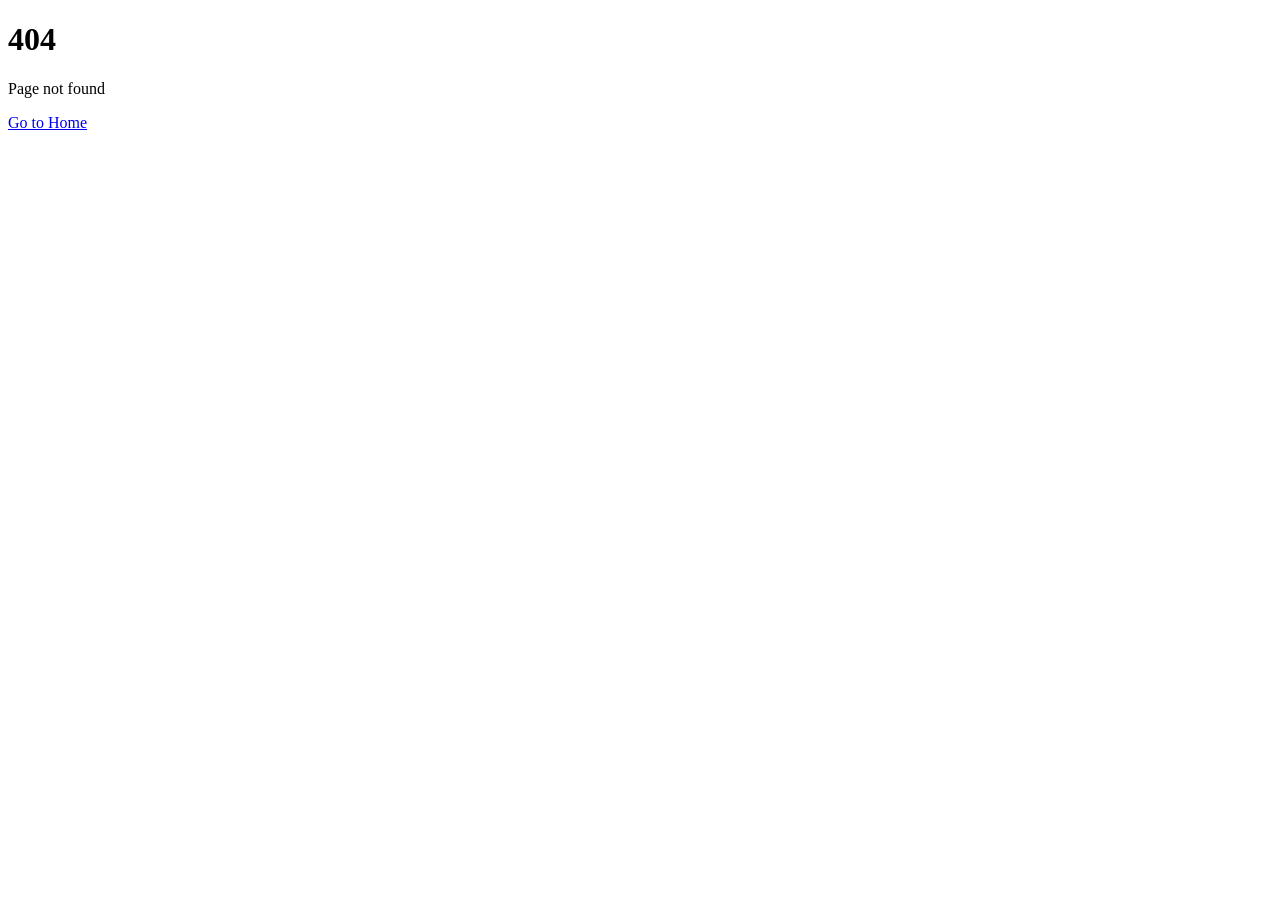
==== 404/index.html @ 05092b3a "Fix" ====
<!DOCTYPE html><html lang="en"><head><meta charSet="utf-8" data-next-head=""/><meta name="viewport" content="width=device-width" data-next-head=""/><title data-next-head="">404 - Page Not Found - PlatformNext</title><meta name="description" content="We do not collect or log user activity or browsing history" data-next-head=""/><meta property="og:type" content="website" data-next-head=""/><meta property="og:url" content="https://policy.platformnext.dev" data-next-head=""/><meta property="og:title" content="404 - Page Not Found - PlatformNext" data-next-head=""/><meta property="og:description" content="We do not collect or log user activity or browsing history" data-next-head=""/><meta property="og:image" content="https://policy.platformnext.dev/banner.png" data-next-head=""/><meta name="twitter:card" content="summary_large_image" data-next-head=""/><meta name="twitter:url" content="https://policy.platformnext.dev" data-next-head=""/><meta name="twitter:title" content="404 - Page Not Found - PlatformNext" data-next-head=""/><meta name="twitter:description" content="We do not collect or log user activity or browsing history" data-next-head=""/><meta name="twitter:image" content="https://policy.platformnext.dev/banner.png" data-next-head=""/><link rel="icon" href="/favicon.ico" data-next-head=""/><link rel="apple-touch-icon" sizes="180x180" href="/apple-touch-icon.png" data-next-head=""/><link rel="icon" type="image/png" sizes="32x32" href="/favicon-32x32.png" data-next-head=""/><link rel="icon" type="image/png" sizes="16x16" href="/favicon-16x16.png" data-next-head=""/><link rel="manifest" href="/site.webmanifest" data-next-head=""/><link rel="preload" href="/_next/static/css/c3213ff8b4beeea8.css" as="style"/><link rel="stylesheet" href="/_next/static/css/c3213ff8b4beeea8.css" data-n-g=""/><noscript data-n-css=""></noscript><script defer="" nomodule="" src="/_next/static/chunks/polyfills-42372ed130431b0a.js"></script><script src="/_next/static/chunks/webpack-a91c5b7bfa5e5954.js" defer=""></script><script src="/_next/static/chunks/framework-f75312fc4004b783.js" defer=""></script><script src="/_next/static/chunks/main-44188fb0539760d9.js" defer=""></script><script src="/_next/static/chunks/pages/_app-5213f820ed30f7d5.js" defer=""></script><script src="/_next/static/chunks/230-5443ad96548554c5.js" defer=""></script><script src="/_next/static/chunks/pages/404-1ef84c9545a01efe.js" defer=""></script><script src="/_next/static/apswfMm40MHZcwPrtYkCR/_buildManifest.js" defer=""></script><script src="/_next/static/apswfMm40MHZcwPrtYkCR/_ssgManifest.js" defer=""></script></head><body><div id="__next"><div class="min-h-screen flex flex-col items-center justify-center text-center p-4"><h1 class="text-4xl font-bold mb-4">404</h1><p class="mb-4">Page not found</p><a class="text-primary underline" href="/">Go to Home</a></div></div><script id="__NEXT_DATA__" type="application/json">{"props":{"pageProps":{}},"page":"/404","query":{},"buildId":"apswfMm40MHZcwPrtYkCR","nextExport":true,"autoExport":true,"isFallback":false,"scriptLoader":[]}</script></body></html>
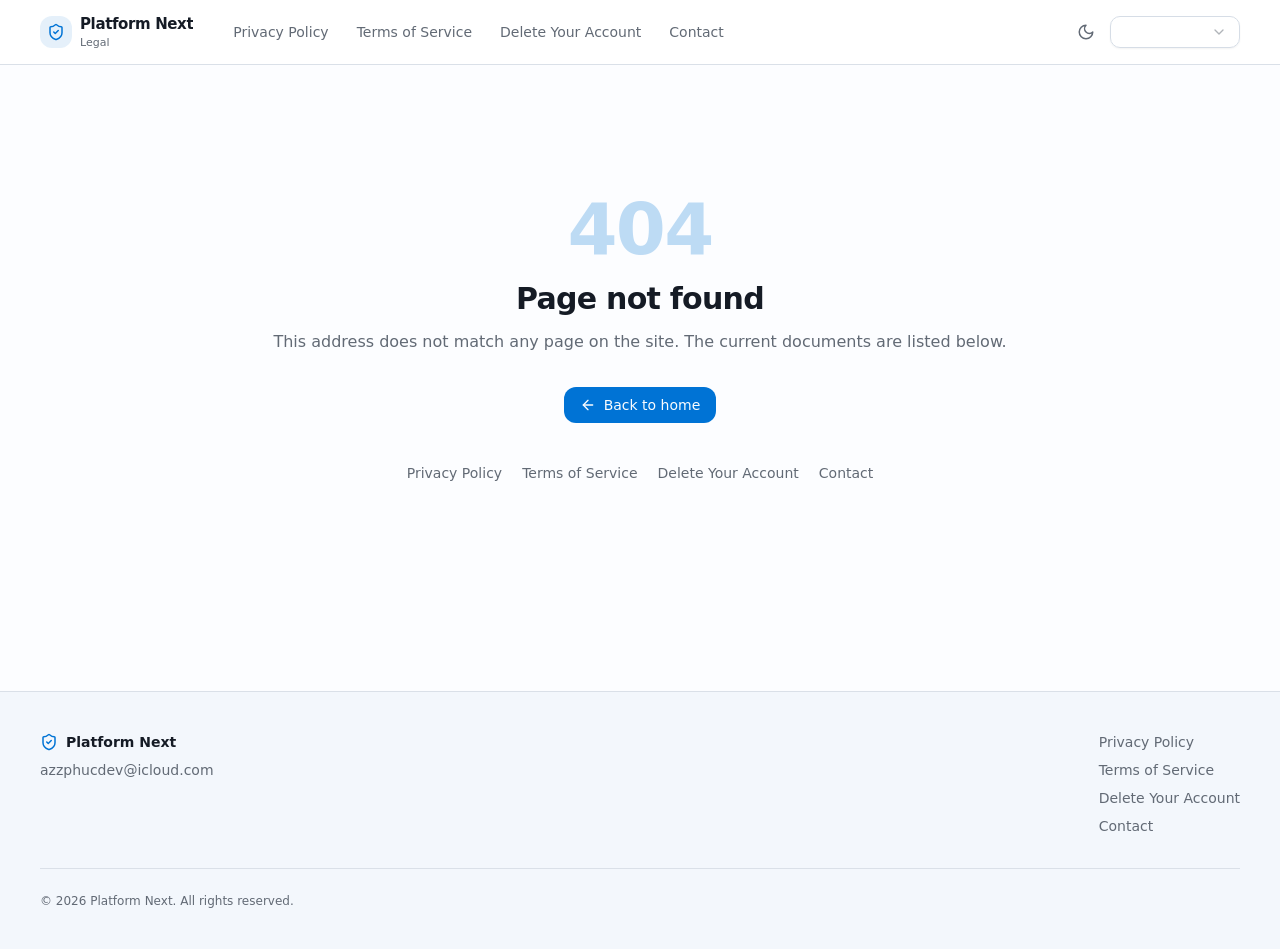
==== commit 89726948: "up to date !!" ====
--- a/404/index.html
+++ b/404/index.html
@@ -1 +1,19 @@
-<!DOCTYPE html><html lang="en"><head><meta charSet="utf-8" data-next-head=""/><meta name="viewport" content="width=device-width" data-next-head=""/><title data-next-head="">404 - Page Not Found - PlatformNext</title><meta name="description" content="We do not collect or log user activity or browsing history" data-next-head=""/><meta property="og:type" content="website" data-next-head=""/><meta property="og:url" content="https://policy.platformnext.dev" data-next-head=""/><meta property="og:title" content="404 - Page Not Found - PlatformNext" data-next-head=""/><meta property="og:description" content="We do not collect or log user activity or browsing history" data-next-head=""/><meta property="og:image" content="https://policy.platformnext.dev/banner.png" data-next-head=""/><meta name="twitter:card" content="summary_large_image" data-next-head=""/><meta name="twitter:url" content="https://policy.platformnext.dev" data-next-head=""/><meta name="twitter:title" content="404 - Page Not Found - PlatformNext" data-next-head=""/><meta name="twitter:description" content="We do not collect or log user activity or browsing history" data-next-head=""/><meta name="twitter:image" content="https://policy.platformnext.dev/banner.png" data-next-head=""/><link rel="icon" href="/favicon.ico" data-next-head=""/><link rel="apple-touch-icon" sizes="180x180" href="/apple-touch-icon.png" data-next-head=""/><link rel="icon" type="image/png" sizes="32x32" href="/favicon-32x32.png" data-next-head=""/><link rel="icon" type="image/png" sizes="16x16" href="/favicon-16x16.png" data-next-head=""/><link rel="manifest" href="/site.webmanifest" data-next-head=""/><link rel="preload" href="/_next/static/css/c3213ff8b4beeea8.css" as="style"/><link rel="stylesheet" href="/_next/static/css/c3213ff8b4beeea8.css" data-n-g=""/><noscript data-n-css=""></noscript><script defer="" nomodule="" src="/_next/static/chunks/polyfills-42372ed130431b0a.js"></script><script src="/_next/static/chunks/webpack-a91c5b7bfa5e5954.js" defer=""></script><script src="/_next/static/chunks/framework-f75312fc4004b783.js" defer=""></script><script src="/_next/static/chunks/main-44188fb0539760d9.js" defer=""></script><script src="/_next/static/chunks/pages/_app-5213f820ed30f7d5.js" defer=""></script><script src="/_next/static/chunks/230-5443ad96548554c5.js" defer=""></script><script src="/_next/static/chunks/pages/404-1ef84c9545a01efe.js" defer=""></script><script src="/_next/static/apswfMm40MHZcwPrtYkCR/_buildManifest.js" defer=""></script><script src="/_next/static/apswfMm40MHZcwPrtYkCR/_ssgManifest.js" defer=""></script></head><body><div id="__next"><div class="min-h-screen flex flex-col items-center justify-center text-center p-4"><h1 class="text-4xl font-bold mb-4">404</h1><p class="mb-4">Page not found</p><a class="text-primary underline" href="/">Go to Home</a></div></div><script id="__NEXT_DATA__" type="application/json">{"props":{"pageProps":{}},"page":"/404","query":{},"buildId":"apswfMm40MHZcwPrtYkCR","nextExport":true,"autoExport":true,"isFallback":false,"scriptLoader":[]}</script></body></html>+<!DOCTYPE html><html lang="en"><head><meta charSet="utf-8" data-next-head=""/><title data-next-head="">Page not found — Platform Next</title><meta name="description" content="Platform Next is a no-logs VPN. Read our privacy policy, terms of service, and how to delete your data." data-next-head=""/><meta name="viewport" content="width=device-width, initial-scale=1, viewport-fit=cover" data-next-head=""/><meta name="theme-color" content="#131a26" media="(prefers-color-scheme: dark)" data-next-head=""/><link rel="canonical" href="https://policy.platformnext.dev/404/" data-next-head=""/><meta property="og:type" content="website" data-next-head=""/><meta property="og:site_name" content="Platform Next" data-next-head=""/><meta property="og:locale" content="en_US" data-next-head=""/><meta property="og:url" content="https://policy.platformnext.dev/404/" data-next-head=""/><meta property="og:title" content="Page not found — Platform Next" data-next-head=""/><meta property="og:description" content="Platform Next is a no-logs VPN. Read our privacy policy, terms of service, and how to delete your data." data-next-head=""/><meta property="og:image" content="https://policy.platformnext.dev/banner.png" data-next-head=""/><meta name="twitter:card" content="summary_large_image" data-next-head=""/><meta name="twitter:url" content="https://policy.platformnext.dev/404/" data-next-head=""/><meta name="twitter:title" content="Page not found — Platform Next" data-next-head=""/><meta name="twitter:description" content="Platform Next is a no-logs VPN. Read our privacy policy, terms of service, and how to delete your data." data-next-head=""/><meta name="twitter:image" content="https://policy.platformnext.dev/banner.png" data-next-head=""/><link rel="icon" href="/favicon.ico" sizes="any" data-next-head=""/><link rel="icon" type="image/svg+xml" href="/favicon.svg" data-next-head=""/><link rel="icon" type="image/png" sizes="96x96" href="/favicon-96x96.png" data-next-head=""/><link rel="apple-touch-icon" sizes="180x180" href="/apple-touch-icon.png" data-next-head=""/><link rel="manifest" href="/site.webmanifest" data-next-head=""/><script>
+(function () {
+  try {
+    var saved = localStorage.getItem('theme');
+    if (!saved) {
+      var legacy = localStorage.getItem('isDark');
+      if (legacy !== null) {
+        saved = legacy === 'true' ? 'dark' : 'light';
+        localStorage.setItem('theme', saved);
+        localStorage.removeItem('isDark');
+      }
+    }
+    var dark = saved
+      ? saved === 'dark'
+      : window.matchMedia('(prefers-color-scheme: dark)').matches;
+    if (dark) document.documentElement.classList.add('dark');
+  } catch (e) {}
+})();
+</script><link rel="preload" href="/_next/static/css/f0acb459872755c7.css" as="style"/><link rel="stylesheet" href="/_next/static/css/f0acb459872755c7.css" data-n-g=""/><noscript data-n-css=""></noscript><script defer="" nomodule="" src="/_next/static/chunks/polyfills-42372ed130431b0a.js"></script><script src="/_next/static/chunks/webpack-a91c5b7bfa5e5954.js" defer=""></script><script src="/_next/static/chunks/framework-f75312fc4004b783.js" defer=""></script><script src="/_next/static/chunks/main-44188fb0539760d9.js" defer=""></script><script src="/_next/static/chunks/pages/_app-02854fa886b4f1ad.js" defer=""></script><script src="/_next/static/chunks/849-03a69d76caa0152a.js" defer=""></script><script src="/_next/static/chunks/787-1a59a6b9ced5d1fd.js" defer=""></script><script src="/_next/static/chunks/pages/404-22bff523fdfc90e5.js" defer=""></script><script src="/_next/static/16dq2lhiwyWnFEXvS4Be9/_buildManifest.js" defer=""></script><script src="/_next/static/16dq2lhiwyWnFEXvS4Be9/_ssgManifest.js" defer=""></script></head><body><div id="__next"><div class="flex min-h-screen flex-col"><header class="sticky top-0 z-40 border-b border-border bg-[var(--surface-nav)] backdrop-blur-md backdrop-saturate-150"><div class="shell flex h-14 items-center gap-3 sm:h-16"><div class="flex items-center gap-3 md:hidden"><button type="button" aria-label="Open menu" class="inline-flex size-9 items-center justify-center rounded-lg border border-border text-foreground transition-colors hover:bg-accent md:hidden focus-visible:outline-2 focus-visible:outline-offset-2 focus-visible:outline-ring" aria-haspopup="dialog" aria-expanded="false" aria-controls="radix-:Rb6:" data-state="closed" data-slot="sheet-trigger"><svg xmlns="http://www.w3.org/2000/svg" width="24" height="24" viewBox="0 0 24 24" fill="none" stroke="currentColor" stroke-width="2" stroke-linecap="round" stroke-linejoin="round" class="lucide lucide-menu size-[18px]" aria-hidden="true"><path d="M4 12h16"></path><path d="M4 18h16"></path><path d="M4 6h16"></path></svg></button></div><a class="group flex min-w-0 items-center gap-2 rounded-md focus-visible:outline-2 focus-visible:outline-offset-4 focus-visible:outline-ring" href="/"><span class="flex size-8 shrink-0 items-center justify-center rounded-lg bg-primary/10 text-primary"><svg xmlns="http://www.w3.org/2000/svg" width="24" height="24" viewBox="0 0 24 24" fill="none" stroke="currentColor" stroke-width="2" stroke-linecap="round" stroke-linejoin="round" class="lucide lucide-shield-check size-[18px]" aria-hidden="true"><path d="M20 13c0 5-3.5 7.5-7.66 8.95a1 1 0 0 1-.67-.01C7.5 20.5 4 18 4 13V6a1 1 0 0 1 1-1c2 0 4.5-1.2 6.24-2.72a1.17 1.17 0 0 1 1.52 0C14.51 3.81 17 5 19 5a1 1 0 0 1 1 1z"></path><path d="m9 12 2 2 4-4"></path></svg></span><span class="flex min-w-0 flex-col leading-tight"><span class="truncate text-sm font-semibold tracking-tight sm:text-[0.9375rem]">Platform Next</span><span class="truncate text-[11px] text-muted-foreground">Legal</span></span></a><nav class="ml-4 hidden items-center gap-1 md:flex"><a class="rounded-lg px-3 py-1.5 text-sm font-medium transition-colors text-muted-foreground hover:bg-accent/50 hover:text-foreground" href="/privacy/">Privacy Policy</a><a class="rounded-lg px-3 py-1.5 text-sm font-medium transition-colors text-muted-foreground hover:bg-accent/50 hover:text-foreground" href="/terms/">Terms of Service</a><a class="rounded-lg px-3 py-1.5 text-sm font-medium transition-colors text-muted-foreground hover:bg-accent/50 hover:text-foreground" href="/data-deletion/">Delete Your Account</a><a class="rounded-lg px-3 py-1.5 text-sm font-medium transition-colors text-muted-foreground hover:bg-accent/50 hover:text-foreground" href="/contact/">Contact</a></nav><div class="ml-auto flex items-center gap-1.5"><button type="button" aria-label="Toggle theme" title="Toggle theme" class="inline-flex size-9 items-center justify-center rounded-full text-muted-foreground transition-colors hover:bg-accent hover:text-accent-foreground focus-visible:outline-2 focus-visible:outline-offset-2 focus-visible:outline-ring"><svg xmlns="http://www.w3.org/2000/svg" width="24" height="24" viewBox="0 0 24 24" fill="none" stroke="currentColor" stroke-width="2" stroke-linecap="round" stroke-linejoin="round" class="lucide lucide-moon size-[18px]" aria-hidden="true"><path d="M12 3a6 6 0 0 0 9 9 9 9 0 1 1-9-9Z"></path></svg></button><button type="button" role="combobox" aria-controls="radix-:R536:" aria-expanded="false" aria-autocomplete="none" dir="ltr" data-state="closed" data-slot="select-trigger" data-size="sm" class="border-input data-[placeholder]:text-muted-foreground [&amp;_svg:not([class*=&#x27;text-&#x27;])]:text-muted-foreground focus-visible:border-ring focus-visible:ring-ring/50 aria-invalid:ring-destructive/20 dark:aria-invalid:ring-destructive/40 aria-invalid:border-destructive dark:bg-input/30 dark:hover:bg-input/50 items-center justify-between gap-2 rounded-md border px-3 py-2 text-sm whitespace-nowrap shadow-xs transition-[color,box-shadow] outline-none focus-visible:ring-[3px] disabled:cursor-not-allowed disabled:opacity-50 data-[size=default]:h-9 data-[size=sm]:h-8 *:data-[slot=select-value]:line-clamp-1 *:data-[slot=select-value]:flex *:data-[slot=select-value]:items-center *:data-[slot=select-value]:gap-2 [&amp;_svg]:pointer-events-none [&amp;_svg]:shrink-0 [&amp;_svg:not([class*=&#x27;size-&#x27;])]:size-4 w-[130px] bg-transparent hidden md:flex" aria-label="Language"><span data-slot="select-value" style="pointer-events:none"></span><svg xmlns="http://www.w3.org/2000/svg" width="24" height="24" viewBox="0 0 24 24" fill="none" stroke="currentColor" stroke-width="2" stroke-linecap="round" stroke-linejoin="round" class="lucide lucide-chevron-down size-4 opacity-50" aria-hidden="true"><path d="m6 9 6 6 6-6"></path></svg></button><select aria-hidden="true" tabindex="-1" style="position:absolute;border:0;width:1px;height:1px;padding:0;margin:-1px;overflow:hidden;clip:rect(0, 0, 0, 0);white-space:nowrap;word-wrap:normal"></select></div></div></header><main class="flex-1"><div class="shell flex flex-col items-center py-24 text-center sm:py-32"><p class="text-6xl font-semibold tracking-tight text-primary/25 sm:text-7xl">404</p><h1 class="mt-4 text-2xl font-semibold tracking-tight text-balance sm:text-3xl">Page not found</h1><p class="mt-3 text-base leading-relaxed text-muted-foreground">This address does not match any page on the site. The current documents are listed below.</p><a class="mt-8 inline-flex items-center gap-2 rounded-lg bg-primary px-4 py-2 text-sm font-medium text-primary-foreground transition-opacity hover:opacity-90 focus-visible:outline-2 focus-visible:outline-offset-2 focus-visible:outline-ring" href="/"><svg xmlns="http://www.w3.org/2000/svg" width="24" height="24" viewBox="0 0 24 24" fill="none" stroke="currentColor" stroke-width="2" stroke-linecap="round" stroke-linejoin="round" class="lucide lucide-arrow-left size-4" aria-hidden="true"><path d="m12 19-7-7 7-7"></path><path d="M19 12H5"></path></svg>Back to home</a><div class="mt-10 flex flex-wrap justify-center gap-x-5 gap-y-2"><a class="text-sm text-muted-foreground underline-offset-4 transition-colors hover:text-primary hover:underline" href="/privacy/">Privacy Policy</a><a class="text-sm text-muted-foreground underline-offset-4 transition-colors hover:text-primary hover:underline" href="/terms/">Terms of Service</a><a class="text-sm text-muted-foreground underline-offset-4 transition-colors hover:text-primary hover:underline" href="/data-deletion/">Delete Your Account</a><a class="text-sm text-muted-foreground underline-offset-4 transition-colors hover:text-primary hover:underline" href="/contact/">Contact</a></div></div></main><footer class="mt-20 border-t border-border bg-[var(--surface-subtle)]"><div class="shell py-10"><div class="flex flex-col gap-8 sm:flex-row sm:items-start sm:justify-between"><div class="max-w-xs"><div class="flex items-center gap-2"><svg xmlns="http://www.w3.org/2000/svg" width="24" height="24" viewBox="0 0 24 24" fill="none" stroke="currentColor" stroke-width="2" stroke-linecap="round" stroke-linejoin="round" class="lucide lucide-shield-check size-[18px] text-primary" aria-hidden="true"><path d="M20 13c0 5-3.5 7.5-7.66 8.95a1 1 0 0 1-.67-.01C7.5 20.5 4 18 4 13V6a1 1 0 0 1 1-1c2 0 4.5-1.2 6.24-2.72a1.17 1.17 0 0 1 1.52 0C14.51 3.81 17 5 19 5a1 1 0 0 1 1 1z"></path><path d="m9 12 2 2 4-4"></path></svg><span class="text-sm font-semibold">Platform Next</span></div><a href="mailto:azzphucdev@icloud.com" class="mt-2 inline-block break-words text-sm text-muted-foreground underline-offset-4 transition-colors hover:text-foreground hover:underline">azzphucdev@icloud.com</a></div><nav class="grid grid-cols-2 gap-x-8 gap-y-2 sm:flex sm:flex-col sm:gap-2"><a class="text-sm text-muted-foreground transition-colors hover:text-foreground" href="/privacy/">Privacy Policy</a><a class="text-sm text-muted-foreground transition-colors hover:text-foreground" href="/terms/">Terms of Service</a><a class="text-sm text-muted-foreground transition-colors hover:text-foreground" href="/data-deletion/">Delete Your Account</a><a class="text-sm text-muted-foreground transition-colors hover:text-foreground" href="/contact/">Contact</a></nav></div><p class="mt-8 border-t border-border pt-6 text-xs text-muted-foreground">© <!-- -->2026<!-- --> <!-- -->Platform Next<!-- -->. <!-- -->All rights reserved.</p></div></footer></div></div><script id="__NEXT_DATA__" type="application/json">{"props":{"pageProps":{}},"page":"/404","query":{},"buildId":"16dq2lhiwyWnFEXvS4Be9","nextExport":true,"autoExport":true,"isFallback":false,"scriptLoader":[]}</script></body></html>
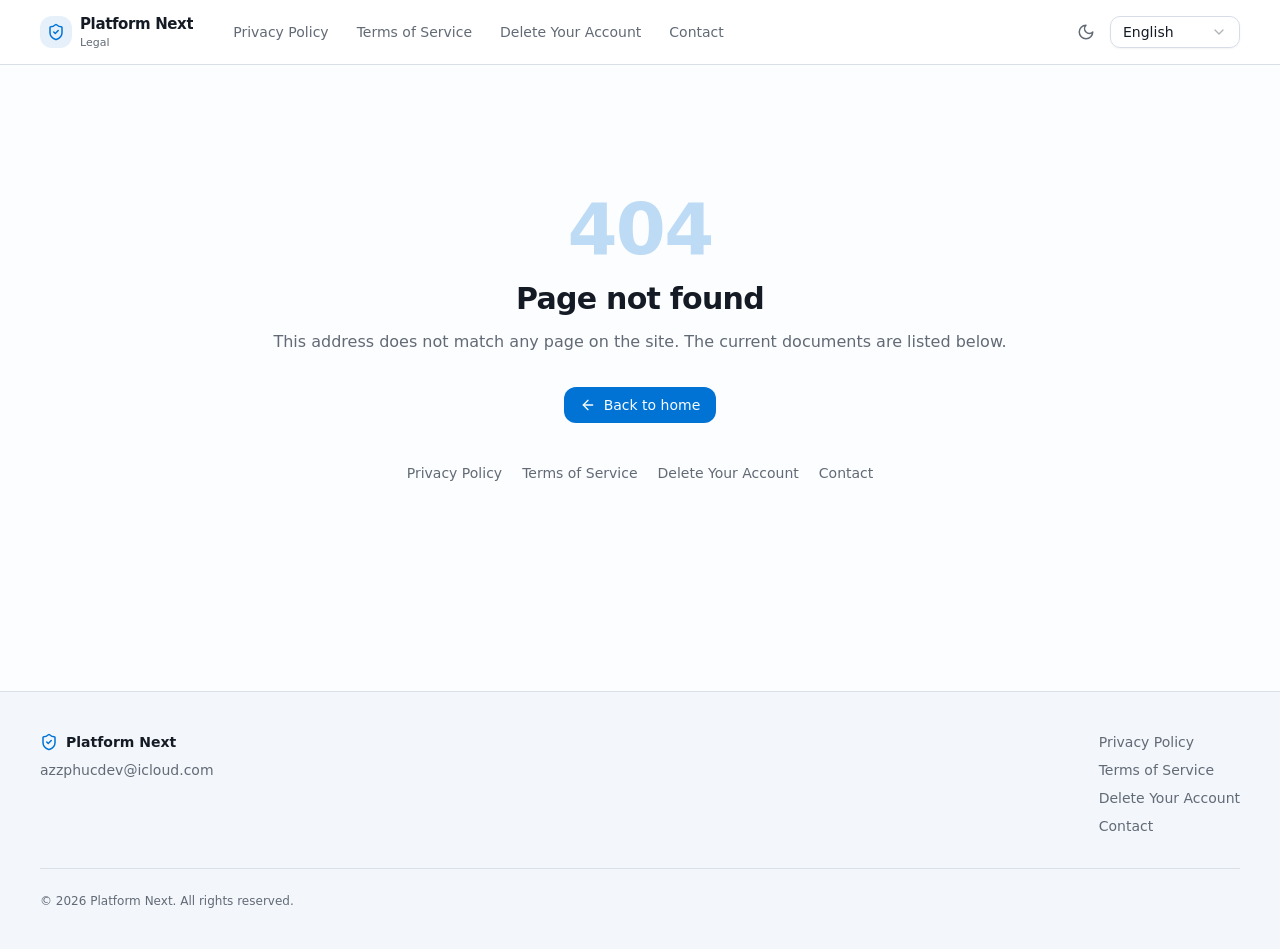
==== commit 5a3c55bd: "Update UI/UX" ====
--- a/404/index.html
+++ b/404/index.html
@@ -16,4 +16,13 @@
     if (dark) document.documentElement.classList.add('dark');
   } catch (e) {}
 })();
-</script><link rel="preload" href="/_next/static/css/f0acb459872755c7.css" as="style"/><link rel="stylesheet" href="/_next/static/css/f0acb459872755c7.css" data-n-g=""/><noscript data-n-css=""></noscript><script defer="" nomodule="" src="/_next/static/chunks/polyfills-42372ed130431b0a.js"></script><script src="/_next/static/chunks/webpack-a91c5b7bfa5e5954.js" defer=""></script><script src="/_next/static/chunks/framework-f75312fc4004b783.js" defer=""></script><script src="/_next/static/chunks/main-44188fb0539760d9.js" defer=""></script><script src="/_next/static/chunks/pages/_app-02854fa886b4f1ad.js" defer=""></script><script src="/_next/static/chunks/849-03a69d76caa0152a.js" defer=""></script><script src="/_next/static/chunks/787-1a59a6b9ced5d1fd.js" defer=""></script><script src="/_next/static/chunks/pages/404-22bff523fdfc90e5.js" defer=""></script><script src="/_next/static/16dq2lhiwyWnFEXvS4Be9/_buildManifest.js" defer=""></script><script src="/_next/static/16dq2lhiwyWnFEXvS4Be9/_ssgManifest.js" defer=""></script></head><body><div id="__next"><div class="flex min-h-screen flex-col"><header class="sticky top-0 z-40 border-b border-border bg-[var(--surface-nav)] backdrop-blur-md backdrop-saturate-150"><div class="shell flex h-14 items-center gap-3 sm:h-16"><div class="flex items-center gap-3 md:hidden"><button type="button" aria-label="Open menu" class="inline-flex size-9 items-center justify-center rounded-lg border border-border text-foreground transition-colors hover:bg-accent md:hidden focus-visible:outline-2 focus-visible:outline-offset-2 focus-visible:outline-ring" aria-haspopup="dialog" aria-expanded="false" aria-controls="radix-:Rb6:" data-state="closed" data-slot="sheet-trigger"><svg xmlns="http://www.w3.org/2000/svg" width="24" height="24" viewBox="0 0 24 24" fill="none" stroke="currentColor" stroke-width="2" stroke-linecap="round" stroke-linejoin="round" class="lucide lucide-menu size-[18px]" aria-hidden="true"><path d="M4 12h16"></path><path d="M4 18h16"></path><path d="M4 6h16"></path></svg></button></div><a class="group flex min-w-0 items-center gap-2 rounded-md focus-visible:outline-2 focus-visible:outline-offset-4 focus-visible:outline-ring" href="/"><span class="flex size-8 shrink-0 items-center justify-center rounded-lg bg-primary/10 text-primary"><svg xmlns="http://www.w3.org/2000/svg" width="24" height="24" viewBox="0 0 24 24" fill="none" stroke="currentColor" stroke-width="2" stroke-linecap="round" stroke-linejoin="round" class="lucide lucide-shield-check size-[18px]" aria-hidden="true"><path d="M20 13c0 5-3.5 7.5-7.66 8.95a1 1 0 0 1-.67-.01C7.5 20.5 4 18 4 13V6a1 1 0 0 1 1-1c2 0 4.5-1.2 6.24-2.72a1.17 1.17 0 0 1 1.52 0C14.51 3.81 17 5 19 5a1 1 0 0 1 1 1z"></path><path d="m9 12 2 2 4-4"></path></svg></span><span class="flex min-w-0 flex-col leading-tight"><span class="truncate text-sm font-semibold tracking-tight sm:text-[0.9375rem]">Platform Next</span><span class="truncate text-[11px] text-muted-foreground">Legal</span></span></a><nav class="ml-4 hidden items-center gap-1 md:flex"><a class="rounded-lg px-3 py-1.5 text-sm font-medium transition-colors text-muted-foreground hover:bg-accent/50 hover:text-foreground" href="/privacy/">Privacy Policy</a><a class="rounded-lg px-3 py-1.5 text-sm font-medium transition-colors text-muted-foreground hover:bg-accent/50 hover:text-foreground" href="/terms/">Terms of Service</a><a class="rounded-lg px-3 py-1.5 text-sm font-medium transition-colors text-muted-foreground hover:bg-accent/50 hover:text-foreground" href="/data-deletion/">Delete Your Account</a><a class="rounded-lg px-3 py-1.5 text-sm font-medium transition-colors text-muted-foreground hover:bg-accent/50 hover:text-foreground" href="/contact/">Contact</a></nav><div class="ml-auto flex items-center gap-1.5"><button type="button" aria-label="Toggle theme" title="Toggle theme" class="inline-flex size-9 items-center justify-center rounded-full text-muted-foreground transition-colors hover:bg-accent hover:text-accent-foreground focus-visible:outline-2 focus-visible:outline-offset-2 focus-visible:outline-ring"><svg xmlns="http://www.w3.org/2000/svg" width="24" height="24" viewBox="0 0 24 24" fill="none" stroke="currentColor" stroke-width="2" stroke-linecap="round" stroke-linejoin="round" class="lucide lucide-moon size-[18px]" aria-hidden="true"><path d="M12 3a6 6 0 0 0 9 9 9 9 0 1 1-9-9Z"></path></svg></button><button type="button" role="combobox" aria-controls="radix-:R536:" aria-expanded="false" aria-autocomplete="none" dir="ltr" data-state="closed" data-slot="select-trigger" data-size="sm" class="border-input data-[placeholder]:text-muted-foreground [&amp;_svg:not([class*=&#x27;text-&#x27;])]:text-muted-foreground focus-visible:border-ring focus-visible:ring-ring/50 aria-invalid:ring-destructive/20 dark:aria-invalid:ring-destructive/40 aria-invalid:border-destructive dark:bg-input/30 dark:hover:bg-input/50 items-center justify-between gap-2 rounded-md border px-3 py-2 text-sm whitespace-nowrap shadow-xs transition-[color,box-shadow] outline-none focus-visible:ring-[3px] disabled:cursor-not-allowed disabled:opacity-50 data-[size=default]:h-9 data-[size=sm]:h-8 *:data-[slot=select-value]:line-clamp-1 *:data-[slot=select-value]:flex *:data-[slot=select-value]:items-center *:data-[slot=select-value]:gap-2 [&amp;_svg]:pointer-events-none [&amp;_svg]:shrink-0 [&amp;_svg:not([class*=&#x27;size-&#x27;])]:size-4 w-[130px] bg-transparent hidden md:flex" aria-label="Language"><span data-slot="select-value" style="pointer-events:none"></span><svg xmlns="http://www.w3.org/2000/svg" width="24" height="24" viewBox="0 0 24 24" fill="none" stroke="currentColor" stroke-width="2" stroke-linecap="round" stroke-linejoin="round" class="lucide lucide-chevron-down size-4 opacity-50" aria-hidden="true"><path d="m6 9 6 6 6-6"></path></svg></button><select aria-hidden="true" tabindex="-1" style="position:absolute;border:0;width:1px;height:1px;padding:0;margin:-1px;overflow:hidden;clip:rect(0, 0, 0, 0);white-space:nowrap;word-wrap:normal"></select></div></div></header><main class="flex-1"><div class="shell flex flex-col items-center py-24 text-center sm:py-32"><p class="text-6xl font-semibold tracking-tight text-primary/25 sm:text-7xl">404</p><h1 class="mt-4 text-2xl font-semibold tracking-tight text-balance sm:text-3xl">Page not found</h1><p class="mt-3 text-base leading-relaxed text-muted-foreground">This address does not match any page on the site. The current documents are listed below.</p><a class="mt-8 inline-flex items-center gap-2 rounded-lg bg-primary px-4 py-2 text-sm font-medium text-primary-foreground transition-opacity hover:opacity-90 focus-visible:outline-2 focus-visible:outline-offset-2 focus-visible:outline-ring" href="/"><svg xmlns="http://www.w3.org/2000/svg" width="24" height="24" viewBox="0 0 24 24" fill="none" stroke="currentColor" stroke-width="2" stroke-linecap="round" stroke-linejoin="round" class="lucide lucide-arrow-left size-4" aria-hidden="true"><path d="m12 19-7-7 7-7"></path><path d="M19 12H5"></path></svg>Back to home</a><div class="mt-10 flex flex-wrap justify-center gap-x-5 gap-y-2"><a class="text-sm text-muted-foreground underline-offset-4 transition-colors hover:text-primary hover:underline" href="/privacy/">Privacy Policy</a><a class="text-sm text-muted-foreground underline-offset-4 transition-colors hover:text-primary hover:underline" href="/terms/">Terms of Service</a><a class="text-sm text-muted-foreground underline-offset-4 transition-colors hover:text-primary hover:underline" href="/data-deletion/">Delete Your Account</a><a class="text-sm text-muted-foreground underline-offset-4 transition-colors hover:text-primary hover:underline" href="/contact/">Contact</a></div></div></main><footer class="mt-20 border-t border-border bg-[var(--surface-subtle)]"><div class="shell py-10"><div class="flex flex-col gap-8 sm:flex-row sm:items-start sm:justify-between"><div class="max-w-xs"><div class="flex items-center gap-2"><svg xmlns="http://www.w3.org/2000/svg" width="24" height="24" viewBox="0 0 24 24" fill="none" stroke="currentColor" stroke-width="2" stroke-linecap="round" stroke-linejoin="round" class="lucide lucide-shield-check size-[18px] text-primary" aria-hidden="true"><path d="M20 13c0 5-3.5 7.5-7.66 8.95a1 1 0 0 1-.67-.01C7.5 20.5 4 18 4 13V6a1 1 0 0 1 1-1c2 0 4.5-1.2 6.24-2.72a1.17 1.17 0 0 1 1.52 0C14.51 3.81 17 5 19 5a1 1 0 0 1 1 1z"></path><path d="m9 12 2 2 4-4"></path></svg><span class="text-sm font-semibold">Platform Next</span></div><a href="mailto:azzphucdev@icloud.com" class="mt-2 inline-block break-words text-sm text-muted-foreground underline-offset-4 transition-colors hover:text-foreground hover:underline">azzphucdev@icloud.com</a></div><nav class="grid grid-cols-2 gap-x-8 gap-y-2 sm:flex sm:flex-col sm:gap-2"><a class="text-sm text-muted-foreground transition-colors hover:text-foreground" href="/privacy/">Privacy Policy</a><a class="text-sm text-muted-foreground transition-colors hover:text-foreground" href="/terms/">Terms of Service</a><a class="text-sm text-muted-foreground transition-colors hover:text-foreground" href="/data-deletion/">Delete Your Account</a><a class="text-sm text-muted-foreground transition-colors hover:text-foreground" href="/contact/">Contact</a></nav></div><p class="mt-8 border-t border-border pt-6 text-xs text-muted-foreground">© <!-- -->2026<!-- --> <!-- -->Platform Next<!-- -->. <!-- -->All rights reserved.</p></div></footer></div></div><script id="__NEXT_DATA__" type="application/json">{"props":{"pageProps":{}},"page":"/404","query":{},"buildId":"16dq2lhiwyWnFEXvS4Be9","nextExport":true,"autoExport":true,"isFallback":false,"scriptLoader":[]}</script></body></html>+</script><link rel="preload" href="/_next/static/chunks/045kt2zn32xn7.css" as="style"/><link rel="stylesheet" href="/_next/static/chunks/045kt2zn32xn7.css" data-n-g=""/><noscript data-n-css=""></noscript><script>(globalThis["TURBOPACK"] || (globalThis["TURBOPACK"] = [])).push({"otherChunks":["static/chunks/3e2t529094yvd.js","static/chunks/2bwe1z0vjw5zq.js","static/chunks/2zd5srkdn73gh.js","static/chunks/045kt2zn32xn7.css"],"runtimeModuleIds":[10783,68146]});
+(globalThis["TURBOPACK"] || (globalThis["TURBOPACK"] = [])).push({"otherChunks":["static/chunks/0mbk0rlzsaizj.js","static/chunks/1fs2xgphdcvpr.js"],"runtimeModuleIds":[10783,58458]});</script><script src="/_next/static/chunks/3e2t529094yvd.js" defer=""></script><script src="/_next/static/chunks/2bwe1z0vjw5zq.js" defer=""></script><script src="/_next/static/chunks/2zd5srkdn73gh.js" defer=""></script><script src="/_next/static/chunks/turbopack-2c3mg3r-05n1w.js" defer=""></script><script src="/_next/static/chunks/0mbk0rlzsaizj.js" defer=""></script><script src="/_next/static/chunks/1fs2xgphdcvpr.js" defer=""></script><script src="/_next/static/YeuS97eV5cu_zSGPgkZ_Y/_buildManifest.js" defer=""></script><script src="/_next/static/YeuS97eV5cu_zSGPgkZ_Y/_ssgManifest.js" defer=""></script><script src="/_next/static/YeuS97eV5cu_zSGPgkZ_Y/_clientMiddlewareManifest.js" defer=""></script></head><body><div id="__next"><div class="flex min-h-screen flex-col"><header class="sticky top-0 z-40 border-b border-border bg-[var(--surface-nav)] backdrop-blur-md backdrop-saturate-150"><div class="shell flex h-14 items-center gap-3 sm:h-16"><div class="flex items-center gap-3 md:hidden"><button type="button" aria-label="Open menu" class="inline-flex size-9 items-center justify-center rounded-lg border border-border
+                     text-foreground transition-colors hover:bg-accent md:hidden
+                     focus-visible:outline-2 focus-visible:outline-offset-2 focus-visible:outline-ring" aria-haspopup="dialog" aria-expanded="false" aria-controls="radix-:Rb6:" data-state="closed" data-slot="sheet-trigger"><svg xmlns="http://www.w3.org/2000/svg" width="24" height="24" viewBox="0 0 24 24" fill="none" stroke="currentColor" stroke-width="2" stroke-linecap="round" stroke-linejoin="round" class="lucide lucide-menu size-[18px]" aria-hidden="true"><path d="M4 12h16"></path><path d="M4 18h16"></path><path d="M4 6h16"></path></svg></button></div><a class="group flex min-w-0 items-center gap-2 rounded-md
+                     focus-visible:outline-2 focus-visible:outline-offset-4 focus-visible:outline-ring" href="/"><span class="flex size-8 shrink-0 items-center justify-center rounded-lg bg-primary/10 text-primary"><svg xmlns="http://www.w3.org/2000/svg" width="24" height="24" viewBox="0 0 24 24" fill="none" stroke="currentColor" stroke-width="2" stroke-linecap="round" stroke-linejoin="round" class="lucide lucide-shield-check size-[18px]" aria-hidden="true"><path d="M20 13c0 5-3.5 7.5-7.66 8.95a1 1 0 0 1-.67-.01C7.5 20.5 4 18 4 13V6a1 1 0 0 1 1-1c2 0 4.5-1.2 6.24-2.72a1.17 1.17 0 0 1 1.52 0C14.51 3.81 17 5 19 5a1 1 0 0 1 1 1z"></path><path d="m9 12 2 2 4-4"></path></svg></span><span class="flex min-w-0 flex-col leading-tight"><span class="truncate text-sm font-semibold tracking-tight sm:text-[0.9375rem]">Platform Next</span><span class="truncate text-[11px] text-muted-foreground">Legal</span></span></a><nav class="ml-4 hidden items-center gap-1 md:flex"><a class="rounded-lg px-3 py-1.5 text-sm font-medium transition-colors text-muted-foreground hover:bg-accent/50 hover:text-foreground" href="/privacy/">Privacy Policy</a><a class="rounded-lg px-3 py-1.5 text-sm font-medium transition-colors text-muted-foreground hover:bg-accent/50 hover:text-foreground" href="/terms/">Terms of Service</a><a class="rounded-lg px-3 py-1.5 text-sm font-medium transition-colors text-muted-foreground hover:bg-accent/50 hover:text-foreground" href="/data-deletion/">Delete Your Account</a><a class="rounded-lg px-3 py-1.5 text-sm font-medium transition-colors text-muted-foreground hover:bg-accent/50 hover:text-foreground" href="/contact/">Contact</a></nav><div class="ml-auto flex items-center gap-1.5"><button type="button" aria-label="Toggle theme" title="Toggle theme" class="inline-flex size-9 items-center justify-center rounded-full text-muted-foreground
+                 transition-colors hover:bg-accent hover:text-accent-foreground
+                 focus-visible:outline-2 focus-visible:outline-offset-2 focus-visible:outline-ring"><svg xmlns="http://www.w3.org/2000/svg" width="24" height="24" viewBox="0 0 24 24" fill="none" stroke="currentColor" stroke-width="2" stroke-linecap="round" stroke-linejoin="round" class="lucide lucide-moon size-[18px]" aria-hidden="true"><path d="M12 3a6 6 0 0 0 9 9 9 9 0 1 1-9-9Z"></path></svg></button><button type="button" role="combobox" aria-controls="radix-:R536:" aria-expanded="false" aria-autocomplete="none" dir="ltr" data-state="closed" data-slot="select-trigger" data-size="sm" class="border-input data-[placeholder]:text-muted-foreground [&amp;_svg:not([class*=&#x27;text-&#x27;])]:text-muted-foreground focus-visible:border-ring focus-visible:ring-ring/50 aria-invalid:ring-destructive/20 dark:aria-invalid:ring-destructive/40 aria-invalid:border-destructive dark:bg-input/30 dark:hover:bg-input/50 items-center justify-between gap-2 rounded-md border px-3 py-2 text-sm whitespace-nowrap shadow-xs transition-[color,box-shadow] outline-none focus-visible:ring-[3px] disabled:cursor-not-allowed disabled:opacity-50 data-[size=default]:h-9 data-[size=sm]:h-8 *:data-[slot=select-value]:line-clamp-1 *:data-[slot=select-value]:flex *:data-[slot=select-value]:items-center *:data-[slot=select-value]:gap-2 [&amp;_svg]:pointer-events-none [&amp;_svg]:shrink-0 [&amp;_svg:not([class*=&#x27;size-&#x27;])]:size-4 w-[130px] bg-transparent hidden md:flex" aria-label="Language"><span data-slot="select-value" style="pointer-events:none"></span><svg xmlns="http://www.w3.org/2000/svg" width="24" height="24" viewBox="0 0 24 24" fill="none" stroke="currentColor" stroke-width="2" stroke-linecap="round" stroke-linejoin="round" class="lucide lucide-chevron-down size-4 opacity-50" aria-hidden="true"><path d="m6 9 6 6 6-6"></path></svg></button><select aria-hidden="true" tabindex="-1" style="position:absolute;border:0;width:1px;height:1px;padding:0;margin:-1px;overflow:hidden;clip:rect(0, 0, 0, 0);white-space:nowrap;word-wrap:normal"></select></div></div></header><main class="flex-1"><div class="shell flex flex-col items-center py-24 text-center sm:py-32"><p class="text-6xl font-semibold tracking-tight text-primary/25 sm:text-7xl">404</p><h1 class="mt-4 text-2xl font-semibold tracking-tight text-balance sm:text-3xl">Page not found</h1><p class="mt-3 text-base leading-relaxed text-muted-foreground">This address does not match any page on the site. The current documents are listed below.</p><a class="mt-8 inline-flex items-center gap-2 rounded-lg bg-primary px-4 py-2 text-sm
+                     font-medium text-primary-foreground transition-opacity hover:opacity-90
+                     focus-visible:outline-2 focus-visible:outline-offset-2 focus-visible:outline-ring" href="/"><svg xmlns="http://www.w3.org/2000/svg" width="24" height="24" viewBox="0 0 24 24" fill="none" stroke="currentColor" stroke-width="2" stroke-linecap="round" stroke-linejoin="round" class="lucide lucide-arrow-left size-4" aria-hidden="true"><path d="m12 19-7-7 7-7"></path><path d="M19 12H5"></path></svg>Back to home</a><div class="mt-10 flex flex-wrap justify-center gap-x-5 gap-y-2"><a class="text-sm text-muted-foreground underline-offset-4 transition-colors hover:text-primary hover:underline" href="/privacy/">Privacy Policy</a><a class="text-sm text-muted-foreground underline-offset-4 transition-colors hover:text-primary hover:underline" href="/terms/">Terms of Service</a><a class="text-sm text-muted-foreground underline-offset-4 transition-colors hover:text-primary hover:underline" href="/data-deletion/">Delete Your Account</a><a class="text-sm text-muted-foreground underline-offset-4 transition-colors hover:text-primary hover:underline" href="/contact/">Contact</a></div></div></main><footer class="mt-20 border-t border-border bg-[var(--surface-subtle)]"><div class="shell py-10"><div class="flex flex-col gap-8 sm:flex-row sm:items-start sm:justify-between"><div class="max-w-xs"><div class="flex items-center gap-2"><svg xmlns="http://www.w3.org/2000/svg" width="24" height="24" viewBox="0 0 24 24" fill="none" stroke="currentColor" stroke-width="2" stroke-linecap="round" stroke-linejoin="round" class="lucide lucide-shield-check size-[18px] text-primary" aria-hidden="true"><path d="M20 13c0 5-3.5 7.5-7.66 8.95a1 1 0 0 1-.67-.01C7.5 20.5 4 18 4 13V6a1 1 0 0 1 1-1c2 0 4.5-1.2 6.24-2.72a1.17 1.17 0 0 1 1.52 0C14.51 3.81 17 5 19 5a1 1 0 0 1 1 1z"></path><path d="m9 12 2 2 4-4"></path></svg><span class="text-sm font-semibold">Platform Next</span></div><a href="mailto:azzphucdev@icloud.com" class="mt-2 inline-block break-words text-sm text-muted-foreground
+                         underline-offset-4 transition-colors hover:text-foreground hover:underline">azzphucdev@icloud.com</a></div><nav class="grid grid-cols-2 gap-x-8 gap-y-2 sm:flex sm:flex-col sm:gap-2"><a class="text-sm text-muted-foreground transition-colors hover:text-foreground" href="/privacy/">Privacy Policy</a><a class="text-sm text-muted-foreground transition-colors hover:text-foreground" href="/terms/">Terms of Service</a><a class="text-sm text-muted-foreground transition-colors hover:text-foreground" href="/data-deletion/">Delete Your Account</a><a class="text-sm text-muted-foreground transition-colors hover:text-foreground" href="/contact/">Contact</a></nav></div><p class="mt-8 border-t border-border pt-6 text-xs text-muted-foreground">© <!-- -->2026<!-- --> <!-- -->Platform Next<!-- -->. <!-- -->All rights reserved.</p></div></footer></div></div><script id="__NEXT_DATA__" type="application/json">{"props":{"pageProps":{}},"page":"/404","query":{},"buildId":"YeuS97eV5cu_zSGPgkZ_Y","nextExport":true,"autoExport":true,"isFallback":false,"scriptLoader":[]}</script></body></html>
--- a/_next/static/chunks/045kt2zn32xn7.css
+++ b/_next/static/chunks/045kt2zn32xn7.css
@@ -0,0 +1 @@
+@layer properties{@supports (((-webkit-hyphens:none)) and (not (margin-trim:inline))) or ((-moz-orient:inline) and (not (color:rgb(from red r g b)))){*,:before,:after,::backdrop{--tw-scale-x:1;--tw-scale-y:1;--tw-scale-z:1;--tw-rotate-x:initial;--tw-rotate-y:initial;--tw-rotate-z:initial;--tw-skew-x:initial;--tw-skew-y:initial;--tw-pan-x:initial;--tw-pan-y:initial;--tw-pinch-zoom:initial;--tw-space-y-reverse:0;--tw-space-x-reverse:0;--tw-divide-x-reverse:0;--tw-border-style:solid;--tw-divide-y-reverse:0;--tw-leading:initial;--tw-font-weight:initial;--tw-tracking:initial;--tw-ordinal:initial;--tw-slashed-zero:initial;--tw-numeric-figure:initial;--tw-numeric-spacing:initial;--tw-numeric-fraction:initial;--tw-shadow:0 0 #0000;--tw-shadow-color:initial;--tw-shadow-alpha:100%;--tw-inset-shadow:0 0 #0000;--tw-inset-shadow-color:initial;--tw-inset-shadow-alpha:100%;--tw-ring-color:initial;--tw-ring-shadow:0 0 #0000;--tw-inset-ring-color:initial;--tw-inset-ring-shadow:0 0 #0000;--tw-ring-inset:initial;--tw-ring-offset-width:0px;--tw-ring-offset-color:#fff;--tw-ring-offset-shadow:0 0 #0000;--tw-outline-style:solid;--tw-blur:initial;--tw-brightness:initial;--tw-contrast:initial;--tw-grayscale:initial;--tw-hue-rotate:initial;--tw-invert:initial;--tw-opacity:initial;--tw-saturate:initial;--tw-sepia:initial;--tw-drop-shadow:initial;--tw-drop-shadow-color:initial;--tw-drop-shadow-alpha:100%;--tw-drop-shadow-size:initial;--tw-backdrop-blur:initial;--tw-backdrop-brightness:initial;--tw-backdrop-contrast:initial;--tw-backdrop-grayscale:initial;--tw-backdrop-hue-rotate:initial;--tw-backdrop-invert:initial;--tw-backdrop-opacity:initial;--tw-backdrop-saturate:initial;--tw-backdrop-sepia:initial;--tw-duration:initial;--tw-ease:initial;--tw-translate-x:0;--tw-translate-y:0;--tw-translate-z:0;--tw-animation-delay:0s;--tw-animation-direction:normal;--tw-animation-duration:initial;--tw-animation-fill-mode:none;--tw-animation-iteration-count:1;--tw-enter-opacity:1;--tw-enter-rotate:0;--tw-enter-scale:1;--tw-enter-translate-x:0;--tw-enter-translate-y:0;--tw-exit-opacity:1;--tw-exit-rotate:0;--tw-exit-scale:1;--tw-exit-translate-x:0;--tw-exit-translate-y:0}}}@layer theme{:root,:host{--font-mono:ui-monospace,SFMono-Regular,Menlo,Monaco,Consolas,"Liberation Mono","Courier New",monospace;--color-black:#000;--color-white:#fff;--spacing:.25rem;--container-xs:20rem;--container-sm:24rem;--text-xs:.75rem;--text-xs--line-height:calc(1/.75);--text-sm:.875rem;--text-sm--line-height:calc(1.25/.875);--text-base:1rem;--text-base--line-height:calc(1.5/1);--text-lg:1.125rem;--text-lg--line-height:calc(1.75/1.125);--text-xl:1.25rem;--text-xl--line-height:calc(1.75/1.25);--text-2xl:1.5rem;--text-2xl--line-height:calc(2/1.5);--text-3xl:1.875rem;--text-3xl--line-height:calc(2.25/1.875);--text-4xl:2.25rem;--text-4xl--line-height:calc(2.5/2.25);--text-6xl:3.75rem;--text-6xl--line-height:1;--text-7xl:4.5rem;--text-7xl--line-height:1;--font-weight-medium:500;--font-weight-semibold:600;--tracking-tight:-.025em;--tracking-wider:.05em;--leading-tight:1.25;--leading-relaxed:1.625;--radius-xs:.125rem;--radius-2xl:1rem;--ease-in-out:cubic-bezier(.4,0,.2,1);--blur-md:12px;--default-transition-duration:.15s;--default-transition-timing-function:cubic-bezier(.4,0,.2,1);--default-font-family:ui-sans-serif,system-ui,-apple-system,"Segoe UI",Roboto,"Helvetica Neue",Arial,"Noto Sans",sans-serif;--default-mono-font-family:var(--font-mono)}}@layer base{*,:after,:before,::backdrop{box-sizing:border-box;border:0 solid;margin:0;padding:0}::file-selector-button{box-sizing:border-box;border:0 solid;margin:0;padding:0}html,:host{-webkit-text-size-adjust:100%;tab-size:4;line-height:1.5;font-family:var(--default-font-family,ui-sans-serif,system-ui,sans-serif,"Apple Color Emoji","Segoe UI Emoji","Segoe UI Symbol","Noto Color Emoji");font-feature-settings:var(--default-font-feature-settings,normal);font-variation-settings:var(--default-font-variation-settings,normal);-webkit-tap-highlight-color:transparent}hr{height:0;color:inherit;border-top-width:1px}abbr:where([title]){-webkit-text-decoration:underline dotted;text-decoration:underline dotted}h1,h2,h3,h4,h5,h6{font-size:inherit;font-weight:inherit}a{color:inherit;-webkit-text-decoration:inherit;-webkit-text-decoration:inherit;-webkit-text-decoration:inherit;-webkit-text-decoration:inherit;text-decoration:inherit}b,strong{font-weight:bolder}code,kbd,samp,pre{font-family:var(--default-mono-font-family,ui-monospace,SFMono-Regular,Menlo,Monaco,Consolas,"Liberation Mono","Courier New",monospace);font-feature-settings:var(--default-mono-font-feature-settings,normal);font-variation-settings:var(--default-mono-font-variation-settings,normal);font-size:1em}small{font-size:80%}sub,sup{vertical-align:baseline;font-size:75%;line-height:0;position:relative}sub{bottom:-.25em}sup{top:-.5em}table{text-indent:0;border-color:inherit;border-collapse:collapse}:-moz-focusring{outline:auto}progress{vertical-align:baseline}summary{display:list-item}ol,ul,menu{list-style:none}img,svg,video,canvas,audio,iframe,embed,object{vertical-align:middle;display:block}img,video{max-width:100%;height:auto}button,input,select,optgroup,textarea{font:inherit;font-feature-settings:inherit;font-variation-settings:inherit;letter-spacing:inherit;color:inherit;opacity:1;background-color:#0000;border-radius:0}::file-selector-button{font:inherit;font-feature-settings:inherit;font-variation-settings:inherit;letter-spacing:inherit;color:inherit;opacity:1;background-color:#0000;border-radius:0}:where(select:is([multiple],[size])) optgroup{font-weight:bolder}:where(select:is([multiple],[size])) optgroup option{padding-inline-start:20px}::file-selector-button{margin-inline-end:4px}::placeholder{opacity:1}@supports (not ((-webkit-appearance:-apple-pay-button))) or (contain-intrinsic-size:1px){::placeholder{color:currentColor}@supports (color:color-mix(in lab, red, red)){::placeholder{color:color-mix(in oklab,currentcolor 50%,transparent)}}}textarea{resize:vertical}::-webkit-search-decoration{-webkit-appearance:none}::-webkit-date-and-time-value{min-height:1lh;text-align:inherit}::-webkit-datetime-edit{display:inline-flex}::-webkit-datetime-edit-fields-wrapper{padding:0}::-webkit-datetime-edit{padding-block:0}::-webkit-datetime-edit-year-field{padding-block:0}::-webkit-datetime-edit-month-field{padding-block:0}::-webkit-datetime-edit-day-field{padding-block:0}::-webkit-datetime-edit-hour-field{padding-block:0}::-webkit-datetime-edit-minute-field{padding-block:0}::-webkit-datetime-edit-second-field{padding-block:0}::-webkit-datetime-edit-millisecond-field{padding-block:0}::-webkit-datetime-edit-meridiem-field{padding-block:0}:-moz-ui-invalid{box-shadow:none}button,input:where([type=button],[type=reset],[type=submit]){appearance:button}::file-selector-button{appearance:button}::-webkit-inner-spin-button{height:auto}::-webkit-outer-spin-button{height:auto}[hidden]:where(:not([hidden=until-found])){display:none!important}*{border-color:var(--border);outline-color:var(--ring)}@supports (color:color-mix(in lab, red, red)){*{outline-color:color-mix(in oklab,var(--ring)50%,transparent)}}html{-webkit-text-size-adjust:100%;scroll-behavior:smooth;scroll-padding-top:5.5rem}body{background-color:var(--background);color:var(--foreground);-webkit-font-smoothing:antialiased;-moz-osx-font-smoothing:grayscale;text-rendering:optimizelegibility;margin:0;padding:0;font-family:ui-sans-serif,system-ui,-apple-system,Segoe UI,Roboto,Helvetica Neue,Arial,Noto Sans,sans-serif}::selection{background:var(--primary)}@supports (color:color-mix(in lab, red, red)){::selection{background:color-mix(in oklch,var(--primary)24%,transparent)}}:target{scroll-margin-top:5.5rem}@media (prefers-reduced-motion:reduce){html{scroll-behavior:auto}*,:before,:after{transition-duration:.01ms!important;animation-duration:.01ms!important;animation-iteration-count:1!important}}}@layer components{.shell{width:100%;padding-inline:1rem}@media (min-width:640px){.shell{padding-inline:1.5rem}}@media (min-width:1024px){.shell{padding-inline:2rem}}@media (min-width:1280px){.shell{padding-inline:2.5rem}}@media (min-width:1536px){.shell{padding-inline:3rem}}.doc-body{--tw-leading:1.75;color:var(--foreground);font-size:.9375rem;line-height:1.75}@supports (color:color-mix(in lab, red, red)){.doc-body{color:color-mix(in oklab,var(--foreground)85%,transparent)}}@media (min-width:40rem){.doc-body{font-size:var(--text-base);line-height:var(--tw-leading,var(--text-base--line-height));--tw-leading:1.8;line-height:1.8}}.doc-body p+p{margin-top:calc(var(--spacing)*3)}.doc-link{border-radius:calc(var(--radius) - 4px);overflow-wrap:break-word;color:var(--primary);text-decoration-line:underline;-webkit-text-decoration-color:var(--primary);-webkit-text-decoration-color:var(--primary);-webkit-text-decoration-color:var(--primary);text-decoration-color:var(--primary)}@supports (color:color-mix(in lab, red, red)){.doc-link{-webkit-text-decoration-color:color-mix(in oklab,var(--primary)35%,transparent);-webkit-text-decoration-color:color-mix(in oklab,var(--primary)35%,transparent);-webkit-text-decoration-color:color-mix(in oklab,var(--primary)35%,transparent);text-decoration-color:color-mix(in oklab,var(--primary)35%,transparent)}}.doc-link{text-underline-offset:4px;transition-property:color,background-color,border-color,outline-color,text-decoration-color,fill,stroke,--tw-gradient-from,--tw-gradient-via,--tw-gradient-to;transition-timing-function:var(--tw-ease,var(--default-transition-timing-function));transition-duration:var(--tw-duration,var(--default-transition-duration))}@media (hover:hover){.doc-link:hover{-webkit-text-decoration-color:var(--primary);-webkit-text-decoration-color:var(--primary);-webkit-text-decoration-color:var(--primary);text-decoration-color:var(--primary)}}.doc-link:focus-visible{outline-style:var(--tw-outline-style);outline-offset:2px;outline-width:2px;outline-color:var(--ring)}}@layer utilities{.pointer-events-none{pointer-events:none}.collapse{visibility:collapse}.invisible{visibility:hidden}.visible{visibility:visible}.sr-only{clip:rect(0,0,0,0);white-space:nowrap;border-width:0;width:1px;height:1px;margin:-1px;padding:0;position:absolute;overflow:hidden}.not-sr-only{clip:auto;white-space:normal;width:auto;height:auto;margin:0;padding:0;position:static;overflow:visible}.absolute{position:absolute}.fixed{position:fixed}.relative{position:relative}.static{position:static}.sticky{position:sticky}.inset-0{inset:calc(var(--spacing)*0)}.inset-x-0{inset-inline:calc(var(--spacing)*0)}.inset-y-0{inset-block:calc(var(--spacing)*0)}.top-0{top:calc(var(--spacing)*0)}.top-4{top:calc(var(--spacing)*4)}.top-24{top:calc(var(--spacing)*24)}.top-\[1px\]{top:1px}.top-\[60\%\]{top:60%}.top-full{top:100%}.right-0{right:calc(var(--spacing)*0)}.right-2{right:calc(var(--spacing)*2)}.right-4{right:calc(var(--spacing)*4)}.bottom-0{bottom:calc(var(--spacing)*0)}.left-0{left:calc(var(--spacing)*0)}.isolate{isolation:isolate}.isolation-auto{isolation:auto}.z-40{z-index:40}.z-50{z-index:50}.z-\[1\]{z-index:1}.container{width:100%}@media (min-width:40rem){.container{max-width:40rem}}@media (min-width:48rem){.container{max-width:48rem}}@media (min-width:64rem){.container{max-width:64rem}}@media (min-width:80rem){.container{max-width:80rem}}@media (min-width:96rem){.container{max-width:96rem}}.-mx-1{margin-inline:calc(var(--spacing)*-1)}.my-1{margin-block:calc(var(--spacing)*1)}.mt-0\.5{margin-top:calc(var(--spacing)*.5)}.mt-1{margin-top:calc(var(--spacing)*1)}.mt-1\.5{margin-top:calc(var(--spacing)*1.5)}.mt-2{margin-top:calc(var(--spacing)*2)}.mt-2\.5{margin-top:calc(var(--spacing)*2.5)}.mt-3{margin-top:calc(var(--spacing)*3)}.mt-4{margin-top:calc(var(--spacing)*4)}.mt-5{margin-top:calc(var(--spacing)*5)}.mt-6{margin-top:calc(var(--spacing)*6)}.mt-8{margin-top:calc(var(--spacing)*8)}.mt-10{margin-top:calc(var(--spacing)*10)}.mt-12{margin-top:calc(var(--spacing)*12)}.mt-14{margin-top:calc(var(--spacing)*14)}.mt-20{margin-top:calc(var(--spacing)*20)}.mt-\[0\.6875rem\]{margin-top:.6875rem}.mt-auto{margin-top:auto}.mt-px{margin-top:1px}.mb-2{margin-bottom:calc(var(--spacing)*2)}.mb-3{margin-bottom:calc(var(--spacing)*3)}.mb-8{margin-bottom:calc(var(--spacing)*8)}.ml-1{margin-left:calc(var(--spacing)*1)}.ml-4{margin-left:calc(var(--spacing)*4)}.ml-auto{margin-left:auto}.block{display:block}.contents{display:contents}.flex{display:flex}.flow-root{display:flow-root}.grid{display:grid}.hidden{display:none}.inline{display:inline}.inline-block{display:inline-block}.inline-flex{display:inline-flex}.inline-grid{display:inline-grid}.inline-table{display:inline-table}.list-item{display:list-item}.table{display:table}.table-caption{display:table-caption}.table-cell{display:table-cell}.table-column{display:table-column}.table-column-group{display:table-column-group}.table-footer-group{display:table-footer-group}.table-header-group{display:table-header-group}.table-row{display:table-row}.table-row-group{display:table-row-group}.size-1\.5{width:calc(var(--spacing)*1.5);height:calc(var(--spacing)*1.5)}.size-3{width:calc(var(--spacing)*3);height:calc(var(--spacing)*3)}.size-3\.5{width:calc(var(--spacing)*3.5);height:calc(var(--spacing)*3.5)}.size-4{width:calc(var(--spacing)*4);height:calc(var(--spacing)*4)}.size-5{width:calc(var(--spacing)*5);height:calc(var(--spacing)*5)}.size-8{width:calc(var(--spacing)*8);height:calc(var(--spacing)*8)}.size-9{width:calc(var(--spacing)*9);height:calc(var(--spacing)*9)}.size-10{width:calc(var(--spacing)*10);height:calc(var(--spacing)*10)}.size-\[18px\]{width:18px;height:18px}.h-1\.5{height:calc(var(--spacing)*1.5)}.h-2{height:calc(var(--spacing)*2)}.h-8{height:calc(var(--spacing)*8)}.h-9{height:calc(var(--spacing)*9)}.h-10{height:calc(var(--spacing)*10)}.h-14{height:calc(var(--spacing)*14)}.h-\[var\(--radix-navigation-menu-viewport-height\)\]{height:var(--radix-navigation-menu-viewport-height)}.h-\[var\(--radix-select-trigger-height\)\]{height:var(--radix-select-trigger-height)}.h-auto{height:auto}.h-full{height:100%}.h-px{height:1px}.max-h-\(--radix-select-content-available-height\){max-height:var(--radix-select-content-available-height)}.min-h-screen{min-height:100vh}.w-1\/3{width:33.3333%}.w-2{width:calc(var(--spacing)*2)}.w-3\/4{width:75%}.w-\[17rem\]{width:17rem}.w-\[130px\]{width:130px}.w-fit{width:fit-content}.w-full{width:100%}.w-max{width:max-content}.max-w-max{max-width:max-content}.max-w-xs{max-width:var(--container-xs)}.min-w-0{min-width:calc(var(--spacing)*0)}.min-w-\[8rem\]{min-width:8rem}.min-w-\[var\(--radix-select-trigger-width\)\]{min-width:var(--radix-select-trigger-width)}.flex-1{flex:1}.shrink{flex-shrink:1}.shrink-0{flex-shrink:0}.grow{flex-grow:1}.border-collapse{border-collapse:collapse}.origin-\(--radix-select-content-transform-origin\){transform-origin:var(--radix-select-content-transform-origin)}.translate-none{translate:none}.scale-3d{scale:var(--tw-scale-x)var(--tw-scale-y)var(--tw-scale-z)}.rotate-45{rotate:45deg}.transform{transform:var(--tw-rotate-x,)var(--tw-rotate-y,)var(--tw-rotate-z,)var(--tw-skew-x,)var(--tw-skew-y,)}.cursor-default{cursor:default}.cursor-pointer{cursor:pointer}.touch-pinch-zoom{--tw-pinch-zoom:pinch-zoom;touch-action:var(--tw-pan-x,)var(--tw-pan-y,)var(--tw-pinch-zoom,)}.resize{resize:both}.scroll-my-1{scroll-margin-block:calc(var(--spacing)*1)}.list-none{list-style-type:none}.grid-cols-2{grid-template-columns:repeat(2,minmax(0,1fr))}.flex-col{flex-direction:column}.flex-wrap{flex-wrap:wrap}.items-baseline{align-items:baseline}.items-center{align-items:center}.items-end{align-items:flex-end}.items-start{align-items:flex-start}.justify-between{justify-content:space-between}.justify-center{justify-content:center}.gap-1{gap:calc(var(--spacing)*1)}.gap-1\.5{gap:calc(var(--spacing)*1.5)}.gap-2{gap:calc(var(--spacing)*2)}.gap-2\.5{gap:calc(var(--spacing)*2.5)}.gap-3{gap:calc(var(--spacing)*3)}.gap-4{gap:calc(var(--spacing)*4)}.gap-8{gap:calc(var(--spacing)*8)}:where(.space-y-1>:not(:last-child)){--tw-space-y-reverse:0;margin-block-start:calc(calc(var(--spacing)*1)*var(--tw-space-y-reverse));margin-block-end:calc(calc(var(--spacing)*1)*calc(1 - var(--tw-space-y-reverse)))}:where(.space-y-2>:not(:last-child)){--tw-space-y-reverse:0;margin-block-start:calc(calc(var(--spacing)*2)*var(--tw-space-y-reverse));margin-block-end:calc(calc(var(--spacing)*2)*calc(1 - var(--tw-space-y-reverse)))}:where(.space-y-2\.5>:not(:last-child)){--tw-space-y-reverse:0;margin-block-start:calc(calc(var(--spacing)*2.5)*var(--tw-space-y-reverse));margin-block-end:calc(calc(var(--spacing)*2.5)*calc(1 - var(--tw-space-y-reverse)))}:where(.space-y-3>:not(:last-child)){--tw-space-y-reverse:0;margin-block-start:calc(calc(var(--spacing)*3)*var(--tw-space-y-reverse));margin-block-end:calc(calc(var(--spacing)*3)*calc(1 - var(--tw-space-y-reverse)))}:where(.space-y-reverse>:not(:last-child)){--tw-space-y-reverse:1}.gap-x-5{column-gap:calc(var(--spacing)*5)}.gap-x-8{column-gap:calc(var(--spacing)*8)}:where(.space-x-reverse>:not(:last-child)){--tw-space-x-reverse:1}.gap-y-2{row-gap:calc(var(--spacing)*2)}:where(.divide-x>:not(:last-child)){--tw-divide-x-reverse:0;border-inline-style:var(--tw-border-style);border-inline-start-width:calc(1px*var(--tw-divide-x-reverse));border-inline-end-width:calc(1px*calc(1 - var(--tw-divide-x-reverse)))}:where(.divide-y>:not(:last-child)){--tw-divide-y-reverse:0;border-bottom-style:var(--tw-border-style);border-top-style:var(--tw-border-style);border-top-width:calc(1px*var(--tw-divide-y-reverse));border-bottom-width:calc(1px*calc(1 - var(--tw-divide-y-reverse)))}:where(.divide-y-reverse>:not(:last-child)){--tw-divide-y-reverse:1}:where(.divide-border>:not(:last-child)){border-color:var(--border)}.truncate{text-overflow:ellipsis;white-space:nowrap;overflow:hidden}.overflow-hidden{overflow:hidden}.overflow-x-hidden{overflow-x:hidden}.overflow-y-auto{overflow-y:auto}.rounded-2xl{border-radius:var(--radius-2xl)}.rounded-full{border-radius:2147483647px}.rounded-lg{border-radius:var(--radius)}.rounded-md{border-radius:calc(var(--radius) - 2px)}.rounded-sm{border-radius:calc(var(--radius) - 4px)}.rounded-xl{border-radius:calc(var(--radius) + 4px)}.rounded-xs{border-radius:var(--radius-xs)}.rounded-s{border-start-start-radius:.25rem;border-end-start-radius:.25rem}.rounded-ss{border-start-start-radius:.25rem}.rounded-e{border-start-end-radius:.25rem;border-end-end-radius:.25rem}.rounded-se{border-start-end-radius:.25rem}.rounded-ee{border-end-end-radius:.25rem}.rounded-es{border-end-start-radius:.25rem}.rounded-t{border-top-left-radius:.25rem;border-top-right-radius:.25rem}.rounded-l{border-top-left-radius:.25rem;border-bottom-left-radius:.25rem}.rounded-tl{border-top-left-radius:.25rem}.rounded-tl-sm{border-top-left-radius:calc(var(--radius) - 4px)}.rounded-r{border-top-right-radius:.25rem;border-bottom-right-radius:.25rem}.rounded-tr{border-top-right-radius:.25rem}.rounded-b{border-bottom-right-radius:.25rem;border-bottom-left-radius:.25rem}.rounded-br{border-bottom-right-radius:.25rem}.rounded-bl{border-bottom-left-radius:.25rem}.border{border-style:var(--tw-border-style);border-width:1px}.border-x{border-inline-style:var(--tw-border-style);border-inline-width:1px}.border-y{border-block-style:var(--tw-border-style);border-block-width:1px}.border-s{border-inline-start-style:var(--tw-border-style);border-inline-start-width:1px}.border-e{border-inline-end-style:var(--tw-border-style);border-inline-end-width:1px}.border-t{border-top-style:var(--tw-border-style);border-top-width:1px}.border-r{border-right-style:var(--tw-border-style);border-right-width:1px}.border-b{border-bottom-style:var(--tw-border-style);border-bottom-width:1px}.border-l{border-left-style:var(--tw-border-style);border-left-width:1px}.border-border{border-color:var(--border)}.border-input{border-color:var(--input)}.border-primary\/20{border-color:var(--primary)}@supports (color:color-mix(in lab, red, red)){.border-primary\/20{border-color:color-mix(in oklab,var(--primary)20%,transparent)}}.border-primary\/25{border-color:var(--primary)}@supports (color:color-mix(in lab, red, red)){.border-primary\/25{border-color:color-mix(in oklab,var(--primary)25%,transparent)}}.bg-\[var\(--surface-nav\)\]{background-color:var(--surface-nav)}.bg-\[var\(--surface-subtle\)\]{background-color:var(--surface-subtle)}.bg-accent{background-color:var(--accent)}.bg-background{background-color:var(--background)}.bg-black\/50{background-color:#00000080}@supports (color:color-mix(in lab, red, red)){.bg-black\/50{background-color:color-mix(in oklab,var(--color-black)50%,transparent)}}.bg-border{background-color:var(--border)}.bg-card{background-color:var(--card)}.bg-destructive{background-color:var(--destructive)}.bg-popover{background-color:var(--popover)}.bg-primary,.bg-primary\/10{background-color:var(--primary)}@supports (color:color-mix(in lab, red, red)){.bg-primary\/10{background-color:color-mix(in oklab,var(--primary)10%,transparent)}}.bg-primary\/60{background-color:var(--primary)}@supports (color:color-mix(in lab, red, red)){.bg-primary\/60{background-color:color-mix(in oklab,var(--primary)60%,transparent)}}.bg-primary\/\[0\.06\]{background-color:var(--primary)}@supports (color:color-mix(in lab, red, red)){.bg-primary\/\[0\.06\]{background-color:color-mix(in oklab,var(--primary)6%,transparent)}}.bg-secondary{background-color:var(--secondary)}.bg-transparent{background-color:#0000}.bg-repeat{background-repeat:repeat}.mask-no-clip{-webkit-mask-clip:no-clip;mask-clip:no-clip}.mask-repeat{-webkit-mask-repeat:repeat;mask-repeat:repeat}.p-0{padding:calc(var(--spacing)*0)}.p-1{padding:calc(var(--spacing)*1)}.p-2{padding:calc(var(--spacing)*2)}.p-3{padding:calc(var(--spacing)*3)}.p-4{padding:calc(var(--spacing)*4)}.p-5{padding:calc(var(--spacing)*5)}.p-6{padding:calc(var(--spacing)*6)}.px-2{padding-inline:calc(var(--spacing)*2)}.px-3{padding-inline:calc(var(--spacing)*3)}.px-4{padding-inline:calc(var(--spacing)*4)}.px-5{padding-inline:calc(var(--spacing)*5)}.px-6{padding-inline:calc(var(--spacing)*6)}.py-1{padding-block:calc(var(--spacing)*1)}.py-1\.5{padding-block:calc(var(--spacing)*1.5)}.py-2{padding-block:calc(var(--spacing)*2)}.py-2\.5{padding-block:calc(var(--spacing)*2.5)}.py-3{padding-block:calc(var(--spacing)*3)}.py-5{padding-block:calc(var(--spacing)*5)}.py-10{padding-block:calc(var(--spacing)*10)}.py-12{padding-block:calc(var(--spacing)*12)}.py-24{padding-block:calc(var(--spacing)*24)}.pt-3{padding-top:calc(var(--spacing)*3)}.pt-6{padding-top:calc(var(--spacing)*6)}.pt-8{padding-top:calc(var(--spacing)*8)}.pr-2\.5{padding-right:calc(var(--spacing)*2.5)}.pr-4{padding-right:calc(var(--spacing)*4)}.pr-8{padding-right:calc(var(--spacing)*8)}.pb-2\.5{padding-bottom:calc(var(--spacing)*2.5)}.pb-3{padding-bottom:calc(var(--spacing)*3)}.pb-8{padding-bottom:calc(var(--spacing)*8)}.pl-2{padding-left:calc(var(--spacing)*2)}.text-center{text-align:center}.text-left{text-align:left}.align-bottom{vertical-align:bottom}.align-top{vertical-align:top}.text-2xl{font-size:var(--text-2xl);line-height:var(--tw-leading,var(--text-2xl--line-height))}.text-6xl{font-size:var(--text-6xl);line-height:var(--tw-leading,var(--text-6xl--line-height))}.text-base{font-size:var(--text-base);line-height:var(--tw-leading,var(--text-base--line-height))}.text-lg{font-size:var(--text-lg);line-height:var(--tw-leading,var(--text-lg--line-height))}.text-sm{font-size:var(--text-sm);line-height:var(--tw-leading,var(--text-sm--line-height))}.text-xs{font-size:var(--text-xs);line-height:var(--tw-leading,var(--text-xs--line-height))}.text-\[0\.9375rem\]{font-size:.9375rem}.text-\[1\.75rem\]{font-size:1.75rem}.text-\[11px\]{font-size:11px}.leading-relaxed{--tw-leading:var(--leading-relaxed);line-height:var(--leading-relaxed)}.leading-tight{--tw-leading:var(--leading-tight);line-height:var(--leading-tight)}.font-medium{--tw-font-weight:var(--font-weight-medium);font-weight:var(--font-weight-medium)}.font-semibold{--tw-font-weight:var(--font-weight-semibold);font-weight:var(--font-weight-semibold)}.tracking-tight{--tw-tracking:var(--tracking-tight);letter-spacing:var(--tracking-tight)}.tracking-wider{--tw-tracking:var(--tracking-wider);letter-spacing:var(--tracking-wider)}.text-balance{text-wrap:balance}.text-wrap{text-wrap:wrap}.break-words{overflow-wrap:break-word}.text-clip{text-overflow:clip}.text-ellipsis{text-overflow:ellipsis}.whitespace-nowrap{white-space:nowrap}.text-accent-foreground{color:var(--accent-foreground)}.text-foreground,.text-foreground\/80{color:var(--foreground)}@supports (color:color-mix(in lab, red, red)){.text-foreground\/80{color:color-mix(in oklab,var(--foreground)80%,transparent)}}.text-foreground\/85{color:var(--foreground)}@supports (color:color-mix(in lab, red, red)){.text-foreground\/85{color:color-mix(in oklab,var(--foreground)85%,transparent)}}.text-foreground\/90{color:var(--foreground)}@supports (color:color-mix(in lab, red, red)){.text-foreground\/90{color:color-mix(in oklab,var(--foreground)90%,transparent)}}.text-muted-foreground{color:var(--muted-foreground)}.text-popover-foreground{color:var(--popover-foreground)}.text-primary{color:var(--primary)}.text-primary-foreground{color:var(--primary-foreground)}.text-primary\/25{color:var(--primary)}@supports (color:color-mix(in lab, red, red)){.text-primary\/25{color:color-mix(in oklab,var(--primary)25%,transparent)}}.text-primary\/70{color:var(--primary)}@supports (color:color-mix(in lab, red, red)){.text-primary\/70{color:color-mix(in oklab,var(--primary)70%,transparent)}}.text-secondary-foreground{color:var(--secondary-foreground)}.text-white{color:var(--color-white)}.capitalize{text-transform:capitalize}.lowercase{text-transform:lowercase}.normal-case{text-transform:none}.uppercase{text-transform:uppercase}.italic{font-style:italic}.not-italic{font-style:normal}.diagonal-fractions{--tw-numeric-fraction:diagonal-fractions;font-variant-numeric:var(--tw-ordinal,)var(--tw-slashed-zero,)var(--tw-numeric-figure,)var(--tw-numeric-spacing,)var(--tw-numeric-fraction,)}.lining-nums{--tw-numeric-figure:lining-nums;font-variant-numeric:var(--tw-ordinal,)var(--tw-slashed-zero,)var(--tw-numeric-figure,)var(--tw-numeric-spacing,)var(--tw-numeric-fraction,)}.oldstyle-nums{--tw-numeric-figure:oldstyle-nums;font-variant-numeric:var(--tw-ordinal,)var(--tw-slashed-zero,)var(--tw-numeric-figure,)var(--tw-numeric-spacing,)var(--tw-numeric-fraction,)}.ordinal{--tw-ordinal:ordinal;font-variant-numeric:var(--tw-ordinal,)var(--tw-slashed-zero,)var(--tw-numeric-figure,)var(--tw-numeric-spacing,)var(--tw-numeric-fraction,)}.proportional-nums{--tw-numeric-spacing:proportional-nums;font-variant-numeric:var(--tw-ordinal,)var(--tw-slashed-zero,)var(--tw-numeric-figure,)var(--tw-numeric-spacing,)var(--tw-numeric-fraction,)}.slashed-zero{--tw-slashed-zero:slashed-zero;font-variant-numeric:var(--tw-ordinal,)var(--tw-slashed-zero,)var(--tw-numeric-figure,)var(--tw-numeric-spacing,)var(--tw-numeric-fraction,)}.stacked-fractions{--tw-numeric-fraction:stacked-fractions;font-variant-numeric:var(--tw-ordinal,)var(--tw-slashed-zero,)var(--tw-numeric-figure,)var(--tw-numeric-spacing,)var(--tw-numeric-fraction,)}.tabular-nums{--tw-numeric-spacing:tabular-nums;font-variant-numeric:var(--tw-ordinal,)var(--tw-slashed-zero,)var(--tw-numeric-figure,)var(--tw-numeric-spacing,)var(--tw-numeric-fraction,)}.normal-nums{font-variant-numeric:normal}.line-through{text-decoration-line:line-through}.no-underline{text-decoration-line:none}.overline{text-decoration-line:overline}.underline{text-decoration-line:underline}.underline-offset-4{text-underline-offset:4px}.antialiased{-webkit-font-smoothing:antialiased;-moz-osx-font-smoothing:grayscale}.subpixel-antialiased{-webkit-font-smoothing:auto;-moz-osx-font-smoothing:auto}.opacity-0{opacity:0}.opacity-50{opacity:.5}.opacity-70{opacity:.7}.shadow{--tw-shadow:0 1px 3px 0 var(--tw-shadow-color,#0000001a),0 1px 2px -1px var(--tw-shadow-color,#0000001a);box-shadow:var(--tw-inset-shadow),var(--tw-inset-ring-shadow),var(--tw-ring-offset-shadow),var(--tw-ring-shadow),var(--tw-shadow)}.shadow-lg{--tw-shadow:0 10px 15px -3px var(--tw-shadow-color,#0000001a),0 4px 6px -4px var(--tw-shadow-color,#0000001a);box-shadow:var(--tw-inset-shadow),var(--tw-inset-ring-shadow),var(--tw-ring-offset-shadow),var(--tw-ring-shadow),var(--tw-shadow)}.shadow-md{--tw-shadow:0 4px 6px -1px var(--tw-shadow-color,#0000001a),0 2px 4px -2px var(--tw-shadow-color,#0000001a);box-shadow:var(--tw-inset-shadow),var(--tw-inset-ring-shadow),var(--tw-ring-offset-shadow),var(--tw-ring-shadow),var(--tw-shadow)}.shadow-xs{--tw-shadow:0 1px 2px 0 var(--tw-shadow-color,#0000000d);box-shadow:var(--tw-inset-shadow),var(--tw-inset-ring-shadow),var(--tw-ring-offset-shadow),var(--tw-ring-shadow),var(--tw-shadow)}.inset-ring{--tw-inset-ring-shadow:inset 0 0 0 1px var(--tw-inset-ring-color,currentcolor);box-shadow:var(--tw-inset-shadow),var(--tw-inset-ring-shadow),var(--tw-ring-offset-shadow),var(--tw-ring-shadow),var(--tw-shadow)}.ring-offset-background{--tw-ring-offset-color:var(--background)}.outline-hidden{--tw-outline-style:none;outline-style:none}@media (forced-colors:active){.outline-hidden{outline-offset:2px;outline:2px solid #0000}}.outline{outline-style:var(--tw-outline-style);outline-width:1px}.blur{--tw-blur:blur(8px);filter:var(--tw-blur,)var(--tw-brightness,)var(--tw-contrast,)var(--tw-grayscale,)var(--tw-hue-rotate,)var(--tw-invert,)var(--tw-saturate,)var(--tw-sepia,)var(--tw-drop-shadow,)}.drop-shadow{--tw-drop-shadow-size:drop-shadow(0 1px 2px var(--tw-drop-shadow-color,#0000001a))drop-shadow(0 1px 1px var(--tw-drop-shadow-color,#0000000f));--tw-drop-shadow:drop-shadow(0 1px 2px #0000001a)drop-shadow(0 1px 1px #0000000f);filter:var(--tw-blur,)var(--tw-brightness,)var(--tw-contrast,)var(--tw-grayscale,)var(--tw-hue-rotate,)var(--tw-invert,)var(--tw-saturate,)var(--tw-sepia,)var(--tw-drop-shadow,)}.filter{filter:var(--tw-blur,)var(--tw-brightness,)var(--tw-contrast,)var(--tw-grayscale,)var(--tw-hue-rotate,)var(--tw-invert,)var(--tw-saturate,)var(--tw-sepia,)var(--tw-drop-shadow,)}.backdrop-blur{--tw-backdrop-blur:blur(8px);-webkit-backdrop-filter:var(--tw-backdrop-blur,)var(--tw-backdrop-brightness,)var(--tw-backdrop-contrast,)var(--tw-backdrop-grayscale,)var(--tw-backdrop-hue-rotate,)var(--tw-backdrop-invert,)var(--tw-backdrop-opacity,)var(--tw-backdrop-saturate,)var(--tw-backdrop-sepia,);backdrop-filter:var(--tw-backdrop-blur,)var(--tw-backdrop-brightness,)var(--tw-backdrop-contrast,)var(--tw-backdrop-grayscale,)var(--tw-backdrop-hue-rotate,)var(--tw-backdrop-invert,)var(--tw-backdrop-opacity,)var(--tw-backdrop-saturate,)var(--tw-backdrop-sepia,)}.backdrop-blur-md{--tw-backdrop-blur:blur(var(--blur-md));-webkit-backdrop-filter:var(--tw-backdrop-blur,)var(--tw-backdrop-brightness,)var(--tw-backdrop-contrast,)var(--tw-backdrop-grayscale,)var(--tw-backdrop-hue-rotate,)var(--tw-backdrop-invert,)var(--tw-backdrop-opacity,)var(--tw-backdrop-saturate,)var(--tw-backdrop-sepia,);backdrop-filter:var(--tw-backdrop-blur,)var(--tw-backdrop-brightness,)var(--tw-backdrop-contrast,)var(--tw-backdrop-grayscale,)var(--tw-backdrop-hue-rotate,)var(--tw-backdrop-invert,)var(--tw-backdrop-opacity,)var(--tw-backdrop-saturate,)var(--tw-backdrop-sepia,)}.backdrop-grayscale{--tw-backdrop-grayscale:grayscale(100%);-webkit-backdrop-filter:var(--tw-backdrop-blur,)var(--tw-backdrop-brightness,)var(--tw-backdrop-contrast,)var(--tw-backdrop-grayscale,)var(--tw-backdrop-hue-rotate,)var(--tw-backdrop-invert,)var(--tw-backdrop-opacity,)var(--tw-backdrop-saturate,)var(--tw-backdrop-sepia,);backdrop-filter:var(--tw-backdrop-blur,)var(--tw-backdrop-brightness,)var(--tw-backdrop-contrast,)var(--tw-backdrop-grayscale,)var(--tw-backdrop-hue-rotate,)var(--tw-backdrop-invert,)var(--tw-backdrop-opacity,)var(--tw-backdrop-saturate,)var(--tw-backdrop-sepia,)}.backdrop-invert{--tw-backdrop-invert:invert(100%);-webkit-backdrop-filter:var(--tw-backdrop-blur,)var(--tw-backdrop-brightness,)var(--tw-backdrop-contrast,)var(--tw-backdrop-grayscale,)var(--tw-backdrop-hue-rotate,)var(--tw-backdrop-invert,)var(--tw-backdrop-opacity,)var(--tw-backdrop-saturate,)var(--tw-backdrop-sepia,);backdrop-filter:var(--tw-backdrop-blur,)var(--tw-backdrop-brightness,)var(--tw-backdrop-contrast,)var(--tw-backdrop-grayscale,)var(--tw-backdrop-hue-rotate,)var(--tw-backdrop-invert,)var(--tw-backdrop-opacity,)var(--tw-backdrop-saturate,)var(--tw-backdrop-sepia,)}.backdrop-saturate-150{--tw-backdrop-saturate:saturate(150%);-webkit-backdrop-filter:var(--tw-backdrop-blur,)var(--tw-backdrop-brightness,)var(--tw-backdrop-contrast,)var(--tw-backdrop-grayscale,)var(--tw-backdrop-hue-rotate,)var(--tw-backdrop-invert,)var(--tw-backdrop-opacity,)var(--tw-backdrop-saturate,)var(--tw-backdrop-sepia,);backdrop-filter:var(--tw-backdrop-blur,)var(--tw-backdrop-brightness,)var(--tw-backdrop-contrast,)var(--tw-backdrop-grayscale,)var(--tw-backdrop-hue-rotate,)var(--tw-backdrop-invert,)var(--tw-backdrop-opacity,)var(--tw-backdrop-saturate,)var(--tw-backdrop-sepia,)}.backdrop-sepia{--tw-backdrop-sepia:sepia(100%);-webkit-backdrop-filter:var(--tw-backdrop-blur,)var(--tw-backdrop-brightness,)var(--tw-backdrop-contrast,)var(--tw-backdrop-grayscale,)var(--tw-backdrop-hue-rotate,)var(--tw-backdrop-invert,)var(--tw-backdrop-opacity,)var(--tw-backdrop-saturate,)var(--tw-backdrop-sepia,);backdrop-filter:var(--tw-backdrop-blur,)var(--tw-backdrop-brightness,)var(--tw-backdrop-contrast,)var(--tw-backdrop-grayscale,)var(--tw-backdrop-hue-rotate,)var(--tw-backdrop-invert,)var(--tw-backdrop-opacity,)var(--tw-backdrop-saturate,)var(--tw-backdrop-sepia,)}.backdrop-filter{-webkit-backdrop-filter:var(--tw-backdrop-blur,)var(--tw-backdrop-brightness,)var(--tw-backdrop-contrast,)var(--tw-backdrop-grayscale,)var(--tw-backdrop-hue-rotate,)var(--tw-backdrop-invert,)var(--tw-backdrop-opacity,)var(--tw-backdrop-saturate,)var(--tw-backdrop-sepia,);backdrop-filter:var(--tw-backdrop-blur,)var(--tw-backdrop-brightness,)var(--tw-backdrop-contrast,)var(--tw-backdrop-grayscale,)var(--tw-backdrop-hue-rotate,)var(--tw-backdrop-invert,)var(--tw-backdrop-opacity,)var(--tw-backdrop-saturate,)var(--tw-backdrop-sepia,)}.transition{transition-property:color,background-color,border-color,outline-color,text-decoration-color,fill,stroke,--tw-gradient-from,--tw-gradient-via,--tw-gradient-to,opacity,box-shadow,transform,translate,scale,rotate,filter,-webkit-backdrop-filter,backdrop-filter,display,visibility,content-visibility,overlay,pointer-events;transition-timing-function:var(--tw-ease,var(--default-transition-timing-function));transition-duration:var(--tw-duration,var(--default-transition-duration))}.transition-\[color\,box-shadow\]{transition-property:color,box-shadow;transition-timing-function:var(--tw-ease,var(--default-transition-timing-function));transition-duration:var(--tw-duration,var(--default-transition-duration))}.transition-all{transition-property:all;transition-timing-function:var(--tw-ease,var(--default-transition-timing-function));transition-duration:var(--tw-duration,var(--default-transition-duration))}.transition-colors{transition-property:color,background-color,border-color,outline-color,text-decoration-color,fill,stroke,--tw-gradient-from,--tw-gradient-via,--tw-gradient-to;transition-timing-function:var(--tw-ease,var(--default-transition-timing-function));transition-duration:var(--tw-duration,var(--default-transition-duration))}.transition-opacity{transition-property:opacity;transition-timing-function:var(--tw-ease,var(--default-transition-timing-function));transition-duration:var(--tw-duration,var(--default-transition-duration))}.transition-transform{transition-property:transform,translate,scale,rotate;transition-timing-function:var(--tw-ease,var(--default-transition-timing-function));transition-duration:var(--tw-duration,var(--default-transition-duration))}.duration-300{--tw-duration:.3s;transition-duration:.3s}.ease-in-out{--tw-ease:var(--ease-in-out);transition-timing-function:var(--ease-in-out)}.outline-none{--tw-outline-style:none;outline-style:none}.select-none{-webkit-user-select:none;user-select:none}:where(.divide-x-reverse>:not(:last-child)){--tw-divide-x-reverse:1}.paused{animation-play-state:paused}.ring-inset{--tw-ring-inset:inset}.running{animation-play-state:running}.zoom-in{--tw-enter-scale:0}.zoom-out{--tw-exit-scale:0}.group-open\:rotate-180:is(:where(.group):is([open],:popover-open,:open) *){rotate:180deg}@media (hover:hover){.group-hover\:translate-x-0\.5:is(:where(.group):hover *){--tw-translate-x:calc(var(--spacing)*.5);translate:var(--tw-translate-x)var(--tw-translate-y)}.group-hover\:text-primary:is(:where(.group):hover *){color:var(--primary)}.group-hover\:opacity-100:is(:where(.group):hover *){opacity:1}}.group-data-\[state\=open\]\:rotate-180:is(:where(.group)[data-state=open] *){rotate:180deg}.group-data-\[viewport\=false\]\/navigation-menu\:top-full:is(:where(.group\/navigation-menu)[data-viewport=false] *){top:100%}.group-data-\[viewport\=false\]\/navigation-menu\:mt-1\.5:is(:where(.group\/navigation-menu)[data-viewport=false] *){margin-top:calc(var(--spacing)*1.5)}.group-data-\[viewport\=false\]\/navigation-menu\:overflow-hidden:is(:where(.group\/navigation-menu)[data-viewport=false] *){overflow:hidden}.group-data-\[viewport\=false\]\/navigation-menu\:rounded-md:is(:where(.group\/navigation-menu)[data-viewport=false] *){border-radius:calc(var(--radius) - 2px)}.group-data-\[viewport\=false\]\/navigation-menu\:border:is(:where(.group\/navigation-menu)[data-viewport=false] *){border-style:var(--tw-border-style);border-width:1px}.group-data-\[viewport\=false\]\/navigation-menu\:bg-popover:is(:where(.group\/navigation-menu)[data-viewport=false] *){background-color:var(--popover)}.group-data-\[viewport\=false\]\/navigation-menu\:text-popover-foreground:is(:where(.group\/navigation-menu)[data-viewport=false] *){color:var(--popover-foreground)}.group-data-\[viewport\=false\]\/navigation-menu\:shadow:is(:where(.group\/navigation-menu)[data-viewport=false] *){--tw-shadow:0 1px 3px 0 var(--tw-shadow-color,#0000001a),0 1px 2px -1px var(--tw-shadow-color,#0000001a);box-shadow:var(--tw-inset-shadow),var(--tw-inset-ring-shadow),var(--tw-ring-offset-shadow),var(--tw-ring-shadow),var(--tw-shadow)}.group-data-\[viewport\=false\]\/navigation-menu\:duration-200:is(:where(.group\/navigation-menu)[data-viewport=false] *){--tw-duration:.2s;transition-duration:.2s}.marker\:hidden ::marker{display:none}.marker\:hidden::marker{display:none}.marker\:hidden ::-webkit-details-marker{display:none}.marker\:hidden::-webkit-details-marker{display:none}.first\:mt-0:first-child{margin-top:calc(var(--spacing)*0)}.last\:pr-0:last-child{padding-right:calc(var(--spacing)*0)}@media (hover:hover){.hover\:border-primary\/30:hover{border-color:var(--primary)}@supports (color:color-mix(in lab, red, red)){.hover\:border-primary\/30:hover{border-color:color-mix(in oklab,var(--primary)30%,transparent)}}.hover\:border-primary\/45:hover{border-color:var(--primary)}@supports (color:color-mix(in lab, red, red)){.hover\:border-primary\/45:hover{border-color:color-mix(in oklab,var(--primary)45%,transparent)}}.hover\:bg-accent:hover,.hover\:bg-accent\/30:hover{background-color:var(--accent)}@supports (color:color-mix(in lab, red, red)){.hover\:bg-accent\/30:hover{background-color:color-mix(in oklab,var(--accent)30%,transparent)}}.hover\:bg-accent\/40:hover{background-color:var(--accent)}@supports (color:color-mix(in lab, red, red)){.hover\:bg-accent\/40:hover{background-color:color-mix(in oklab,var(--accent)40%,transparent)}}.hover\:bg-accent\/50:hover{background-color:var(--accent)}@supports (color:color-mix(in lab, red, red)){.hover\:bg-accent\/50:hover{background-color:color-mix(in oklab,var(--accent)50%,transparent)}}.hover\:bg-accent\/60:hover{background-color:var(--accent)}@supports (color:color-mix(in lab, red, red)){.hover\:bg-accent\/60:hover{background-color:color-mix(in oklab,var(--accent)60%,transparent)}}.hover\:bg-destructive\/90:hover{background-color:var(--destructive)}@supports (color:color-mix(in lab, red, red)){.hover\:bg-destructive\/90:hover{background-color:color-mix(in oklab,var(--destructive)90%,transparent)}}.hover\:bg-primary\/90:hover{background-color:var(--primary)}@supports (color:color-mix(in lab, red, red)){.hover\:bg-primary\/90:hover{background-color:color-mix(in oklab,var(--primary)90%,transparent)}}.hover\:bg-secondary\/80:hover{background-color:var(--secondary)}@supports (color:color-mix(in lab, red, red)){.hover\:bg-secondary\/80:hover{background-color:color-mix(in oklab,var(--secondary)80%,transparent)}}.hover\:text-accent-foreground:hover{color:var(--accent-foreground)}.hover\:text-foreground:hover{color:var(--foreground)}.hover\:text-primary:hover{color:var(--primary)}.hover\:underline:hover{text-decoration-line:underline}.hover\:opacity-90:hover{opacity:.9}.hover\:opacity-100:hover{opacity:1}}.focus\:bg-accent:focus{background-color:var(--accent)}.focus\:text-accent-foreground:focus{color:var(--accent-foreground)}.focus\:ring-2:focus{--tw-ring-shadow:var(--tw-ring-inset,)0 0 0 calc(2px + var(--tw-ring-offset-width))var(--tw-ring-color,currentcolor);box-shadow:var(--tw-inset-shadow),var(--tw-inset-ring-shadow),var(--tw-ring-offset-shadow),var(--tw-ring-shadow),var(--tw-shadow)}.focus\:ring-ring:focus{--tw-ring-color:var(--ring)}.focus\:ring-offset-2:focus{--tw-ring-offset-width:2px;--tw-ring-offset-shadow:var(--tw-ring-inset,)0 0 0 var(--tw-ring-offset-width)var(--tw-ring-offset-color)}.focus\:outline-hidden:focus{--tw-outline-style:none;outline-style:none}@media (forced-colors:active){.focus\:outline-hidden:focus{outline-offset:2px;outline:2px solid #0000}}.focus-visible\:border-ring:focus-visible{border-color:var(--ring)}.focus-visible\:opacity-100:focus-visible{opacity:1}.focus-visible\:ring-\[3px\]:focus-visible{--tw-ring-shadow:var(--tw-ring-inset,)0 0 0 calc(3px + var(--tw-ring-offset-width))var(--tw-ring-color,currentcolor);box-shadow:var(--tw-inset-shadow),var(--tw-inset-ring-shadow),var(--tw-ring-offset-shadow),var(--tw-ring-shadow),var(--tw-shadow)}.focus-visible\:ring-destructive\/20:focus-visible{--tw-ring-color:var(--destructive)}@supports (color:color-mix(in lab, red, red)){.focus-visible\:ring-destructive\/20:focus-visible{--tw-ring-color:color-mix(in oklab,var(--destructive)20%,transparent)}}.focus-visible\:ring-ring\/50:focus-visible{--tw-ring-color:var(--ring)}@supports (color:color-mix(in lab, red, red)){.focus-visible\:ring-ring\/50:focus-visible{--tw-ring-color:color-mix(in oklab,var(--ring)50%,transparent)}}.focus-visible\:outline-1:focus-visible{outline-style:var(--tw-outline-style);outline-width:1px}.focus-visible\:outline-2:focus-visible{outline-style:var(--tw-outline-style);outline-width:2px}.focus-visible\:outline-offset-2:focus-visible{outline-offset:2px}.focus-visible\:outline-offset-4:focus-visible{outline-offset:4px}.focus-visible\:outline-ring:focus-visible{outline-color:var(--ring)}.disabled\:pointer-events-none:disabled{pointer-events:none}.disabled\:cursor-not-allowed:disabled{cursor:not-allowed}.disabled\:opacity-50:disabled{opacity:.5}.has-\[\>svg\]\:px-2\.5:has(>svg){padding-inline:calc(var(--spacing)*2.5)}.has-\[\>svg\]\:px-3:has(>svg){padding-inline:calc(var(--spacing)*3)}.has-\[\>svg\]\:px-4:has(>svg){padding-inline:calc(var(--spacing)*4)}.aria-invalid\:border-destructive[aria-invalid=true]{border-color:var(--destructive)}.aria-invalid\:ring-destructive\/20[aria-invalid=true]{--tw-ring-color:var(--destructive)}@supports (color:color-mix(in lab, red, red)){.aria-invalid\:ring-destructive\/20[aria-invalid=true]{--tw-ring-color:color-mix(in oklab,var(--destructive)20%,transparent)}}.data-\[active\=true\]\:bg-accent\/50[data-active=true]{background-color:var(--accent)}@supports (color:color-mix(in lab, red, red)){.data-\[active\=true\]\:bg-accent\/50[data-active=true]{background-color:color-mix(in oklab,var(--accent)50%,transparent)}}.data-\[active\=true\]\:text-accent-foreground[data-active=true]{color:var(--accent-foreground)}@media (hover:hover){.data-\[active\=true\]\:hover\:bg-accent[data-active=true]:hover{background-color:var(--accent)}}.data-\[active\=true\]\:focus\:bg-accent[data-active=true]:focus{background-color:var(--accent)}.data-\[disabled\]\:pointer-events-none[data-disabled]{pointer-events:none}.data-\[disabled\]\:opacity-50[data-disabled]{opacity:.5}.data-\[motion\=from-end\]\:slide-in-from-right-52[data-motion=from-end]{--tw-enter-translate-x:calc(52*var(--spacing))}.data-\[motion\=from-start\]\:slide-in-from-left-52[data-motion=from-start]{--tw-enter-translate-x:calc(52*var(--spacing)*-1)}.data-\[motion\=to-end\]\:slide-out-to-right-52[data-motion=to-end]{--tw-exit-translate-x:calc(52*var(--spacing))}.data-\[motion\=to-start\]\:slide-out-to-left-52[data-motion=to-start]{--tw-exit-translate-x:calc(52*var(--spacing)*-1)}.data-\[motion\^\=from-\]\:animate-in[data-motion^=from-]{animation:enter var(--tw-animation-duration,var(--tw-duration,.15s))var(--tw-ease,ease)var(--tw-animation-delay,0s)var(--tw-animation-iteration-count,1)var(--tw-animation-direction,normal)var(--tw-animation-fill-mode,none)}.data-\[motion\^\=from-\]\:fade-in[data-motion^=from-]{--tw-enter-opacity:0}.data-\[motion\^\=to-\]\:animate-out[data-motion^=to-]{animation:exit var(--tw-animation-duration,var(--tw-duration,.15s))var(--tw-ease,ease)var(--tw-animation-delay,0s)var(--tw-animation-iteration-count,1)var(--tw-animation-direction,normal)var(--tw-animation-fill-mode,none)}.data-\[motion\^\=to-\]\:fade-out[data-motion^=to-]{--tw-exit-opacity:0}.data-\[placeholder\]\:text-muted-foreground[data-placeholder]{color:var(--muted-foreground)}.data-\[side\=bottom\]\:translate-y-1[data-side=bottom]{--tw-translate-y:calc(var(--spacing)*1);translate:var(--tw-translate-x)var(--tw-translate-y)}.data-\[side\=bottom\]\:slide-in-from-top-2[data-side=bottom]{--tw-enter-translate-y:calc(2*var(--spacing)*-1)}.data-\[side\=left\]\:-translate-x-1[data-side=left]{--tw-translate-x:calc(var(--spacing)*-1);translate:var(--tw-translate-x)var(--tw-translate-y)}.data-\[side\=left\]\:slide-in-from-right-2[data-side=left]{--tw-enter-translate-x:calc(2*var(--spacing))}.data-\[side\=right\]\:translate-x-1[data-side=right]{--tw-translate-x:calc(var(--spacing)*1);translate:var(--tw-translate-x)var(--tw-translate-y)}.data-\[side\=right\]\:slide-in-from-left-2[data-side=right]{--tw-enter-translate-x:calc(2*var(--spacing)*-1)}.data-\[side\=top\]\:-translate-y-1[data-side=top]{--tw-translate-y:calc(var(--spacing)*-1);translate:var(--tw-translate-x)var(--tw-translate-y)}.data-\[side\=top\]\:slide-in-from-bottom-2[data-side=top]{--tw-enter-translate-y:calc(2*var(--spacing))}.data-\[size\=default\]\:h-9[data-size=default]{height:calc(var(--spacing)*9)}.data-\[size\=sm\]\:h-8[data-size=sm]{height:calc(var(--spacing)*8)}:is(.\*\*\:data-\[slot\=navigation-menu-link\]\:focus\:ring-0 *)[data-slot=navigation-menu-link]:focus{--tw-ring-shadow:var(--tw-ring-inset,)0 0 0 calc(0px + var(--tw-ring-offset-width))var(--tw-ring-color,currentcolor);box-shadow:var(--tw-inset-shadow),var(--tw-inset-ring-shadow),var(--tw-ring-offset-shadow),var(--tw-ring-shadow),var(--tw-shadow)}:is(.\*\*\:data-\[slot\=navigation-menu-link\]\:focus\:outline-none *)[data-slot=navigation-menu-link]:focus{--tw-outline-style:none;outline-style:none}:is(.\*\:data-\[slot\=select-value\]\:line-clamp-1>*)[data-slot=select-value]{-webkit-line-clamp:1;-webkit-box-orient:vertical;display:-webkit-box;overflow:hidden}:is(.\*\:data-\[slot\=select-value\]\:flex>*)[data-slot=select-value]{display:flex}:is(.\*\:data-\[slot\=select-value\]\:items-center>*)[data-slot=select-value]{align-items:center}:is(.\*\:data-\[slot\=select-value\]\:gap-2>*)[data-slot=select-value]{gap:calc(var(--spacing)*2)}.data-\[state\=closed\]\:animate-out[data-state=closed]{animation:exit var(--tw-animation-duration,var(--tw-duration,.15s))var(--tw-ease,ease)var(--tw-animation-delay,0s)var(--tw-animation-iteration-count,1)var(--tw-animation-direction,normal)var(--tw-animation-fill-mode,none)}.data-\[state\=closed\]\:duration-300[data-state=closed]{--tw-duration:.3s;transition-duration:.3s}.data-\[state\=closed\]\:fade-out-0[data-state=closed]{--tw-exit-opacity:0}.data-\[state\=closed\]\:zoom-out-95[data-state=closed]{--tw-exit-scale:.95}.data-\[state\=closed\]\:slide-out-to-bottom[data-state=closed]{--tw-exit-translate-y:100%}.data-\[state\=closed\]\:slide-out-to-left[data-state=closed]{--tw-exit-translate-x:-100%}.data-\[state\=closed\]\:slide-out-to-right[data-state=closed]{--tw-exit-translate-x:100%}.data-\[state\=closed\]\:slide-out-to-top[data-state=closed]{--tw-exit-translate-y:-100%}.group-data-\[viewport\=false\]\/navigation-menu\:data-\[state\=closed\]\:animate-out:is(:where(.group\/navigation-menu)[data-viewport=false] *)[data-state=closed]{animation:exit var(--tw-animation-duration,var(--tw-duration,.15s))var(--tw-ease,ease)var(--tw-animation-delay,0s)var(--tw-animation-iteration-count,1)var(--tw-animation-direction,normal)var(--tw-animation-fill-mode,none)}.group-data-\[viewport\=false\]\/navigation-menu\:data-\[state\=closed\]\:fade-out-0:is(:where(.group\/navigation-menu)[data-viewport=false] *)[data-state=closed]{--tw-exit-opacity:0}.group-data-\[viewport\=false\]\/navigation-menu\:data-\[state\=closed\]\:zoom-out-95:is(:where(.group\/navigation-menu)[data-viewport=false] *)[data-state=closed]{--tw-exit-scale:.95}.data-\[state\=hidden\]\:animate-out[data-state=hidden]{animation:exit var(--tw-animation-duration,var(--tw-duration,.15s))var(--tw-ease,ease)var(--tw-animation-delay,0s)var(--tw-animation-iteration-count,1)var(--tw-animation-direction,normal)var(--tw-animation-fill-mode,none)}.data-\[state\=hidden\]\:fade-out[data-state=hidden]{--tw-exit-opacity:0}.data-\[state\=open\]\:animate-in[data-state=open]{animation:enter var(--tw-animation-duration,var(--tw-duration,.15s))var(--tw-ease,ease)var(--tw-animation-delay,0s)var(--tw-animation-iteration-count,1)var(--tw-animation-direction,normal)var(--tw-animation-fill-mode,none)}.data-\[state\=open\]\:bg-accent\/50[data-state=open]{background-color:var(--accent)}@supports (color:color-mix(in lab, red, red)){.data-\[state\=open\]\:bg-accent\/50[data-state=open]{background-color:color-mix(in oklab,var(--accent)50%,transparent)}}.data-\[state\=open\]\:bg-secondary[data-state=open]{background-color:var(--secondary)}.data-\[state\=open\]\:text-accent-foreground[data-state=open]{color:var(--accent-foreground)}.data-\[state\=open\]\:duration-500[data-state=open]{--tw-duration:.5s;transition-duration:.5s}.data-\[state\=open\]\:fade-in-0[data-state=open]{--tw-enter-opacity:0}.data-\[state\=open\]\:zoom-in-90[data-state=open]{--tw-enter-scale:.9}.data-\[state\=open\]\:zoom-in-95[data-state=open]{--tw-enter-scale:.95}.data-\[state\=open\]\:slide-in-from-bottom[data-state=open]{--tw-enter-translate-y:100%}.data-\[state\=open\]\:slide-in-from-left[data-state=open]{--tw-enter-translate-x:-100%}.data-\[state\=open\]\:slide-in-from-right[data-state=open]{--tw-enter-translate-x:100%}.data-\[state\=open\]\:slide-in-from-top[data-state=open]{--tw-enter-translate-y:-100%}.group-data-\[viewport\=false\]\/navigation-menu\:data-\[state\=open\]\:animate-in:is(:where(.group\/navigation-menu)[data-viewport=false] *)[data-state=open]{animation:enter var(--tw-animation-duration,var(--tw-duration,.15s))var(--tw-ease,ease)var(--tw-animation-delay,0s)var(--tw-animation-iteration-count,1)var(--tw-animation-direction,normal)var(--tw-animation-fill-mode,none)}.group-data-\[viewport\=false\]\/navigation-menu\:data-\[state\=open\]\:fade-in-0:is(:where(.group\/navigation-menu)[data-viewport=false] *)[data-state=open]{--tw-enter-opacity:0}.group-data-\[viewport\=false\]\/navigation-menu\:data-\[state\=open\]\:zoom-in-95:is(:where(.group\/navigation-menu)[data-viewport=false] *)[data-state=open]{--tw-enter-scale:.95}@media (hover:hover){.data-\[state\=open\]\:hover\:bg-accent[data-state=open]:hover{background-color:var(--accent)}}.data-\[state\=open\]\:focus\:bg-accent[data-state=open]:focus{background-color:var(--accent)}.data-\[state\=visible\]\:animate-in[data-state=visible]{animation:enter var(--tw-animation-duration,var(--tw-duration,.15s))var(--tw-ease,ease)var(--tw-animation-delay,0s)var(--tw-animation-iteration-count,1)var(--tw-animation-direction,normal)var(--tw-animation-fill-mode,none)}.data-\[state\=visible\]\:fade-in[data-state=visible]{--tw-enter-opacity:0}@media (min-width:40rem){.sm\:flex{display:flex}.sm\:hidden{display:none}.sm\:table{display:table}.sm\:h-16{height:calc(var(--spacing)*16)}.sm\:max-w-sm{max-width:var(--container-sm)}.sm\:grid-cols-2{grid-template-columns:repeat(2,minmax(0,1fr))}.sm\:flex-col{flex-direction:column}.sm\:flex-row{flex-direction:row}.sm\:items-start{align-items:flex-start}.sm\:justify-between{justify-content:space-between}.sm\:gap-2{gap:calc(var(--spacing)*2)}.sm\:p-5{padding:calc(var(--spacing)*5)}.sm\:p-6{padding:calc(var(--spacing)*6)}.sm\:p-8{padding:calc(var(--spacing)*8)}.sm\:py-14{padding-block:calc(var(--spacing)*14)}.sm\:py-16{padding-block:calc(var(--spacing)*16)}.sm\:py-32{padding-block:calc(var(--spacing)*32)}.sm\:text-3xl{font-size:var(--text-3xl);line-height:var(--tw-leading,var(--text-3xl--line-height))}.sm\:text-4xl{font-size:var(--text-4xl);line-height:var(--tw-leading,var(--text-4xl--line-height))}.sm\:text-7xl{font-size:var(--text-7xl);line-height:var(--tw-leading,var(--text-7xl--line-height))}.sm\:text-lg{font-size:var(--text-lg);line-height:var(--tw-leading,var(--text-lg--line-height))}.sm\:text-xl{font-size:var(--text-xl);line-height:var(--tw-leading,var(--text-xl--line-height))}.sm\:text-\[0\.9375rem\]{font-size:.9375rem}}@media (min-width:48rem){.md\:absolute{position:absolute}.md\:flex{display:flex}.md\:hidden{display:none}.md\:w-\[var\(--radix-navigation-menu-viewport-width\)\]{width:var(--radix-navigation-menu-viewport-width)}.md\:w-auto{width:auto}}@media (min-width:64rem){.lg\:block{display:block}.lg\:grid{display:grid}.lg\:hidden{display:none}.lg\:grid-cols-\[minmax\(0\,1fr\)_14rem\]{grid-template-columns:minmax(0,1fr) 14rem}.lg\:gap-12{gap:calc(var(--spacing)*12)}}@media (min-width:80rem){.xl\:grid-cols-4{grid-template-columns:repeat(4,minmax(0,1fr))}}@media (min-width:96rem){.\32 xl\:grid-cols-\[minmax\(0\,1fr\)_18rem\]{grid-template-columns:minmax(0,1fr) 18rem}.\32 xl\:gap-20{gap:calc(var(--spacing)*20)}}.dark\:border-input:is(.dark *){border-color:var(--input)}.dark\:bg-destructive\/60:is(.dark *){background-color:var(--destructive)}@supports (color:color-mix(in lab, red, red)){.dark\:bg-destructive\/60:is(.dark *){background-color:color-mix(in oklab,var(--destructive)60%,transparent)}}.dark\:bg-input\/30:is(.dark *){background-color:var(--input)}@supports (color:color-mix(in lab, red, red)){.dark\:bg-input\/30:is(.dark *){background-color:color-mix(in oklab,var(--input)30%,transparent)}}@media (hover:hover){.dark\:hover\:bg-accent\/50:is(.dark *):hover{background-color:var(--accent)}@supports (color:color-mix(in lab, red, red)){.dark\:hover\:bg-accent\/50:is(.dark *):hover{background-color:color-mix(in oklab,var(--accent)50%,transparent)}}.dark\:hover\:bg-input\/50:is(.dark *):hover{background-color:var(--input)}@supports (color:color-mix(in lab, red, red)){.dark\:hover\:bg-input\/50:is(.dark *):hover{background-color:color-mix(in oklab,var(--input)50%,transparent)}}}.dark\:focus-visible\:ring-destructive\/40:is(.dark *):focus-visible{--tw-ring-color:var(--destructive)}@supports (color:color-mix(in lab, red, red)){.dark\:focus-visible\:ring-destructive\/40:is(.dark *):focus-visible{--tw-ring-color:color-mix(in oklab,var(--destructive)40%,transparent)}}.dark\:aria-invalid\:ring-destructive\/40:is(.dark *)[aria-invalid=true]{--tw-ring-color:var(--destructive)}@supports (color:color-mix(in lab, red, red)){.dark\:aria-invalid\:ring-destructive\/40:is(.dark *)[aria-invalid=true]{--tw-ring-color:color-mix(in oklab,var(--destructive)40%,transparent)}}.\[\&_svg\]\:pointer-events-none svg{pointer-events:none}.\[\&_svg\]\:shrink-0 svg{flex-shrink:0}.\[\&_svg\:not\(\[class\*\=\'size-\'\]\)\]\:size-4 svg:not([class*=size-]){width:calc(var(--spacing)*4);height:calc(var(--spacing)*4)}.\[\&_svg\:not\(\[class\*\=\'text-\'\]\)\]\:text-muted-foreground svg:not([class*=text-]){color:var(--muted-foreground)}:is(.\*\:\[span\]\:last\:flex>*):is(span):last-child{display:flex}:is(.\*\:\[span\]\:last\:items-center>*):is(span):last-child{align-items:center}:is(.\*\:\[span\]\:last\:gap-2>*):is(span):last-child{gap:calc(var(--spacing)*2)}}@property --tw-animation-delay{syntax:"*";inherits:false;initial-value:0s}@property --tw-animation-direction{syntax:"*";inherits:false;initial-value:normal}@property --tw-animation-duration{syntax:"*";inherits:false}@property --tw-animation-fill-mode{syntax:"*";inherits:false;initial-value:none}@property --tw-animation-iteration-count{syntax:"*";inherits:false;initial-value:1}@property --tw-enter-opacity{syntax:"*";inherits:false;initial-value:1}@property --tw-enter-rotate{syntax:"*";inherits:false;initial-value:0}@property --tw-enter-scale{syntax:"*";inherits:false;initial-value:1}@property --tw-enter-translate-x{syntax:"*";inherits:false;initial-value:0}@property --tw-enter-translate-y{syntax:"*";inherits:false;initial-value:0}@property --tw-exit-opacity{syntax:"*";inherits:false;initial-value:1}@property --tw-exit-rotate{syntax:"*";inherits:false;initial-value:0}@property --tw-exit-scale{syntax:"*";inherits:false;initial-value:1}@property --tw-exit-translate-x{syntax:"*";inherits:false;initial-value:0}@property --tw-exit-translate-y{syntax:"*";inherits:false;initial-value:0}:root{--radius:.75rem;--background:#fcfdff;--foreground:#151b25;--card:#fff;--card-foreground:#151b25;--popover:#fff;--popover-foreground:#151b25;--primary:#0074c9;--primary-foreground:#f9fcff;--secondary:#f0f4f9;--secondary-foreground:#242e3d;--muted:#f0f4f9;--muted-foreground:#626a75;--accent:#e6f2fe;--accent-foreground:#17497b;--destructive:#df2225;--border:#dae0e8;--input:#d6dde6;--ring:#0074c9;--surface-nav:#ffffffd1;--surface-subtle:#f3f7fc;--shadow-color:250 40% 30%;--chart-1:#0074c9;--chart-2:#00a1bd;--chart-3:#17b6a8;--chart-4:#796eda;--chart-5:#4ab074}@supports (color:lab(0% 0 0)){:root{--background:lab(99.3018% -.333905 -1.07464);--foreground:lab(9.40435% -.26536 -8.00193);--card:lab(100% 0 0);--card-foreground:lab(9.40435% -.26536 -8.00193);--popover:lab(100% 0 0);--popover-foreground:lab(9.40435% -.26536 -8.00193);--primary:lab(46.6457% -.178784 -60.0399);--primary-foreground:lab(98.8362% -.553519 -1.78941);--secondary:lab(95.9336% -.878274 -2.85884);--secondary-foreground:lab(18.6716% -1.0597 -10.7839);--muted:lab(95.9336% -.878274 -2.85884);--muted-foreground:lab(44.2558% -1.09938 -7.33582);--accent:lab(94.76% -2.12249 -7.10772);--accent-foreground:lab(29.8513% -1.80453 -34.0015);--destructive:lab(49.0747% 69.3434 49.6251);--border:lab(88.9579% -1.02839 -4.37385);--input:lab(87.7937% -1.18986 -5.09746);--ring:lab(46.6457% -.178784 -60.0399);--surface-nav:lab(100% 0 0/.82);--surface-subtle:lab(97.0936% -.878483 -2.85895);--chart-1:lab(46.6457% -.178784 -60.0399);--chart-2:lab(60.2421% -34.459 -29.3329);--chart-3:lab(66.6426% -41.5322 -4.21789);--chart-4:lab(51.4642% 25.3236 -55.2035);--chart-5:lab(64.5743% -41.3394 21.3001)}}.dark{--background:#0b111a;--foreground:#e5ecf3;--card:#131a25;--card-foreground:#e5ecf3;--popover:#131a25;--popover-foreground:#e5ecf3;--primary:#00b4ed;--primary-foreground:#060d1a;--secondary:#1e2632;--secondary-foreground:#e5ecf3;--muted:#1e2632;--muted-foreground:#969fab;--accent:#1c2d3f;--accent-foreground:#b2dffa;--destructive:#ff6367;--border:#f4f9ff1f;--input:#f4f9ff29;--ring:#00b4ed;--surface-nav:#0d131dd1;--surface-subtle:#111722;--shadow-color:250 60% 3%;--chart-1:#00b4ed;--chart-2:#00c7c7;--chart-3:#79a1fc;--chart-4:#6bcf9d;--chart-5:#bf9bfc}@supports (color:lab(0% 0 0)){.dark{--background:lab(4.75133% -.0552759 -6.95356);--foreground:lab(93.0295% -1.30191 -4.27971);--card:lab(8.80863% -.197731 -8.70242);--card-foreground:lab(93.0295% -1.30191 -4.27971);--popover:lab(8.80863% -.197731 -8.70242);--popover-foreground:lab(93.0295% -1.30191 -4.27971);--primary:lab(67.7918% -24.7528 -41.5987);--primary-foreground:lab(3.59459% -.0951588 -8.48835);--secondary:lab(14.6168% -.631779 -9.41193);--secondary-foreground:lab(93.0295% -1.30191 -4.27971);--muted:lab(14.6168% -.631779 -9.41193);--muted-foreground:lab(65.1583% -1.62238 -7.24249);--accent:lab(17.5033% -2.3088 -13.8623);--accent-foreground:lab(86.2045% -10.4783 -18.3453);--destructive:lab(63.2467% 60.4719 30.8398);--border:lab(97.6602% -2.12559 -7.10934/.12);--input:lab(97.6602% -2.12559 -7.10934/.16);--ring:lab(67.7918% -24.7528 -41.5987);--surface-nav:lab(5.60846% -.0419393 -8.16726/.82);--surface-subtle:lab(7.65137% -.149719 -8.68145);--chart-1:lab(67.7918% -24.7528 -41.5987);--chart-2:lab(72.3737% -42.5358 -12.7637);--chart-3:lab(66.4233% 5.15938 -50.1959);--chart-4:lab(76.0748% -39.504 15.5771);--chart-5:lab(70.2683% 28.194 -43.8719)}}@property --tw-scale-x{syntax:"*";inherits:false;initial-value:1}@property --tw-scale-y{syntax:"*";inherits:false;initial-value:1}@property --tw-scale-z{syntax:"*";inherits:false;initial-value:1}@property --tw-rotate-x{syntax:"*";inherits:false}@property --tw-rotate-y{syntax:"*";inherits:false}@property --tw-rotate-z{syntax:"*";inherits:false}@property --tw-skew-x{syntax:"*";inherits:false}@property --tw-skew-y{syntax:"*";inherits:false}@property --tw-pan-x{syntax:"*";inherits:false}@property --tw-pan-y{syntax:"*";inherits:false}@property --tw-pinch-zoom{syntax:"*";inherits:false}@property --tw-space-y-reverse{syntax:"*";inherits:false;initial-value:0}@property --tw-space-x-reverse{syntax:"*";inherits:false;initial-value:0}@property --tw-divide-x-reverse{syntax:"*";inherits:false;initial-value:0}@property --tw-border-style{syntax:"*";inherits:false;initial-value:solid}@property --tw-divide-y-reverse{syntax:"*";inherits:false;initial-value:0}@property --tw-leading{syntax:"*";inherits:false}@property --tw-font-weight{syntax:"*";inherits:false}@property --tw-tracking{syntax:"*";inherits:false}@property --tw-ordinal{syntax:"*";inherits:false}@property --tw-slashed-zero{syntax:"*";inherits:false}@property --tw-numeric-figure{syntax:"*";inherits:false}@property --tw-numeric-spacing{syntax:"*";inherits:false}@property --tw-numeric-fraction{syntax:"*";inherits:false}@property --tw-shadow{syntax:"*";inherits:false;initial-value:0 0 #0000}@property --tw-shadow-color{syntax:"*";inherits:false}@property --tw-shadow-alpha{syntax:"<percentage>";inherits:false;initial-value:100%}@property --tw-inset-shadow{syntax:"*";inherits:false;initial-value:0 0 #0000}@property --tw-inset-shadow-color{syntax:"*";inherits:false}@property --tw-inset-shadow-alpha{syntax:"<percentage>";inherits:false;initial-value:100%}@property --tw-ring-color{syntax:"*";inherits:false}@property --tw-ring-shadow{syntax:"*";inherits:false;initial-value:0 0 #0000}@property --tw-inset-ring-color{syntax:"*";inherits:false}@property --tw-inset-ring-shadow{syntax:"*";inherits:false;initial-value:0 0 #0000}@property --tw-ring-inset{syntax:"*";inherits:false}@property --tw-ring-offset-width{syntax:"<length>";inherits:false;initial-value:0}@property --tw-ring-offset-color{syntax:"*";inherits:false;initial-value:#fff}@property --tw-ring-offset-shadow{syntax:"*";inherits:false;initial-value:0 0 #0000}@property --tw-outline-style{syntax:"*";inherits:false;initial-value:solid}@property --tw-blur{syntax:"*";inherits:false}@property --tw-brightness{syntax:"*";inherits:false}@property --tw-contrast{syntax:"*";inherits:false}@property --tw-grayscale{syntax:"*";inherits:false}@property --tw-hue-rotate{syntax:"*";inherits:false}@property --tw-invert{syntax:"*";inherits:false}@property --tw-opacity{syntax:"*";inherits:false}@property --tw-saturate{syntax:"*";inherits:false}@property --tw-sepia{syntax:"*";inherits:false}@property --tw-drop-shadow{syntax:"*";inherits:false}@property --tw-drop-shadow-color{syntax:"*";inherits:false}@property --tw-drop-shadow-alpha{syntax:"<percentage>";inherits:false;initial-value:100%}@property --tw-drop-shadow-size{syntax:"*";inherits:false}@property --tw-backdrop-blur{syntax:"*";inherits:false}@property --tw-backdrop-brightness{syntax:"*";inherits:false}@property --tw-backdrop-contrast{syntax:"*";inherits:false}@property --tw-backdrop-grayscale{syntax:"*";inherits:false}@property --tw-backdrop-hue-rotate{syntax:"*";inherits:false}@property --tw-backdrop-invert{syntax:"*";inherits:false}@property --tw-backdrop-opacity{syntax:"*";inherits:false}@property --tw-backdrop-saturate{syntax:"*";inherits:false}@property --tw-backdrop-sepia{syntax:"*";inherits:false}@property --tw-duration{syntax:"*";inherits:false}@property --tw-ease{syntax:"*";inherits:false}@property --tw-translate-x{syntax:"*";inherits:false;initial-value:0}@property --tw-translate-y{syntax:"*";inherits:false;initial-value:0}@property --tw-translate-z{syntax:"*";inherits:false;initial-value:0}@keyframes enter{0%{opacity:var(--tw-enter-opacity,1);transform:translate3d(var(--tw-enter-translate-x,0),var(--tw-enter-translate-y,0),0)scale3d(var(--tw-enter-scale,1),var(--tw-enter-scale,1),var(--tw-enter-scale,1))rotate(var(--tw-enter-rotate,0))}}@keyframes exit{to{opacity:var(--tw-exit-opacity,1);transform:translate3d(var(--tw-exit-translate-x,0),var(--tw-exit-translate-y,0),0)scale3d(var(--tw-exit-scale,1),var(--tw-exit-scale,1),var(--tw-exit-scale,1))rotate(var(--tw-exit-rotate,0))}}
--- a/_next/static/chunks/045kt2zn32xn7.css
+++ b/_next/static/chunks/045kt2zn32xn7.css
@@ -0,0 +1 @@
+@layer properties{@supports (((-webkit-hyphens:none)) and (not (margin-trim:inline))) or ((-moz-orient:inline) and (not (color:rgb(from red r g b)))){*,:before,:after,::backdrop{--tw-scale-x:1;--tw-scale-y:1;--tw-scale-z:1;--tw-rotate-x:initial;--tw-rotate-y:initial;--tw-rotate-z:initial;--tw-skew-x:initial;--tw-skew-y:initial;--tw-pan-x:initial;--tw-pan-y:initial;--tw-pinch-zoom:initial;--tw-space-y-reverse:0;--tw-space-x-reverse:0;--tw-divide-x-reverse:0;--tw-border-style:solid;--tw-divide-y-reverse:0;--tw-leading:initial;--tw-font-weight:initial;--tw-tracking:initial;--tw-ordinal:initial;--tw-slashed-zero:initial;--tw-numeric-figure:initial;--tw-numeric-spacing:initial;--tw-numeric-fraction:initial;--tw-shadow:0 0 #0000;--tw-shadow-color:initial;--tw-shadow-alpha:100%;--tw-inset-shadow:0 0 #0000;--tw-inset-shadow-color:initial;--tw-inset-shadow-alpha:100%;--tw-ring-color:initial;--tw-ring-shadow:0 0 #0000;--tw-inset-ring-color:initial;--tw-inset-ring-shadow:0 0 #0000;--tw-ring-inset:initial;--tw-ring-offset-width:0px;--tw-ring-offset-color:#fff;--tw-ring-offset-shadow:0 0 #0000;--tw-outline-style:solid;--tw-blur:initial;--tw-brightness:initial;--tw-contrast:initial;--tw-grayscale:initial;--tw-hue-rotate:initial;--tw-invert:initial;--tw-opacity:initial;--tw-saturate:initial;--tw-sepia:initial;--tw-drop-shadow:initial;--tw-drop-shadow-color:initial;--tw-drop-shadow-alpha:100%;--tw-drop-shadow-size:initial;--tw-backdrop-blur:initial;--tw-backdrop-brightness:initial;--tw-backdrop-contrast:initial;--tw-backdrop-grayscale:initial;--tw-backdrop-hue-rotate:initial;--tw-backdrop-invert:initial;--tw-backdrop-opacity:initial;--tw-backdrop-saturate:initial;--tw-backdrop-sepia:initial;--tw-duration:initial;--tw-ease:initial;--tw-translate-x:0;--tw-translate-y:0;--tw-translate-z:0;--tw-animation-delay:0s;--tw-animation-direction:normal;--tw-animation-duration:initial;--tw-animation-fill-mode:none;--tw-animation-iteration-count:1;--tw-enter-opacity:1;--tw-enter-rotate:0;--tw-enter-scale:1;--tw-enter-translate-x:0;--tw-enter-translate-y:0;--tw-exit-opacity:1;--tw-exit-rotate:0;--tw-exit-scale:1;--tw-exit-translate-x:0;--tw-exit-translate-y:0}}}@layer theme{:root,:host{--font-mono:ui-monospace,SFMono-Regular,Menlo,Monaco,Consolas,"Liberation Mono","Courier New",monospace;--color-black:#000;--color-white:#fff;--spacing:.25rem;--container-xs:20rem;--container-sm:24rem;--text-xs:.75rem;--text-xs--line-height:calc(1/.75);--text-sm:.875rem;--text-sm--line-height:calc(1.25/.875);--text-base:1rem;--text-base--line-height:calc(1.5/1);--text-lg:1.125rem;--text-lg--line-height:calc(1.75/1.125);--text-xl:1.25rem;--text-xl--line-height:calc(1.75/1.25);--text-2xl:1.5rem;--text-2xl--line-height:calc(2/1.5);--text-3xl:1.875rem;--text-3xl--line-height:calc(2.25/1.875);--text-4xl:2.25rem;--text-4xl--line-height:calc(2.5/2.25);--text-6xl:3.75rem;--text-6xl--line-height:1;--text-7xl:4.5rem;--text-7xl--line-height:1;--font-weight-medium:500;--font-weight-semibold:600;--tracking-tight:-.025em;--tracking-wider:.05em;--leading-tight:1.25;--leading-relaxed:1.625;--radius-xs:.125rem;--radius-2xl:1rem;--ease-in-out:cubic-bezier(.4,0,.2,1);--blur-md:12px;--default-transition-duration:.15s;--default-transition-timing-function:cubic-bezier(.4,0,.2,1);--default-font-family:ui-sans-serif,system-ui,-apple-system,"Segoe UI",Roboto,"Helvetica Neue",Arial,"Noto Sans",sans-serif;--default-mono-font-family:var(--font-mono)}}@layer base{*,:after,:before,::backdrop{box-sizing:border-box;border:0 solid;margin:0;padding:0}::file-selector-button{box-sizing:border-box;border:0 solid;margin:0;padding:0}html,:host{-webkit-text-size-adjust:100%;tab-size:4;line-height:1.5;font-family:var(--default-font-family,ui-sans-serif,system-ui,sans-serif,"Apple Color Emoji","Segoe UI Emoji","Segoe UI Symbol","Noto Color Emoji");font-feature-settings:var(--default-font-feature-settings,normal);font-variation-settings:var(--default-font-variation-settings,normal);-webkit-tap-highlight-color:transparent}hr{height:0;color:inherit;border-top-width:1px}abbr:where([title]){-webkit-text-decoration:underline dotted;text-decoration:underline dotted}h1,h2,h3,h4,h5,h6{font-size:inherit;font-weight:inherit}a{color:inherit;-webkit-text-decoration:inherit;-webkit-text-decoration:inherit;-webkit-text-decoration:inherit;-webkit-text-decoration:inherit;text-decoration:inherit}b,strong{font-weight:bolder}code,kbd,samp,pre{font-family:var(--default-mono-font-family,ui-monospace,SFMono-Regular,Menlo,Monaco,Consolas,"Liberation Mono","Courier New",monospace);font-feature-settings:var(--default-mono-font-feature-settings,normal);font-variation-settings:var(--default-mono-font-variation-settings,normal);font-size:1em}small{font-size:80%}sub,sup{vertical-align:baseline;font-size:75%;line-height:0;position:relative}sub{bottom:-.25em}sup{top:-.5em}table{text-indent:0;border-color:inherit;border-collapse:collapse}:-moz-focusring{outline:auto}progress{vertical-align:baseline}summary{display:list-item}ol,ul,menu{list-style:none}img,svg,video,canvas,audio,iframe,embed,object{vertical-align:middle;display:block}img,video{max-width:100%;height:auto}button,input,select,optgroup,textarea{font:inherit;font-feature-settings:inherit;font-variation-settings:inherit;letter-spacing:inherit;color:inherit;opacity:1;background-color:#0000;border-radius:0}::file-selector-button{font:inherit;font-feature-settings:inherit;font-variation-settings:inherit;letter-spacing:inherit;color:inherit;opacity:1;background-color:#0000;border-radius:0}:where(select:is([multiple],[size])) optgroup{font-weight:bolder}:where(select:is([multiple],[size])) optgroup option{padding-inline-start:20px}::file-selector-button{margin-inline-end:4px}::placeholder{opacity:1}@supports (not ((-webkit-appearance:-apple-pay-button))) or (contain-intrinsic-size:1px){::placeholder{color:currentColor}@supports (color:color-mix(in lab, red, red)){::placeholder{color:color-mix(in oklab,currentcolor 50%,transparent)}}}textarea{resize:vertical}::-webkit-search-decoration{-webkit-appearance:none}::-webkit-date-and-time-value{min-height:1lh;text-align:inherit}::-webkit-datetime-edit{display:inline-flex}::-webkit-datetime-edit-fields-wrapper{padding:0}::-webkit-datetime-edit{padding-block:0}::-webkit-datetime-edit-year-field{padding-block:0}::-webkit-datetime-edit-month-field{padding-block:0}::-webkit-datetime-edit-day-field{padding-block:0}::-webkit-datetime-edit-hour-field{padding-block:0}::-webkit-datetime-edit-minute-field{padding-block:0}::-webkit-datetime-edit-second-field{padding-block:0}::-webkit-datetime-edit-millisecond-field{padding-block:0}::-webkit-datetime-edit-meridiem-field{padding-block:0}:-moz-ui-invalid{box-shadow:none}button,input:where([type=button],[type=reset],[type=submit]){appearance:button}::file-selector-button{appearance:button}::-webkit-inner-spin-button{height:auto}::-webkit-outer-spin-button{height:auto}[hidden]:where(:not([hidden=until-found])){display:none!important}*{border-color:var(--border);outline-color:var(--ring)}@supports (color:color-mix(in lab, red, red)){*{outline-color:color-mix(in oklab,var(--ring)50%,transparent)}}html{-webkit-text-size-adjust:100%;scroll-behavior:smooth;scroll-padding-top:5.5rem}body{background-color:var(--background);color:var(--foreground);-webkit-font-smoothing:antialiased;-moz-osx-font-smoothing:grayscale;text-rendering:optimizelegibility;margin:0;padding:0;font-family:ui-sans-serif,system-ui,-apple-system,Segoe UI,Roboto,Helvetica Neue,Arial,Noto Sans,sans-serif}::selection{background:var(--primary)}@supports (color:color-mix(in lab, red, red)){::selection{background:color-mix(in oklch,var(--primary)24%,transparent)}}:target{scroll-margin-top:5.5rem}@media (prefers-reduced-motion:reduce){html{scroll-behavior:auto}*,:before,:after{transition-duration:.01ms!important;animation-duration:.01ms!important;animation-iteration-count:1!important}}}@layer components{.shell{width:100%;padding-inline:1rem}@media (min-width:640px){.shell{padding-inline:1.5rem}}@media (min-width:1024px){.shell{padding-inline:2rem}}@media (min-width:1280px){.shell{padding-inline:2.5rem}}@media (min-width:1536px){.shell{padding-inline:3rem}}.doc-body{--tw-leading:1.75;color:var(--foreground);font-size:.9375rem;line-height:1.75}@supports (color:color-mix(in lab, red, red)){.doc-body{color:color-mix(in oklab,var(--foreground)85%,transparent)}}@media (min-width:40rem){.doc-body{font-size:var(--text-base);line-height:var(--tw-leading,var(--text-base--line-height));--tw-leading:1.8;line-height:1.8}}.doc-body p+p{margin-top:calc(var(--spacing)*3)}.doc-link{border-radius:calc(var(--radius) - 4px);overflow-wrap:break-word;color:var(--primary);text-decoration-line:underline;-webkit-text-decoration-color:var(--primary);-webkit-text-decoration-color:var(--primary);-webkit-text-decoration-color:var(--primary);text-decoration-color:var(--primary)}@supports (color:color-mix(in lab, red, red)){.doc-link{-webkit-text-decoration-color:color-mix(in oklab,var(--primary)35%,transparent);-webkit-text-decoration-color:color-mix(in oklab,var(--primary)35%,transparent);-webkit-text-decoration-color:color-mix(in oklab,var(--primary)35%,transparent);text-decoration-color:color-mix(in oklab,var(--primary)35%,transparent)}}.doc-link{text-underline-offset:4px;transition-property:color,background-color,border-color,outline-color,text-decoration-color,fill,stroke,--tw-gradient-from,--tw-gradient-via,--tw-gradient-to;transition-timing-function:var(--tw-ease,var(--default-transition-timing-function));transition-duration:var(--tw-duration,var(--default-transition-duration))}@media (hover:hover){.doc-link:hover{-webkit-text-decoration-color:var(--primary);-webkit-text-decoration-color:var(--primary);-webkit-text-decoration-color:var(--primary);text-decoration-color:var(--primary)}}.doc-link:focus-visible{outline-style:var(--tw-outline-style);outline-offset:2px;outline-width:2px;outline-color:var(--ring)}}@layer utilities{.pointer-events-none{pointer-events:none}.collapse{visibility:collapse}.invisible{visibility:hidden}.visible{visibility:visible}.sr-only{clip:rect(0,0,0,0);white-space:nowrap;border-width:0;width:1px;height:1px;margin:-1px;padding:0;position:absolute;overflow:hidden}.not-sr-only{clip:auto;white-space:normal;width:auto;height:auto;margin:0;padding:0;position:static;overflow:visible}.absolute{position:absolute}.fixed{position:fixed}.relative{position:relative}.static{position:static}.sticky{position:sticky}.inset-0{inset:calc(var(--spacing)*0)}.inset-x-0{inset-inline:calc(var(--spacing)*0)}.inset-y-0{inset-block:calc(var(--spacing)*0)}.top-0{top:calc(var(--spacing)*0)}.top-4{top:calc(var(--spacing)*4)}.top-24{top:calc(var(--spacing)*24)}.top-\[1px\]{top:1px}.top-\[60\%\]{top:60%}.top-full{top:100%}.right-0{right:calc(var(--spacing)*0)}.right-2{right:calc(var(--spacing)*2)}.right-4{right:calc(var(--spacing)*4)}.bottom-0{bottom:calc(var(--spacing)*0)}.left-0{left:calc(var(--spacing)*0)}.isolate{isolation:isolate}.isolation-auto{isolation:auto}.z-40{z-index:40}.z-50{z-index:50}.z-\[1\]{z-index:1}.container{width:100%}@media (min-width:40rem){.container{max-width:40rem}}@media (min-width:48rem){.container{max-width:48rem}}@media (min-width:64rem){.container{max-width:64rem}}@media (min-width:80rem){.container{max-width:80rem}}@media (min-width:96rem){.container{max-width:96rem}}.-mx-1{margin-inline:calc(var(--spacing)*-1)}.my-1{margin-block:calc(var(--spacing)*1)}.mt-0\.5{margin-top:calc(var(--spacing)*.5)}.mt-1{margin-top:calc(var(--spacing)*1)}.mt-1\.5{margin-top:calc(var(--spacing)*1.5)}.mt-2{margin-top:calc(var(--spacing)*2)}.mt-2\.5{margin-top:calc(var(--spacing)*2.5)}.mt-3{margin-top:calc(var(--spacing)*3)}.mt-4{margin-top:calc(var(--spacing)*4)}.mt-5{margin-top:calc(var(--spacing)*5)}.mt-6{margin-top:calc(var(--spacing)*6)}.mt-8{margin-top:calc(var(--spacing)*8)}.mt-10{margin-top:calc(var(--spacing)*10)}.mt-12{margin-top:calc(var(--spacing)*12)}.mt-14{margin-top:calc(var(--spacing)*14)}.mt-20{margin-top:calc(var(--spacing)*20)}.mt-\[0\.6875rem\]{margin-top:.6875rem}.mt-auto{margin-top:auto}.mt-px{margin-top:1px}.mb-2{margin-bottom:calc(var(--spacing)*2)}.mb-3{margin-bottom:calc(var(--spacing)*3)}.mb-8{margin-bottom:calc(var(--spacing)*8)}.ml-1{margin-left:calc(var(--spacing)*1)}.ml-4{margin-left:calc(var(--spacing)*4)}.ml-auto{margin-left:auto}.block{display:block}.contents{display:contents}.flex{display:flex}.flow-root{display:flow-root}.grid{display:grid}.hidden{display:none}.inline{display:inline}.inline-block{display:inline-block}.inline-flex{display:inline-flex}.inline-grid{display:inline-grid}.inline-table{display:inline-table}.list-item{display:list-item}.table{display:table}.table-caption{display:table-caption}.table-cell{display:table-cell}.table-column{display:table-column}.table-column-group{display:table-column-group}.table-footer-group{display:table-footer-group}.table-header-group{display:table-header-group}.table-row{display:table-row}.table-row-group{display:table-row-group}.size-1\.5{width:calc(var(--spacing)*1.5);height:calc(var(--spacing)*1.5)}.size-3{width:calc(var(--spacing)*3);height:calc(var(--spacing)*3)}.size-3\.5{width:calc(var(--spacing)*3.5);height:calc(var(--spacing)*3.5)}.size-4{width:calc(var(--spacing)*4);height:calc(var(--spacing)*4)}.size-5{width:calc(var(--spacing)*5);height:calc(var(--spacing)*5)}.size-8{width:calc(var(--spacing)*8);height:calc(var(--spacing)*8)}.size-9{width:calc(var(--spacing)*9);height:calc(var(--spacing)*9)}.size-10{width:calc(var(--spacing)*10);height:calc(var(--spacing)*10)}.size-\[18px\]{width:18px;height:18px}.h-1\.5{height:calc(var(--spacing)*1.5)}.h-2{height:calc(var(--spacing)*2)}.h-8{height:calc(var(--spacing)*8)}.h-9{height:calc(var(--spacing)*9)}.h-10{height:calc(var(--spacing)*10)}.h-14{height:calc(var(--spacing)*14)}.h-\[var\(--radix-navigation-menu-viewport-height\)\]{height:var(--radix-navigation-menu-viewport-height)}.h-\[var\(--radix-select-trigger-height\)\]{height:var(--radix-select-trigger-height)}.h-auto{height:auto}.h-full{height:100%}.h-px{height:1px}.max-h-\(--radix-select-content-available-height\){max-height:var(--radix-select-content-available-height)}.min-h-screen{min-height:100vh}.w-1\/3{width:33.3333%}.w-2{width:calc(var(--spacing)*2)}.w-3\/4{width:75%}.w-\[17rem\]{width:17rem}.w-\[130px\]{width:130px}.w-fit{width:fit-content}.w-full{width:100%}.w-max{width:max-content}.max-w-max{max-width:max-content}.max-w-xs{max-width:var(--container-xs)}.min-w-0{min-width:calc(var(--spacing)*0)}.min-w-\[8rem\]{min-width:8rem}.min-w-\[var\(--radix-select-trigger-width\)\]{min-width:var(--radix-select-trigger-width)}.flex-1{flex:1}.shrink{flex-shrink:1}.shrink-0{flex-shrink:0}.grow{flex-grow:1}.border-collapse{border-collapse:collapse}.origin-\(--radix-select-content-transform-origin\){transform-origin:var(--radix-select-content-transform-origin)}.translate-none{translate:none}.scale-3d{scale:var(--tw-scale-x)var(--tw-scale-y)var(--tw-scale-z)}.rotate-45{rotate:45deg}.transform{transform:var(--tw-rotate-x,)var(--tw-rotate-y,)var(--tw-rotate-z,)var(--tw-skew-x,)var(--tw-skew-y,)}.cursor-default{cursor:default}.cursor-pointer{cursor:pointer}.touch-pinch-zoom{--tw-pinch-zoom:pinch-zoom;touch-action:var(--tw-pan-x,)var(--tw-pan-y,)var(--tw-pinch-zoom,)}.resize{resize:both}.scroll-my-1{scroll-margin-block:calc(var(--spacing)*1)}.list-none{list-style-type:none}.grid-cols-2{grid-template-columns:repeat(2,minmax(0,1fr))}.flex-col{flex-direction:column}.flex-wrap{flex-wrap:wrap}.items-baseline{align-items:baseline}.items-center{align-items:center}.items-end{align-items:flex-end}.items-start{align-items:flex-start}.justify-between{justify-content:space-between}.justify-center{justify-content:center}.gap-1{gap:calc(var(--spacing)*1)}.gap-1\.5{gap:calc(var(--spacing)*1.5)}.gap-2{gap:calc(var(--spacing)*2)}.gap-2\.5{gap:calc(var(--spacing)*2.5)}.gap-3{gap:calc(var(--spacing)*3)}.gap-4{gap:calc(var(--spacing)*4)}.gap-8{gap:calc(var(--spacing)*8)}:where(.space-y-1>:not(:last-child)){--tw-space-y-reverse:0;margin-block-start:calc(calc(var(--spacing)*1)*var(--tw-space-y-reverse));margin-block-end:calc(calc(var(--spacing)*1)*calc(1 - var(--tw-space-y-reverse)))}:where(.space-y-2>:not(:last-child)){--tw-space-y-reverse:0;margin-block-start:calc(calc(var(--spacing)*2)*var(--tw-space-y-reverse));margin-block-end:calc(calc(var(--spacing)*2)*calc(1 - var(--tw-space-y-reverse)))}:where(.space-y-2\.5>:not(:last-child)){--tw-space-y-reverse:0;margin-block-start:calc(calc(var(--spacing)*2.5)*var(--tw-space-y-reverse));margin-block-end:calc(calc(var(--spacing)*2.5)*calc(1 - var(--tw-space-y-reverse)))}:where(.space-y-3>:not(:last-child)){--tw-space-y-reverse:0;margin-block-start:calc(calc(var(--spacing)*3)*var(--tw-space-y-reverse));margin-block-end:calc(calc(var(--spacing)*3)*calc(1 - var(--tw-space-y-reverse)))}:where(.space-y-reverse>:not(:last-child)){--tw-space-y-reverse:1}.gap-x-5{column-gap:calc(var(--spacing)*5)}.gap-x-8{column-gap:calc(var(--spacing)*8)}:where(.space-x-reverse>:not(:last-child)){--tw-space-x-reverse:1}.gap-y-2{row-gap:calc(var(--spacing)*2)}:where(.divide-x>:not(:last-child)){--tw-divide-x-reverse:0;border-inline-style:var(--tw-border-style);border-inline-start-width:calc(1px*var(--tw-divide-x-reverse));border-inline-end-width:calc(1px*calc(1 - var(--tw-divide-x-reverse)))}:where(.divide-y>:not(:last-child)){--tw-divide-y-reverse:0;border-bottom-style:var(--tw-border-style);border-top-style:var(--tw-border-style);border-top-width:calc(1px*var(--tw-divide-y-reverse));border-bottom-width:calc(1px*calc(1 - var(--tw-divide-y-reverse)))}:where(.divide-y-reverse>:not(:last-child)){--tw-divide-y-reverse:1}:where(.divide-border>:not(:last-child)){border-color:var(--border)}.truncate{text-overflow:ellipsis;white-space:nowrap;overflow:hidden}.overflow-hidden{overflow:hidden}.overflow-x-hidden{overflow-x:hidden}.overflow-y-auto{overflow-y:auto}.rounded-2xl{border-radius:var(--radius-2xl)}.rounded-full{border-radius:2147483647px}.rounded-lg{border-radius:var(--radius)}.rounded-md{border-radius:calc(var(--radius) - 2px)}.rounded-sm{border-radius:calc(var(--radius) - 4px)}.rounded-xl{border-radius:calc(var(--radius) + 4px)}.rounded-xs{border-radius:var(--radius-xs)}.rounded-s{border-start-start-radius:.25rem;border-end-start-radius:.25rem}.rounded-ss{border-start-start-radius:.25rem}.rounded-e{border-start-end-radius:.25rem;border-end-end-radius:.25rem}.rounded-se{border-start-end-radius:.25rem}.rounded-ee{border-end-end-radius:.25rem}.rounded-es{border-end-start-radius:.25rem}.rounded-t{border-top-left-radius:.25rem;border-top-right-radius:.25rem}.rounded-l{border-top-left-radius:.25rem;border-bottom-left-radius:.25rem}.rounded-tl{border-top-left-radius:.25rem}.rounded-tl-sm{border-top-left-radius:calc(var(--radius) - 4px)}.rounded-r{border-top-right-radius:.25rem;border-bottom-right-radius:.25rem}.rounded-tr{border-top-right-radius:.25rem}.rounded-b{border-bottom-right-radius:.25rem;border-bottom-left-radius:.25rem}.rounded-br{border-bottom-right-radius:.25rem}.rounded-bl{border-bottom-left-radius:.25rem}.border{border-style:var(--tw-border-style);border-width:1px}.border-x{border-inline-style:var(--tw-border-style);border-inline-width:1px}.border-y{border-block-style:var(--tw-border-style);border-block-width:1px}.border-s{border-inline-start-style:var(--tw-border-style);border-inline-start-width:1px}.border-e{border-inline-end-style:var(--tw-border-style);border-inline-end-width:1px}.border-t{border-top-style:var(--tw-border-style);border-top-width:1px}.border-r{border-right-style:var(--tw-border-style);border-right-width:1px}.border-b{border-bottom-style:var(--tw-border-style);border-bottom-width:1px}.border-l{border-left-style:var(--tw-border-style);border-left-width:1px}.border-border{border-color:var(--border)}.border-input{border-color:var(--input)}.border-primary\/20{border-color:var(--primary)}@supports (color:color-mix(in lab, red, red)){.border-primary\/20{border-color:color-mix(in oklab,var(--primary)20%,transparent)}}.border-primary\/25{border-color:var(--primary)}@supports (color:color-mix(in lab, red, red)){.border-primary\/25{border-color:color-mix(in oklab,var(--primary)25%,transparent)}}.bg-\[var\(--surface-nav\)\]{background-color:var(--surface-nav)}.bg-\[var\(--surface-subtle\)\]{background-color:var(--surface-subtle)}.bg-accent{background-color:var(--accent)}.bg-background{background-color:var(--background)}.bg-black\/50{background-color:#00000080}@supports (color:color-mix(in lab, red, red)){.bg-black\/50{background-color:color-mix(in oklab,var(--color-black)50%,transparent)}}.bg-border{background-color:var(--border)}.bg-card{background-color:var(--card)}.bg-destructive{background-color:var(--destructive)}.bg-popover{background-color:var(--popover)}.bg-primary,.bg-primary\/10{background-color:var(--primary)}@supports (color:color-mix(in lab, red, red)){.bg-primary\/10{background-color:color-mix(in oklab,var(--primary)10%,transparent)}}.bg-primary\/60{background-color:var(--primary)}@supports (color:color-mix(in lab, red, red)){.bg-primary\/60{background-color:color-mix(in oklab,var(--primary)60%,transparent)}}.bg-primary\/\[0\.06\]{background-color:var(--primary)}@supports (color:color-mix(in lab, red, red)){.bg-primary\/\[0\.06\]{background-color:color-mix(in oklab,var(--primary)6%,transparent)}}.bg-secondary{background-color:var(--secondary)}.bg-transparent{background-color:#0000}.bg-repeat{background-repeat:repeat}.mask-no-clip{-webkit-mask-clip:no-clip;mask-clip:no-clip}.mask-repeat{-webkit-mask-repeat:repeat;mask-repeat:repeat}.p-0{padding:calc(var(--spacing)*0)}.p-1{padding:calc(var(--spacing)*1)}.p-2{padding:calc(var(--spacing)*2)}.p-3{padding:calc(var(--spacing)*3)}.p-4{padding:calc(var(--spacing)*4)}.p-5{padding:calc(var(--spacing)*5)}.p-6{padding:calc(var(--spacing)*6)}.px-2{padding-inline:calc(var(--spacing)*2)}.px-3{padding-inline:calc(var(--spacing)*3)}.px-4{padding-inline:calc(var(--spacing)*4)}.px-5{padding-inline:calc(var(--spacing)*5)}.px-6{padding-inline:calc(var(--spacing)*6)}.py-1{padding-block:calc(var(--spacing)*1)}.py-1\.5{padding-block:calc(var(--spacing)*1.5)}.py-2{padding-block:calc(var(--spacing)*2)}.py-2\.5{padding-block:calc(var(--spacing)*2.5)}.py-3{padding-block:calc(var(--spacing)*3)}.py-5{padding-block:calc(var(--spacing)*5)}.py-10{padding-block:calc(var(--spacing)*10)}.py-12{padding-block:calc(var(--spacing)*12)}.py-24{padding-block:calc(var(--spacing)*24)}.pt-3{padding-top:calc(var(--spacing)*3)}.pt-6{padding-top:calc(var(--spacing)*6)}.pt-8{padding-top:calc(var(--spacing)*8)}.pr-2\.5{padding-right:calc(var(--spacing)*2.5)}.pr-4{padding-right:calc(var(--spacing)*4)}.pr-8{padding-right:calc(var(--spacing)*8)}.pb-2\.5{padding-bottom:calc(var(--spacing)*2.5)}.pb-3{padding-bottom:calc(var(--spacing)*3)}.pb-8{padding-bottom:calc(var(--spacing)*8)}.pl-2{padding-left:calc(var(--spacing)*2)}.text-center{text-align:center}.text-left{text-align:left}.align-bottom{vertical-align:bottom}.align-top{vertical-align:top}.text-2xl{font-size:var(--text-2xl);line-height:var(--tw-leading,var(--text-2xl--line-height))}.text-6xl{font-size:var(--text-6xl);line-height:var(--tw-leading,var(--text-6xl--line-height))}.text-base{font-size:var(--text-base);line-height:var(--tw-leading,var(--text-base--line-height))}.text-lg{font-size:var(--text-lg);line-height:var(--tw-leading,var(--text-lg--line-height))}.text-sm{font-size:var(--text-sm);line-height:var(--tw-leading,var(--text-sm--line-height))}.text-xs{font-size:var(--text-xs);line-height:var(--tw-leading,var(--text-xs--line-height))}.text-\[0\.9375rem\]{font-size:.9375rem}.text-\[1\.75rem\]{font-size:1.75rem}.text-\[11px\]{font-size:11px}.leading-relaxed{--tw-leading:var(--leading-relaxed);line-height:var(--leading-relaxed)}.leading-tight{--tw-leading:var(--leading-tight);line-height:var(--leading-tight)}.font-medium{--tw-font-weight:var(--font-weight-medium);font-weight:var(--font-weight-medium)}.font-semibold{--tw-font-weight:var(--font-weight-semibold);font-weight:var(--font-weight-semibold)}.tracking-tight{--tw-tracking:var(--tracking-tight);letter-spacing:var(--tracking-tight)}.tracking-wider{--tw-tracking:var(--tracking-wider);letter-spacing:var(--tracking-wider)}.text-balance{text-wrap:balance}.text-wrap{text-wrap:wrap}.break-words{overflow-wrap:break-word}.text-clip{text-overflow:clip}.text-ellipsis{text-overflow:ellipsis}.whitespace-nowrap{white-space:nowrap}.text-accent-foreground{color:var(--accent-foreground)}.text-foreground,.text-foreground\/80{color:var(--foreground)}@supports (color:color-mix(in lab, red, red)){.text-foreground\/80{color:color-mix(in oklab,var(--foreground)80%,transparent)}}.text-foreground\/85{color:var(--foreground)}@supports (color:color-mix(in lab, red, red)){.text-foreground\/85{color:color-mix(in oklab,var(--foreground)85%,transparent)}}.text-foreground\/90{color:var(--foreground)}@supports (color:color-mix(in lab, red, red)){.text-foreground\/90{color:color-mix(in oklab,var(--foreground)90%,transparent)}}.text-muted-foreground{color:var(--muted-foreground)}.text-popover-foreground{color:var(--popover-foreground)}.text-primary{color:var(--primary)}.text-primary-foreground{color:var(--primary-foreground)}.text-primary\/25{color:var(--primary)}@supports (color:color-mix(in lab, red, red)){.text-primary\/25{color:color-mix(in oklab,var(--primary)25%,transparent)}}.text-primary\/70{color:var(--primary)}@supports (color:color-mix(in lab, red, red)){.text-primary\/70{color:color-mix(in oklab,var(--primary)70%,transparent)}}.text-secondary-foreground{color:var(--secondary-foreground)}.text-white{color:var(--color-white)}.capitalize{text-transform:capitalize}.lowercase{text-transform:lowercase}.normal-case{text-transform:none}.uppercase{text-transform:uppercase}.italic{font-style:italic}.not-italic{font-style:normal}.diagonal-fractions{--tw-numeric-fraction:diagonal-fractions;font-variant-numeric:var(--tw-ordinal,)var(--tw-slashed-zero,)var(--tw-numeric-figure,)var(--tw-numeric-spacing,)var(--tw-numeric-fraction,)}.lining-nums{--tw-numeric-figure:lining-nums;font-variant-numeric:var(--tw-ordinal,)var(--tw-slashed-zero,)var(--tw-numeric-figure,)var(--tw-numeric-spacing,)var(--tw-numeric-fraction,)}.oldstyle-nums{--tw-numeric-figure:oldstyle-nums;font-variant-numeric:var(--tw-ordinal,)var(--tw-slashed-zero,)var(--tw-numeric-figure,)var(--tw-numeric-spacing,)var(--tw-numeric-fraction,)}.ordinal{--tw-ordinal:ordinal;font-variant-numeric:var(--tw-ordinal,)var(--tw-slashed-zero,)var(--tw-numeric-figure,)var(--tw-numeric-spacing,)var(--tw-numeric-fraction,)}.proportional-nums{--tw-numeric-spacing:proportional-nums;font-variant-numeric:var(--tw-ordinal,)var(--tw-slashed-zero,)var(--tw-numeric-figure,)var(--tw-numeric-spacing,)var(--tw-numeric-fraction,)}.slashed-zero{--tw-slashed-zero:slashed-zero;font-variant-numeric:var(--tw-ordinal,)var(--tw-slashed-zero,)var(--tw-numeric-figure,)var(--tw-numeric-spacing,)var(--tw-numeric-fraction,)}.stacked-fractions{--tw-numeric-fraction:stacked-fractions;font-variant-numeric:var(--tw-ordinal,)var(--tw-slashed-zero,)var(--tw-numeric-figure,)var(--tw-numeric-spacing,)var(--tw-numeric-fraction,)}.tabular-nums{--tw-numeric-spacing:tabular-nums;font-variant-numeric:var(--tw-ordinal,)var(--tw-slashed-zero,)var(--tw-numeric-figure,)var(--tw-numeric-spacing,)var(--tw-numeric-fraction,)}.normal-nums{font-variant-numeric:normal}.line-through{text-decoration-line:line-through}.no-underline{text-decoration-line:none}.overline{text-decoration-line:overline}.underline{text-decoration-line:underline}.underline-offset-4{text-underline-offset:4px}.antialiased{-webkit-font-smoothing:antialiased;-moz-osx-font-smoothing:grayscale}.subpixel-antialiased{-webkit-font-smoothing:auto;-moz-osx-font-smoothing:auto}.opacity-0{opacity:0}.opacity-50{opacity:.5}.opacity-70{opacity:.7}.shadow{--tw-shadow:0 1px 3px 0 var(--tw-shadow-color,#0000001a),0 1px 2px -1px var(--tw-shadow-color,#0000001a);box-shadow:var(--tw-inset-shadow),var(--tw-inset-ring-shadow),var(--tw-ring-offset-shadow),var(--tw-ring-shadow),var(--tw-shadow)}.shadow-lg{--tw-shadow:0 10px 15px -3px var(--tw-shadow-color,#0000001a),0 4px 6px -4px var(--tw-shadow-color,#0000001a);box-shadow:var(--tw-inset-shadow),var(--tw-inset-ring-shadow),var(--tw-ring-offset-shadow),var(--tw-ring-shadow),var(--tw-shadow)}.shadow-md{--tw-shadow:0 4px 6px -1px var(--tw-shadow-color,#0000001a),0 2px 4px -2px var(--tw-shadow-color,#0000001a);box-shadow:var(--tw-inset-shadow),var(--tw-inset-ring-shadow),var(--tw-ring-offset-shadow),var(--tw-ring-shadow),var(--tw-shadow)}.shadow-xs{--tw-shadow:0 1px 2px 0 var(--tw-shadow-color,#0000000d);box-shadow:var(--tw-inset-shadow),var(--tw-inset-ring-shadow),var(--tw-ring-offset-shadow),var(--tw-ring-shadow),var(--tw-shadow)}.inset-ring{--tw-inset-ring-shadow:inset 0 0 0 1px var(--tw-inset-ring-color,currentcolor);box-shadow:var(--tw-inset-shadow),var(--tw-inset-ring-shadow),var(--tw-ring-offset-shadow),var(--tw-ring-shadow),var(--tw-shadow)}.ring-offset-background{--tw-ring-offset-color:var(--background)}.outline-hidden{--tw-outline-style:none;outline-style:none}@media (forced-colors:active){.outline-hidden{outline-offset:2px;outline:2px solid #0000}}.outline{outline-style:var(--tw-outline-style);outline-width:1px}.blur{--tw-blur:blur(8px);filter:var(--tw-blur,)var(--tw-brightness,)var(--tw-contrast,)var(--tw-grayscale,)var(--tw-hue-rotate,)var(--tw-invert,)var(--tw-saturate,)var(--tw-sepia,)var(--tw-drop-shadow,)}.drop-shadow{--tw-drop-shadow-size:drop-shadow(0 1px 2px var(--tw-drop-shadow-color,#0000001a))drop-shadow(0 1px 1px var(--tw-drop-shadow-color,#0000000f));--tw-drop-shadow:drop-shadow(0 1px 2px #0000001a)drop-shadow(0 1px 1px #0000000f);filter:var(--tw-blur,)var(--tw-brightness,)var(--tw-contrast,)var(--tw-grayscale,)var(--tw-hue-rotate,)var(--tw-invert,)var(--tw-saturate,)var(--tw-sepia,)var(--tw-drop-shadow,)}.filter{filter:var(--tw-blur,)var(--tw-brightness,)var(--tw-contrast,)var(--tw-grayscale,)var(--tw-hue-rotate,)var(--tw-invert,)var(--tw-saturate,)var(--tw-sepia,)var(--tw-drop-shadow,)}.backdrop-blur{--tw-backdrop-blur:blur(8px);-webkit-backdrop-filter:var(--tw-backdrop-blur,)var(--tw-backdrop-brightness,)var(--tw-backdrop-contrast,)var(--tw-backdrop-grayscale,)var(--tw-backdrop-hue-rotate,)var(--tw-backdrop-invert,)var(--tw-backdrop-opacity,)var(--tw-backdrop-saturate,)var(--tw-backdrop-sepia,);backdrop-filter:var(--tw-backdrop-blur,)var(--tw-backdrop-brightness,)var(--tw-backdrop-contrast,)var(--tw-backdrop-grayscale,)var(--tw-backdrop-hue-rotate,)var(--tw-backdrop-invert,)var(--tw-backdrop-opacity,)var(--tw-backdrop-saturate,)var(--tw-backdrop-sepia,)}.backdrop-blur-md{--tw-backdrop-blur:blur(var(--blur-md));-webkit-backdrop-filter:var(--tw-backdrop-blur,)var(--tw-backdrop-brightness,)var(--tw-backdrop-contrast,)var(--tw-backdrop-grayscale,)var(--tw-backdrop-hue-rotate,)var(--tw-backdrop-invert,)var(--tw-backdrop-opacity,)var(--tw-backdrop-saturate,)var(--tw-backdrop-sepia,);backdrop-filter:var(--tw-backdrop-blur,)var(--tw-backdrop-brightness,)var(--tw-backdrop-contrast,)var(--tw-backdrop-grayscale,)var(--tw-backdrop-hue-rotate,)var(--tw-backdrop-invert,)var(--tw-backdrop-opacity,)var(--tw-backdrop-saturate,)var(--tw-backdrop-sepia,)}.backdrop-grayscale{--tw-backdrop-grayscale:grayscale(100%);-webkit-backdrop-filter:var(--tw-backdrop-blur,)var(--tw-backdrop-brightness,)var(--tw-backdrop-contrast,)var(--tw-backdrop-grayscale,)var(--tw-backdrop-hue-rotate,)var(--tw-backdrop-invert,)var(--tw-backdrop-opacity,)var(--tw-backdrop-saturate,)var(--tw-backdrop-sepia,);backdrop-filter:var(--tw-backdrop-blur,)var(--tw-backdrop-brightness,)var(--tw-backdrop-contrast,)var(--tw-backdrop-grayscale,)var(--tw-backdrop-hue-rotate,)var(--tw-backdrop-invert,)var(--tw-backdrop-opacity,)var(--tw-backdrop-saturate,)var(--tw-backdrop-sepia,)}.backdrop-invert{--tw-backdrop-invert:invert(100%);-webkit-backdrop-filter:var(--tw-backdrop-blur,)var(--tw-backdrop-brightness,)var(--tw-backdrop-contrast,)var(--tw-backdrop-grayscale,)var(--tw-backdrop-hue-rotate,)var(--tw-backdrop-invert,)var(--tw-backdrop-opacity,)var(--tw-backdrop-saturate,)var(--tw-backdrop-sepia,);backdrop-filter:var(--tw-backdrop-blur,)var(--tw-backdrop-brightness,)var(--tw-backdrop-contrast,)var(--tw-backdrop-grayscale,)var(--tw-backdrop-hue-rotate,)var(--tw-backdrop-invert,)var(--tw-backdrop-opacity,)var(--tw-backdrop-saturate,)var(--tw-backdrop-sepia,)}.backdrop-saturate-150{--tw-backdrop-saturate:saturate(150%);-webkit-backdrop-filter:var(--tw-backdrop-blur,)var(--tw-backdrop-brightness,)var(--tw-backdrop-contrast,)var(--tw-backdrop-grayscale,)var(--tw-backdrop-hue-rotate,)var(--tw-backdrop-invert,)var(--tw-backdrop-opacity,)var(--tw-backdrop-saturate,)var(--tw-backdrop-sepia,);backdrop-filter:var(--tw-backdrop-blur,)var(--tw-backdrop-brightness,)var(--tw-backdrop-contrast,)var(--tw-backdrop-grayscale,)var(--tw-backdrop-hue-rotate,)var(--tw-backdrop-invert,)var(--tw-backdrop-opacity,)var(--tw-backdrop-saturate,)var(--tw-backdrop-sepia,)}.backdrop-sepia{--tw-backdrop-sepia:sepia(100%);-webkit-backdrop-filter:var(--tw-backdrop-blur,)var(--tw-backdrop-brightness,)var(--tw-backdrop-contrast,)var(--tw-backdrop-grayscale,)var(--tw-backdrop-hue-rotate,)var(--tw-backdrop-invert,)var(--tw-backdrop-opacity,)var(--tw-backdrop-saturate,)var(--tw-backdrop-sepia,);backdrop-filter:var(--tw-backdrop-blur,)var(--tw-backdrop-brightness,)var(--tw-backdrop-contrast,)var(--tw-backdrop-grayscale,)var(--tw-backdrop-hue-rotate,)var(--tw-backdrop-invert,)var(--tw-backdrop-opacity,)var(--tw-backdrop-saturate,)var(--tw-backdrop-sepia,)}.backdrop-filter{-webkit-backdrop-filter:var(--tw-backdrop-blur,)var(--tw-backdrop-brightness,)var(--tw-backdrop-contrast,)var(--tw-backdrop-grayscale,)var(--tw-backdrop-hue-rotate,)var(--tw-backdrop-invert,)var(--tw-backdrop-opacity,)var(--tw-backdrop-saturate,)var(--tw-backdrop-sepia,);backdrop-filter:var(--tw-backdrop-blur,)var(--tw-backdrop-brightness,)var(--tw-backdrop-contrast,)var(--tw-backdrop-grayscale,)var(--tw-backdrop-hue-rotate,)var(--tw-backdrop-invert,)var(--tw-backdrop-opacity,)var(--tw-backdrop-saturate,)var(--tw-backdrop-sepia,)}.transition{transition-property:color,background-color,border-color,outline-color,text-decoration-color,fill,stroke,--tw-gradient-from,--tw-gradient-via,--tw-gradient-to,opacity,box-shadow,transform,translate,scale,rotate,filter,-webkit-backdrop-filter,backdrop-filter,display,visibility,content-visibility,overlay,pointer-events;transition-timing-function:var(--tw-ease,var(--default-transition-timing-function));transition-duration:var(--tw-duration,var(--default-transition-duration))}.transition-\[color\,box-shadow\]{transition-property:color,box-shadow;transition-timing-function:var(--tw-ease,var(--default-transition-timing-function));transition-duration:var(--tw-duration,var(--default-transition-duration))}.transition-all{transition-property:all;transition-timing-function:var(--tw-ease,var(--default-transition-timing-function));transition-duration:var(--tw-duration,var(--default-transition-duration))}.transition-colors{transition-property:color,background-color,border-color,outline-color,text-decoration-color,fill,stroke,--tw-gradient-from,--tw-gradient-via,--tw-gradient-to;transition-timing-function:var(--tw-ease,var(--default-transition-timing-function));transition-duration:var(--tw-duration,var(--default-transition-duration))}.transition-opacity{transition-property:opacity;transition-timing-function:var(--tw-ease,var(--default-transition-timing-function));transition-duration:var(--tw-duration,var(--default-transition-duration))}.transition-transform{transition-property:transform,translate,scale,rotate;transition-timing-function:var(--tw-ease,var(--default-transition-timing-function));transition-duration:var(--tw-duration,var(--default-transition-duration))}.duration-300{--tw-duration:.3s;transition-duration:.3s}.ease-in-out{--tw-ease:var(--ease-in-out);transition-timing-function:var(--ease-in-out)}.outline-none{--tw-outline-style:none;outline-style:none}.select-none{-webkit-user-select:none;user-select:none}:where(.divide-x-reverse>:not(:last-child)){--tw-divide-x-reverse:1}.paused{animation-play-state:paused}.ring-inset{--tw-ring-inset:inset}.running{animation-play-state:running}.zoom-in{--tw-enter-scale:0}.zoom-out{--tw-exit-scale:0}.group-open\:rotate-180:is(:where(.group):is([open],:popover-open,:open) *){rotate:180deg}@media (hover:hover){.group-hover\:translate-x-0\.5:is(:where(.group):hover *){--tw-translate-x:calc(var(--spacing)*.5);translate:var(--tw-translate-x)var(--tw-translate-y)}.group-hover\:text-primary:is(:where(.group):hover *){color:var(--primary)}.group-hover\:opacity-100:is(:where(.group):hover *){opacity:1}}.group-data-\[state\=open\]\:rotate-180:is(:where(.group)[data-state=open] *){rotate:180deg}.group-data-\[viewport\=false\]\/navigation-menu\:top-full:is(:where(.group\/navigation-menu)[data-viewport=false] *){top:100%}.group-data-\[viewport\=false\]\/navigation-menu\:mt-1\.5:is(:where(.group\/navigation-menu)[data-viewport=false] *){margin-top:calc(var(--spacing)*1.5)}.group-data-\[viewport\=false\]\/navigation-menu\:overflow-hidden:is(:where(.group\/navigation-menu)[data-viewport=false] *){overflow:hidden}.group-data-\[viewport\=false\]\/navigation-menu\:rounded-md:is(:where(.group\/navigation-menu)[data-viewport=false] *){border-radius:calc(var(--radius) - 2px)}.group-data-\[viewport\=false\]\/navigation-menu\:border:is(:where(.group\/navigation-menu)[data-viewport=false] *){border-style:var(--tw-border-style);border-width:1px}.group-data-\[viewport\=false\]\/navigation-menu\:bg-popover:is(:where(.group\/navigation-menu)[data-viewport=false] *){background-color:var(--popover)}.group-data-\[viewport\=false\]\/navigation-menu\:text-popover-foreground:is(:where(.group\/navigation-menu)[data-viewport=false] *){color:var(--popover-foreground)}.group-data-\[viewport\=false\]\/navigation-menu\:shadow:is(:where(.group\/navigation-menu)[data-viewport=false] *){--tw-shadow:0 1px 3px 0 var(--tw-shadow-color,#0000001a),0 1px 2px -1px var(--tw-shadow-color,#0000001a);box-shadow:var(--tw-inset-shadow),var(--tw-inset-ring-shadow),var(--tw-ring-offset-shadow),var(--tw-ring-shadow),var(--tw-shadow)}.group-data-\[viewport\=false\]\/navigation-menu\:duration-200:is(:where(.group\/navigation-menu)[data-viewport=false] *){--tw-duration:.2s;transition-duration:.2s}.marker\:hidden ::marker{display:none}.marker\:hidden::marker{display:none}.marker\:hidden ::-webkit-details-marker{display:none}.marker\:hidden::-webkit-details-marker{display:none}.first\:mt-0:first-child{margin-top:calc(var(--spacing)*0)}.last\:pr-0:last-child{padding-right:calc(var(--spacing)*0)}@media (hover:hover){.hover\:border-primary\/30:hover{border-color:var(--primary)}@supports (color:color-mix(in lab, red, red)){.hover\:border-primary\/30:hover{border-color:color-mix(in oklab,var(--primary)30%,transparent)}}.hover\:border-primary\/45:hover{border-color:var(--primary)}@supports (color:color-mix(in lab, red, red)){.hover\:border-primary\/45:hover{border-color:color-mix(in oklab,var(--primary)45%,transparent)}}.hover\:bg-accent:hover,.hover\:bg-accent\/30:hover{background-color:var(--accent)}@supports (color:color-mix(in lab, red, red)){.hover\:bg-accent\/30:hover{background-color:color-mix(in oklab,var(--accent)30%,transparent)}}.hover\:bg-accent\/40:hover{background-color:var(--accent)}@supports (color:color-mix(in lab, red, red)){.hover\:bg-accent\/40:hover{background-color:color-mix(in oklab,var(--accent)40%,transparent)}}.hover\:bg-accent\/50:hover{background-color:var(--accent)}@supports (color:color-mix(in lab, red, red)){.hover\:bg-accent\/50:hover{background-color:color-mix(in oklab,var(--accent)50%,transparent)}}.hover\:bg-accent\/60:hover{background-color:var(--accent)}@supports (color:color-mix(in lab, red, red)){.hover\:bg-accent\/60:hover{background-color:color-mix(in oklab,var(--accent)60%,transparent)}}.hover\:bg-destructive\/90:hover{background-color:var(--destructive)}@supports (color:color-mix(in lab, red, red)){.hover\:bg-destructive\/90:hover{background-color:color-mix(in oklab,var(--destructive)90%,transparent)}}.hover\:bg-primary\/90:hover{background-color:var(--primary)}@supports (color:color-mix(in lab, red, red)){.hover\:bg-primary\/90:hover{background-color:color-mix(in oklab,var(--primary)90%,transparent)}}.hover\:bg-secondary\/80:hover{background-color:var(--secondary)}@supports (color:color-mix(in lab, red, red)){.hover\:bg-secondary\/80:hover{background-color:color-mix(in oklab,var(--secondary)80%,transparent)}}.hover\:text-accent-foreground:hover{color:var(--accent-foreground)}.hover\:text-foreground:hover{color:var(--foreground)}.hover\:text-primary:hover{color:var(--primary)}.hover\:underline:hover{text-decoration-line:underline}.hover\:opacity-90:hover{opacity:.9}.hover\:opacity-100:hover{opacity:1}}.focus\:bg-accent:focus{background-color:var(--accent)}.focus\:text-accent-foreground:focus{color:var(--accent-foreground)}.focus\:ring-2:focus{--tw-ring-shadow:var(--tw-ring-inset,)0 0 0 calc(2px + var(--tw-ring-offset-width))var(--tw-ring-color,currentcolor);box-shadow:var(--tw-inset-shadow),var(--tw-inset-ring-shadow),var(--tw-ring-offset-shadow),var(--tw-ring-shadow),var(--tw-shadow)}.focus\:ring-ring:focus{--tw-ring-color:var(--ring)}.focus\:ring-offset-2:focus{--tw-ring-offset-width:2px;--tw-ring-offset-shadow:var(--tw-ring-inset,)0 0 0 var(--tw-ring-offset-width)var(--tw-ring-offset-color)}.focus\:outline-hidden:focus{--tw-outline-style:none;outline-style:none}@media (forced-colors:active){.focus\:outline-hidden:focus{outline-offset:2px;outline:2px solid #0000}}.focus-visible\:border-ring:focus-visible{border-color:var(--ring)}.focus-visible\:opacity-100:focus-visible{opacity:1}.focus-visible\:ring-\[3px\]:focus-visible{--tw-ring-shadow:var(--tw-ring-inset,)0 0 0 calc(3px + var(--tw-ring-offset-width))var(--tw-ring-color,currentcolor);box-shadow:var(--tw-inset-shadow),var(--tw-inset-ring-shadow),var(--tw-ring-offset-shadow),var(--tw-ring-shadow),var(--tw-shadow)}.focus-visible\:ring-destructive\/20:focus-visible{--tw-ring-color:var(--destructive)}@supports (color:color-mix(in lab, red, red)){.focus-visible\:ring-destructive\/20:focus-visible{--tw-ring-color:color-mix(in oklab,var(--destructive)20%,transparent)}}.focus-visible\:ring-ring\/50:focus-visible{--tw-ring-color:var(--ring)}@supports (color:color-mix(in lab, red, red)){.focus-visible\:ring-ring\/50:focus-visible{--tw-ring-color:color-mix(in oklab,var(--ring)50%,transparent)}}.focus-visible\:outline-1:focus-visible{outline-style:var(--tw-outline-style);outline-width:1px}.focus-visible\:outline-2:focus-visible{outline-style:var(--tw-outline-style);outline-width:2px}.focus-visible\:outline-offset-2:focus-visible{outline-offset:2px}.focus-visible\:outline-offset-4:focus-visible{outline-offset:4px}.focus-visible\:outline-ring:focus-visible{outline-color:var(--ring)}.disabled\:pointer-events-none:disabled{pointer-events:none}.disabled\:cursor-not-allowed:disabled{cursor:not-allowed}.disabled\:opacity-50:disabled{opacity:.5}.has-\[\>svg\]\:px-2\.5:has(>svg){padding-inline:calc(var(--spacing)*2.5)}.has-\[\>svg\]\:px-3:has(>svg){padding-inline:calc(var(--spacing)*3)}.has-\[\>svg\]\:px-4:has(>svg){padding-inline:calc(var(--spacing)*4)}.aria-invalid\:border-destructive[aria-invalid=true]{border-color:var(--destructive)}.aria-invalid\:ring-destructive\/20[aria-invalid=true]{--tw-ring-color:var(--destructive)}@supports (color:color-mix(in lab, red, red)){.aria-invalid\:ring-destructive\/20[aria-invalid=true]{--tw-ring-color:color-mix(in oklab,var(--destructive)20%,transparent)}}.data-\[active\=true\]\:bg-accent\/50[data-active=true]{background-color:var(--accent)}@supports (color:color-mix(in lab, red, red)){.data-\[active\=true\]\:bg-accent\/50[data-active=true]{background-color:color-mix(in oklab,var(--accent)50%,transparent)}}.data-\[active\=true\]\:text-accent-foreground[data-active=true]{color:var(--accent-foreground)}@media (hover:hover){.data-\[active\=true\]\:hover\:bg-accent[data-active=true]:hover{background-color:var(--accent)}}.data-\[active\=true\]\:focus\:bg-accent[data-active=true]:focus{background-color:var(--accent)}.data-\[disabled\]\:pointer-events-none[data-disabled]{pointer-events:none}.data-\[disabled\]\:opacity-50[data-disabled]{opacity:.5}.data-\[motion\=from-end\]\:slide-in-from-right-52[data-motion=from-end]{--tw-enter-translate-x:calc(52*var(--spacing))}.data-\[motion\=from-start\]\:slide-in-from-left-52[data-motion=from-start]{--tw-enter-translate-x:calc(52*var(--spacing)*-1)}.data-\[motion\=to-end\]\:slide-out-to-right-52[data-motion=to-end]{--tw-exit-translate-x:calc(52*var(--spacing))}.data-\[motion\=to-start\]\:slide-out-to-left-52[data-motion=to-start]{--tw-exit-translate-x:calc(52*var(--spacing)*-1)}.data-\[motion\^\=from-\]\:animate-in[data-motion^=from-]{animation:enter var(--tw-animation-duration,var(--tw-duration,.15s))var(--tw-ease,ease)var(--tw-animation-delay,0s)var(--tw-animation-iteration-count,1)var(--tw-animation-direction,normal)var(--tw-animation-fill-mode,none)}.data-\[motion\^\=from-\]\:fade-in[data-motion^=from-]{--tw-enter-opacity:0}.data-\[motion\^\=to-\]\:animate-out[data-motion^=to-]{animation:exit var(--tw-animation-duration,var(--tw-duration,.15s))var(--tw-ease,ease)var(--tw-animation-delay,0s)var(--tw-animation-iteration-count,1)var(--tw-animation-direction,normal)var(--tw-animation-fill-mode,none)}.data-\[motion\^\=to-\]\:fade-out[data-motion^=to-]{--tw-exit-opacity:0}.data-\[placeholder\]\:text-muted-foreground[data-placeholder]{color:var(--muted-foreground)}.data-\[side\=bottom\]\:translate-y-1[data-side=bottom]{--tw-translate-y:calc(var(--spacing)*1);translate:var(--tw-translate-x)var(--tw-translate-y)}.data-\[side\=bottom\]\:slide-in-from-top-2[data-side=bottom]{--tw-enter-translate-y:calc(2*var(--spacing)*-1)}.data-\[side\=left\]\:-translate-x-1[data-side=left]{--tw-translate-x:calc(var(--spacing)*-1);translate:var(--tw-translate-x)var(--tw-translate-y)}.data-\[side\=left\]\:slide-in-from-right-2[data-side=left]{--tw-enter-translate-x:calc(2*var(--spacing))}.data-\[side\=right\]\:translate-x-1[data-side=right]{--tw-translate-x:calc(var(--spacing)*1);translate:var(--tw-translate-x)var(--tw-translate-y)}.data-\[side\=right\]\:slide-in-from-left-2[data-side=right]{--tw-enter-translate-x:calc(2*var(--spacing)*-1)}.data-\[side\=top\]\:-translate-y-1[data-side=top]{--tw-translate-y:calc(var(--spacing)*-1);translate:var(--tw-translate-x)var(--tw-translate-y)}.data-\[side\=top\]\:slide-in-from-bottom-2[data-side=top]{--tw-enter-translate-y:calc(2*var(--spacing))}.data-\[size\=default\]\:h-9[data-size=default]{height:calc(var(--spacing)*9)}.data-\[size\=sm\]\:h-8[data-size=sm]{height:calc(var(--spacing)*8)}:is(.\*\*\:data-\[slot\=navigation-menu-link\]\:focus\:ring-0 *)[data-slot=navigation-menu-link]:focus{--tw-ring-shadow:var(--tw-ring-inset,)0 0 0 calc(0px + var(--tw-ring-offset-width))var(--tw-ring-color,currentcolor);box-shadow:var(--tw-inset-shadow),var(--tw-inset-ring-shadow),var(--tw-ring-offset-shadow),var(--tw-ring-shadow),var(--tw-shadow)}:is(.\*\*\:data-\[slot\=navigation-menu-link\]\:focus\:outline-none *)[data-slot=navigation-menu-link]:focus{--tw-outline-style:none;outline-style:none}:is(.\*\:data-\[slot\=select-value\]\:line-clamp-1>*)[data-slot=select-value]{-webkit-line-clamp:1;-webkit-box-orient:vertical;display:-webkit-box;overflow:hidden}:is(.\*\:data-\[slot\=select-value\]\:flex>*)[data-slot=select-value]{display:flex}:is(.\*\:data-\[slot\=select-value\]\:items-center>*)[data-slot=select-value]{align-items:center}:is(.\*\:data-\[slot\=select-value\]\:gap-2>*)[data-slot=select-value]{gap:calc(var(--spacing)*2)}.data-\[state\=closed\]\:animate-out[data-state=closed]{animation:exit var(--tw-animation-duration,var(--tw-duration,.15s))var(--tw-ease,ease)var(--tw-animation-delay,0s)var(--tw-animation-iteration-count,1)var(--tw-animation-direction,normal)var(--tw-animation-fill-mode,none)}.data-\[state\=closed\]\:duration-300[data-state=closed]{--tw-duration:.3s;transition-duration:.3s}.data-\[state\=closed\]\:fade-out-0[data-state=closed]{--tw-exit-opacity:0}.data-\[state\=closed\]\:zoom-out-95[data-state=closed]{--tw-exit-scale:.95}.data-\[state\=closed\]\:slide-out-to-bottom[data-state=closed]{--tw-exit-translate-y:100%}.data-\[state\=closed\]\:slide-out-to-left[data-state=closed]{--tw-exit-translate-x:-100%}.data-\[state\=closed\]\:slide-out-to-right[data-state=closed]{--tw-exit-translate-x:100%}.data-\[state\=closed\]\:slide-out-to-top[data-state=closed]{--tw-exit-translate-y:-100%}.group-data-\[viewport\=false\]\/navigation-menu\:data-\[state\=closed\]\:animate-out:is(:where(.group\/navigation-menu)[data-viewport=false] *)[data-state=closed]{animation:exit var(--tw-animation-duration,var(--tw-duration,.15s))var(--tw-ease,ease)var(--tw-animation-delay,0s)var(--tw-animation-iteration-count,1)var(--tw-animation-direction,normal)var(--tw-animation-fill-mode,none)}.group-data-\[viewport\=false\]\/navigation-menu\:data-\[state\=closed\]\:fade-out-0:is(:where(.group\/navigation-menu)[data-viewport=false] *)[data-state=closed]{--tw-exit-opacity:0}.group-data-\[viewport\=false\]\/navigation-menu\:data-\[state\=closed\]\:zoom-out-95:is(:where(.group\/navigation-menu)[data-viewport=false] *)[data-state=closed]{--tw-exit-scale:.95}.data-\[state\=hidden\]\:animate-out[data-state=hidden]{animation:exit var(--tw-animation-duration,var(--tw-duration,.15s))var(--tw-ease,ease)var(--tw-animation-delay,0s)var(--tw-animation-iteration-count,1)var(--tw-animation-direction,normal)var(--tw-animation-fill-mode,none)}.data-\[state\=hidden\]\:fade-out[data-state=hidden]{--tw-exit-opacity:0}.data-\[state\=open\]\:animate-in[data-state=open]{animation:enter var(--tw-animation-duration,var(--tw-duration,.15s))var(--tw-ease,ease)var(--tw-animation-delay,0s)var(--tw-animation-iteration-count,1)var(--tw-animation-direction,normal)var(--tw-animation-fill-mode,none)}.data-\[state\=open\]\:bg-accent\/50[data-state=open]{background-color:var(--accent)}@supports (color:color-mix(in lab, red, red)){.data-\[state\=open\]\:bg-accent\/50[data-state=open]{background-color:color-mix(in oklab,var(--accent)50%,transparent)}}.data-\[state\=open\]\:bg-secondary[data-state=open]{background-color:var(--secondary)}.data-\[state\=open\]\:text-accent-foreground[data-state=open]{color:var(--accent-foreground)}.data-\[state\=open\]\:duration-500[data-state=open]{--tw-duration:.5s;transition-duration:.5s}.data-\[state\=open\]\:fade-in-0[data-state=open]{--tw-enter-opacity:0}.data-\[state\=open\]\:zoom-in-90[data-state=open]{--tw-enter-scale:.9}.data-\[state\=open\]\:zoom-in-95[data-state=open]{--tw-enter-scale:.95}.data-\[state\=open\]\:slide-in-from-bottom[data-state=open]{--tw-enter-translate-y:100%}.data-\[state\=open\]\:slide-in-from-left[data-state=open]{--tw-enter-translate-x:-100%}.data-\[state\=open\]\:slide-in-from-right[data-state=open]{--tw-enter-translate-x:100%}.data-\[state\=open\]\:slide-in-from-top[data-state=open]{--tw-enter-translate-y:-100%}.group-data-\[viewport\=false\]\/navigation-menu\:data-\[state\=open\]\:animate-in:is(:where(.group\/navigation-menu)[data-viewport=false] *)[data-state=open]{animation:enter var(--tw-animation-duration,var(--tw-duration,.15s))var(--tw-ease,ease)var(--tw-animation-delay,0s)var(--tw-animation-iteration-count,1)var(--tw-animation-direction,normal)var(--tw-animation-fill-mode,none)}.group-data-\[viewport\=false\]\/navigation-menu\:data-\[state\=open\]\:fade-in-0:is(:where(.group\/navigation-menu)[data-viewport=false] *)[data-state=open]{--tw-enter-opacity:0}.group-data-\[viewport\=false\]\/navigation-menu\:data-\[state\=open\]\:zoom-in-95:is(:where(.group\/navigation-menu)[data-viewport=false] *)[data-state=open]{--tw-enter-scale:.95}@media (hover:hover){.data-\[state\=open\]\:hover\:bg-accent[data-state=open]:hover{background-color:var(--accent)}}.data-\[state\=open\]\:focus\:bg-accent[data-state=open]:focus{background-color:var(--accent)}.data-\[state\=visible\]\:animate-in[data-state=visible]{animation:enter var(--tw-animation-duration,var(--tw-duration,.15s))var(--tw-ease,ease)var(--tw-animation-delay,0s)var(--tw-animation-iteration-count,1)var(--tw-animation-direction,normal)var(--tw-animation-fill-mode,none)}.data-\[state\=visible\]\:fade-in[data-state=visible]{--tw-enter-opacity:0}@media (min-width:40rem){.sm\:flex{display:flex}.sm\:hidden{display:none}.sm\:table{display:table}.sm\:h-16{height:calc(var(--spacing)*16)}.sm\:max-w-sm{max-width:var(--container-sm)}.sm\:grid-cols-2{grid-template-columns:repeat(2,minmax(0,1fr))}.sm\:flex-col{flex-direction:column}.sm\:flex-row{flex-direction:row}.sm\:items-start{align-items:flex-start}.sm\:justify-between{justify-content:space-between}.sm\:gap-2{gap:calc(var(--spacing)*2)}.sm\:p-5{padding:calc(var(--spacing)*5)}.sm\:p-6{padding:calc(var(--spacing)*6)}.sm\:p-8{padding:calc(var(--spacing)*8)}.sm\:py-14{padding-block:calc(var(--spacing)*14)}.sm\:py-16{padding-block:calc(var(--spacing)*16)}.sm\:py-32{padding-block:calc(var(--spacing)*32)}.sm\:text-3xl{font-size:var(--text-3xl);line-height:var(--tw-leading,var(--text-3xl--line-height))}.sm\:text-4xl{font-size:var(--text-4xl);line-height:var(--tw-leading,var(--text-4xl--line-height))}.sm\:text-7xl{font-size:var(--text-7xl);line-height:var(--tw-leading,var(--text-7xl--line-height))}.sm\:text-lg{font-size:var(--text-lg);line-height:var(--tw-leading,var(--text-lg--line-height))}.sm\:text-xl{font-size:var(--text-xl);line-height:var(--tw-leading,var(--text-xl--line-height))}.sm\:text-\[0\.9375rem\]{font-size:.9375rem}}@media (min-width:48rem){.md\:absolute{position:absolute}.md\:flex{display:flex}.md\:hidden{display:none}.md\:w-\[var\(--radix-navigation-menu-viewport-width\)\]{width:var(--radix-navigation-menu-viewport-width)}.md\:w-auto{width:auto}}@media (min-width:64rem){.lg\:block{display:block}.lg\:grid{display:grid}.lg\:hidden{display:none}.lg\:grid-cols-\[minmax\(0\,1fr\)_14rem\]{grid-template-columns:minmax(0,1fr) 14rem}.lg\:gap-12{gap:calc(var(--spacing)*12)}}@media (min-width:80rem){.xl\:grid-cols-4{grid-template-columns:repeat(4,minmax(0,1fr))}}@media (min-width:96rem){.\32 xl\:grid-cols-\[minmax\(0\,1fr\)_18rem\]{grid-template-columns:minmax(0,1fr) 18rem}.\32 xl\:gap-20{gap:calc(var(--spacing)*20)}}.dark\:border-input:is(.dark *){border-color:var(--input)}.dark\:bg-destructive\/60:is(.dark *){background-color:var(--destructive)}@supports (color:color-mix(in lab, red, red)){.dark\:bg-destructive\/60:is(.dark *){background-color:color-mix(in oklab,var(--destructive)60%,transparent)}}.dark\:bg-input\/30:is(.dark *){background-color:var(--input)}@supports (color:color-mix(in lab, red, red)){.dark\:bg-input\/30:is(.dark *){background-color:color-mix(in oklab,var(--input)30%,transparent)}}@media (hover:hover){.dark\:hover\:bg-accent\/50:is(.dark *):hover{background-color:var(--accent)}@supports (color:color-mix(in lab, red, red)){.dark\:hover\:bg-accent\/50:is(.dark *):hover{background-color:color-mix(in oklab,var(--accent)50%,transparent)}}.dark\:hover\:bg-input\/50:is(.dark *):hover{background-color:var(--input)}@supports (color:color-mix(in lab, red, red)){.dark\:hover\:bg-input\/50:is(.dark *):hover{background-color:color-mix(in oklab,var(--input)50%,transparent)}}}.dark\:focus-visible\:ring-destructive\/40:is(.dark *):focus-visible{--tw-ring-color:var(--destructive)}@supports (color:color-mix(in lab, red, red)){.dark\:focus-visible\:ring-destructive\/40:is(.dark *):focus-visible{--tw-ring-color:color-mix(in oklab,var(--destructive)40%,transparent)}}.dark\:aria-invalid\:ring-destructive\/40:is(.dark *)[aria-invalid=true]{--tw-ring-color:var(--destructive)}@supports (color:color-mix(in lab, red, red)){.dark\:aria-invalid\:ring-destructive\/40:is(.dark *)[aria-invalid=true]{--tw-ring-color:color-mix(in oklab,var(--destructive)40%,transparent)}}.\[\&_svg\]\:pointer-events-none svg{pointer-events:none}.\[\&_svg\]\:shrink-0 svg{flex-shrink:0}.\[\&_svg\:not\(\[class\*\=\'size-\'\]\)\]\:size-4 svg:not([class*=size-]){width:calc(var(--spacing)*4);height:calc(var(--spacing)*4)}.\[\&_svg\:not\(\[class\*\=\'text-\'\]\)\]\:text-muted-foreground svg:not([class*=text-]){color:var(--muted-foreground)}:is(.\*\:\[span\]\:last\:flex>*):is(span):last-child{display:flex}:is(.\*\:\[span\]\:last\:items-center>*):is(span):last-child{align-items:center}:is(.\*\:\[span\]\:last\:gap-2>*):is(span):last-child{gap:calc(var(--spacing)*2)}}@property --tw-animation-delay{syntax:"*";inherits:false;initial-value:0s}@property --tw-animation-direction{syntax:"*";inherits:false;initial-value:normal}@property --tw-animation-duration{syntax:"*";inherits:false}@property --tw-animation-fill-mode{syntax:"*";inherits:false;initial-value:none}@property --tw-animation-iteration-count{syntax:"*";inherits:false;initial-value:1}@property --tw-enter-opacity{syntax:"*";inherits:false;initial-value:1}@property --tw-enter-rotate{syntax:"*";inherits:false;initial-value:0}@property --tw-enter-scale{syntax:"*";inherits:false;initial-value:1}@property --tw-enter-translate-x{syntax:"*";inherits:false;initial-value:0}@property --tw-enter-translate-y{syntax:"*";inherits:false;initial-value:0}@property --tw-exit-opacity{syntax:"*";inherits:false;initial-value:1}@property --tw-exit-rotate{syntax:"*";inherits:false;initial-value:0}@property --tw-exit-scale{syntax:"*";inherits:false;initial-value:1}@property --tw-exit-translate-x{syntax:"*";inherits:false;initial-value:0}@property --tw-exit-translate-y{syntax:"*";inherits:false;initial-value:0}:root{--radius:.75rem;--background:#fcfdff;--foreground:#151b25;--card:#fff;--card-foreground:#151b25;--popover:#fff;--popover-foreground:#151b25;--primary:#0074c9;--primary-foreground:#f9fcff;--secondary:#f0f4f9;--secondary-foreground:#242e3d;--muted:#f0f4f9;--muted-foreground:#626a75;--accent:#e6f2fe;--accent-foreground:#17497b;--destructive:#df2225;--border:#dae0e8;--input:#d6dde6;--ring:#0074c9;--surface-nav:#ffffffd1;--surface-subtle:#f3f7fc;--shadow-color:250 40% 30%;--chart-1:#0074c9;--chart-2:#00a1bd;--chart-3:#17b6a8;--chart-4:#796eda;--chart-5:#4ab074}@supports (color:lab(0% 0 0)){:root{--background:lab(99.3018% -.333905 -1.07464);--foreground:lab(9.40435% -.26536 -8.00193);--card:lab(100% 0 0);--card-foreground:lab(9.40435% -.26536 -8.00193);--popover:lab(100% 0 0);--popover-foreground:lab(9.40435% -.26536 -8.00193);--primary:lab(46.6457% -.178784 -60.0399);--primary-foreground:lab(98.8362% -.553519 -1.78941);--secondary:lab(95.9336% -.878274 -2.85884);--secondary-foreground:lab(18.6716% -1.0597 -10.7839);--muted:lab(95.9336% -.878274 -2.85884);--muted-foreground:lab(44.2558% -1.09938 -7.33582);--accent:lab(94.76% -2.12249 -7.10772);--accent-foreground:lab(29.8513% -1.80453 -34.0015);--destructive:lab(49.0747% 69.3434 49.6251);--border:lab(88.9579% -1.02839 -4.37385);--input:lab(87.7937% -1.18986 -5.09746);--ring:lab(46.6457% -.178784 -60.0399);--surface-nav:lab(100% 0 0/.82);--surface-subtle:lab(97.0936% -.878483 -2.85895);--chart-1:lab(46.6457% -.178784 -60.0399);--chart-2:lab(60.2421% -34.459 -29.3329);--chart-3:lab(66.6426% -41.5322 -4.21789);--chart-4:lab(51.4642% 25.3236 -55.2035);--chart-5:lab(64.5743% -41.3394 21.3001)}}.dark{--background:#0b111a;--foreground:#e5ecf3;--card:#131a25;--card-foreground:#e5ecf3;--popover:#131a25;--popover-foreground:#e5ecf3;--primary:#00b4ed;--primary-foreground:#060d1a;--secondary:#1e2632;--secondary-foreground:#e5ecf3;--muted:#1e2632;--muted-foreground:#969fab;--accent:#1c2d3f;--accent-foreground:#b2dffa;--destructive:#ff6367;--border:#f4f9ff1f;--input:#f4f9ff29;--ring:#00b4ed;--surface-nav:#0d131dd1;--surface-subtle:#111722;--shadow-color:250 60% 3%;--chart-1:#00b4ed;--chart-2:#00c7c7;--chart-3:#79a1fc;--chart-4:#6bcf9d;--chart-5:#bf9bfc}@supports (color:lab(0% 0 0)){.dark{--background:lab(4.75133% -.0552759 -6.95356);--foreground:lab(93.0295% -1.30191 -4.27971);--card:lab(8.80863% -.197731 -8.70242);--card-foreground:lab(93.0295% -1.30191 -4.27971);--popover:lab(8.80863% -.197731 -8.70242);--popover-foreground:lab(93.0295% -1.30191 -4.27971);--primary:lab(67.7918% -24.7528 -41.5987);--primary-foreground:lab(3.59459% -.0951588 -8.48835);--secondary:lab(14.6168% -.631779 -9.41193);--secondary-foreground:lab(93.0295% -1.30191 -4.27971);--muted:lab(14.6168% -.631779 -9.41193);--muted-foreground:lab(65.1583% -1.62238 -7.24249);--accent:lab(17.5033% -2.3088 -13.8623);--accent-foreground:lab(86.2045% -10.4783 -18.3453);--destructive:lab(63.2467% 60.4719 30.8398);--border:lab(97.6602% -2.12559 -7.10934/.12);--input:lab(97.6602% -2.12559 -7.10934/.16);--ring:lab(67.7918% -24.7528 -41.5987);--surface-nav:lab(5.60846% -.0419393 -8.16726/.82);--surface-subtle:lab(7.65137% -.149719 -8.68145);--chart-1:lab(67.7918% -24.7528 -41.5987);--chart-2:lab(72.3737% -42.5358 -12.7637);--chart-3:lab(66.4233% 5.15938 -50.1959);--chart-4:lab(76.0748% -39.504 15.5771);--chart-5:lab(70.2683% 28.194 -43.8719)}}@property --tw-scale-x{syntax:"*";inherits:false;initial-value:1}@property --tw-scale-y{syntax:"*";inherits:false;initial-value:1}@property --tw-scale-z{syntax:"*";inherits:false;initial-value:1}@property --tw-rotate-x{syntax:"*";inherits:false}@property --tw-rotate-y{syntax:"*";inherits:false}@property --tw-rotate-z{syntax:"*";inherits:false}@property --tw-skew-x{syntax:"*";inherits:false}@property --tw-skew-y{syntax:"*";inherits:false}@property --tw-pan-x{syntax:"*";inherits:false}@property --tw-pan-y{syntax:"*";inherits:false}@property --tw-pinch-zoom{syntax:"*";inherits:false}@property --tw-space-y-reverse{syntax:"*";inherits:false;initial-value:0}@property --tw-space-x-reverse{syntax:"*";inherits:false;initial-value:0}@property --tw-divide-x-reverse{syntax:"*";inherits:false;initial-value:0}@property --tw-border-style{syntax:"*";inherits:false;initial-value:solid}@property --tw-divide-y-reverse{syntax:"*";inherits:false;initial-value:0}@property --tw-leading{syntax:"*";inherits:false}@property --tw-font-weight{syntax:"*";inherits:false}@property --tw-tracking{syntax:"*";inherits:false}@property --tw-ordinal{syntax:"*";inherits:false}@property --tw-slashed-zero{syntax:"*";inherits:false}@property --tw-numeric-figure{syntax:"*";inherits:false}@property --tw-numeric-spacing{syntax:"*";inherits:false}@property --tw-numeric-fraction{syntax:"*";inherits:false}@property --tw-shadow{syntax:"*";inherits:false;initial-value:0 0 #0000}@property --tw-shadow-color{syntax:"*";inherits:false}@property --tw-shadow-alpha{syntax:"<percentage>";inherits:false;initial-value:100%}@property --tw-inset-shadow{syntax:"*";inherits:false;initial-value:0 0 #0000}@property --tw-inset-shadow-color{syntax:"*";inherits:false}@property --tw-inset-shadow-alpha{syntax:"<percentage>";inherits:false;initial-value:100%}@property --tw-ring-color{syntax:"*";inherits:false}@property --tw-ring-shadow{syntax:"*";inherits:false;initial-value:0 0 #0000}@property --tw-inset-ring-color{syntax:"*";inherits:false}@property --tw-inset-ring-shadow{syntax:"*";inherits:false;initial-value:0 0 #0000}@property --tw-ring-inset{syntax:"*";inherits:false}@property --tw-ring-offset-width{syntax:"<length>";inherits:false;initial-value:0}@property --tw-ring-offset-color{syntax:"*";inherits:false;initial-value:#fff}@property --tw-ring-offset-shadow{syntax:"*";inherits:false;initial-value:0 0 #0000}@property --tw-outline-style{syntax:"*";inherits:false;initial-value:solid}@property --tw-blur{syntax:"*";inherits:false}@property --tw-brightness{syntax:"*";inherits:false}@property --tw-contrast{syntax:"*";inherits:false}@property --tw-grayscale{syntax:"*";inherits:false}@property --tw-hue-rotate{syntax:"*";inherits:false}@property --tw-invert{syntax:"*";inherits:false}@property --tw-opacity{syntax:"*";inherits:false}@property --tw-saturate{syntax:"*";inherits:false}@property --tw-sepia{syntax:"*";inherits:false}@property --tw-drop-shadow{syntax:"*";inherits:false}@property --tw-drop-shadow-color{syntax:"*";inherits:false}@property --tw-drop-shadow-alpha{syntax:"<percentage>";inherits:false;initial-value:100%}@property --tw-drop-shadow-size{syntax:"*";inherits:false}@property --tw-backdrop-blur{syntax:"*";inherits:false}@property --tw-backdrop-brightness{syntax:"*";inherits:false}@property --tw-backdrop-contrast{syntax:"*";inherits:false}@property --tw-backdrop-grayscale{syntax:"*";inherits:false}@property --tw-backdrop-hue-rotate{syntax:"*";inherits:false}@property --tw-backdrop-invert{syntax:"*";inherits:false}@property --tw-backdrop-opacity{syntax:"*";inherits:false}@property --tw-backdrop-saturate{syntax:"*";inherits:false}@property --tw-backdrop-sepia{syntax:"*";inherits:false}@property --tw-duration{syntax:"*";inherits:false}@property --tw-ease{syntax:"*";inherits:false}@property --tw-translate-x{syntax:"*";inherits:false;initial-value:0}@property --tw-translate-y{syntax:"*";inherits:false;initial-value:0}@property --tw-translate-z{syntax:"*";inherits:false;initial-value:0}@keyframes enter{0%{opacity:var(--tw-enter-opacity,1);transform:translate3d(var(--tw-enter-translate-x,0),var(--tw-enter-translate-y,0),0)scale3d(var(--tw-enter-scale,1),var(--tw-enter-scale,1),var(--tw-enter-scale,1))rotate(var(--tw-enter-rotate,0))}}@keyframes exit{to{opacity:var(--tw-exit-opacity,1);transform:translate3d(var(--tw-exit-translate-x,0),var(--tw-exit-translate-y,0),0)scale3d(var(--tw-exit-scale,1),var(--tw-exit-scale,1),var(--tw-exit-scale,1))rotate(var(--tw-exit-rotate,0))}}
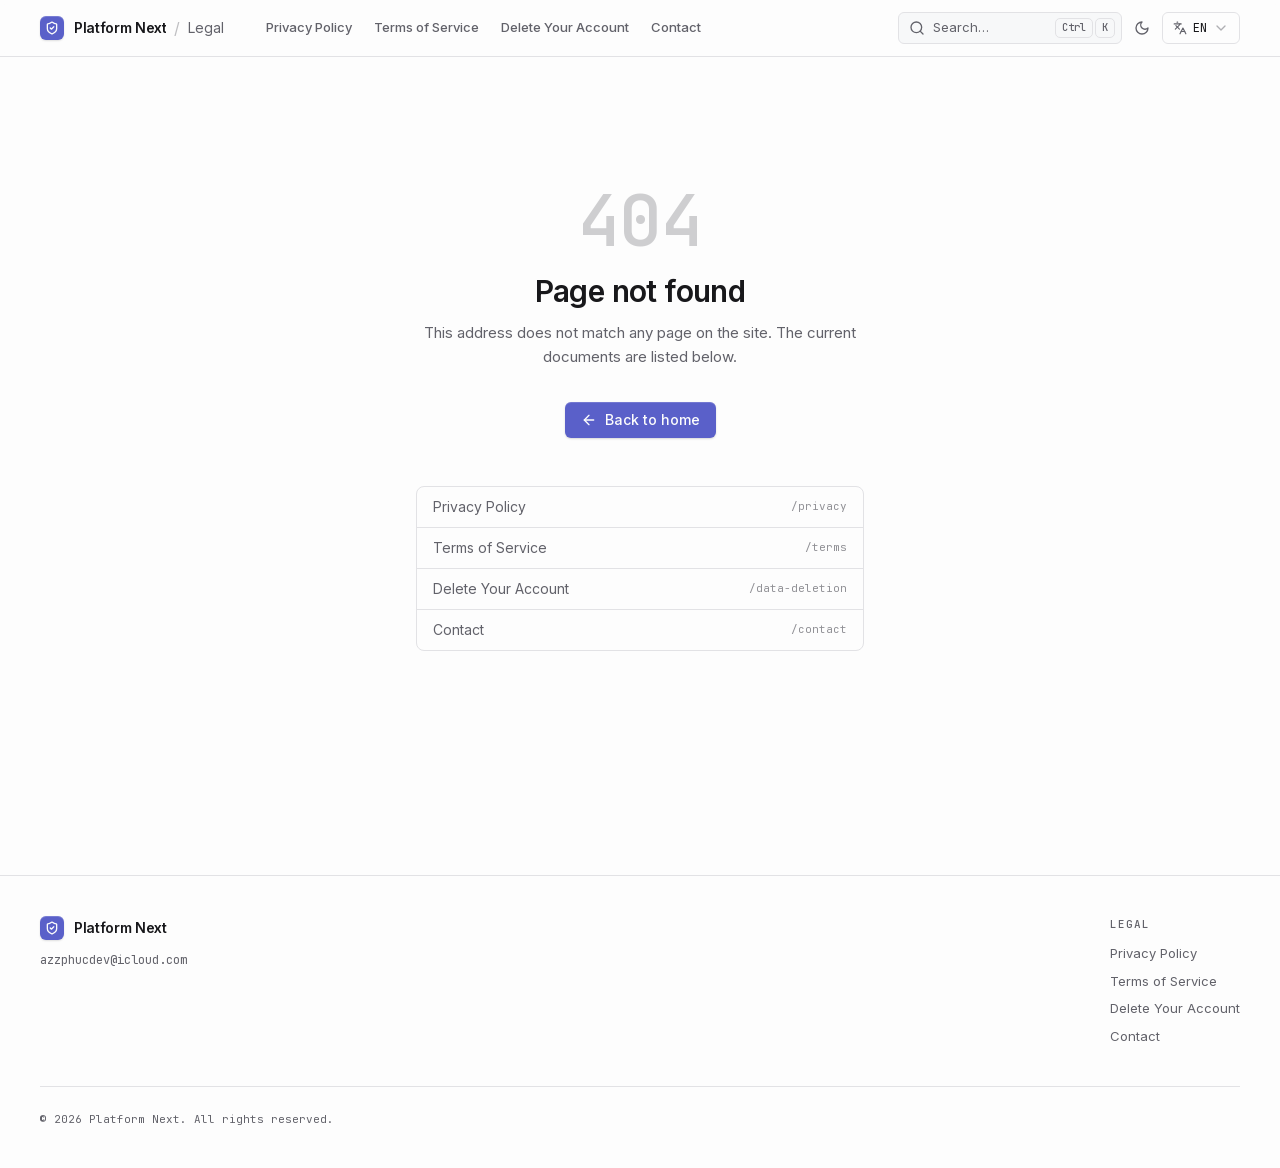
==== commit 8bb5722a: "Update New UI/UX" ====
--- a/404/index.html
+++ b/404/index.html
@@ -1,4 +1,4 @@
-<!DOCTYPE html><html lang="en"><head><meta charSet="utf-8" data-next-head=""/><title data-next-head="">Page not found — Platform Next</title><meta name="description" content="Platform Next is a no-logs VPN. Read our privacy policy, terms of service, and how to delete your data." data-next-head=""/><meta name="viewport" content="width=device-width, initial-scale=1, viewport-fit=cover" data-next-head=""/><meta name="theme-color" content="#131a26" media="(prefers-color-scheme: dark)" data-next-head=""/><link rel="canonical" href="https://policy.platformnext.dev/404/" data-next-head=""/><meta property="og:type" content="website" data-next-head=""/><meta property="og:site_name" content="Platform Next" data-next-head=""/><meta property="og:locale" content="en_US" data-next-head=""/><meta property="og:url" content="https://policy.platformnext.dev/404/" data-next-head=""/><meta property="og:title" content="Page not found — Platform Next" data-next-head=""/><meta property="og:description" content="Platform Next is a no-logs VPN. Read our privacy policy, terms of service, and how to delete your data." data-next-head=""/><meta property="og:image" content="https://policy.platformnext.dev/banner.png" data-next-head=""/><meta name="twitter:card" content="summary_large_image" data-next-head=""/><meta name="twitter:url" content="https://policy.platformnext.dev/404/" data-next-head=""/><meta name="twitter:title" content="Page not found — Platform Next" data-next-head=""/><meta name="twitter:description" content="Platform Next is a no-logs VPN. Read our privacy policy, terms of service, and how to delete your data." data-next-head=""/><meta name="twitter:image" content="https://policy.platformnext.dev/banner.png" data-next-head=""/><link rel="icon" href="/favicon.ico" sizes="any" data-next-head=""/><link rel="icon" type="image/svg+xml" href="/favicon.svg" data-next-head=""/><link rel="icon" type="image/png" sizes="96x96" href="/favicon-96x96.png" data-next-head=""/><link rel="apple-touch-icon" sizes="180x180" href="/apple-touch-icon.png" data-next-head=""/><link rel="manifest" href="/site.webmanifest" data-next-head=""/><script>
+<!DOCTYPE html><html lang="en"><head><meta charSet="utf-8" data-next-head=""/><title data-next-head="">Page not found — Platform Next</title><meta name="description" content="Platform Next is a no-logs VPN. Read our privacy policy, terms of service, and how to delete your data." data-next-head=""/><meta name="viewport" content="width=device-width, initial-scale=1, viewport-fit=cover" data-next-head=""/><meta name="theme-color" content="#0f0f11" media="(prefers-color-scheme: dark)" data-next-head=""/><link rel="canonical" href="https://policy.platformnext.dev/404/" data-next-head=""/><meta property="og:type" content="website" data-next-head=""/><meta property="og:site_name" content="Platform Next" data-next-head=""/><meta property="og:locale" content="en_US" data-next-head=""/><meta property="og:url" content="https://policy.platformnext.dev/404/" data-next-head=""/><meta property="og:title" content="Page not found — Platform Next" data-next-head=""/><meta property="og:description" content="Platform Next is a no-logs VPN. Read our privacy policy, terms of service, and how to delete your data." data-next-head=""/><meta property="og:image" content="https://policy.platformnext.dev/banner.png" data-next-head=""/><meta name="twitter:card" content="summary_large_image" data-next-head=""/><meta name="twitter:url" content="https://policy.platformnext.dev/404/" data-next-head=""/><meta name="twitter:title" content="Page not found — Platform Next" data-next-head=""/><meta name="twitter:description" content="Platform Next is a no-logs VPN. Read our privacy policy, terms of service, and how to delete your data." data-next-head=""/><meta name="twitter:image" content="https://policy.platformnext.dev/banner.png" data-next-head=""/><link rel="icon" href="/favicon.ico" sizes="any" data-next-head=""/><link rel="icon" type="image/svg+xml" href="/favicon.svg" data-next-head=""/><link rel="icon" type="image/png" sizes="96x96" href="/favicon-96x96.png" data-next-head=""/><link rel="apple-touch-icon" sizes="180x180" href="/apple-touch-icon.png" data-next-head=""/><link rel="manifest" href="/site.webmanifest" data-next-head=""/><script>
 (function () {
   try {
     var saved = localStorage.getItem('theme');
@@ -16,13 +16,13 @@
     if (dark) document.documentElement.classList.add('dark');
   } catch (e) {}
 })();
-</script><link rel="preload" href="/_next/static/chunks/045kt2zn32xn7.css" as="style"/><link rel="stylesheet" href="/_next/static/chunks/045kt2zn32xn7.css" data-n-g=""/><noscript data-n-css=""></noscript><script>(globalThis["TURBOPACK"] || (globalThis["TURBOPACK"] = [])).push({"otherChunks":["static/chunks/3e2t529094yvd.js","static/chunks/2bwe1z0vjw5zq.js","static/chunks/2zd5srkdn73gh.js","static/chunks/045kt2zn32xn7.css"],"runtimeModuleIds":[10783,68146]});
-(globalThis["TURBOPACK"] || (globalThis["TURBOPACK"] = [])).push({"otherChunks":["static/chunks/0mbk0rlzsaizj.js","static/chunks/1fs2xgphdcvpr.js"],"runtimeModuleIds":[10783,58458]});</script><script src="/_next/static/chunks/3e2t529094yvd.js" defer=""></script><script src="/_next/static/chunks/2bwe1z0vjw5zq.js" defer=""></script><script src="/_next/static/chunks/2zd5srkdn73gh.js" defer=""></script><script src="/_next/static/chunks/turbopack-2c3mg3r-05n1w.js" defer=""></script><script src="/_next/static/chunks/0mbk0rlzsaizj.js" defer=""></script><script src="/_next/static/chunks/1fs2xgphdcvpr.js" defer=""></script><script src="/_next/static/YeuS97eV5cu_zSGPgkZ_Y/_buildManifest.js" defer=""></script><script src="/_next/static/YeuS97eV5cu_zSGPgkZ_Y/_ssgManifest.js" defer=""></script><script src="/_next/static/YeuS97eV5cu_zSGPgkZ_Y/_clientMiddlewareManifest.js" defer=""></script></head><body><div id="__next"><div class="flex min-h-screen flex-col"><header class="sticky top-0 z-40 border-b border-border bg-[var(--surface-nav)] backdrop-blur-md backdrop-saturate-150"><div class="shell flex h-14 items-center gap-3 sm:h-16"><div class="flex items-center gap-3 md:hidden"><button type="button" aria-label="Open menu" class="inline-flex size-9 items-center justify-center rounded-lg border border-border
-                     text-foreground transition-colors hover:bg-accent md:hidden
-                     focus-visible:outline-2 focus-visible:outline-offset-2 focus-visible:outline-ring" aria-haspopup="dialog" aria-expanded="false" aria-controls="radix-:Rb6:" data-state="closed" data-slot="sheet-trigger"><svg xmlns="http://www.w3.org/2000/svg" width="24" height="24" viewBox="0 0 24 24" fill="none" stroke="currentColor" stroke-width="2" stroke-linecap="round" stroke-linejoin="round" class="lucide lucide-menu size-[18px]" aria-hidden="true"><path d="M4 12h16"></path><path d="M4 18h16"></path><path d="M4 6h16"></path></svg></button></div><a class="group flex min-w-0 items-center gap-2 rounded-md
-                     focus-visible:outline-2 focus-visible:outline-offset-4 focus-visible:outline-ring" href="/"><span class="flex size-8 shrink-0 items-center justify-center rounded-lg bg-primary/10 text-primary"><svg xmlns="http://www.w3.org/2000/svg" width="24" height="24" viewBox="0 0 24 24" fill="none" stroke="currentColor" stroke-width="2" stroke-linecap="round" stroke-linejoin="round" class="lucide lucide-shield-check size-[18px]" aria-hidden="true"><path d="M20 13c0 5-3.5 7.5-7.66 8.95a1 1 0 0 1-.67-.01C7.5 20.5 4 18 4 13V6a1 1 0 0 1 1-1c2 0 4.5-1.2 6.24-2.72a1.17 1.17 0 0 1 1.52 0C14.51 3.81 17 5 19 5a1 1 0 0 1 1 1z"></path><path d="m9 12 2 2 4-4"></path></svg></span><span class="flex min-w-0 flex-col leading-tight"><span class="truncate text-sm font-semibold tracking-tight sm:text-[0.9375rem]">Platform Next</span><span class="truncate text-[11px] text-muted-foreground">Legal</span></span></a><nav class="ml-4 hidden items-center gap-1 md:flex"><a class="rounded-lg px-3 py-1.5 text-sm font-medium transition-colors text-muted-foreground hover:bg-accent/50 hover:text-foreground" href="/privacy/">Privacy Policy</a><a class="rounded-lg px-3 py-1.5 text-sm font-medium transition-colors text-muted-foreground hover:bg-accent/50 hover:text-foreground" href="/terms/">Terms of Service</a><a class="rounded-lg px-3 py-1.5 text-sm font-medium transition-colors text-muted-foreground hover:bg-accent/50 hover:text-foreground" href="/data-deletion/">Delete Your Account</a><a class="rounded-lg px-3 py-1.5 text-sm font-medium transition-colors text-muted-foreground hover:bg-accent/50 hover:text-foreground" href="/contact/">Contact</a></nav><div class="ml-auto flex items-center gap-1.5"><button type="button" aria-label="Toggle theme" title="Toggle theme" class="inline-flex size-9 items-center justify-center rounded-full text-muted-foreground
-                 transition-colors hover:bg-accent hover:text-accent-foreground
-                 focus-visible:outline-2 focus-visible:outline-offset-2 focus-visible:outline-ring"><svg xmlns="http://www.w3.org/2000/svg" width="24" height="24" viewBox="0 0 24 24" fill="none" stroke="currentColor" stroke-width="2" stroke-linecap="round" stroke-linejoin="round" class="lucide lucide-moon size-[18px]" aria-hidden="true"><path d="M12 3a6 6 0 0 0 9 9 9 9 0 1 1-9-9Z"></path></svg></button><button type="button" role="combobox" aria-controls="radix-:R536:" aria-expanded="false" aria-autocomplete="none" dir="ltr" data-state="closed" data-slot="select-trigger" data-size="sm" class="border-input data-[placeholder]:text-muted-foreground [&amp;_svg:not([class*=&#x27;text-&#x27;])]:text-muted-foreground focus-visible:border-ring focus-visible:ring-ring/50 aria-invalid:ring-destructive/20 dark:aria-invalid:ring-destructive/40 aria-invalid:border-destructive dark:bg-input/30 dark:hover:bg-input/50 items-center justify-between gap-2 rounded-md border px-3 py-2 text-sm whitespace-nowrap shadow-xs transition-[color,box-shadow] outline-none focus-visible:ring-[3px] disabled:cursor-not-allowed disabled:opacity-50 data-[size=default]:h-9 data-[size=sm]:h-8 *:data-[slot=select-value]:line-clamp-1 *:data-[slot=select-value]:flex *:data-[slot=select-value]:items-center *:data-[slot=select-value]:gap-2 [&amp;_svg]:pointer-events-none [&amp;_svg]:shrink-0 [&amp;_svg:not([class*=&#x27;size-&#x27;])]:size-4 w-[130px] bg-transparent hidden md:flex" aria-label="Language"><span data-slot="select-value" style="pointer-events:none"></span><svg xmlns="http://www.w3.org/2000/svg" width="24" height="24" viewBox="0 0 24 24" fill="none" stroke="currentColor" stroke-width="2" stroke-linecap="round" stroke-linejoin="round" class="lucide lucide-chevron-down size-4 opacity-50" aria-hidden="true"><path d="m6 9 6 6 6-6"></path></svg></button><select aria-hidden="true" tabindex="-1" style="position:absolute;border:0;width:1px;height:1px;padding:0;margin:-1px;overflow:hidden;clip:rect(0, 0, 0, 0);white-space:nowrap;word-wrap:normal"></select></div></div></header><main class="flex-1"><div class="shell flex flex-col items-center py-24 text-center sm:py-32"><p class="text-6xl font-semibold tracking-tight text-primary/25 sm:text-7xl">404</p><h1 class="mt-4 text-2xl font-semibold tracking-tight text-balance sm:text-3xl">Page not found</h1><p class="mt-3 text-base leading-relaxed text-muted-foreground">This address does not match any page on the site. The current documents are listed below.</p><a class="mt-8 inline-flex items-center gap-2 rounded-lg bg-primary px-4 py-2 text-sm
+</script><link rel="preload" href="/_next/static/media/2bbe8d2671613f1f-s.p.0k62hbripvv8p.woff2" as="font" type="font/woff2" crossorigin="anonymous" data-next-font="size-adjust"/><link rel="preload" href="/_next/static/media/1bffadaabf893a1e-s.p.3-6t-g6q0vh0a.woff2" as="font" type="font/woff2" crossorigin="anonymous" data-next-font="size-adjust"/><link rel="preload" href="/_next/static/media/83afe278b6a6bb3c-s.p.2bn3s6zvc0dyp.woff2" as="font" type="font/woff2" crossorigin="anonymous" data-next-font="size-adjust"/><link rel="preload" href="/_next/static/media/89b21bb081cb7469-s.p.1fby2rem9ngyr.woff2" as="font" type="font/woff2" crossorigin="anonymous" data-next-font="size-adjust"/><link rel="preload" href="/_next/static/media/3fe682a82f50d426-s.p.0vfdmo25voy_0.woff2" as="font" type="font/woff2" crossorigin="anonymous" data-next-font="size-adjust"/><link rel="preload" href="/_next/static/media/70bc3e132a0a741e-s.p.3t6q91iet4nsy.woff2" as="font" type="font/woff2" crossorigin="anonymous" data-next-font="size-adjust"/><link rel="preload" href="/_next/static/chunks/419qfeox26cvq.css" as="style"/><link rel="stylesheet" href="/_next/static/chunks/419qfeox26cvq.css" data-n-g=""/><noscript data-n-css=""></noscript><script>(globalThis["TURBOPACK"] || (globalThis["TURBOPACK"] = [])).push({"otherChunks":["static/chunks/03a_n5hpux2mn.js","static/chunks/2bwe1z0vjw5zq.js","static/chunks/2zd5srkdn73gh.js","static/chunks/419qfeox26cvq.css"],"runtimeModuleIds":[10783,68146]});
+(globalThis["TURBOPACK"] || (globalThis["TURBOPACK"] = [])).push({"otherChunks":["static/chunks/34h334mg3xwpq.js","static/chunks/2lk1ba4cysglp.js","static/chunks/1pq-bp9cez4fg.js"],"runtimeModuleIds":[10783,58458]});</script><script src="/_next/static/chunks/03a_n5hpux2mn.js" defer=""></script><script src="/_next/static/chunks/2bwe1z0vjw5zq.js" defer=""></script><script src="/_next/static/chunks/2zd5srkdn73gh.js" defer=""></script><script src="/_next/static/chunks/turbopack-2c3mg3r-05n1w.js" defer=""></script><script src="/_next/static/chunks/34h334mg3xwpq.js" defer=""></script><script src="/_next/static/chunks/2lk1ba4cysglp.js" defer=""></script><script src="/_next/static/chunks/1pq-bp9cez4fg.js" defer=""></script><script src="/_next/static/D5gEvT1_3GANNW9aqzJCr/_buildManifest.js" defer=""></script><script src="/_next/static/D5gEvT1_3GANNW9aqzJCr/_ssgManifest.js" defer=""></script><script src="/_next/static/D5gEvT1_3GANNW9aqzJCr/_clientMiddlewareManifest.js" defer=""></script><style id="__jsx-1065150507">:root{--font-inter:'Inter', 'Inter Fallback';--font-jetbrains:'JetBrains Mono', 'JetBrains Mono Fallback'}</style></head><body><div id="__next"><div class="flex min-h-screen flex-col"><header class="sticky top-0 z-40 border-b border-border bg-[var(--surface-nav)] backdrop-blur-xl backdrop-saturate-150"><div class="shell flex h-14 items-center gap-2"><div class="mr-1 flex items-center lg:hidden"><button type="button" aria-label="Open menu" class="inline-flex size-8 items-center justify-center rounded-md border border-border text-foreground transition-colors hover:bg-accent lg:hidden focus-visible:outline-2 focus-visible:outline-offset-2 focus-visible:outline-ring" aria-haspopup="dialog" aria-expanded="false" aria-controls="radix-:R1bm:" data-state="closed" data-slot="sheet-trigger"><svg xmlns="http://www.w3.org/2000/svg" width="24" height="24" viewBox="0 0 24 24" fill="none" stroke="currentColor" stroke-width="2" stroke-linecap="round" stroke-linejoin="round" class="lucide lucide-menu size-4" aria-hidden="true"><path d="M4 12h16"></path><path d="M4 18h16"></path><path d="M4 6h16"></path></svg></button></div><a class="flex min-w-0 items-center gap-2.5 rounded-md focus-visible:outline-2 focus-visible:outline-offset-4 focus-visible:outline-ring" href="/"><span class="flex size-6 shrink-0 items-center justify-center rounded-md bg-primary text-primary-foreground shadow-[inset_0_1px_0_rgb(255_255_255/0.18),0_1px_2px_rgb(0_0_0/0.12)]"><svg xmlns="http://www.w3.org/2000/svg" width="24" height="24" viewBox="0 0 24 24" fill="none" stroke="currentColor" stroke-width="2.25" stroke-linecap="round" stroke-linejoin="round" class="lucide lucide-shield-check size-3.5" aria-hidden="true"><path d="M20 13c0 5-3.5 7.5-7.66 8.95a1 1 0 0 1-.67-.01C7.5 20.5 4 18 4 13V6a1 1 0 0 1 1-1c2 0 4.5-1.2 6.24-2.72a1.17 1.17 0 0 1 1.52 0C14.51 3.81 17 5 19 5a1 1 0 0 1 1 1z"></path><path d="m9 12 2 2 4-4"></path></svg></span><span class="truncate text-sm font-semibold tracking-tight">Platform Next</span></a><span aria-hidden="true" class="hidden select-none text-muted-foreground/40 sm:inline">/</span><span class="hidden text-sm text-muted-foreground sm:inline">Legal</span><nav class="ml-6 hidden items-center gap-0.5 lg:flex"><a class="rounded-md px-2.5 py-1.5 text-[13px] font-medium transition-colors text-muted-foreground hover:text-foreground focus-visible:outline-2 focus-visible:outline-offset-2 focus-visible:outline-ring" href="/privacy/">Privacy Policy</a><a class="rounded-md px-2.5 py-1.5 text-[13px] font-medium transition-colors text-muted-foreground hover:text-foreground focus-visible:outline-2 focus-visible:outline-offset-2 focus-visible:outline-ring" href="/terms/">Terms of Service</a><a class="rounded-md px-2.5 py-1.5 text-[13px] font-medium transition-colors text-muted-foreground hover:text-foreground focus-visible:outline-2 focus-visible:outline-offset-2 focus-visible:outline-ring" href="/data-deletion/">Delete Your Account</a><a class="rounded-md px-2.5 py-1.5 text-[13px] font-medium transition-colors text-muted-foreground hover:text-foreground focus-visible:outline-2 focus-visible:outline-offset-2 focus-visible:outline-ring" href="/contact/">Contact</a></nav><div class="ml-auto flex items-center gap-1"><button type="button" aria-label="Search" aria-keyshortcuts="Meta+K Control+K" class="inline-flex h-8 items-center gap-2 rounded-md text-muted-foreground transition-colors w-8 justify-center hover:bg-accent hover:text-foreground lg:w-auto lg:justify-start lg:border lg:border-border lg:bg-[var(--surface-subtle)] lg:pl-2.5 lg:pr-1.5 xl:w-56 focus-visible:outline-2 focus-visible:outline-offset-2 focus-visible:outline-ring"><svg xmlns="http://www.w3.org/2000/svg" width="24" height="24" viewBox="0 0 24 24" fill="none" stroke="currentColor" stroke-width="2" stroke-linecap="round" stroke-linejoin="round" class="lucide lucide-search size-4 shrink-0" aria-hidden="true"><path d="m21 21-4.34-4.34"></path><circle cx="11" cy="11" r="8"></circle></svg><span class="hidden flex-1 text-left text-[13px] xl:inline">Search<!-- -->…</span><span class="hidden items-center gap-0.5 lg:inline-flex" aria-hidden="true"><kbd class="kbd">⌘</kbd><kbd class="kbd">K</kbd></span></button><button type="button" aria-label="Toggle theme" title="Toggle theme" class="inline-flex size-8 items-center justify-center rounded-md text-muted-foreground transition-colors hover:bg-accent hover:text-foreground focus-visible:outline-2 focus-visible:outline-offset-2 focus-visible:outline-ring"><svg xmlns="http://www.w3.org/2000/svg" width="24" height="24" viewBox="0 0 24 24" fill="none" stroke="currentColor" stroke-width="2" stroke-linecap="round" stroke-linejoin="round" class="lucide lucide-moon size-4" aria-hidden="true"><path d="M12 3a6 6 0 0 0 9 9 9 9 0 1 1-9-9Z"></path></svg></button><button type="button" role="combobox" aria-controls="radix-:Rubm:" aria-expanded="false" aria-autocomplete="none" dir="ltr" data-state="closed" data-slot="select-trigger" data-size="sm" class="data-[placeholder]:text-muted-foreground [&amp;_svg:not([class*=&#x27;text-&#x27;])]:text-muted-foreground focus-visible:border-ring focus-visible:ring-ring/50 aria-invalid:ring-destructive/20 dark:aria-invalid:ring-destructive/40 aria-invalid:border-destructive w-fit items-center justify-between border py-2 whitespace-nowrap transition-[color,box-shadow] outline-none focus-visible:ring-[3px] disabled:cursor-not-allowed disabled:opacity-50 data-[size=default]:h-9 data-[size=sm]:h-8 *:data-[slot=select-value]:line-clamp-1 *:data-[slot=select-value]:flex *:data-[slot=select-value]:items-center *:data-[slot=select-value]:gap-2 [&amp;_svg]:pointer-events-none [&amp;_svg]:shrink-0 [&amp;_svg:not([class*=&#x27;size-&#x27;])]:size-4 rounded-md border-border bg-transparent shadow-none hover:bg-accent dark:bg-transparent dark:hover:bg-accent h-8 gap-1.5 px-2.5 font-mono text-xs hidden lg:flex" aria-label="Language"><svg xmlns="http://www.w3.org/2000/svg" width="24" height="24" viewBox="0 0 24 24" fill="none" stroke="currentColor" stroke-width="2" stroke-linecap="round" stroke-linejoin="round" class="lucide lucide-languages size-3.5" aria-hidden="true"><path d="m5 8 6 6"></path><path d="m4 14 6-6 2-3"></path><path d="M2 5h12"></path><path d="M7 2h1"></path><path d="m22 22-5-10-5 10"></path><path d="M14 18h6"></path></svg><span data-slot="select-value" style="pointer-events:none">EN</span><svg xmlns="http://www.w3.org/2000/svg" width="24" height="24" viewBox="0 0 24 24" fill="none" stroke="currentColor" stroke-width="2" stroke-linecap="round" stroke-linejoin="round" class="lucide lucide-chevron-down size-4 opacity-50" aria-hidden="true"><path d="m6 9 6 6 6-6"></path></svg></button><select aria-hidden="true" tabindex="-1" style="position:absolute;border:0;width:1px;height:1px;padding:0;margin:-1px;overflow:hidden;clip:rect(0, 0, 0, 0);white-space:nowrap;word-wrap:normal"></select></div></div></header><main class="flex-1"><div class="shell flex flex-col items-center py-24 text-center sm:py-32"><p class="font-mono text-6xl font-medium tracking-tight text-muted-foreground/30 sm:text-7xl">404</p><h1 class="mt-4 text-2xl font-semibold tracking-[-0.02em] text-balance sm:text-3xl">Page not found</h1><p class="mt-3 max-w-md text-[0.9375rem] leading-relaxed text-muted-foreground">This address does not match any page on the site. The current documents are listed below.</p><a class="mt-8 inline-flex h-9 items-center gap-2 rounded-md bg-primary px-4 text-sm
                      font-medium text-primary-foreground transition-opacity hover:opacity-90
-                     focus-visible:outline-2 focus-visible:outline-offset-2 focus-visible:outline-ring" href="/"><svg xmlns="http://www.w3.org/2000/svg" width="24" height="24" viewBox="0 0 24 24" fill="none" stroke="currentColor" stroke-width="2" stroke-linecap="round" stroke-linejoin="round" class="lucide lucide-arrow-left size-4" aria-hidden="true"><path d="m12 19-7-7 7-7"></path><path d="M19 12H5"></path></svg>Back to home</a><div class="mt-10 flex flex-wrap justify-center gap-x-5 gap-y-2"><a class="text-sm text-muted-foreground underline-offset-4 transition-colors hover:text-primary hover:underline" href="/privacy/">Privacy Policy</a><a class="text-sm text-muted-foreground underline-offset-4 transition-colors hover:text-primary hover:underline" href="/terms/">Terms of Service</a><a class="text-sm text-muted-foreground underline-offset-4 transition-colors hover:text-primary hover:underline" href="/data-deletion/">Delete Your Account</a><a class="text-sm text-muted-foreground underline-offset-4 transition-colors hover:text-primary hover:underline" href="/contact/">Contact</a></div></div></main><footer class="mt-20 border-t border-border bg-[var(--surface-subtle)]"><div class="shell py-10"><div class="flex flex-col gap-8 sm:flex-row sm:items-start sm:justify-between"><div class="max-w-xs"><div class="flex items-center gap-2"><svg xmlns="http://www.w3.org/2000/svg" width="24" height="24" viewBox="0 0 24 24" fill="none" stroke="currentColor" stroke-width="2" stroke-linecap="round" stroke-linejoin="round" class="lucide lucide-shield-check size-[18px] text-primary" aria-hidden="true"><path d="M20 13c0 5-3.5 7.5-7.66 8.95a1 1 0 0 1-.67-.01C7.5 20.5 4 18 4 13V6a1 1 0 0 1 1-1c2 0 4.5-1.2 6.24-2.72a1.17 1.17 0 0 1 1.52 0C14.51 3.81 17 5 19 5a1 1 0 0 1 1 1z"></path><path d="m9 12 2 2 4-4"></path></svg><span class="text-sm font-semibold">Platform Next</span></div><a href="mailto:azzphucdev@icloud.com" class="mt-2 inline-block break-words text-sm text-muted-foreground
-                         underline-offset-4 transition-colors hover:text-foreground hover:underline">azzphucdev@icloud.com</a></div><nav class="grid grid-cols-2 gap-x-8 gap-y-2 sm:flex sm:flex-col sm:gap-2"><a class="text-sm text-muted-foreground transition-colors hover:text-foreground" href="/privacy/">Privacy Policy</a><a class="text-sm text-muted-foreground transition-colors hover:text-foreground" href="/terms/">Terms of Service</a><a class="text-sm text-muted-foreground transition-colors hover:text-foreground" href="/data-deletion/">Delete Your Account</a><a class="text-sm text-muted-foreground transition-colors hover:text-foreground" href="/contact/">Contact</a></nav></div><p class="mt-8 border-t border-border pt-6 text-xs text-muted-foreground">© <!-- -->2026<!-- --> <!-- -->Platform Next<!-- -->. <!-- -->All rights reserved.</p></div></footer></div></div><script id="__NEXT_DATA__" type="application/json">{"props":{"pageProps":{}},"page":"/404","query":{},"buildId":"YeuS97eV5cu_zSGPgkZ_Y","nextExport":true,"autoExport":true,"isFallback":false,"scriptLoader":[]}</script></body></html>+                     shadow-[inset_0_1px_0_rgb(255_255_255/0.15),0_1px_2px_rgb(0_0_0/0.15)]
+                     focus-visible:outline-2 focus-visible:outline-offset-2 focus-visible:outline-ring" href="/"><svg xmlns="http://www.w3.org/2000/svg" width="24" height="24" viewBox="0 0 24 24" fill="none" stroke="currentColor" stroke-width="2" stroke-linecap="round" stroke-linejoin="round" class="lucide lucide-arrow-left size-4" aria-hidden="true"><path d="m12 19-7-7 7-7"></path><path d="M19 12H5"></path></svg>Back to home</a><div class="mt-12 w-full max-w-md divide-y divide-border rounded-lg border border-border text-left"><a class="flex items-center justify-between gap-4 px-4 py-2.5 text-sm text-muted-foreground
+                         transition-colors hover:bg-[var(--surface-subtle)] hover:text-foreground" href="/privacy/">Privacy Policy<span class="font-mono text-[11px] text-muted-foreground/70">/privacy</span></a><a class="flex items-center justify-between gap-4 px-4 py-2.5 text-sm text-muted-foreground
+                         transition-colors hover:bg-[var(--surface-subtle)] hover:text-foreground" href="/terms/">Terms of Service<span class="font-mono text-[11px] text-muted-foreground/70">/terms</span></a><a class="flex items-center justify-between gap-4 px-4 py-2.5 text-sm text-muted-foreground
+                         transition-colors hover:bg-[var(--surface-subtle)] hover:text-foreground" href="/data-deletion/">Delete Your Account<span class="font-mono text-[11px] text-muted-foreground/70">/data-deletion</span></a><a class="flex items-center justify-between gap-4 px-4 py-2.5 text-sm text-muted-foreground
+                         transition-colors hover:bg-[var(--surface-subtle)] hover:text-foreground" href="/contact/">Contact<span class="font-mono text-[11px] text-muted-foreground/70">/contact</span></a></div></div></main><footer class="mt-24 border-t border-border"><div class="shell py-10"><div class="flex flex-col gap-8 sm:flex-row sm:items-start sm:justify-between"><div class="max-w-xs"><div class="flex items-center gap-2.5"><span class="flex size-6 shrink-0 items-center justify-center rounded-md bg-primary text-primary-foreground shadow-[inset_0_1px_0_rgb(255_255_255/0.18),0_1px_2px_rgb(0_0_0/0.12)]"><svg xmlns="http://www.w3.org/2000/svg" width="24" height="24" viewBox="0 0 24 24" fill="none" stroke="currentColor" stroke-width="2.25" stroke-linecap="round" stroke-linejoin="round" class="lucide lucide-shield-check size-3.5" aria-hidden="true"><path d="M20 13c0 5-3.5 7.5-7.66 8.95a1 1 0 0 1-.67-.01C7.5 20.5 4 18 4 13V6a1 1 0 0 1 1-1c2 0 4.5-1.2 6.24-2.72a1.17 1.17 0 0 1 1.52 0C14.51 3.81 17 5 19 5a1 1 0 0 1 1 1z"></path><path d="m9 12 2 2 4-4"></path></svg></span><span class="text-sm font-semibold tracking-tight">Platform Next</span></div><a href="mailto:azzphucdev@icloud.com" class="mt-3 inline-block break-words font-mono text-xs text-muted-foreground
+                         underline-offset-4 transition-colors hover:text-foreground hover:underline">azzphucdev@icloud.com</a></div><nav><p class="label-mono mb-3">Legal</p><div class="grid grid-cols-2 gap-x-8 gap-y-2 sm:grid-cols-1"><a class="text-[13px] text-muted-foreground transition-colors hover:text-foreground" href="/privacy/">Privacy Policy</a><a class="text-[13px] text-muted-foreground transition-colors hover:text-foreground" href="/terms/">Terms of Service</a><a class="text-[13px] text-muted-foreground transition-colors hover:text-foreground" href="/data-deletion/">Delete Your Account</a><a class="text-[13px] text-muted-foreground transition-colors hover:text-foreground" href="/contact/">Contact</a></div></nav></div><p class="mt-10 border-t border-border pt-6 font-mono text-[11px] text-muted-foreground">© <!-- -->2026<!-- --> <!-- -->Platform Next<!-- -->. <!-- -->All rights reserved.</p></div></footer></div></div><script id="__NEXT_DATA__" type="application/json">{"props":{"pageProps":{}},"page":"/404","query":{},"buildId":"D5gEvT1_3GANNW9aqzJCr","nextExport":true,"autoExport":true,"isFallback":false,"scriptLoader":[]}</script></body></html>
--- a/_next/static/chunks/419qfeox26cvq.css
+++ b/_next/static/chunks/419qfeox26cvq.css
@@ -0,0 +1,3 @@
+@layer properties{@supports (((-webkit-hyphens:none)) and (not (margin-trim:inline))) or ((-moz-orient:inline) and (not (color:rgb(from red r g b)))){*,:before,:after,::backdrop{--tw-translate-x:0;--tw-translate-y:0;--tw-translate-z:0;--tw-scale-x:1;--tw-scale-y:1;--tw-scale-z:1;--tw-rotate-x:initial;--tw-rotate-y:initial;--tw-rotate-z:initial;--tw-skew-x:initial;--tw-skew-y:initial;--tw-pan-x:initial;--tw-pan-y:initial;--tw-pinch-zoom:initial;--tw-space-y-reverse:0;--tw-space-x-reverse:0;--tw-divide-x-reverse:0;--tw-border-style:solid;--tw-divide-y-reverse:0;--tw-leading:initial;--tw-font-weight:initial;--tw-tracking:initial;--tw-ordinal:initial;--tw-slashed-zero:initial;--tw-numeric-figure:initial;--tw-numeric-spacing:initial;--tw-numeric-fraction:initial;--tw-shadow:0 0 #0000;--tw-shadow-color:initial;--tw-shadow-alpha:100%;--tw-inset-shadow:0 0 #0000;--tw-inset-shadow-color:initial;--tw-inset-shadow-alpha:100%;--tw-ring-color:initial;--tw-ring-shadow:0 0 #0000;--tw-inset-ring-color:initial;--tw-inset-ring-shadow:0 0 #0000;--tw-ring-inset:initial;--tw-ring-offset-width:0px;--tw-ring-offset-color:#fff;--tw-ring-offset-shadow:0 0 #0000;--tw-outline-style:solid;--tw-blur:initial;--tw-brightness:initial;--tw-contrast:initial;--tw-grayscale:initial;--tw-hue-rotate:initial;--tw-invert:initial;--tw-opacity:initial;--tw-saturate:initial;--tw-sepia:initial;--tw-drop-shadow:initial;--tw-drop-shadow-color:initial;--tw-drop-shadow-alpha:100%;--tw-drop-shadow-size:initial;--tw-backdrop-blur:initial;--tw-backdrop-brightness:initial;--tw-backdrop-contrast:initial;--tw-backdrop-grayscale:initial;--tw-backdrop-hue-rotate:initial;--tw-backdrop-invert:initial;--tw-backdrop-opacity:initial;--tw-backdrop-saturate:initial;--tw-backdrop-sepia:initial;--tw-duration:initial;--tw-ease:initial;--tw-content:"";--tw-animation-delay:0s;--tw-animation-direction:normal;--tw-animation-duration:initial;--tw-animation-fill-mode:none;--tw-animation-iteration-count:1;--tw-enter-opacity:1;--tw-enter-rotate:0;--tw-enter-scale:1;--tw-enter-translate-x:0;--tw-enter-translate-y:0;--tw-exit-opacity:1;--tw-exit-rotate:0;--tw-exit-scale:1;--tw-exit-translate-x:0;--tw-exit-translate-y:0}}}@layer theme{:root,:host{--color-emerald-500:#00bb7f;--color-black:#000;--color-white:#fff;--spacing:.25rem;--container-xs:20rem;--container-sm:24rem;--container-md:28rem;--container-xl:36rem;--container-3xl:48rem;--container-4xl:56rem;--text-xs:.75rem;--text-xs--line-height:calc(1/.75);--text-sm:.875rem;--text-sm--line-height:calc(1.25/.875);--text-base:1rem;--text-base--line-height:calc(1.5/1);--text-lg:1.125rem;--text-lg--line-height:calc(1.75/1.125);--text-xl:1.25rem;--text-xl--line-height:calc(1.75/1.25);--text-2xl:1.5rem;--text-2xl--line-height:calc(2/1.5);--text-3xl:1.875rem;--text-3xl--line-height:calc(2.25/1.875);--text-4xl:2.25rem;--text-4xl--line-height:calc(2.5/2.25);--text-6xl:3.75rem;--text-6xl--line-height:1;--text-7xl:4.5rem;--text-7xl--line-height:1;--font-weight-medium:500;--font-weight-semibold:600;--tracking-tight:-.025em;--tracking-wider:.05em;--leading-tight:1.25;--leading-snug:1.375;--leading-relaxed:1.625;--radius-xs:.125rem;--radius-2xl:1rem;--ease-in-out:cubic-bezier(.4,0,.2,1);--blur-md:12px;--blur-xl:24px;--default-transition-duration:.15s;--default-transition-timing-function:cubic-bezier(.4,0,.2,1);--default-font-family:var(--font-inter),ui-sans-serif,system-ui,-apple-system,"Segoe UI",Roboto,"Helvetica Neue",Arial,"Noto Sans",sans-serif;--default-mono-font-family:var(--font-jetbrains),ui-monospace,SFMono-Regular,Menlo,Consolas,"Liberation Mono",monospace}@supports (color:lab(0% 0 0)){:root,:host{--color-emerald-500:lab(66.9756% -58.27 19.5419)}}}@layer base{*,:after,:before,::backdrop{box-sizing:border-box;border:0 solid;margin:0;padding:0}::file-selector-button{box-sizing:border-box;border:0 solid;margin:0;padding:0}html,:host{-webkit-text-size-adjust:100%;tab-size:4;line-height:1.5;font-family:var(--default-font-family,ui-sans-serif,system-ui,sans-serif,"Apple Color Emoji","Segoe UI Emoji","Segoe UI Symbol","Noto Color Emoji");font-feature-settings:var(--default-font-feature-settings,normal);font-variation-settings:var(--default-font-variation-settings,normal);-webkit-tap-highlight-color:transparent}hr{height:0;color:inherit;border-top-width:1px}abbr:where([title]){-webkit-text-decoration:underline dotted;text-decoration:underline dotted}h1,h2,h3,h4,h5,h6{font-size:inherit;font-weight:inherit}a{color:inherit;-webkit-text-decoration:inherit;-webkit-text-decoration:inherit;-webkit-text-decoration:inherit;-webkit-text-decoration:inherit;text-decoration:inherit}b,strong{font-weight:bolder}code,kbd,samp,pre{font-family:var(--default-mono-font-family,ui-monospace,SFMono-Regular,Menlo,Monaco,Consolas,"Liberation Mono","Courier New",monospace);font-feature-settings:var(--default-mono-font-feature-settings,normal);font-variation-settings:var(--default-mono-font-variation-settings,normal);font-size:1em}small{font-size:80%}sub,sup{vertical-align:baseline;font-size:75%;line-height:0;position:relative}sub{bottom:-.25em}sup{top:-.5em}table{text-indent:0;border-color:inherit;border-collapse:collapse}:-moz-focusring{outline:auto}progress{vertical-align:baseline}summary{display:list-item}ol,ul,menu{list-style:none}img,svg,video,canvas,audio,iframe,embed,object{vertical-align:middle;display:block}img,video{max-width:100%;height:auto}button,input,select,optgroup,textarea{font:inherit;font-feature-settings:inherit;font-variation-settings:inherit;letter-spacing:inherit;color:inherit;opacity:1;background-color:#0000;border-radius:0}::file-selector-button{font:inherit;font-feature-settings:inherit;font-variation-settings:inherit;letter-spacing:inherit;color:inherit;opacity:1;background-color:#0000;border-radius:0}:where(select:is([multiple],[size])) optgroup{font-weight:bolder}:where(select:is([multiple],[size])) optgroup option{padding-inline-start:20px}::file-selector-button{margin-inline-end:4px}::placeholder{opacity:1}@supports (not ((-webkit-appearance:-apple-pay-button))) or (contain-intrinsic-size:1px){::placeholder{color:currentColor}@supports (color:color-mix(in lab, red, red)){::placeholder{color:color-mix(in oklab,currentcolor 50%,transparent)}}}textarea{resize:vertical}::-webkit-search-decoration{-webkit-appearance:none}::-webkit-date-and-time-value{min-height:1lh;text-align:inherit}::-webkit-datetime-edit{display:inline-flex}::-webkit-datetime-edit-fields-wrapper{padding:0}::-webkit-datetime-edit{padding-block:0}::-webkit-datetime-edit-year-field{padding-block:0}::-webkit-datetime-edit-month-field{padding-block:0}::-webkit-datetime-edit-day-field{padding-block:0}::-webkit-datetime-edit-hour-field{padding-block:0}::-webkit-datetime-edit-minute-field{padding-block:0}::-webkit-datetime-edit-second-field{padding-block:0}::-webkit-datetime-edit-millisecond-field{padding-block:0}::-webkit-datetime-edit-meridiem-field{padding-block:0}:-moz-ui-invalid{box-shadow:none}button,input:where([type=button],[type=reset],[type=submit]){appearance:button}::file-selector-button{appearance:button}::-webkit-inner-spin-button{height:auto}::-webkit-outer-spin-button{height:auto}[hidden]:where(:not([hidden=until-found])){display:none!important}*{border-color:var(--border);outline-color:var(--ring)}@supports (color:color-mix(in lab, red, red)){*{outline-color:color-mix(in oklab,var(--ring)50%,transparent)}}html{-webkit-text-size-adjust:100%;scroll-behavior:smooth;scroll-padding-top:5rem}body{background-color:var(--background);font-family:var(--font-inter),ui-sans-serif,system-ui,-apple-system,"Segoe UI",Roboto,"Helvetica Neue",Arial,"Noto Sans",sans-serif;color:var(--foreground);-webkit-font-smoothing:antialiased;-moz-osx-font-smoothing:grayscale;text-rendering:optimizelegibility;font-feature-settings:"cv02","cv03","cv04","cv11";margin:0;padding:0}code,kbd,samp,pre{font-feature-settings:normal}::selection{background:var(--primary)}@supports (color:color-mix(in lab, red, red)){::selection{background:color-mix(in oklch,var(--primary)22%,transparent)}}:target{scroll-margin-top:5rem}@media (prefers-reduced-motion:reduce){html{scroll-behavior:auto}*,:before,:after{transition-duration:.01ms!important;animation-duration:.01ms!important;animation-iteration-count:1!important}}}@layer components{.shell{width:100%;padding-inline:1rem}@media (min-width:640px){.shell{padding-inline:1.5rem}}@media (min-width:1024px){.shell{padding-inline:2rem}}@media (min-width:1280px){.shell{padding-inline:2.5rem}}@media (min-width:1536px){.shell{padding-inline:3rem}}.label-mono{font-family:var(--font-jetbrains),ui-monospace,SFMono-Regular,Menlo,Consolas,"Liberation Mono",monospace;--tw-font-weight:var(--font-weight-medium);font-size:11px;font-weight:var(--font-weight-medium);--tw-tracking:.08em;letter-spacing:.08em;color:var(--muted-foreground);text-transform:uppercase}.kbd{pointer-events:none;height:calc(var(--spacing)*5);min-width:calc(var(--spacing)*5);justify-content:center;align-items:center;gap:calc(var(--spacing)*.5);border-style:var(--tw-border-style);border-width:1px;border-color:var(--border);background-color:var(--surface-subtle);padding-inline:calc(var(--spacing)*1.5);font-family:var(--font-jetbrains),ui-monospace,SFMono-Regular,Menlo,Consolas,"Liberation Mono",monospace;--tw-font-weight:var(--font-weight-medium);font-size:10.5px;font-weight:var(--font-weight-medium);color:var(--muted-foreground);-webkit-user-select:none;user-select:none;border-radius:5px;display:inline-flex}.doc-body{--tw-leading:1.75;color:var(--foreground);font-size:.9375rem;line-height:1.75}@supports (color:color-mix(in lab, red, red)){.doc-body{color:color-mix(in oklab,var(--foreground)80%,transparent)}}@media (min-width:40rem){.doc-body{--tw-leading:1.8;line-height:1.8}}.doc-body p+p{margin-top:calc(var(--spacing)*3)}.doc-link{border-radius:calc(var(--radius) - 4px);overflow-wrap:break-word;color:var(--primary);text-decoration-line:underline;-webkit-text-decoration-color:var(--primary);-webkit-text-decoration-color:var(--primary);-webkit-text-decoration-color:var(--primary);text-decoration-color:var(--primary)}@supports (color:color-mix(in lab, red, red)){.doc-link{-webkit-text-decoration-color:color-mix(in oklab,var(--primary)30%,transparent);-webkit-text-decoration-color:color-mix(in oklab,var(--primary)30%,transparent);-webkit-text-decoration-color:color-mix(in oklab,var(--primary)30%,transparent);text-decoration-color:color-mix(in oklab,var(--primary)30%,transparent)}}.doc-link{text-underline-offset:3px;transition-property:color,background-color,border-color,outline-color,text-decoration-color,fill,stroke,--tw-gradient-from,--tw-gradient-via,--tw-gradient-to;transition-timing-function:var(--tw-ease,var(--default-transition-timing-function));transition-duration:var(--tw-duration,var(--default-transition-duration))}@media (hover:hover){.doc-link:hover{-webkit-text-decoration-color:var(--primary);-webkit-text-decoration-color:var(--primary);-webkit-text-decoration-color:var(--primary);text-decoration-color:var(--primary)}}.doc-link:focus-visible{outline-style:var(--tw-outline-style);outline-offset:2px;outline-width:2px;outline-color:var(--ring)}.panel{border-radius:var(--radius);border-style:var(--tw-border-style);border-width:1px;border-color:var(--border);background-color:var(--card)}}@layer utilities{.pointer-events-none{pointer-events:none}.collapse{visibility:collapse}.invisible{visibility:hidden}.visible{visibility:visible}.sr-only{clip:rect(0,0,0,0);white-space:nowrap;border-width:0;width:1px;height:1px;margin:-1px;padding:0;position:absolute;overflow:hidden}.not-sr-only{clip:auto;white-space:normal;width:auto;height:auto;margin:0;padding:0;position:static;overflow:visible}.absolute{position:absolute}.fixed{position:fixed}.relative{position:relative}.static{position:static}.sticky{position:sticky}.inset-0{inset:calc(var(--spacing)*0)}.inset-x-0{inset-inline:calc(var(--spacing)*0)}.inset-y-0{inset-block:calc(var(--spacing)*0)}.top-0{top:calc(var(--spacing)*0)}.top-4{top:calc(var(--spacing)*4)}.top-20{top:calc(var(--spacing)*20)}.top-\[1px\]{top:1px}.top-\[12vh\]{top:12vh}.top-\[60\%\]{top:60%}.top-full{top:100%}.right-0{right:calc(var(--spacing)*0)}.right-2{right:calc(var(--spacing)*2)}.right-4{right:calc(var(--spacing)*4)}.bottom-0{bottom:calc(var(--spacing)*0)}.left-0{left:calc(var(--spacing)*0)}.left-1\/2{left:50%}.isolate{isolation:isolate}.isolation-auto{isolation:auto}.z-40{z-index:40}.z-50{z-index:50}.z-\[1\]{z-index:1}.container{width:100%}@media (min-width:40rem){.container{max-width:40rem}}@media (min-width:48rem){.container{max-width:48rem}}@media (min-width:64rem){.container{max-width:64rem}}@media (min-width:80rem){.container{max-width:80rem}}@media (min-width:96rem){.container{max-width:96rem}}.-mx-1{margin-inline:calc(var(--spacing)*-1)}.my-1{margin-block:calc(var(--spacing)*1)}.mt-0\.5{margin-top:calc(var(--spacing)*.5)}.mt-1{margin-top:calc(var(--spacing)*1)}.mt-1\.5{margin-top:calc(var(--spacing)*1.5)}.mt-2{margin-top:calc(var(--spacing)*2)}.mt-3{margin-top:calc(var(--spacing)*3)}.mt-4{margin-top:calc(var(--spacing)*4)}.mt-6{margin-top:calc(var(--spacing)*6)}.mt-8{margin-top:calc(var(--spacing)*8)}.mt-10{margin-top:calc(var(--spacing)*10)}.mt-12{margin-top:calc(var(--spacing)*12)}.mt-14{margin-top:calc(var(--spacing)*14)}.mt-24{margin-top:calc(var(--spacing)*24)}.mt-\[0\.75rem\]{margin-top:.75rem}.mt-auto{margin-top:auto}.mt-px{margin-top:1px}.mr-1{margin-right:calc(var(--spacing)*1)}.mb-2{margin-bottom:calc(var(--spacing)*2)}.mb-3{margin-bottom:calc(var(--spacing)*3)}.mb-5{margin-bottom:calc(var(--spacing)*5)}.mb-8{margin-bottom:calc(var(--spacing)*8)}.-ml-px{margin-left:-1px}.ml-1{margin-left:calc(var(--spacing)*1)}.ml-6{margin-left:calc(var(--spacing)*6)}.ml-auto{margin-left:auto}.block{display:block}.contents{display:contents}.flex{display:flex}.flow-root{display:flow-root}.grid{display:grid}.hidden{display:none}.inline{display:inline}.inline-block{display:inline-block}.inline-flex{display:inline-flex}.inline-grid{display:inline-grid}.inline-table{display:inline-table}.list-item{display:list-item}.table{display:table}.table-caption{display:table-caption}.table-cell{display:table-cell}.table-column{display:table-column}.table-column-group{display:table-column-group}.table-footer-group{display:table-footer-group}.table-header-group{display:table-header-group}.table-row{display:table-row}.table-row-group{display:table-row-group}.size-1\.5{width:calc(var(--spacing)*1.5);height:calc(var(--spacing)*1.5)}.size-3{width:calc(var(--spacing)*3);height:calc(var(--spacing)*3)}.size-3\.5{width:calc(var(--spacing)*3.5);height:calc(var(--spacing)*3.5)}.size-4{width:calc(var(--spacing)*4);height:calc(var(--spacing)*4)}.size-5{width:calc(var(--spacing)*5);height:calc(var(--spacing)*5)}.size-6{width:calc(var(--spacing)*6);height:calc(var(--spacing)*6)}.size-7{width:calc(var(--spacing)*7);height:calc(var(--spacing)*7)}.size-8{width:calc(var(--spacing)*8);height:calc(var(--spacing)*8)}.size-9{width:calc(var(--spacing)*9);height:calc(var(--spacing)*9)}.h-1\.5{height:calc(var(--spacing)*1.5)}.h-2{height:calc(var(--spacing)*2)}.h-8{height:calc(var(--spacing)*8)}.h-9{height:calc(var(--spacing)*9)}.h-10{height:calc(var(--spacing)*10)}.h-12{height:calc(var(--spacing)*12)}.h-14{height:calc(var(--spacing)*14)}.h-\[var\(--radix-navigation-menu-viewport-height\)\]{height:var(--radix-navigation-menu-viewport-height)}.h-\[var\(--radix-select-trigger-height\)\]{height:var(--radix-select-trigger-height)}.h-auto{height:auto}.h-full{height:100%}.h-px{height:1px}.max-h-\(--radix-select-content-available-height\){max-height:var(--radix-select-content-available-height)}.max-h-\[min\(60vh\,420px\)\]{max-height:min(60vh,420px)}.min-h-screen{min-height:100vh}.w-1\/3{width:33.3333%}.w-2{width:calc(var(--spacing)*2)}.w-2\.5{width:calc(var(--spacing)*2.5)}.w-3\/4{width:75%}.w-8{width:calc(var(--spacing)*8)}.w-\[17rem\]{width:17rem}.w-\[calc\(100\%-2rem\)\]{width:calc(100% - 2rem)}.w-fit{width:fit-content}.w-full{width:100%}.w-max{width:max-content}.max-w-3xl{max-width:var(--container-3xl)}.max-w-4xl{max-width:var(--container-4xl)}.max-w-max{max-width:max-content}.max-w-md{max-width:var(--container-md)}.max-w-xl{max-width:var(--container-xl)}.max-w-xs{max-width:var(--container-xs)}.min-w-0{min-width:calc(var(--spacing)*0)}.min-w-\[8rem\]{min-width:8rem}.min-w-\[var\(--radix-select-trigger-width\)\]{min-width:var(--radix-select-trigger-width)}.flex-1{flex:1}.shrink{flex-shrink:1}.shrink-0{flex-shrink:0}.grow{flex-grow:1}.border-collapse{border-collapse:collapse}.origin-\(--radix-select-content-transform-origin\){transform-origin:var(--radix-select-content-transform-origin)}.-translate-x-1\/2{--tw-translate-x:calc(calc(1/2*100%)*-1);translate:var(--tw-translate-x)var(--tw-translate-y)}.translate-none{translate:none}.scale-3d{scale:var(--tw-scale-x)var(--tw-scale-y)var(--tw-scale-z)}.rotate-45{rotate:45deg}.transform{transform:var(--tw-rotate-x,)var(--tw-rotate-y,)var(--tw-rotate-z,)var(--tw-skew-x,)var(--tw-skew-y,)}.cursor-default{cursor:default}.cursor-pointer{cursor:pointer}.touch-pinch-zoom{--tw-pinch-zoom:pinch-zoom;touch-action:var(--tw-pan-x,)var(--tw-pan-y,)var(--tw-pinch-zoom,)}.resize{resize:both}.scroll-my-1{scroll-margin-block:calc(var(--spacing)*1)}.list-none{list-style-type:none}.grid-cols-2{grid-template-columns:repeat(2,minmax(0,1fr))}.grid-cols-\[auto_minmax\(0\,1fr\)_auto\]{grid-template-columns:auto minmax(0,1fr) auto}.flex-col{flex-direction:column}.flex-row{flex-direction:row}.flex-wrap{flex-wrap:wrap}.items-baseline{align-items:baseline}.items-center{align-items:center}.items-end{align-items:flex-end}.items-start{align-items:flex-start}.justify-between{justify-content:space-between}.justify-center{justify-content:center}.gap-0{gap:calc(var(--spacing)*0)}.gap-0\.5{gap:calc(var(--spacing)*.5)}.gap-1{gap:calc(var(--spacing)*1)}.gap-1\.5{gap:calc(var(--spacing)*1.5)}.gap-2{gap:calc(var(--spacing)*2)}.gap-2\.5{gap:calc(var(--spacing)*2.5)}.gap-3{gap:calc(var(--spacing)*3)}.gap-4{gap:calc(var(--spacing)*4)}.gap-6{gap:calc(var(--spacing)*6)}.gap-8{gap:calc(var(--spacing)*8)}.gap-px{gap:1px}:where(.space-y-2>:not(:last-child)){--tw-space-y-reverse:0;margin-block-start:calc(calc(var(--spacing)*2)*var(--tw-space-y-reverse));margin-block-end:calc(calc(var(--spacing)*2)*calc(1 - var(--tw-space-y-reverse)))}:where(.space-y-2\.5>:not(:last-child)){--tw-space-y-reverse:0;margin-block-start:calc(calc(var(--spacing)*2.5)*var(--tw-space-y-reverse));margin-block-end:calc(calc(var(--spacing)*2.5)*calc(1 - var(--tw-space-y-reverse)))}:where(.space-y-px>:not(:last-child)){--tw-space-y-reverse:0;margin-block-start:calc(1px*var(--tw-space-y-reverse));margin-block-end:calc(1px*calc(1 - var(--tw-space-y-reverse)))}:where(.space-y-reverse>:not(:last-child)){--tw-space-y-reverse:1}.gap-x-4{column-gap:calc(var(--spacing)*4)}.gap-x-8{column-gap:calc(var(--spacing)*8)}:where(.space-x-reverse>:not(:last-child)){--tw-space-x-reverse:1}.gap-y-2{row-gap:calc(var(--spacing)*2)}:where(.divide-x>:not(:last-child)){--tw-divide-x-reverse:0;border-inline-style:var(--tw-border-style);border-inline-start-width:calc(1px*var(--tw-divide-x-reverse));border-inline-end-width:calc(1px*calc(1 - var(--tw-divide-x-reverse)))}:where(.divide-y>:not(:last-child)){--tw-divide-y-reverse:0;border-bottom-style:var(--tw-border-style);border-top-style:var(--tw-border-style);border-top-width:calc(1px*var(--tw-divide-y-reverse));border-bottom-width:calc(1px*calc(1 - var(--tw-divide-y-reverse)))}:where(.divide-y-reverse>:not(:last-child)){--tw-divide-y-reverse:1}:where(.divide-border>:not(:last-child)){border-color:var(--border)}.self-center{align-self:center}.self-start{align-self:flex-start}.truncate{text-overflow:ellipsis;white-space:nowrap;overflow:hidden}.overflow-hidden{overflow:hidden}.overflow-x-hidden{overflow-x:hidden}.overflow-y-auto{overflow-y:auto}.rounded-\[5px\]{border-radius:5px}.rounded-full{border-radius:2147483647px}.rounded-lg{border-radius:var(--radius)}.rounded-md{border-radius:calc(var(--radius) - 2px)}.rounded-sm{border-radius:calc(var(--radius) - 4px)}.rounded-xl{border-radius:calc(var(--radius) + 4px)}.rounded-xs{border-radius:var(--radius-xs)}.rounded-s{border-start-start-radius:.25rem;border-end-start-radius:.25rem}.rounded-ss{border-start-start-radius:.25rem}.rounded-e{border-start-end-radius:.25rem;border-end-end-radius:.25rem}.rounded-se{border-start-end-radius:.25rem}.rounded-ee{border-end-end-radius:.25rem}.rounded-es{border-end-start-radius:.25rem}.rounded-t{border-top-left-radius:.25rem;border-top-right-radius:.25rem}.rounded-l{border-top-left-radius:.25rem;border-bottom-left-radius:.25rem}.rounded-tl{border-top-left-radius:.25rem}.rounded-tl-sm{border-top-left-radius:calc(var(--radius) - 4px)}.rounded-r{border-top-right-radius:.25rem;border-bottom-right-radius:.25rem}.rounded-tr{border-top-right-radius:.25rem}.rounded-b{border-bottom-right-radius:.25rem;border-bottom-left-radius:.25rem}.rounded-br{border-bottom-right-radius:.25rem}.rounded-bl{border-bottom-left-radius:.25rem}.border{border-style:var(--tw-border-style);border-width:1px}.border-x{border-inline-style:var(--tw-border-style);border-inline-width:1px}.border-y{border-block-style:var(--tw-border-style);border-block-width:1px}.border-s{border-inline-start-style:var(--tw-border-style);border-inline-start-width:1px}.border-e{border-inline-end-style:var(--tw-border-style);border-inline-end-width:1px}.border-t{border-top-style:var(--tw-border-style);border-top-width:1px}.border-r{border-right-style:var(--tw-border-style);border-right-width:1px}.border-b{border-bottom-style:var(--tw-border-style);border-bottom-width:1px}.border-l{border-left-style:var(--tw-border-style);border-left-width:1px}.border-border{border-color:var(--border)}.border-input{border-color:var(--input)}.border-primary,.border-primary\/30{border-color:var(--primary)}@supports (color:color-mix(in lab, red, red)){.border-primary\/30{border-color:color-mix(in oklab,var(--primary)30%,transparent)}}.border-transparent{border-color:#0000}.border-warning\/30{border-color:var(--warning)}@supports (color:color-mix(in lab, red, red)){.border-warning\/30{border-color:color-mix(in oklab,var(--warning)30%,transparent)}}.bg-\[var\(--surface-nav\)\]{background-color:var(--surface-nav)}.bg-\[var\(--surface-subtle\)\]{background-color:var(--surface-subtle)}.bg-accent{background-color:var(--accent)}.bg-background{background-color:var(--background)}.bg-black\/40{background-color:#0006}@supports (color:color-mix(in lab, red, red)){.bg-black\/40{background-color:color-mix(in oklab,var(--color-black)40%,transparent)}}.bg-black\/50{background-color:#00000080}@supports (color:color-mix(in lab, red, red)){.bg-black\/50{background-color:color-mix(in oklab,var(--color-black)50%,transparent)}}.bg-border{background-color:var(--border)}.bg-card{background-color:var(--card)}.bg-destructive{background-color:var(--destructive)}.bg-emerald-500{background-color:var(--color-emerald-500)}.bg-muted-foreground\/60{background-color:var(--muted-foreground)}@supports (color:color-mix(in lab, red, red)){.bg-muted-foreground\/60{background-color:color-mix(in oklab,var(--muted-foreground)60%,transparent)}}.bg-popover{background-color:var(--popover)}.bg-primary,.bg-primary\/10{background-color:var(--primary)}@supports (color:color-mix(in lab, red, red)){.bg-primary\/10{background-color:color-mix(in oklab,var(--primary)10%,transparent)}}.bg-secondary{background-color:var(--secondary)}.bg-transparent{background-color:#0000}.bg-warning\/\[0\.07\]{background-color:var(--warning)}@supports (color:color-mix(in lab, red, red)){.bg-warning\/\[0\.07\]{background-color:color-mix(in oklab,var(--warning)7.0%,transparent)}}.bg-repeat{background-repeat:repeat}.mask-no-clip{-webkit-mask-clip:no-clip;mask-clip:no-clip}.mask-repeat{-webkit-mask-repeat:repeat;mask-repeat:repeat}.p-0{padding:calc(var(--spacing)*0)}.p-1{padding:calc(var(--spacing)*1)}.p-1\.5{padding:calc(var(--spacing)*1.5)}.p-2{padding:calc(var(--spacing)*2)}.p-4{padding:calc(var(--spacing)*4)}.p-5{padding:calc(var(--spacing)*5)}.px-2{padding-inline:calc(var(--spacing)*2)}.px-2\.5{padding-inline:calc(var(--spacing)*2.5)}.px-3{padding-inline:calc(var(--spacing)*3)}.px-4{padding-inline:calc(var(--spacing)*4)}.px-6{padding-inline:calc(var(--spacing)*6)}.py-0{padding-block:calc(var(--spacing)*0)}.py-1{padding-block:calc(var(--spacing)*1)}.py-1\.5{padding-block:calc(var(--spacing)*1.5)}.py-2{padding-block:calc(var(--spacing)*2)}.py-2\.5{padding-block:calc(var(--spacing)*2.5)}.py-3{padding-block:calc(var(--spacing)*3)}.py-4{padding-block:calc(var(--spacing)*4)}.py-10{padding-block:calc(var(--spacing)*10)}.py-12{padding-block:calc(var(--spacing)*12)}.py-24{padding-block:calc(var(--spacing)*24)}.pt-0\.5{padding-top:calc(var(--spacing)*.5)}.pt-2{padding-top:calc(var(--spacing)*2)}.pt-3{padding-top:calc(var(--spacing)*3)}.pt-6{padding-top:calc(var(--spacing)*6)}.pt-8{padding-top:calc(var(--spacing)*8)}.pt-10{padding-top:calc(var(--spacing)*10)}.pr-2{padding-right:calc(var(--spacing)*2)}.pr-2\.5{padding-right:calc(var(--spacing)*2.5)}.pr-8{padding-right:calc(var(--spacing)*8)}.pb-1\.5{padding-bottom:calc(var(--spacing)*1.5)}.pb-4{padding-bottom:calc(var(--spacing)*4)}.pb-8{padding-bottom:calc(var(--spacing)*8)}.pl-2{padding-left:calc(var(--spacing)*2)}.pl-3{padding-left:calc(var(--spacing)*3)}.text-center{text-align:center}.text-left{text-align:left}.align-bottom{vertical-align:bottom}.align-top{vertical-align:top}.font-mono{font-family:var(--font-jetbrains),ui-monospace,SFMono-Regular,Menlo,Consolas,"Liberation Mono",monospace}.text-2xl{font-size:var(--text-2xl);line-height:var(--tw-leading,var(--text-2xl--line-height))}.text-6xl{font-size:var(--text-6xl);line-height:var(--tw-leading,var(--text-6xl--line-height))}.text-lg{font-size:var(--text-lg);line-height:var(--tw-leading,var(--text-lg--line-height))}.text-sm{font-size:var(--text-sm);line-height:var(--tw-leading,var(--text-sm--line-height))}.text-xs{font-size:var(--text-xs);line-height:var(--tw-leading,var(--text-xs--line-height))}.text-\[0\.9375rem\]{font-size:.9375rem}.text-\[1\.75rem\]{font-size:1.75rem}.text-\[11px\]{font-size:11px}.text-\[13px\]{font-size:13px}.text-\[15px\]{font-size:15px}.leading-\[1\.6\]{--tw-leading:1.6;line-height:1.6}.leading-relaxed{--tw-leading:var(--leading-relaxed);line-height:var(--leading-relaxed)}.leading-snug{--tw-leading:var(--leading-snug);line-height:var(--leading-snug)}.leading-tight{--tw-leading:var(--leading-tight);line-height:var(--leading-tight)}.font-medium{--tw-font-weight:var(--font-weight-medium);font-weight:var(--font-weight-medium)}.font-semibold{--tw-font-weight:var(--font-weight-semibold);font-weight:var(--font-weight-semibold)}.tracking-\[-0\.02em\]{--tw-tracking:-.02em;letter-spacing:-.02em}.tracking-\[-0\.015em\]{--tw-tracking:-.015em;letter-spacing:-.015em}.tracking-\[-0\.025em\]{--tw-tracking:-.025em;letter-spacing:-.025em}.tracking-tight{--tw-tracking:var(--tracking-tight);letter-spacing:var(--tracking-tight)}.text-balance{text-wrap:balance}.text-wrap{text-wrap:wrap}.break-words{overflow-wrap:break-word}.text-clip{text-overflow:clip}.text-ellipsis{text-overflow:ellipsis}.whitespace-nowrap{white-space:nowrap}.text-foreground,.text-foreground\/70{color:var(--foreground)}@supports (color:color-mix(in lab, red, red)){.text-foreground\/70{color:color-mix(in oklab,var(--foreground)70%,transparent)}}.text-foreground\/75{color:var(--foreground)}@supports (color:color-mix(in lab, red, red)){.text-foreground\/75{color:color-mix(in oklab,var(--foreground)75%,transparent)}}.text-foreground\/80{color:var(--foreground)}@supports (color:color-mix(in lab, red, red)){.text-foreground\/80{color:color-mix(in oklab,var(--foreground)80%,transparent)}}.text-foreground\/85{color:var(--foreground)}@supports (color:color-mix(in lab, red, red)){.text-foreground\/85{color:color-mix(in oklab,var(--foreground)85%,transparent)}}.text-foreground\/90{color:var(--foreground)}@supports (color:color-mix(in lab, red, red)){.text-foreground\/90{color:color-mix(in oklab,var(--foreground)90%,transparent)}}.text-muted-foreground,.text-muted-foreground\/30{color:var(--muted-foreground)}@supports (color:color-mix(in lab, red, red)){.text-muted-foreground\/30{color:color-mix(in oklab,var(--muted-foreground)30%,transparent)}}.text-muted-foreground\/40{color:var(--muted-foreground)}@supports (color:color-mix(in lab, red, red)){.text-muted-foreground\/40{color:color-mix(in oklab,var(--muted-foreground)40%,transparent)}}.text-muted-foreground\/50{color:var(--muted-foreground)}@supports (color:color-mix(in lab, red, red)){.text-muted-foreground\/50{color:color-mix(in oklab,var(--muted-foreground)50%,transparent)}}.text-muted-foreground\/60{color:var(--muted-foreground)}@supports (color:color-mix(in lab, red, red)){.text-muted-foreground\/60{color:color-mix(in oklab,var(--muted-foreground)60%,transparent)}}.text-muted-foreground\/70{color:var(--muted-foreground)}@supports (color:color-mix(in lab, red, red)){.text-muted-foreground\/70{color:color-mix(in oklab,var(--muted-foreground)70%,transparent)}}.text-popover-foreground{color:var(--popover-foreground)}.text-primary{color:var(--primary)}.text-primary-foreground{color:var(--primary-foreground)}.text-secondary-foreground{color:var(--secondary-foreground)}.text-warning{color:var(--warning)}.text-white{color:var(--color-white)}.capitalize{text-transform:capitalize}.lowercase{text-transform:lowercase}.normal-case{text-transform:none}.uppercase{text-transform:uppercase}.italic{font-style:italic}.not-italic{font-style:normal}.diagonal-fractions{--tw-numeric-fraction:diagonal-fractions;font-variant-numeric:var(--tw-ordinal,)var(--tw-slashed-zero,)var(--tw-numeric-figure,)var(--tw-numeric-spacing,)var(--tw-numeric-fraction,)}.lining-nums{--tw-numeric-figure:lining-nums;font-variant-numeric:var(--tw-ordinal,)var(--tw-slashed-zero,)var(--tw-numeric-figure,)var(--tw-numeric-spacing,)var(--tw-numeric-fraction,)}.oldstyle-nums{--tw-numeric-figure:oldstyle-nums;font-variant-numeric:var(--tw-ordinal,)var(--tw-slashed-zero,)var(--tw-numeric-figure,)var(--tw-numeric-spacing,)var(--tw-numeric-fraction,)}.ordinal{--tw-ordinal:ordinal;font-variant-numeric:var(--tw-ordinal,)var(--tw-slashed-zero,)var(--tw-numeric-figure,)var(--tw-numeric-spacing,)var(--tw-numeric-fraction,)}.proportional-nums{--tw-numeric-spacing:proportional-nums;font-variant-numeric:var(--tw-ordinal,)var(--tw-slashed-zero,)var(--tw-numeric-figure,)var(--tw-numeric-spacing,)var(--tw-numeric-fraction,)}.slashed-zero{--tw-slashed-zero:slashed-zero;font-variant-numeric:var(--tw-ordinal,)var(--tw-slashed-zero,)var(--tw-numeric-figure,)var(--tw-numeric-spacing,)var(--tw-numeric-fraction,)}.stacked-fractions{--tw-numeric-fraction:stacked-fractions;font-variant-numeric:var(--tw-ordinal,)var(--tw-slashed-zero,)var(--tw-numeric-figure,)var(--tw-numeric-spacing,)var(--tw-numeric-fraction,)}.tabular-nums{--tw-numeric-spacing:tabular-nums;font-variant-numeric:var(--tw-ordinal,)var(--tw-slashed-zero,)var(--tw-numeric-figure,)var(--tw-numeric-spacing,)var(--tw-numeric-fraction,)}.normal-nums{font-variant-numeric:normal}.line-through{text-decoration-line:line-through}.no-underline{text-decoration-line:none}.overline{text-decoration-line:overline}.underline{text-decoration-line:underline}.underline-offset-4{text-underline-offset:4px}.antialiased{-webkit-font-smoothing:antialiased;-moz-osx-font-smoothing:grayscale}.subpixel-antialiased{-webkit-font-smoothing:auto;-moz-osx-font-smoothing:auto}.opacity-0{opacity:0}.opacity-50{opacity:.5}.opacity-70{opacity:.7}.shadow{--tw-shadow:0 1px 3px 0 var(--tw-shadow-color,#0000001a),0 1px 2px -1px var(--tw-shadow-color,#0000001a);box-shadow:var(--tw-inset-shadow),var(--tw-inset-ring-shadow),var(--tw-ring-offset-shadow),var(--tw-ring-shadow),var(--tw-shadow)}.shadow-\[0_24px_64px_-12px_rgb\(0_0_0\/0\.35\)\]{--tw-shadow:0 24px 64px -12px var(--tw-shadow-color,#00000059);box-shadow:var(--tw-inset-shadow),var(--tw-inset-ring-shadow),var(--tw-ring-offset-shadow),var(--tw-ring-shadow),var(--tw-shadow)}.shadow-\[inset_0_1px_0_rgb\(255_255_255\/0\.15\)\,0_1px_2px_rgb\(0_0_0\/0\.15\)\]{--tw-shadow:inset 0 1px 0 var(--tw-shadow-color,#ffffff26),0 1px 2px var(--tw-shadow-color,#00000026);box-shadow:var(--tw-inset-shadow),var(--tw-inset-ring-shadow),var(--tw-ring-offset-shadow),var(--tw-ring-shadow),var(--tw-shadow)}.shadow-\[inset_0_1px_0_rgb\(255_255_255\/0\.18\)\,0_1px_2px_rgb\(0_0_0\/0\.12\)\]{--tw-shadow:inset 0 1px 0 var(--tw-shadow-color,#ffffff2e),0 1px 2px var(--tw-shadow-color,#0000001f);box-shadow:var(--tw-inset-shadow),var(--tw-inset-ring-shadow),var(--tw-ring-offset-shadow),var(--tw-ring-shadow),var(--tw-shadow)}.shadow-lg{--tw-shadow:0 10px 15px -3px var(--tw-shadow-color,#0000001a),0 4px 6px -4px var(--tw-shadow-color,#0000001a);box-shadow:var(--tw-inset-shadow),var(--tw-inset-ring-shadow),var(--tw-ring-offset-shadow),var(--tw-ring-shadow),var(--tw-shadow)}.shadow-md{--tw-shadow:0 4px 6px -1px var(--tw-shadow-color,#0000001a),0 2px 4px -2px var(--tw-shadow-color,#0000001a);box-shadow:var(--tw-inset-shadow),var(--tw-inset-ring-shadow),var(--tw-ring-offset-shadow),var(--tw-ring-shadow),var(--tw-shadow)}.shadow-none{--tw-shadow:0 0 #0000;box-shadow:var(--tw-inset-shadow),var(--tw-inset-ring-shadow),var(--tw-ring-offset-shadow),var(--tw-ring-shadow),var(--tw-shadow)}.shadow-xs{--tw-shadow:0 1px 2px 0 var(--tw-shadow-color,#0000000d);box-shadow:var(--tw-inset-shadow),var(--tw-inset-ring-shadow),var(--tw-ring-offset-shadow),var(--tw-ring-shadow),var(--tw-shadow)}.inset-ring{--tw-inset-ring-shadow:inset 0 0 0 1px var(--tw-inset-ring-color,currentcolor);box-shadow:var(--tw-inset-shadow),var(--tw-inset-ring-shadow),var(--tw-ring-offset-shadow),var(--tw-ring-shadow),var(--tw-shadow)}.ring-offset-background{--tw-ring-offset-color:var(--background)}.outline-hidden{--tw-outline-style:none;outline-style:none}@media (forced-colors:active){.outline-hidden{outline-offset:2px;outline:2px solid #0000}}.outline{outline-style:var(--tw-outline-style);outline-width:1px}.blur{--tw-blur:blur(8px);filter:var(--tw-blur,)var(--tw-brightness,)var(--tw-contrast,)var(--tw-grayscale,)var(--tw-hue-rotate,)var(--tw-invert,)var(--tw-saturate,)var(--tw-sepia,)var(--tw-drop-shadow,)}.drop-shadow{--tw-drop-shadow-size:drop-shadow(0 1px 2px var(--tw-drop-shadow-color,#0000001a))drop-shadow(0 1px 1px var(--tw-drop-shadow-color,#0000000f));--tw-drop-shadow:drop-shadow(0 1px 2px #0000001a)drop-shadow(0 1px 1px #0000000f);filter:var(--tw-blur,)var(--tw-brightness,)var(--tw-contrast,)var(--tw-grayscale,)var(--tw-hue-rotate,)var(--tw-invert,)var(--tw-saturate,)var(--tw-sepia,)var(--tw-drop-shadow,)}.filter{filter:var(--tw-blur,)var(--tw-brightness,)var(--tw-contrast,)var(--tw-grayscale,)var(--tw-hue-rotate,)var(--tw-invert,)var(--tw-saturate,)var(--tw-sepia,)var(--tw-drop-shadow,)}.backdrop-blur{--tw-backdrop-blur:blur(8px);-webkit-backdrop-filter:var(--tw-backdrop-blur,)var(--tw-backdrop-brightness,)var(--tw-backdrop-contrast,)var(--tw-backdrop-grayscale,)var(--tw-backdrop-hue-rotate,)var(--tw-backdrop-invert,)var(--tw-backdrop-opacity,)var(--tw-backdrop-saturate,)var(--tw-backdrop-sepia,);backdrop-filter:var(--tw-backdrop-blur,)var(--tw-backdrop-brightness,)var(--tw-backdrop-contrast,)var(--tw-backdrop-grayscale,)var(--tw-backdrop-hue-rotate,)var(--tw-backdrop-invert,)var(--tw-backdrop-opacity,)var(--tw-backdrop-saturate,)var(--tw-backdrop-sepia,)}.backdrop-blur-\[2px\]{--tw-backdrop-blur:blur(2px);-webkit-backdrop-filter:var(--tw-backdrop-blur,)var(--tw-backdrop-brightness,)var(--tw-backdrop-contrast,)var(--tw-backdrop-grayscale,)var(--tw-backdrop-hue-rotate,)var(--tw-backdrop-invert,)var(--tw-backdrop-opacity,)var(--tw-backdrop-saturate,)var(--tw-backdrop-sepia,);backdrop-filter:var(--tw-backdrop-blur,)var(--tw-backdrop-brightness,)var(--tw-backdrop-contrast,)var(--tw-backdrop-grayscale,)var(--tw-backdrop-hue-rotate,)var(--tw-backdrop-invert,)var(--tw-backdrop-opacity,)var(--tw-backdrop-saturate,)var(--tw-backdrop-sepia,)}.backdrop-blur-xl{--tw-backdrop-blur:blur(var(--blur-xl));-webkit-backdrop-filter:var(--tw-backdrop-blur,)var(--tw-backdrop-brightness,)var(--tw-backdrop-contrast,)var(--tw-backdrop-grayscale,)var(--tw-backdrop-hue-rotate,)var(--tw-backdrop-invert,)var(--tw-backdrop-opacity,)var(--tw-backdrop-saturate,)var(--tw-backdrop-sepia,);backdrop-filter:var(--tw-backdrop-blur,)var(--tw-backdrop-brightness,)var(--tw-backdrop-contrast,)var(--tw-backdrop-grayscale,)var(--tw-backdrop-hue-rotate,)var(--tw-backdrop-invert,)var(--tw-backdrop-opacity,)var(--tw-backdrop-saturate,)var(--tw-backdrop-sepia,)}.backdrop-grayscale{--tw-backdrop-grayscale:grayscale(100%);-webkit-backdrop-filter:var(--tw-backdrop-blur,)var(--tw-backdrop-brightness,)var(--tw-backdrop-contrast,)var(--tw-backdrop-grayscale,)var(--tw-backdrop-hue-rotate,)var(--tw-backdrop-invert,)var(--tw-backdrop-opacity,)var(--tw-backdrop-saturate,)var(--tw-backdrop-sepia,);backdrop-filter:var(--tw-backdrop-blur,)var(--tw-backdrop-brightness,)var(--tw-backdrop-contrast,)var(--tw-backdrop-grayscale,)var(--tw-backdrop-hue-rotate,)var(--tw-backdrop-invert,)var(--tw-backdrop-opacity,)var(--tw-backdrop-saturate,)var(--tw-backdrop-sepia,)}.backdrop-invert{--tw-backdrop-invert:invert(100%);-webkit-backdrop-filter:var(--tw-backdrop-blur,)var(--tw-backdrop-brightness,)var(--tw-backdrop-contrast,)var(--tw-backdrop-grayscale,)var(--tw-backdrop-hue-rotate,)var(--tw-backdrop-invert,)var(--tw-backdrop-opacity,)var(--tw-backdrop-saturate,)var(--tw-backdrop-sepia,);backdrop-filter:var(--tw-backdrop-blur,)var(--tw-backdrop-brightness,)var(--tw-backdrop-contrast,)var(--tw-backdrop-grayscale,)var(--tw-backdrop-hue-rotate,)var(--tw-backdrop-invert,)var(--tw-backdrop-opacity,)var(--tw-backdrop-saturate,)var(--tw-backdrop-sepia,)}.backdrop-saturate-150{--tw-backdrop-saturate:saturate(150%);-webkit-backdrop-filter:var(--tw-backdrop-blur,)var(--tw-backdrop-brightness,)var(--tw-backdrop-contrast,)var(--tw-backdrop-grayscale,)var(--tw-backdrop-hue-rotate,)var(--tw-backdrop-invert,)var(--tw-backdrop-opacity,)var(--tw-backdrop-saturate,)var(--tw-backdrop-sepia,);backdrop-filter:var(--tw-backdrop-blur,)var(--tw-backdrop-brightness,)var(--tw-backdrop-contrast,)var(--tw-backdrop-grayscale,)var(--tw-backdrop-hue-rotate,)var(--tw-backdrop-invert,)var(--tw-backdrop-opacity,)var(--tw-backdrop-saturate,)var(--tw-backdrop-sepia,)}.backdrop-sepia{--tw-backdrop-sepia:sepia(100%);-webkit-backdrop-filter:var(--tw-backdrop-blur,)var(--tw-backdrop-brightness,)var(--tw-backdrop-contrast,)var(--tw-backdrop-grayscale,)var(--tw-backdrop-hue-rotate,)var(--tw-backdrop-invert,)var(--tw-backdrop-opacity,)var(--tw-backdrop-saturate,)var(--tw-backdrop-sepia,);backdrop-filter:var(--tw-backdrop-blur,)var(--tw-backdrop-brightness,)var(--tw-backdrop-contrast,)var(--tw-backdrop-grayscale,)var(--tw-backdrop-hue-rotate,)var(--tw-backdrop-invert,)var(--tw-backdrop-opacity,)var(--tw-backdrop-saturate,)var(--tw-backdrop-sepia,)}.backdrop-filter{-webkit-backdrop-filter:var(--tw-backdrop-blur,)var(--tw-backdrop-brightness,)var(--tw-backdrop-contrast,)var(--tw-backdrop-grayscale,)var(--tw-backdrop-hue-rotate,)var(--tw-backdrop-invert,)var(--tw-backdrop-opacity,)var(--tw-backdrop-saturate,)var(--tw-backdrop-sepia,);backdrop-filter:var(--tw-backdrop-blur,)var(--tw-backdrop-brightness,)var(--tw-backdrop-contrast,)var(--tw-backdrop-grayscale,)var(--tw-backdrop-hue-rotate,)var(--tw-backdrop-invert,)var(--tw-backdrop-opacity,)var(--tw-backdrop-saturate,)var(--tw-backdrop-sepia,)}.transition{transition-property:color,background-color,border-color,outline-color,text-decoration-color,fill,stroke,--tw-gradient-from,--tw-gradient-via,--tw-gradient-to,opacity,box-shadow,transform,translate,scale,rotate,filter,-webkit-backdrop-filter,backdrop-filter,display,visibility,content-visibility,overlay,pointer-events;transition-timing-function:var(--tw-ease,var(--default-transition-timing-function));transition-duration:var(--tw-duration,var(--default-transition-duration))}.transition-\[color\,box-shadow\]{transition-property:color,box-shadow;transition-timing-function:var(--tw-ease,var(--default-transition-timing-function));transition-duration:var(--tw-duration,var(--default-transition-duration))}.transition-all{transition-property:all;transition-timing-function:var(--tw-ease,var(--default-transition-timing-function));transition-duration:var(--tw-duration,var(--default-transition-duration))}.transition-colors{transition-property:color,background-color,border-color,outline-color,text-decoration-color,fill,stroke,--tw-gradient-from,--tw-gradient-via,--tw-gradient-to;transition-timing-function:var(--tw-ease,var(--default-transition-timing-function));transition-duration:var(--tw-duration,var(--default-transition-duration))}.transition-opacity{transition-property:opacity;transition-timing-function:var(--tw-ease,var(--default-transition-timing-function));transition-duration:var(--tw-duration,var(--default-transition-duration))}.transition-transform{transition-property:transform,translate,scale,rotate;transition-timing-function:var(--tw-ease,var(--default-transition-timing-function));transition-duration:var(--tw-duration,var(--default-transition-duration))}.duration-300{--tw-duration:.3s;transition-duration:.3s}.ease-in-out{--tw-ease:var(--ease-in-out);transition-timing-function:var(--ease-in-out)}.outline-none{--tw-outline-style:none;outline-style:none}.select-none{-webkit-user-select:none;user-select:none}:where(.divide-x-reverse>:not(:last-child)){--tw-divide-x-reverse:1}.paused{animation-play-state:paused}.ring-inset{--tw-ring-inset:inset}.running{animation-play-state:running}.zoom-in{--tw-enter-scale:0}.zoom-out{--tw-exit-scale:0}.group-open\:rotate-180:is(:where(.group):is([open],:popover-open,:open) *){rotate:180deg}@media (hover:hover){.group-hover\:translate-x-0\.5:is(:where(.group):hover *){--tw-translate-x:calc(var(--spacing)*.5);translate:var(--tw-translate-x)var(--tw-translate-y)}.group-hover\:-translate-y-0\.5:is(:where(.group):hover *){--tw-translate-y:calc(var(--spacing)*-.5);translate:var(--tw-translate-x)var(--tw-translate-y)}.group-hover\:text-foreground:is(:where(.group):hover *){color:var(--foreground)}.group-hover\:opacity-100:is(:where(.group):hover *){opacity:1}}.group-data-\[state\=open\]\:rotate-180:is(:where(.group)[data-state=open] *){rotate:180deg}.group-data-\[viewport\=false\]\/navigation-menu\:top-full:is(:where(.group\/navigation-menu)[data-viewport=false] *){top:100%}.group-data-\[viewport\=false\]\/navigation-menu\:mt-1\.5:is(:where(.group\/navigation-menu)[data-viewport=false] *){margin-top:calc(var(--spacing)*1.5)}.group-data-\[viewport\=false\]\/navigation-menu\:overflow-hidden:is(:where(.group\/navigation-menu)[data-viewport=false] *){overflow:hidden}.group-data-\[viewport\=false\]\/navigation-menu\:rounded-md:is(:where(.group\/navigation-menu)[data-viewport=false] *){border-radius:calc(var(--radius) - 2px)}.group-data-\[viewport\=false\]\/navigation-menu\:border:is(:where(.group\/navigation-menu)[data-viewport=false] *){border-style:var(--tw-border-style);border-width:1px}.group-data-\[viewport\=false\]\/navigation-menu\:bg-popover:is(:where(.group\/navigation-menu)[data-viewport=false] *){background-color:var(--popover)}.group-data-\[viewport\=false\]\/navigation-menu\:text-popover-foreground:is(:where(.group\/navigation-menu)[data-viewport=false] *){color:var(--popover-foreground)}.group-data-\[viewport\=false\]\/navigation-menu\:shadow:is(:where(.group\/navigation-menu)[data-viewport=false] *){--tw-shadow:0 1px 3px 0 var(--tw-shadow-color,#0000001a),0 1px 2px -1px var(--tw-shadow-color,#0000001a);box-shadow:var(--tw-inset-shadow),var(--tw-inset-ring-shadow),var(--tw-ring-offset-shadow),var(--tw-ring-shadow),var(--tw-shadow)}.group-data-\[viewport\=false\]\/navigation-menu\:duration-200:is(:where(.group\/navigation-menu)[data-viewport=false] *){--tw-duration:.2s;transition-duration:.2s}.marker\:hidden ::marker{display:none}.marker\:hidden::marker{display:none}.marker\:hidden ::-webkit-details-marker{display:none}.marker\:hidden::-webkit-details-marker{display:none}.placeholder\:text-muted-foreground::placeholder{color:var(--muted-foreground)}.before\:absolute:before{content:var(--tw-content);position:absolute}.before\:inset-y-0:before{content:var(--tw-content);inset-block:calc(var(--spacing)*0)}.before\:left-0:before{content:var(--tw-content);left:calc(var(--spacing)*0)}.before\:w-0\.5:before{content:var(--tw-content);width:calc(var(--spacing)*.5)}.before\:bg-primary:before{content:var(--tw-content);background-color:var(--primary)}.before\:bg-warning:before{content:var(--tw-content);background-color:var(--warning)}.first\:mt-0:first-child{margin-top:calc(var(--spacing)*0)}.first\:pt-1\.5:first-child{padding-top:calc(var(--spacing)*1.5)}@media (hover:hover){.hover\:border-muted-foreground\/40:hover{border-color:var(--muted-foreground)}@supports (color:color-mix(in lab, red, red)){.hover\:border-muted-foreground\/40:hover{border-color:color-mix(in oklab,var(--muted-foreground)40%,transparent)}}.hover\:bg-\[var\(--surface-subtle\)\]:hover{background-color:var(--surface-subtle)}.hover\:bg-accent:hover,.hover\:bg-accent\/60:hover{background-color:var(--accent)}@supports (color:color-mix(in lab, red, red)){.hover\:bg-accent\/60:hover{background-color:color-mix(in oklab,var(--accent)60%,transparent)}}.hover\:bg-destructive\/90:hover{background-color:var(--destructive)}@supports (color:color-mix(in lab, red, red)){.hover\:bg-destructive\/90:hover{background-color:color-mix(in oklab,var(--destructive)90%,transparent)}}.hover\:bg-primary\/90:hover{background-color:var(--primary)}@supports (color:color-mix(in lab, red, red)){.hover\:bg-primary\/90:hover{background-color:color-mix(in oklab,var(--primary)90%,transparent)}}.hover\:bg-secondary\/80:hover{background-color:var(--secondary)}@supports (color:color-mix(in lab, red, red)){.hover\:bg-secondary\/80:hover{background-color:color-mix(in oklab,var(--secondary)80%,transparent)}}.hover\:text-accent-foreground:hover{color:var(--accent-foreground)}.hover\:text-foreground:hover{color:var(--foreground)}.hover\:text-primary:hover{color:var(--primary)}.hover\:underline:hover{text-decoration-line:underline}.hover\:opacity-90:hover{opacity:.9}.hover\:opacity-100:hover{opacity:1}}.focus\:bg-accent:focus{background-color:var(--accent)}.focus\:text-accent-foreground:focus{color:var(--accent-foreground)}.focus\:ring-2:focus{--tw-ring-shadow:var(--tw-ring-inset,)0 0 0 calc(2px + var(--tw-ring-offset-width))var(--tw-ring-color,currentcolor);box-shadow:var(--tw-inset-shadow),var(--tw-inset-ring-shadow),var(--tw-ring-offset-shadow),var(--tw-ring-shadow),var(--tw-shadow)}.focus\:ring-ring:focus{--tw-ring-color:var(--ring)}.focus\:ring-offset-2:focus{--tw-ring-offset-width:2px;--tw-ring-offset-shadow:var(--tw-ring-inset,)0 0 0 var(--tw-ring-offset-width)var(--tw-ring-offset-color)}.focus\:outline-hidden:focus{--tw-outline-style:none;outline-style:none}@media (forced-colors:active){.focus\:outline-hidden:focus{outline-offset:2px;outline:2px solid #0000}}.focus-visible\:border-ring:focus-visible{border-color:var(--ring)}.focus-visible\:opacity-100:focus-visible{opacity:1}.focus-visible\:ring-\[3px\]:focus-visible{--tw-ring-shadow:var(--tw-ring-inset,)0 0 0 calc(3px + var(--tw-ring-offset-width))var(--tw-ring-color,currentcolor);box-shadow:var(--tw-inset-shadow),var(--tw-inset-ring-shadow),var(--tw-ring-offset-shadow),var(--tw-ring-shadow),var(--tw-shadow)}.focus-visible\:ring-destructive\/20:focus-visible{--tw-ring-color:var(--destructive)}@supports (color:color-mix(in lab, red, red)){.focus-visible\:ring-destructive\/20:focus-visible{--tw-ring-color:color-mix(in oklab,var(--destructive)20%,transparent)}}.focus-visible\:ring-ring\/50:focus-visible{--tw-ring-color:var(--ring)}@supports (color:color-mix(in lab, red, red)){.focus-visible\:ring-ring\/50:focus-visible{--tw-ring-color:color-mix(in oklab,var(--ring)50%,transparent)}}.focus-visible\:outline-1:focus-visible{outline-style:var(--tw-outline-style);outline-width:1px}.focus-visible\:outline-2:focus-visible{outline-style:var(--tw-outline-style);outline-width:2px}.focus-visible\:-outline-offset-2:focus-visible{outline-offset:calc(2px*-1)}.focus-visible\:outline-offset-2:focus-visible{outline-offset:2px}.focus-visible\:outline-offset-4:focus-visible{outline-offset:4px}.focus-visible\:outline-ring:focus-visible{outline-color:var(--ring)}.disabled\:pointer-events-none:disabled{pointer-events:none}.disabled\:cursor-not-allowed:disabled{cursor:not-allowed}.disabled\:opacity-50:disabled{opacity:.5}.has-\[\>svg\]\:px-2\.5:has(>svg){padding-inline:calc(var(--spacing)*2.5)}.has-\[\>svg\]\:px-3:has(>svg){padding-inline:calc(var(--spacing)*3)}.has-\[\>svg\]\:px-4:has(>svg){padding-inline:calc(var(--spacing)*4)}.aria-invalid\:border-destructive[aria-invalid=true]{border-color:var(--destructive)}.aria-invalid\:ring-destructive\/20[aria-invalid=true]{--tw-ring-color:var(--destructive)}@supports (color:color-mix(in lab, red, red)){.aria-invalid\:ring-destructive\/20[aria-invalid=true]{--tw-ring-color:color-mix(in oklab,var(--destructive)20%,transparent)}}.data-\[active\=true\]\:bg-accent\/50[data-active=true]{background-color:var(--accent)}@supports (color:color-mix(in lab, red, red)){.data-\[active\=true\]\:bg-accent\/50[data-active=true]{background-color:color-mix(in oklab,var(--accent)50%,transparent)}}.data-\[active\=true\]\:text-accent-foreground[data-active=true]{color:var(--accent-foreground)}@media (hover:hover){.data-\[active\=true\]\:hover\:bg-accent[data-active=true]:hover{background-color:var(--accent)}}.data-\[active\=true\]\:focus\:bg-accent[data-active=true]:focus{background-color:var(--accent)}.data-\[disabled\]\:pointer-events-none[data-disabled]{pointer-events:none}.data-\[disabled\]\:opacity-50[data-disabled]{opacity:.5}.data-\[motion\=from-end\]\:slide-in-from-right-52[data-motion=from-end]{--tw-enter-translate-x:calc(52*var(--spacing))}.data-\[motion\=from-start\]\:slide-in-from-left-52[data-motion=from-start]{--tw-enter-translate-x:calc(52*var(--spacing)*-1)}.data-\[motion\=to-end\]\:slide-out-to-right-52[data-motion=to-end]{--tw-exit-translate-x:calc(52*var(--spacing))}.data-\[motion\=to-start\]\:slide-out-to-left-52[data-motion=to-start]{--tw-exit-translate-x:calc(52*var(--spacing)*-1)}.data-\[motion\^\=from-\]\:animate-in[data-motion^=from-]{animation:enter var(--tw-animation-duration,var(--tw-duration,.15s))var(--tw-ease,ease)var(--tw-animation-delay,0s)var(--tw-animation-iteration-count,1)var(--tw-animation-direction,normal)var(--tw-animation-fill-mode,none)}.data-\[motion\^\=from-\]\:fade-in[data-motion^=from-]{--tw-enter-opacity:0}.data-\[motion\^\=to-\]\:animate-out[data-motion^=to-]{animation:exit var(--tw-animation-duration,var(--tw-duration,.15s))var(--tw-ease,ease)var(--tw-animation-delay,0s)var(--tw-animation-iteration-count,1)var(--tw-animation-direction,normal)var(--tw-animation-fill-mode,none)}.data-\[motion\^\=to-\]\:fade-out[data-motion^=to-]{--tw-exit-opacity:0}.data-\[placeholder\]\:text-muted-foreground[data-placeholder]{color:var(--muted-foreground)}.data-\[side\=bottom\]\:translate-y-1[data-side=bottom]{--tw-translate-y:calc(var(--spacing)*1);translate:var(--tw-translate-x)var(--tw-translate-y)}.data-\[side\=bottom\]\:slide-in-from-top-2[data-side=bottom]{--tw-enter-translate-y:calc(2*var(--spacing)*-1)}.data-\[side\=left\]\:-translate-x-1[data-side=left]{--tw-translate-x:calc(var(--spacing)*-1);translate:var(--tw-translate-x)var(--tw-translate-y)}.data-\[side\=left\]\:slide-in-from-right-2[data-side=left]{--tw-enter-translate-x:calc(2*var(--spacing))}.data-\[side\=right\]\:translate-x-1[data-side=right]{--tw-translate-x:calc(var(--spacing)*1);translate:var(--tw-translate-x)var(--tw-translate-y)}.data-\[side\=right\]\:slide-in-from-left-2[data-side=right]{--tw-enter-translate-x:calc(2*var(--spacing)*-1)}.data-\[side\=top\]\:-translate-y-1[data-side=top]{--tw-translate-y:calc(var(--spacing)*-1);translate:var(--tw-translate-x)var(--tw-translate-y)}.data-\[side\=top\]\:slide-in-from-bottom-2[data-side=top]{--tw-enter-translate-y:calc(2*var(--spacing))}.data-\[size\=default\]\:h-9[data-size=default]{height:calc(var(--spacing)*9)}.data-\[size\=sm\]\:h-8[data-size=sm]{height:calc(var(--spacing)*8)}:is(.\*\*\:data-\[slot\=navigation-menu-link\]\:focus\:ring-0 *)[data-slot=navigation-menu-link]:focus{--tw-ring-shadow:var(--tw-ring-inset,)0 0 0 calc(0px + var(--tw-ring-offset-width))var(--tw-ring-color,currentcolor);box-shadow:var(--tw-inset-shadow),var(--tw-inset-ring-shadow),var(--tw-ring-offset-shadow),var(--tw-ring-shadow),var(--tw-shadow)}:is(.\*\*\:data-\[slot\=navigation-menu-link\]\:focus\:outline-none *)[data-slot=navigation-menu-link]:focus{--tw-outline-style:none;outline-style:none}:is(.\*\:data-\[slot\=select-value\]\:line-clamp-1>*)[data-slot=select-value]{-webkit-line-clamp:1;-webkit-box-orient:vertical;display:-webkit-box;overflow:hidden}:is(.\*\:data-\[slot\=select-value\]\:flex>*)[data-slot=select-value]{display:flex}:is(.\*\:data-\[slot\=select-value\]\:items-center>*)[data-slot=select-value]{align-items:center}:is(.\*\:data-\[slot\=select-value\]\:gap-2>*)[data-slot=select-value]{gap:calc(var(--spacing)*2)}.data-\[state\=closed\]\:animate-out[data-state=closed]{animation:exit var(--tw-animation-duration,var(--tw-duration,.15s))var(--tw-ease,ease)var(--tw-animation-delay,0s)var(--tw-animation-iteration-count,1)var(--tw-animation-direction,normal)var(--tw-animation-fill-mode,none)}.data-\[state\=closed\]\:duration-300[data-state=closed]{--tw-duration:.3s;transition-duration:.3s}.data-\[state\=closed\]\:fade-out-0[data-state=closed]{--tw-exit-opacity:0}.data-\[state\=closed\]\:zoom-out-95[data-state=closed]{--tw-exit-scale:.95}.data-\[state\=closed\]\:slide-out-to-bottom[data-state=closed]{--tw-exit-translate-y:100%}.data-\[state\=closed\]\:slide-out-to-left[data-state=closed]{--tw-exit-translate-x:-100%}.data-\[state\=closed\]\:slide-out-to-right[data-state=closed]{--tw-exit-translate-x:100%}.data-\[state\=closed\]\:slide-out-to-top[data-state=closed]{--tw-exit-translate-y:-100%}.group-data-\[viewport\=false\]\/navigation-menu\:data-\[state\=closed\]\:animate-out:is(:where(.group\/navigation-menu)[data-viewport=false] *)[data-state=closed]{animation:exit var(--tw-animation-duration,var(--tw-duration,.15s))var(--tw-ease,ease)var(--tw-animation-delay,0s)var(--tw-animation-iteration-count,1)var(--tw-animation-direction,normal)var(--tw-animation-fill-mode,none)}.group-data-\[viewport\=false\]\/navigation-menu\:data-\[state\=closed\]\:fade-out-0:is(:where(.group\/navigation-menu)[data-viewport=false] *)[data-state=closed]{--tw-exit-opacity:0}.group-data-\[viewport\=false\]\/navigation-menu\:data-\[state\=closed\]\:zoom-out-95:is(:where(.group\/navigation-menu)[data-viewport=false] *)[data-state=closed]{--tw-exit-scale:.95}.data-\[state\=hidden\]\:animate-out[data-state=hidden]{animation:exit var(--tw-animation-duration,var(--tw-duration,.15s))var(--tw-ease,ease)var(--tw-animation-delay,0s)var(--tw-animation-iteration-count,1)var(--tw-animation-direction,normal)var(--tw-animation-fill-mode,none)}.data-\[state\=hidden\]\:fade-out[data-state=hidden]{--tw-exit-opacity:0}.data-\[state\=open\]\:animate-in[data-state=open]{animation:enter var(--tw-animation-duration,var(--tw-duration,.15s))var(--tw-ease,ease)var(--tw-animation-delay,0s)var(--tw-animation-iteration-count,1)var(--tw-animation-direction,normal)var(--tw-animation-fill-mode,none)}.data-\[state\=open\]\:bg-accent\/50[data-state=open]{background-color:var(--accent)}@supports (color:color-mix(in lab, red, red)){.data-\[state\=open\]\:bg-accent\/50[data-state=open]{background-color:color-mix(in oklab,var(--accent)50%,transparent)}}.data-\[state\=open\]\:bg-secondary[data-state=open]{background-color:var(--secondary)}.data-\[state\=open\]\:text-accent-foreground[data-state=open]{color:var(--accent-foreground)}.data-\[state\=open\]\:duration-500[data-state=open]{--tw-duration:.5s;transition-duration:.5s}.data-\[state\=open\]\:fade-in-0[data-state=open]{--tw-enter-opacity:0}.data-\[state\=open\]\:zoom-in-90[data-state=open]{--tw-enter-scale:.9}.data-\[state\=open\]\:zoom-in-95[data-state=open]{--tw-enter-scale:.95}.data-\[state\=open\]\:slide-in-from-bottom[data-state=open]{--tw-enter-translate-y:100%}.data-\[state\=open\]\:slide-in-from-left[data-state=open]{--tw-enter-translate-x:-100%}.data-\[state\=open\]\:slide-in-from-right[data-state=open]{--tw-enter-translate-x:100%}.data-\[state\=open\]\:slide-in-from-top[data-state=open]{--tw-enter-translate-y:-100%}.data-\[state\=open\]\:zoom-in-\[0\.98\][data-state=open]{--tw-enter-scale:.98}.group-data-\[viewport\=false\]\/navigation-menu\:data-\[state\=open\]\:animate-in:is(:where(.group\/navigation-menu)[data-viewport=false] *)[data-state=open]{animation:enter var(--tw-animation-duration,var(--tw-duration,.15s))var(--tw-ease,ease)var(--tw-animation-delay,0s)var(--tw-animation-iteration-count,1)var(--tw-animation-direction,normal)var(--tw-animation-fill-mode,none)}.group-data-\[viewport\=false\]\/navigation-menu\:data-\[state\=open\]\:fade-in-0:is(:where(.group\/navigation-menu)[data-viewport=false] *)[data-state=open]{--tw-enter-opacity:0}.group-data-\[viewport\=false\]\/navigation-menu\:data-\[state\=open\]\:zoom-in-95:is(:where(.group\/navigation-menu)[data-viewport=false] *)[data-state=open]{--tw-enter-scale:.95}@media (hover:hover){.data-\[state\=open\]\:hover\:bg-accent[data-state=open]:hover{background-color:var(--accent)}}.data-\[state\=open\]\:focus\:bg-accent[data-state=open]:focus{background-color:var(--accent)}.data-\[state\=visible\]\:animate-in[data-state=visible]{animation:enter var(--tw-animation-duration,var(--tw-duration,.15s))var(--tw-ease,ease)var(--tw-animation-delay,0s)var(--tw-animation-iteration-count,1)var(--tw-animation-direction,normal)var(--tw-animation-fill-mode,none)}.data-\[state\=visible\]\:fade-in[data-state=visible]{--tw-enter-opacity:0}@media (min-width:40rem){.sm\:mt-0{margin-top:calc(var(--spacing)*0)}.sm\:block{display:block}.sm\:hidden{display:none}.sm\:inline{display:inline}.sm\:max-w-sm{max-width:var(--container-sm)}.sm\:grid-cols-1{grid-template-columns:repeat(1,minmax(0,1fr))}.sm\:grid-cols-2{grid-template-columns:repeat(2,minmax(0,1fr))}.sm\:grid-cols-\[2\.5rem_minmax\(0\,1fr\)_10rem_auto\]{grid-template-columns:2.5rem minmax(0,1fr) 10rem auto}.sm\:flex-row{flex-direction:row}.sm\:items-center{align-items:center}.sm\:items-start{align-items:flex-start}.sm\:justify-between{justify-content:space-between}.sm\:self-auto{align-self:auto}.sm\:p-5{padding:calc(var(--spacing)*5)}.sm\:p-6{padding:calc(var(--spacing)*6)}.sm\:px-5{padding-inline:calc(var(--spacing)*5)}.sm\:py-14{padding-block:calc(var(--spacing)*14)}.sm\:py-16{padding-block:calc(var(--spacing)*16)}.sm\:py-32{padding-block:calc(var(--spacing)*32)}.sm\:pt-0{padding-top:calc(var(--spacing)*0)}.sm\:text-3xl{font-size:var(--text-3xl);line-height:var(--tw-leading,var(--text-3xl--line-height))}.sm\:text-7xl{font-size:var(--text-7xl);line-height:var(--tw-leading,var(--text-7xl--line-height))}.sm\:text-base{font-size:var(--text-base);line-height:var(--tw-leading,var(--text-base--line-height))}.sm\:text-xl{font-size:var(--text-xl);line-height:var(--tw-leading,var(--text-xl--line-height))}.sm\:text-\[2\.5rem\]{font-size:2.5rem}}@media (min-width:48rem){.md\:absolute{position:absolute}.md\:w-\[var\(--radix-navigation-menu-viewport-width\)\]{width:var(--radix-navigation-menu-viewport-width)}.md\:w-auto{width:auto}}@media (min-width:64rem){.lg\:block{display:block}.lg\:flex{display:flex}.lg\:grid{display:grid}.lg\:hidden{display:none}.lg\:inline-flex{display:inline-flex}.lg\:w-auto{width:auto}.lg\:grid-cols-\[minmax\(0\,1fr\)_15rem\]{grid-template-columns:minmax(0,1fr) 15rem}.lg\:justify-start{justify-content:flex-start}.lg\:gap-14{gap:calc(var(--spacing)*14)}.lg\:border{border-style:var(--tw-border-style);border-width:1px}.lg\:border-border{border-color:var(--border)}.lg\:bg-\[var\(--surface-subtle\)\]{background-color:var(--surface-subtle)}.lg\:pr-1\.5{padding-right:calc(var(--spacing)*1.5)}.lg\:pl-2\.5{padding-left:calc(var(--spacing)*2.5)}}@media (min-width:80rem){.xl\:inline{display:inline}.xl\:w-56{width:calc(var(--spacing)*56)}.xl\:grid-cols-4{grid-template-columns:repeat(4,minmax(0,1fr))}}@media (min-width:96rem){.\32 xl\:grid-cols-\[minmax\(0\,1fr\)_18rem\]{grid-template-columns:minmax(0,1fr) 18rem}.\32 xl\:gap-20{gap:calc(var(--spacing)*20)}}.dark\:border-input:is(.dark *){border-color:var(--input)}.dark\:bg-destructive\/60:is(.dark *){background-color:var(--destructive)}@supports (color:color-mix(in lab, red, red)){.dark\:bg-destructive\/60:is(.dark *){background-color:color-mix(in oklab,var(--destructive)60%,transparent)}}.dark\:bg-input\/30:is(.dark *){background-color:var(--input)}@supports (color:color-mix(in lab, red, red)){.dark\:bg-input\/30:is(.dark *){background-color:color-mix(in oklab,var(--input)30%,transparent)}}.dark\:bg-transparent:is(.dark *){background-color:#0000}@media (hover:hover){.dark\:hover\:bg-accent:is(.dark *):hover,.dark\:hover\:bg-accent\/50:is(.dark *):hover{background-color:var(--accent)}@supports (color:color-mix(in lab, red, red)){.dark\:hover\:bg-accent\/50:is(.dark *):hover{background-color:color-mix(in oklab,var(--accent)50%,transparent)}}.dark\:hover\:bg-input\/50:is(.dark *):hover{background-color:var(--input)}@supports (color:color-mix(in lab, red, red)){.dark\:hover\:bg-input\/50:is(.dark *):hover{background-color:color-mix(in oklab,var(--input)50%,transparent)}}}.dark\:focus-visible\:ring-destructive\/40:is(.dark *):focus-visible{--tw-ring-color:var(--destructive)}@supports (color:color-mix(in lab, red, red)){.dark\:focus-visible\:ring-destructive\/40:is(.dark *):focus-visible{--tw-ring-color:color-mix(in oklab,var(--destructive)40%,transparent)}}.dark\:aria-invalid\:ring-destructive\/40:is(.dark *)[aria-invalid=true]{--tw-ring-color:var(--destructive)}@supports (color:color-mix(in lab, red, red)){.dark\:aria-invalid\:ring-destructive\/40:is(.dark *)[aria-invalid=true]{--tw-ring-color:color-mix(in oklab,var(--destructive)40%,transparent)}}.\[\&_svg\]\:pointer-events-none svg{pointer-events:none}.\[\&_svg\]\:shrink-0 svg{flex-shrink:0}.\[\&_svg\:not\(\[class\*\=\'size-\'\]\)\]\:size-4 svg:not([class*=size-]){width:calc(var(--spacing)*4);height:calc(var(--spacing)*4)}.\[\&_svg\:not\(\[class\*\=\'text-\'\]\)\]\:text-muted-foreground svg:not([class*=text-]){color:var(--muted-foreground)}:is(.\*\:\[span\]\:last\:flex>*):is(span):last-child{display:flex}:is(.\*\:\[span\]\:last\:items-center>*):is(span):last-child{align-items:center}:is(.\*\:\[span\]\:last\:gap-2>*):is(span):last-child{gap:calc(var(--spacing)*2)}.\[\&\:not\(\:last-child\)\>td\]\:border-b:not(:last-child)>td{border-bottom-style:var(--tw-border-style);border-bottom-width:1px}}@property --tw-animation-delay{syntax:"*";inherits:false;initial-value:0s}@property --tw-animation-direction{syntax:"*";inherits:false;initial-value:normal}@property --tw-animation-duration{syntax:"*";inherits:false}@property --tw-animation-fill-mode{syntax:"*";inherits:false;initial-value:none}@property --tw-animation-iteration-count{syntax:"*";inherits:false;initial-value:1}@property --tw-enter-opacity{syntax:"*";inherits:false;initial-value:1}@property --tw-enter-rotate{syntax:"*";inherits:false;initial-value:0}@property --tw-enter-scale{syntax:"*";inherits:false;initial-value:1}@property --tw-enter-translate-x{syntax:"*";inherits:false;initial-value:0}@property --tw-enter-translate-y{syntax:"*";inherits:false;initial-value:0}@property --tw-exit-opacity{syntax:"*";inherits:false;initial-value:1}@property --tw-exit-rotate{syntax:"*";inherits:false;initial-value:0}@property --tw-exit-scale{syntax:"*";inherits:false;initial-value:1}@property --tw-exit-translate-x{syntax:"*";inherits:false;initial-value:0}@property --tw-exit-translate-y{syntax:"*";inherits:false;initial-value:0}:root{--radius:.5rem;--background:#fdfdfd;--foreground:#18181b;--card:#fff;--card-foreground:#18181b;--popover:#fff;--popover-foreground:#18181b;--primary:#5a60c9;--primary-foreground:#fcfcfc;--secondary:#f4f4f5;--secondary-foreground:#262629;--muted:#f4f4f5;--muted-foreground:#62626a;--accent:#f1f1f4;--accent-foreground:#18181b;--destructive:#dc2627;--warning:#b46d10;--border:#e2e2e5;--input:#dedee0;--ring:#5a60c9;--surface-nav:#fdfdfdcc;--surface-subtle:#f7f7f9;--shadow-color:286 10% 20%;--chart-1:#5a60c9;--chart-2:#0891c9;--chart-3:#00a99c;--chart-4:#a35ec1;--chart-5:#4ab074}@supports (color:lab(0% 0 0)){:root{--background:lab(99.1794% .0972152 -.364745);--foreground:lab(8.30591% .622027 -2.16446);--card:lab(100% 0 0);--card-foreground:lab(8.30591% .622027 -2.16446);--popover:lab(100% 0 0);--popover-foreground:lab(8.30591% .622027 -2.16446);--primary:lab(44.6061% 21.0957 -56.5323);--primary-foreground:lab(98.84% .0000298023 -.0000119209);--secondary:lab(96.1548% .194907 -.729167);--secondary-foreground:lab(15.2665% .613079 -2.16967);--muted:lab(96.1548% .194907 -.729167);--muted-foreground:lab(41.8927% 1.23113 -4.33638);--accent:lab(95.3342% .293195 -1.0933);--accent-foreground:lab(8.30591% .622027 -2.16446);--destructive:lab(48.7813% 67.7282 48.0123);--warning:lab(53.1766% 24.54 56.9366);--border:lab(90.1055% .392109 -1.45695);--input:lab(88.3655% .392169 -1.4569);--ring:lab(44.6061% 21.0957 -56.5323);--surface-nav:lab(99.1794% .0972152 -.364745/.8);--surface-subtle:lab(97.4308% .194877 -.729167);--chart-1:lab(44.6061% 21.0957 -56.5323);--chart-2:lab(55.9592% -17.5532 -38.4573);--chart-3:lab(62.0024% -41.6115 -4.20949);--chart-4:lab(51.1541% 41.4118 -40.7286);--chart-5:lab(64.5743% -41.3394 21.3001)}}.dark{--background:#0d0d0e;--foreground:#f0f0f1;--card:#121214;--card-foreground:#f0f0f1;--popover:#151517;--popover-foreground:#f0f0f1;--primary:#959af4;--primary-foreground:#0f101f;--secondary:#1a1a1c;--secondary-foreground:#f0f0f1;--muted:#1a1a1c;--muted-foreground:#9a9aa1;--accent:#1e1e20;--accent-foreground:#f0f0f1;--destructive:#ff6367;--warning:#eeb154;--border:#ffffff17;--input:#ffffff21;--ring:#959af4;--surface-nav:#0d0d0ecc;--surface-subtle:#121214;--shadow-color:286 20% 2%;--chart-1:#959af4;--chart-2:#56baef;--chart-3:#3bcabb;--chart-4:#cc8ee7;--chart-5:#73ce95}@supports (color:lab(0% 0 0)){.dark{--background:lab(3.68404% .182033 -.670069);--foreground:lab(94.7628% .194937 -.729144);--card:lab(5.69091% .326701 -1.19867);--card-foreground:lab(94.7628% .194937 -.729144);--popover:lab(6.66631% .362016 -1.32993);--popover-foreground:lab(94.7628% .194937 -.729144);--primary:lab(66.126% 14.5167 -46.2001);--primary-foreground:lab(5.03444% 2.4611 -9.88059);--secondary:lab(9.48462% .404939 -1.44872);--secondary-foreground:lab(94.7628% .194937 -.729144);--muted:lab(9.48462% .404939 -1.44872);--muted-foreground:lab(63.9521% 1.00371 -3.62713);--accent:lab(11.2155% .509791 -1.80872);--accent-foreground:lab(94.7628% .194937 -.729144);--destructive:lab(63.2467% 60.4719 30.8398);--warning:lab(76.7321% 16.4406 55.1357);--border:lab(100% 0 0/.09);--input:lab(100% 0 0/.13);--ring:lab(66.126% 14.5167 -46.2001);--surface-nav:lab(3.68404% .182033 -.670069/.8);--surface-subtle:lab(5.69091% .326701 -1.19867);--chart-1:lab(66.126% 14.5167 -46.2001);--chart-2:lab(71.1134% -17.9754 -35.8304);--chart-3:lab(73.6029% -41.4312 -4.22895);--chart-4:lab(67.8179% 35.5153 -35.951);--chart-5:lab(76.0571% -37.8929 19.4906)}}@property --tw-translate-x{syntax:"*";inherits:false;initial-value:0}@property --tw-translate-y{syntax:"*";inherits:false;initial-value:0}@property --tw-translate-z{syntax:"*";inherits:false;initial-value:0}@property --tw-scale-x{syntax:"*";inherits:false;initial-value:1}@property --tw-scale-y{syntax:"*";inherits:false;initial-value:1}@property --tw-scale-z{syntax:"*";inherits:false;initial-value:1}@property --tw-rotate-x{syntax:"*";inherits:false}@property --tw-rotate-y{syntax:"*";inherits:false}@property --tw-rotate-z{syntax:"*";inherits:false}@property --tw-skew-x{syntax:"*";inherits:false}@property --tw-skew-y{syntax:"*";inherits:false}@property --tw-pan-x{syntax:"*";inherits:false}@property --tw-pan-y{syntax:"*";inherits:false}@property --tw-pinch-zoom{syntax:"*";inherits:false}@property --tw-space-y-reverse{syntax:"*";inherits:false;initial-value:0}@property --tw-space-x-reverse{syntax:"*";inherits:false;initial-value:0}@property --tw-divide-x-reverse{syntax:"*";inherits:false;initial-value:0}@property --tw-border-style{syntax:"*";inherits:false;initial-value:solid}@property --tw-divide-y-reverse{syntax:"*";inherits:false;initial-value:0}@property --tw-leading{syntax:"*";inherits:false}@property --tw-font-weight{syntax:"*";inherits:false}@property --tw-tracking{syntax:"*";inherits:false}@property --tw-ordinal{syntax:"*";inherits:false}@property --tw-slashed-zero{syntax:"*";inherits:false}@property --tw-numeric-figure{syntax:"*";inherits:false}@property --tw-numeric-spacing{syntax:"*";inherits:false}@property --tw-numeric-fraction{syntax:"*";inherits:false}@property --tw-shadow{syntax:"*";inherits:false;initial-value:0 0 #0000}@property --tw-shadow-color{syntax:"*";inherits:false}@property --tw-shadow-alpha{syntax:"<percentage>";inherits:false;initial-value:100%}@property --tw-inset-shadow{syntax:"*";inherits:false;initial-value:0 0 #0000}@property --tw-inset-shadow-color{syntax:"*";inherits:false}@property --tw-inset-shadow-alpha{syntax:"<percentage>";inherits:false;initial-value:100%}@property --tw-ring-color{syntax:"*";inherits:false}@property --tw-ring-shadow{syntax:"*";inherits:false;initial-value:0 0 #0000}@property --tw-inset-ring-color{syntax:"*";inherits:false}@property --tw-inset-ring-shadow{syntax:"*";inherits:false;initial-value:0 0 #0000}@property --tw-ring-inset{syntax:"*";inherits:false}@property --tw-ring-offset-width{syntax:"<length>";inherits:false;initial-value:0}@property --tw-ring-offset-color{syntax:"*";inherits:false;initial-value:#fff}@property --tw-ring-offset-shadow{syntax:"*";inherits:false;initial-value:0 0 #0000}@property --tw-outline-style{syntax:"*";inherits:false;initial-value:solid}@property --tw-blur{syntax:"*";inherits:false}@property --tw-brightness{syntax:"*";inherits:false}@property --tw-contrast{syntax:"*";inherits:false}@property --tw-grayscale{syntax:"*";inherits:false}@property --tw-hue-rotate{syntax:"*";inherits:false}@property --tw-invert{syntax:"*";inherits:false}@property --tw-opacity{syntax:"*";inherits:false}@property --tw-saturate{syntax:"*";inherits:false}@property --tw-sepia{syntax:"*";inherits:false}@property --tw-drop-shadow{syntax:"*";inherits:false}@property --tw-drop-shadow-color{syntax:"*";inherits:false}@property --tw-drop-shadow-alpha{syntax:"<percentage>";inherits:false;initial-value:100%}@property --tw-drop-shadow-size{syntax:"*";inherits:false}@property --tw-backdrop-blur{syntax:"*";inherits:false}@property --tw-backdrop-brightness{syntax:"*";inherits:false}@property --tw-backdrop-contrast{syntax:"*";inherits:false}@property --tw-backdrop-grayscale{syntax:"*";inherits:false}@property --tw-backdrop-hue-rotate{syntax:"*";inherits:false}@property --tw-backdrop-invert{syntax:"*";inherits:false}@property --tw-backdrop-opacity{syntax:"*";inherits:false}@property --tw-backdrop-saturate{syntax:"*";inherits:false}@property --tw-backdrop-sepia{syntax:"*";inherits:false}@property --tw-duration{syntax:"*";inherits:false}@property --tw-ease{syntax:"*";inherits:false}@property --tw-content{syntax:"*";inherits:false;initial-value:""}@keyframes enter{0%{opacity:var(--tw-enter-opacity,1);transform:translate3d(var(--tw-enter-translate-x,0),var(--tw-enter-translate-y,0),0)scale3d(var(--tw-enter-scale,1),var(--tw-enter-scale,1),var(--tw-enter-scale,1))rotate(var(--tw-enter-rotate,0))}}@keyframes exit{to{opacity:var(--tw-exit-opacity,1);transform:translate3d(var(--tw-exit-translate-x,0),var(--tw-exit-translate-y,0),0)scale3d(var(--tw-exit-scale,1),var(--tw-exit-scale,1),var(--tw-exit-scale,1))rotate(var(--tw-exit-rotate,0))}}
+@font-face{font-family:Inter;font-style:normal;font-weight:100 900;font-display:swap;src:url(../media/2c55a0e60120577a-s.0-dom-5bn10r2.woff2)format("woff2");unicode-range:U+460-52F,U+1C80-1C8A,U+20B4,U+2DE0-2DFF,U+A640-A69F,U+FE2E-FE2F}@font-face{font-family:Inter;font-style:normal;font-weight:100 900;font-display:swap;src:url(../media/9c72aa0f40e4eef8-s.1y4-pdgsjb-pw.woff2)format("woff2");unicode-range:U+301,U+400-45F,U+490-491,U+4B0-4B1,U+2116}@font-face{font-family:Inter;font-style:normal;font-weight:100 900;font-display:swap;src:url(../media/ad66f9afd8947f86-s.3lvt2whj97whp.woff2)format("woff2");unicode-range:U+1F??}@font-face{font-family:Inter;font-style:normal;font-weight:100 900;font-display:swap;src:url(../media/5476f68d60460930-s.2uwcyprjm3xu3.woff2)format("woff2");unicode-range:U+370-377,U+37A-37F,U+384-38A,U+38C,U+38E-3A1,U+3A3-3FF}@font-face{font-family:Inter;font-style:normal;font-weight:100 900;font-display:swap;src:url(../media/2bbe8d2671613f1f-s.p.0k62hbripvv8p.woff2)format("woff2");unicode-range:U+102-103,U+110-111,U+128-129,U+168-169,U+1A0-1A1,U+1AF-1B0,U+300-301,U+303-304,U+308-309,U+323,U+329,U+1EA0-1EF9,U+20AB}@font-face{font-family:Inter;font-style:normal;font-weight:100 900;font-display:swap;src:url(../media/1bffadaabf893a1e-s.p.3-6t-g6q0vh0a.woff2)format("woff2");unicode-range:U+100-2BA,U+2BD-2C5,U+2C7-2CC,U+2CE-2D7,U+2DD-2FF,U+304,U+308,U+329,U+1D00-1DBF,U+1E00-1E9F,U+1EF2-1EFF,U+2020,U+20A0-20AB,U+20AD-20C4,U+2113,U+2C60-2C7F,U+A720-A7FF}@font-face{font-family:Inter;font-style:normal;font-weight:100 900;font-display:swap;src:url(../media/83afe278b6a6bb3c-s.p.2bn3s6zvc0dyp.woff2)format("woff2");unicode-range:U+??,U+131,U+152-153,U+2BB-2BC,U+2C6,U+2DA,U+2DC,U+304,U+308,U+329,U+2000-206F,U+20AC,U+2122,U+2191,U+2193,U+2212,U+2215,U+FEFF,U+FFFD}@font-face{font-family:Inter Fallback;src:local(Arial);ascent-override:90.44%;descent-override:22.52%;line-gap-override:0.0%;size-adjust:107.12%}.RlCPYa_className{font-family:Inter,Inter Fallback;font-style:normal}
+@font-face{font-family:JetBrains Mono;font-style:normal;font-weight:100 800;font-display:swap;src:url(../media/13bf9871fe164e7f-s.2f7nqdagzwx2-.woff2)format("woff2");unicode-range:U+460-52F,U+1C80-1C8A,U+20B4,U+2DE0-2DFF,U+A640-A69F,U+FE2E-FE2F}@font-face{font-family:JetBrains Mono;font-style:normal;font-weight:100 800;font-display:swap;src:url(../media/cc545e633e20c56d-s.176arc174-8zp.woff2)format("woff2");unicode-range:U+301,U+400-45F,U+490-491,U+4B0-4B1,U+2116}@font-face{font-family:JetBrains Mono;font-style:normal;font-weight:100 800;font-display:swap;src:url(../media/71b036adf157cdcf-s.0bp8oijd_gu96.woff2)format("woff2");unicode-range:U+370-377,U+37A-37F,U+384-38A,U+38C,U+38E-3A1,U+3A3-3FF}@font-face{font-family:JetBrains Mono;font-style:normal;font-weight:100 800;font-display:swap;src:url(../media/89b21bb081cb7469-s.p.1fby2rem9ngyr.woff2)format("woff2");unicode-range:U+102-103,U+110-111,U+128-129,U+168-169,U+1A0-1A1,U+1AF-1B0,U+300-301,U+303-304,U+308-309,U+323,U+329,U+1EA0-1EF9,U+20AB}@font-face{font-family:JetBrains Mono;font-style:normal;font-weight:100 800;font-display:swap;src:url(../media/3fe682a82f50d426-s.p.0vfdmo25voy_0.woff2)format("woff2");unicode-range:U+100-2BA,U+2BD-2C5,U+2C7-2CC,U+2CE-2D7,U+2DD-2FF,U+304,U+308,U+329,U+1D00-1DBF,U+1E00-1E9F,U+1EF2-1EFF,U+2020,U+20A0-20AB,U+20AD-20C4,U+2113,U+2C60-2C7F,U+A720-A7FF}@font-face{font-family:JetBrains Mono;font-style:normal;font-weight:100 800;font-display:swap;src:url(../media/70bc3e132a0a741e-s.p.3t6q91iet4nsy.woff2)format("woff2");unicode-range:U+??,U+131,U+152-153,U+2BB-2BC,U+2C6,U+2DA,U+2DC,U+304,U+308,U+329,U+2000-206F,U+20AC,U+2122,U+2191,U+2193,U+2212,U+2215,U+FEFF,U+FFFD}@font-face{font-family:JetBrains Mono Fallback;src:local(Arial);ascent-override:75.79%;descent-override:22.29%;line-gap-override:0.0%;size-adjust:134.59%}.lgsRVG_className{font-family:JetBrains Mono,JetBrains Mono Fallback;font-style:normal}
--- a/_next/static/chunks/419qfeox26cvq.css
+++ b/_next/static/chunks/419qfeox26cvq.css
@@ -0,0 +1,3 @@
+@layer properties{@supports (((-webkit-hyphens:none)) and (not (margin-trim:inline))) or ((-moz-orient:inline) and (not (color:rgb(from red r g b)))){*,:before,:after,::backdrop{--tw-translate-x:0;--tw-translate-y:0;--tw-translate-z:0;--tw-scale-x:1;--tw-scale-y:1;--tw-scale-z:1;--tw-rotate-x:initial;--tw-rotate-y:initial;--tw-rotate-z:initial;--tw-skew-x:initial;--tw-skew-y:initial;--tw-pan-x:initial;--tw-pan-y:initial;--tw-pinch-zoom:initial;--tw-space-y-reverse:0;--tw-space-x-reverse:0;--tw-divide-x-reverse:0;--tw-border-style:solid;--tw-divide-y-reverse:0;--tw-leading:initial;--tw-font-weight:initial;--tw-tracking:initial;--tw-ordinal:initial;--tw-slashed-zero:initial;--tw-numeric-figure:initial;--tw-numeric-spacing:initial;--tw-numeric-fraction:initial;--tw-shadow:0 0 #0000;--tw-shadow-color:initial;--tw-shadow-alpha:100%;--tw-inset-shadow:0 0 #0000;--tw-inset-shadow-color:initial;--tw-inset-shadow-alpha:100%;--tw-ring-color:initial;--tw-ring-shadow:0 0 #0000;--tw-inset-ring-color:initial;--tw-inset-ring-shadow:0 0 #0000;--tw-ring-inset:initial;--tw-ring-offset-width:0px;--tw-ring-offset-color:#fff;--tw-ring-offset-shadow:0 0 #0000;--tw-outline-style:solid;--tw-blur:initial;--tw-brightness:initial;--tw-contrast:initial;--tw-grayscale:initial;--tw-hue-rotate:initial;--tw-invert:initial;--tw-opacity:initial;--tw-saturate:initial;--tw-sepia:initial;--tw-drop-shadow:initial;--tw-drop-shadow-color:initial;--tw-drop-shadow-alpha:100%;--tw-drop-shadow-size:initial;--tw-backdrop-blur:initial;--tw-backdrop-brightness:initial;--tw-backdrop-contrast:initial;--tw-backdrop-grayscale:initial;--tw-backdrop-hue-rotate:initial;--tw-backdrop-invert:initial;--tw-backdrop-opacity:initial;--tw-backdrop-saturate:initial;--tw-backdrop-sepia:initial;--tw-duration:initial;--tw-ease:initial;--tw-content:"";--tw-animation-delay:0s;--tw-animation-direction:normal;--tw-animation-duration:initial;--tw-animation-fill-mode:none;--tw-animation-iteration-count:1;--tw-enter-opacity:1;--tw-enter-rotate:0;--tw-enter-scale:1;--tw-enter-translate-x:0;--tw-enter-translate-y:0;--tw-exit-opacity:1;--tw-exit-rotate:0;--tw-exit-scale:1;--tw-exit-translate-x:0;--tw-exit-translate-y:0}}}@layer theme{:root,:host{--color-emerald-500:#00bb7f;--color-black:#000;--color-white:#fff;--spacing:.25rem;--container-xs:20rem;--container-sm:24rem;--container-md:28rem;--container-xl:36rem;--container-3xl:48rem;--container-4xl:56rem;--text-xs:.75rem;--text-xs--line-height:calc(1/.75);--text-sm:.875rem;--text-sm--line-height:calc(1.25/.875);--text-base:1rem;--text-base--line-height:calc(1.5/1);--text-lg:1.125rem;--text-lg--line-height:calc(1.75/1.125);--text-xl:1.25rem;--text-xl--line-height:calc(1.75/1.25);--text-2xl:1.5rem;--text-2xl--line-height:calc(2/1.5);--text-3xl:1.875rem;--text-3xl--line-height:calc(2.25/1.875);--text-4xl:2.25rem;--text-4xl--line-height:calc(2.5/2.25);--text-6xl:3.75rem;--text-6xl--line-height:1;--text-7xl:4.5rem;--text-7xl--line-height:1;--font-weight-medium:500;--font-weight-semibold:600;--tracking-tight:-.025em;--tracking-wider:.05em;--leading-tight:1.25;--leading-snug:1.375;--leading-relaxed:1.625;--radius-xs:.125rem;--radius-2xl:1rem;--ease-in-out:cubic-bezier(.4,0,.2,1);--blur-md:12px;--blur-xl:24px;--default-transition-duration:.15s;--default-transition-timing-function:cubic-bezier(.4,0,.2,1);--default-font-family:var(--font-inter),ui-sans-serif,system-ui,-apple-system,"Segoe UI",Roboto,"Helvetica Neue",Arial,"Noto Sans",sans-serif;--default-mono-font-family:var(--font-jetbrains),ui-monospace,SFMono-Regular,Menlo,Consolas,"Liberation Mono",monospace}@supports (color:lab(0% 0 0)){:root,:host{--color-emerald-500:lab(66.9756% -58.27 19.5419)}}}@layer base{*,:after,:before,::backdrop{box-sizing:border-box;border:0 solid;margin:0;padding:0}::file-selector-button{box-sizing:border-box;border:0 solid;margin:0;padding:0}html,:host{-webkit-text-size-adjust:100%;tab-size:4;line-height:1.5;font-family:var(--default-font-family,ui-sans-serif,system-ui,sans-serif,"Apple Color Emoji","Segoe UI Emoji","Segoe UI Symbol","Noto Color Emoji");font-feature-settings:var(--default-font-feature-settings,normal);font-variation-settings:var(--default-font-variation-settings,normal);-webkit-tap-highlight-color:transparent}hr{height:0;color:inherit;border-top-width:1px}abbr:where([title]){-webkit-text-decoration:underline dotted;text-decoration:underline dotted}h1,h2,h3,h4,h5,h6{font-size:inherit;font-weight:inherit}a{color:inherit;-webkit-text-decoration:inherit;-webkit-text-decoration:inherit;-webkit-text-decoration:inherit;-webkit-text-decoration:inherit;text-decoration:inherit}b,strong{font-weight:bolder}code,kbd,samp,pre{font-family:var(--default-mono-font-family,ui-monospace,SFMono-Regular,Menlo,Monaco,Consolas,"Liberation Mono","Courier New",monospace);font-feature-settings:var(--default-mono-font-feature-settings,normal);font-variation-settings:var(--default-mono-font-variation-settings,normal);font-size:1em}small{font-size:80%}sub,sup{vertical-align:baseline;font-size:75%;line-height:0;position:relative}sub{bottom:-.25em}sup{top:-.5em}table{text-indent:0;border-color:inherit;border-collapse:collapse}:-moz-focusring{outline:auto}progress{vertical-align:baseline}summary{display:list-item}ol,ul,menu{list-style:none}img,svg,video,canvas,audio,iframe,embed,object{vertical-align:middle;display:block}img,video{max-width:100%;height:auto}button,input,select,optgroup,textarea{font:inherit;font-feature-settings:inherit;font-variation-settings:inherit;letter-spacing:inherit;color:inherit;opacity:1;background-color:#0000;border-radius:0}::file-selector-button{font:inherit;font-feature-settings:inherit;font-variation-settings:inherit;letter-spacing:inherit;color:inherit;opacity:1;background-color:#0000;border-radius:0}:where(select:is([multiple],[size])) optgroup{font-weight:bolder}:where(select:is([multiple],[size])) optgroup option{padding-inline-start:20px}::file-selector-button{margin-inline-end:4px}::placeholder{opacity:1}@supports (not ((-webkit-appearance:-apple-pay-button))) or (contain-intrinsic-size:1px){::placeholder{color:currentColor}@supports (color:color-mix(in lab, red, red)){::placeholder{color:color-mix(in oklab,currentcolor 50%,transparent)}}}textarea{resize:vertical}::-webkit-search-decoration{-webkit-appearance:none}::-webkit-date-and-time-value{min-height:1lh;text-align:inherit}::-webkit-datetime-edit{display:inline-flex}::-webkit-datetime-edit-fields-wrapper{padding:0}::-webkit-datetime-edit{padding-block:0}::-webkit-datetime-edit-year-field{padding-block:0}::-webkit-datetime-edit-month-field{padding-block:0}::-webkit-datetime-edit-day-field{padding-block:0}::-webkit-datetime-edit-hour-field{padding-block:0}::-webkit-datetime-edit-minute-field{padding-block:0}::-webkit-datetime-edit-second-field{padding-block:0}::-webkit-datetime-edit-millisecond-field{padding-block:0}::-webkit-datetime-edit-meridiem-field{padding-block:0}:-moz-ui-invalid{box-shadow:none}button,input:where([type=button],[type=reset],[type=submit]){appearance:button}::file-selector-button{appearance:button}::-webkit-inner-spin-button{height:auto}::-webkit-outer-spin-button{height:auto}[hidden]:where(:not([hidden=until-found])){display:none!important}*{border-color:var(--border);outline-color:var(--ring)}@supports (color:color-mix(in lab, red, red)){*{outline-color:color-mix(in oklab,var(--ring)50%,transparent)}}html{-webkit-text-size-adjust:100%;scroll-behavior:smooth;scroll-padding-top:5rem}body{background-color:var(--background);font-family:var(--font-inter),ui-sans-serif,system-ui,-apple-system,"Segoe UI",Roboto,"Helvetica Neue",Arial,"Noto Sans",sans-serif;color:var(--foreground);-webkit-font-smoothing:antialiased;-moz-osx-font-smoothing:grayscale;text-rendering:optimizelegibility;font-feature-settings:"cv02","cv03","cv04","cv11";margin:0;padding:0}code,kbd,samp,pre{font-feature-settings:normal}::selection{background:var(--primary)}@supports (color:color-mix(in lab, red, red)){::selection{background:color-mix(in oklch,var(--primary)22%,transparent)}}:target{scroll-margin-top:5rem}@media (prefers-reduced-motion:reduce){html{scroll-behavior:auto}*,:before,:after{transition-duration:.01ms!important;animation-duration:.01ms!important;animation-iteration-count:1!important}}}@layer components{.shell{width:100%;padding-inline:1rem}@media (min-width:640px){.shell{padding-inline:1.5rem}}@media (min-width:1024px){.shell{padding-inline:2rem}}@media (min-width:1280px){.shell{padding-inline:2.5rem}}@media (min-width:1536px){.shell{padding-inline:3rem}}.label-mono{font-family:var(--font-jetbrains),ui-monospace,SFMono-Regular,Menlo,Consolas,"Liberation Mono",monospace;--tw-font-weight:var(--font-weight-medium);font-size:11px;font-weight:var(--font-weight-medium);--tw-tracking:.08em;letter-spacing:.08em;color:var(--muted-foreground);text-transform:uppercase}.kbd{pointer-events:none;height:calc(var(--spacing)*5);min-width:calc(var(--spacing)*5);justify-content:center;align-items:center;gap:calc(var(--spacing)*.5);border-style:var(--tw-border-style);border-width:1px;border-color:var(--border);background-color:var(--surface-subtle);padding-inline:calc(var(--spacing)*1.5);font-family:var(--font-jetbrains),ui-monospace,SFMono-Regular,Menlo,Consolas,"Liberation Mono",monospace;--tw-font-weight:var(--font-weight-medium);font-size:10.5px;font-weight:var(--font-weight-medium);color:var(--muted-foreground);-webkit-user-select:none;user-select:none;border-radius:5px;display:inline-flex}.doc-body{--tw-leading:1.75;color:var(--foreground);font-size:.9375rem;line-height:1.75}@supports (color:color-mix(in lab, red, red)){.doc-body{color:color-mix(in oklab,var(--foreground)80%,transparent)}}@media (min-width:40rem){.doc-body{--tw-leading:1.8;line-height:1.8}}.doc-body p+p{margin-top:calc(var(--spacing)*3)}.doc-link{border-radius:calc(var(--radius) - 4px);overflow-wrap:break-word;color:var(--primary);text-decoration-line:underline;-webkit-text-decoration-color:var(--primary);-webkit-text-decoration-color:var(--primary);-webkit-text-decoration-color:var(--primary);text-decoration-color:var(--primary)}@supports (color:color-mix(in lab, red, red)){.doc-link{-webkit-text-decoration-color:color-mix(in oklab,var(--primary)30%,transparent);-webkit-text-decoration-color:color-mix(in oklab,var(--primary)30%,transparent);-webkit-text-decoration-color:color-mix(in oklab,var(--primary)30%,transparent);text-decoration-color:color-mix(in oklab,var(--primary)30%,transparent)}}.doc-link{text-underline-offset:3px;transition-property:color,background-color,border-color,outline-color,text-decoration-color,fill,stroke,--tw-gradient-from,--tw-gradient-via,--tw-gradient-to;transition-timing-function:var(--tw-ease,var(--default-transition-timing-function));transition-duration:var(--tw-duration,var(--default-transition-duration))}@media (hover:hover){.doc-link:hover{-webkit-text-decoration-color:var(--primary);-webkit-text-decoration-color:var(--primary);-webkit-text-decoration-color:var(--primary);text-decoration-color:var(--primary)}}.doc-link:focus-visible{outline-style:var(--tw-outline-style);outline-offset:2px;outline-width:2px;outline-color:var(--ring)}.panel{border-radius:var(--radius);border-style:var(--tw-border-style);border-width:1px;border-color:var(--border);background-color:var(--card)}}@layer utilities{.pointer-events-none{pointer-events:none}.collapse{visibility:collapse}.invisible{visibility:hidden}.visible{visibility:visible}.sr-only{clip:rect(0,0,0,0);white-space:nowrap;border-width:0;width:1px;height:1px;margin:-1px;padding:0;position:absolute;overflow:hidden}.not-sr-only{clip:auto;white-space:normal;width:auto;height:auto;margin:0;padding:0;position:static;overflow:visible}.absolute{position:absolute}.fixed{position:fixed}.relative{position:relative}.static{position:static}.sticky{position:sticky}.inset-0{inset:calc(var(--spacing)*0)}.inset-x-0{inset-inline:calc(var(--spacing)*0)}.inset-y-0{inset-block:calc(var(--spacing)*0)}.top-0{top:calc(var(--spacing)*0)}.top-4{top:calc(var(--spacing)*4)}.top-20{top:calc(var(--spacing)*20)}.top-\[1px\]{top:1px}.top-\[12vh\]{top:12vh}.top-\[60\%\]{top:60%}.top-full{top:100%}.right-0{right:calc(var(--spacing)*0)}.right-2{right:calc(var(--spacing)*2)}.right-4{right:calc(var(--spacing)*4)}.bottom-0{bottom:calc(var(--spacing)*0)}.left-0{left:calc(var(--spacing)*0)}.left-1\/2{left:50%}.isolate{isolation:isolate}.isolation-auto{isolation:auto}.z-40{z-index:40}.z-50{z-index:50}.z-\[1\]{z-index:1}.container{width:100%}@media (min-width:40rem){.container{max-width:40rem}}@media (min-width:48rem){.container{max-width:48rem}}@media (min-width:64rem){.container{max-width:64rem}}@media (min-width:80rem){.container{max-width:80rem}}@media (min-width:96rem){.container{max-width:96rem}}.-mx-1{margin-inline:calc(var(--spacing)*-1)}.my-1{margin-block:calc(var(--spacing)*1)}.mt-0\.5{margin-top:calc(var(--spacing)*.5)}.mt-1{margin-top:calc(var(--spacing)*1)}.mt-1\.5{margin-top:calc(var(--spacing)*1.5)}.mt-2{margin-top:calc(var(--spacing)*2)}.mt-3{margin-top:calc(var(--spacing)*3)}.mt-4{margin-top:calc(var(--spacing)*4)}.mt-6{margin-top:calc(var(--spacing)*6)}.mt-8{margin-top:calc(var(--spacing)*8)}.mt-10{margin-top:calc(var(--spacing)*10)}.mt-12{margin-top:calc(var(--spacing)*12)}.mt-14{margin-top:calc(var(--spacing)*14)}.mt-24{margin-top:calc(var(--spacing)*24)}.mt-\[0\.75rem\]{margin-top:.75rem}.mt-auto{margin-top:auto}.mt-px{margin-top:1px}.mr-1{margin-right:calc(var(--spacing)*1)}.mb-2{margin-bottom:calc(var(--spacing)*2)}.mb-3{margin-bottom:calc(var(--spacing)*3)}.mb-5{margin-bottom:calc(var(--spacing)*5)}.mb-8{margin-bottom:calc(var(--spacing)*8)}.-ml-px{margin-left:-1px}.ml-1{margin-left:calc(var(--spacing)*1)}.ml-6{margin-left:calc(var(--spacing)*6)}.ml-auto{margin-left:auto}.block{display:block}.contents{display:contents}.flex{display:flex}.flow-root{display:flow-root}.grid{display:grid}.hidden{display:none}.inline{display:inline}.inline-block{display:inline-block}.inline-flex{display:inline-flex}.inline-grid{display:inline-grid}.inline-table{display:inline-table}.list-item{display:list-item}.table{display:table}.table-caption{display:table-caption}.table-cell{display:table-cell}.table-column{display:table-column}.table-column-group{display:table-column-group}.table-footer-group{display:table-footer-group}.table-header-group{display:table-header-group}.table-row{display:table-row}.table-row-group{display:table-row-group}.size-1\.5{width:calc(var(--spacing)*1.5);height:calc(var(--spacing)*1.5)}.size-3{width:calc(var(--spacing)*3);height:calc(var(--spacing)*3)}.size-3\.5{width:calc(var(--spacing)*3.5);height:calc(var(--spacing)*3.5)}.size-4{width:calc(var(--spacing)*4);height:calc(var(--spacing)*4)}.size-5{width:calc(var(--spacing)*5);height:calc(var(--spacing)*5)}.size-6{width:calc(var(--spacing)*6);height:calc(var(--spacing)*6)}.size-7{width:calc(var(--spacing)*7);height:calc(var(--spacing)*7)}.size-8{width:calc(var(--spacing)*8);height:calc(var(--spacing)*8)}.size-9{width:calc(var(--spacing)*9);height:calc(var(--spacing)*9)}.h-1\.5{height:calc(var(--spacing)*1.5)}.h-2{height:calc(var(--spacing)*2)}.h-8{height:calc(var(--spacing)*8)}.h-9{height:calc(var(--spacing)*9)}.h-10{height:calc(var(--spacing)*10)}.h-12{height:calc(var(--spacing)*12)}.h-14{height:calc(var(--spacing)*14)}.h-\[var\(--radix-navigation-menu-viewport-height\)\]{height:var(--radix-navigation-menu-viewport-height)}.h-\[var\(--radix-select-trigger-height\)\]{height:var(--radix-select-trigger-height)}.h-auto{height:auto}.h-full{height:100%}.h-px{height:1px}.max-h-\(--radix-select-content-available-height\){max-height:var(--radix-select-content-available-height)}.max-h-\[min\(60vh\,420px\)\]{max-height:min(60vh,420px)}.min-h-screen{min-height:100vh}.w-1\/3{width:33.3333%}.w-2{width:calc(var(--spacing)*2)}.w-2\.5{width:calc(var(--spacing)*2.5)}.w-3\/4{width:75%}.w-8{width:calc(var(--spacing)*8)}.w-\[17rem\]{width:17rem}.w-\[calc\(100\%-2rem\)\]{width:calc(100% - 2rem)}.w-fit{width:fit-content}.w-full{width:100%}.w-max{width:max-content}.max-w-3xl{max-width:var(--container-3xl)}.max-w-4xl{max-width:var(--container-4xl)}.max-w-max{max-width:max-content}.max-w-md{max-width:var(--container-md)}.max-w-xl{max-width:var(--container-xl)}.max-w-xs{max-width:var(--container-xs)}.min-w-0{min-width:calc(var(--spacing)*0)}.min-w-\[8rem\]{min-width:8rem}.min-w-\[var\(--radix-select-trigger-width\)\]{min-width:var(--radix-select-trigger-width)}.flex-1{flex:1}.shrink{flex-shrink:1}.shrink-0{flex-shrink:0}.grow{flex-grow:1}.border-collapse{border-collapse:collapse}.origin-\(--radix-select-content-transform-origin\){transform-origin:var(--radix-select-content-transform-origin)}.-translate-x-1\/2{--tw-translate-x:calc(calc(1/2*100%)*-1);translate:var(--tw-translate-x)var(--tw-translate-y)}.translate-none{translate:none}.scale-3d{scale:var(--tw-scale-x)var(--tw-scale-y)var(--tw-scale-z)}.rotate-45{rotate:45deg}.transform{transform:var(--tw-rotate-x,)var(--tw-rotate-y,)var(--tw-rotate-z,)var(--tw-skew-x,)var(--tw-skew-y,)}.cursor-default{cursor:default}.cursor-pointer{cursor:pointer}.touch-pinch-zoom{--tw-pinch-zoom:pinch-zoom;touch-action:var(--tw-pan-x,)var(--tw-pan-y,)var(--tw-pinch-zoom,)}.resize{resize:both}.scroll-my-1{scroll-margin-block:calc(var(--spacing)*1)}.list-none{list-style-type:none}.grid-cols-2{grid-template-columns:repeat(2,minmax(0,1fr))}.grid-cols-\[auto_minmax\(0\,1fr\)_auto\]{grid-template-columns:auto minmax(0,1fr) auto}.flex-col{flex-direction:column}.flex-row{flex-direction:row}.flex-wrap{flex-wrap:wrap}.items-baseline{align-items:baseline}.items-center{align-items:center}.items-end{align-items:flex-end}.items-start{align-items:flex-start}.justify-between{justify-content:space-between}.justify-center{justify-content:center}.gap-0{gap:calc(var(--spacing)*0)}.gap-0\.5{gap:calc(var(--spacing)*.5)}.gap-1{gap:calc(var(--spacing)*1)}.gap-1\.5{gap:calc(var(--spacing)*1.5)}.gap-2{gap:calc(var(--spacing)*2)}.gap-2\.5{gap:calc(var(--spacing)*2.5)}.gap-3{gap:calc(var(--spacing)*3)}.gap-4{gap:calc(var(--spacing)*4)}.gap-6{gap:calc(var(--spacing)*6)}.gap-8{gap:calc(var(--spacing)*8)}.gap-px{gap:1px}:where(.space-y-2>:not(:last-child)){--tw-space-y-reverse:0;margin-block-start:calc(calc(var(--spacing)*2)*var(--tw-space-y-reverse));margin-block-end:calc(calc(var(--spacing)*2)*calc(1 - var(--tw-space-y-reverse)))}:where(.space-y-2\.5>:not(:last-child)){--tw-space-y-reverse:0;margin-block-start:calc(calc(var(--spacing)*2.5)*var(--tw-space-y-reverse));margin-block-end:calc(calc(var(--spacing)*2.5)*calc(1 - var(--tw-space-y-reverse)))}:where(.space-y-px>:not(:last-child)){--tw-space-y-reverse:0;margin-block-start:calc(1px*var(--tw-space-y-reverse));margin-block-end:calc(1px*calc(1 - var(--tw-space-y-reverse)))}:where(.space-y-reverse>:not(:last-child)){--tw-space-y-reverse:1}.gap-x-4{column-gap:calc(var(--spacing)*4)}.gap-x-8{column-gap:calc(var(--spacing)*8)}:where(.space-x-reverse>:not(:last-child)){--tw-space-x-reverse:1}.gap-y-2{row-gap:calc(var(--spacing)*2)}:where(.divide-x>:not(:last-child)){--tw-divide-x-reverse:0;border-inline-style:var(--tw-border-style);border-inline-start-width:calc(1px*var(--tw-divide-x-reverse));border-inline-end-width:calc(1px*calc(1 - var(--tw-divide-x-reverse)))}:where(.divide-y>:not(:last-child)){--tw-divide-y-reverse:0;border-bottom-style:var(--tw-border-style);border-top-style:var(--tw-border-style);border-top-width:calc(1px*var(--tw-divide-y-reverse));border-bottom-width:calc(1px*calc(1 - var(--tw-divide-y-reverse)))}:where(.divide-y-reverse>:not(:last-child)){--tw-divide-y-reverse:1}:where(.divide-border>:not(:last-child)){border-color:var(--border)}.self-center{align-self:center}.self-start{align-self:flex-start}.truncate{text-overflow:ellipsis;white-space:nowrap;overflow:hidden}.overflow-hidden{overflow:hidden}.overflow-x-hidden{overflow-x:hidden}.overflow-y-auto{overflow-y:auto}.rounded-\[5px\]{border-radius:5px}.rounded-full{border-radius:2147483647px}.rounded-lg{border-radius:var(--radius)}.rounded-md{border-radius:calc(var(--radius) - 2px)}.rounded-sm{border-radius:calc(var(--radius) - 4px)}.rounded-xl{border-radius:calc(var(--radius) + 4px)}.rounded-xs{border-radius:var(--radius-xs)}.rounded-s{border-start-start-radius:.25rem;border-end-start-radius:.25rem}.rounded-ss{border-start-start-radius:.25rem}.rounded-e{border-start-end-radius:.25rem;border-end-end-radius:.25rem}.rounded-se{border-start-end-radius:.25rem}.rounded-ee{border-end-end-radius:.25rem}.rounded-es{border-end-start-radius:.25rem}.rounded-t{border-top-left-radius:.25rem;border-top-right-radius:.25rem}.rounded-l{border-top-left-radius:.25rem;border-bottom-left-radius:.25rem}.rounded-tl{border-top-left-radius:.25rem}.rounded-tl-sm{border-top-left-radius:calc(var(--radius) - 4px)}.rounded-r{border-top-right-radius:.25rem;border-bottom-right-radius:.25rem}.rounded-tr{border-top-right-radius:.25rem}.rounded-b{border-bottom-right-radius:.25rem;border-bottom-left-radius:.25rem}.rounded-br{border-bottom-right-radius:.25rem}.rounded-bl{border-bottom-left-radius:.25rem}.border{border-style:var(--tw-border-style);border-width:1px}.border-x{border-inline-style:var(--tw-border-style);border-inline-width:1px}.border-y{border-block-style:var(--tw-border-style);border-block-width:1px}.border-s{border-inline-start-style:var(--tw-border-style);border-inline-start-width:1px}.border-e{border-inline-end-style:var(--tw-border-style);border-inline-end-width:1px}.border-t{border-top-style:var(--tw-border-style);border-top-width:1px}.border-r{border-right-style:var(--tw-border-style);border-right-width:1px}.border-b{border-bottom-style:var(--tw-border-style);border-bottom-width:1px}.border-l{border-left-style:var(--tw-border-style);border-left-width:1px}.border-border{border-color:var(--border)}.border-input{border-color:var(--input)}.border-primary,.border-primary\/30{border-color:var(--primary)}@supports (color:color-mix(in lab, red, red)){.border-primary\/30{border-color:color-mix(in oklab,var(--primary)30%,transparent)}}.border-transparent{border-color:#0000}.border-warning\/30{border-color:var(--warning)}@supports (color:color-mix(in lab, red, red)){.border-warning\/30{border-color:color-mix(in oklab,var(--warning)30%,transparent)}}.bg-\[var\(--surface-nav\)\]{background-color:var(--surface-nav)}.bg-\[var\(--surface-subtle\)\]{background-color:var(--surface-subtle)}.bg-accent{background-color:var(--accent)}.bg-background{background-color:var(--background)}.bg-black\/40{background-color:#0006}@supports (color:color-mix(in lab, red, red)){.bg-black\/40{background-color:color-mix(in oklab,var(--color-black)40%,transparent)}}.bg-black\/50{background-color:#00000080}@supports (color:color-mix(in lab, red, red)){.bg-black\/50{background-color:color-mix(in oklab,var(--color-black)50%,transparent)}}.bg-border{background-color:var(--border)}.bg-card{background-color:var(--card)}.bg-destructive{background-color:var(--destructive)}.bg-emerald-500{background-color:var(--color-emerald-500)}.bg-muted-foreground\/60{background-color:var(--muted-foreground)}@supports (color:color-mix(in lab, red, red)){.bg-muted-foreground\/60{background-color:color-mix(in oklab,var(--muted-foreground)60%,transparent)}}.bg-popover{background-color:var(--popover)}.bg-primary,.bg-primary\/10{background-color:var(--primary)}@supports (color:color-mix(in lab, red, red)){.bg-primary\/10{background-color:color-mix(in oklab,var(--primary)10%,transparent)}}.bg-secondary{background-color:var(--secondary)}.bg-transparent{background-color:#0000}.bg-warning\/\[0\.07\]{background-color:var(--warning)}@supports (color:color-mix(in lab, red, red)){.bg-warning\/\[0\.07\]{background-color:color-mix(in oklab,var(--warning)7.0%,transparent)}}.bg-repeat{background-repeat:repeat}.mask-no-clip{-webkit-mask-clip:no-clip;mask-clip:no-clip}.mask-repeat{-webkit-mask-repeat:repeat;mask-repeat:repeat}.p-0{padding:calc(var(--spacing)*0)}.p-1{padding:calc(var(--spacing)*1)}.p-1\.5{padding:calc(var(--spacing)*1.5)}.p-2{padding:calc(var(--spacing)*2)}.p-4{padding:calc(var(--spacing)*4)}.p-5{padding:calc(var(--spacing)*5)}.px-2{padding-inline:calc(var(--spacing)*2)}.px-2\.5{padding-inline:calc(var(--spacing)*2.5)}.px-3{padding-inline:calc(var(--spacing)*3)}.px-4{padding-inline:calc(var(--spacing)*4)}.px-6{padding-inline:calc(var(--spacing)*6)}.py-0{padding-block:calc(var(--spacing)*0)}.py-1{padding-block:calc(var(--spacing)*1)}.py-1\.5{padding-block:calc(var(--spacing)*1.5)}.py-2{padding-block:calc(var(--spacing)*2)}.py-2\.5{padding-block:calc(var(--spacing)*2.5)}.py-3{padding-block:calc(var(--spacing)*3)}.py-4{padding-block:calc(var(--spacing)*4)}.py-10{padding-block:calc(var(--spacing)*10)}.py-12{padding-block:calc(var(--spacing)*12)}.py-24{padding-block:calc(var(--spacing)*24)}.pt-0\.5{padding-top:calc(var(--spacing)*.5)}.pt-2{padding-top:calc(var(--spacing)*2)}.pt-3{padding-top:calc(var(--spacing)*3)}.pt-6{padding-top:calc(var(--spacing)*6)}.pt-8{padding-top:calc(var(--spacing)*8)}.pt-10{padding-top:calc(var(--spacing)*10)}.pr-2{padding-right:calc(var(--spacing)*2)}.pr-2\.5{padding-right:calc(var(--spacing)*2.5)}.pr-8{padding-right:calc(var(--spacing)*8)}.pb-1\.5{padding-bottom:calc(var(--spacing)*1.5)}.pb-4{padding-bottom:calc(var(--spacing)*4)}.pb-8{padding-bottom:calc(var(--spacing)*8)}.pl-2{padding-left:calc(var(--spacing)*2)}.pl-3{padding-left:calc(var(--spacing)*3)}.text-center{text-align:center}.text-left{text-align:left}.align-bottom{vertical-align:bottom}.align-top{vertical-align:top}.font-mono{font-family:var(--font-jetbrains),ui-monospace,SFMono-Regular,Menlo,Consolas,"Liberation Mono",monospace}.text-2xl{font-size:var(--text-2xl);line-height:var(--tw-leading,var(--text-2xl--line-height))}.text-6xl{font-size:var(--text-6xl);line-height:var(--tw-leading,var(--text-6xl--line-height))}.text-lg{font-size:var(--text-lg);line-height:var(--tw-leading,var(--text-lg--line-height))}.text-sm{font-size:var(--text-sm);line-height:var(--tw-leading,var(--text-sm--line-height))}.text-xs{font-size:var(--text-xs);line-height:var(--tw-leading,var(--text-xs--line-height))}.text-\[0\.9375rem\]{font-size:.9375rem}.text-\[1\.75rem\]{font-size:1.75rem}.text-\[11px\]{font-size:11px}.text-\[13px\]{font-size:13px}.text-\[15px\]{font-size:15px}.leading-\[1\.6\]{--tw-leading:1.6;line-height:1.6}.leading-relaxed{--tw-leading:var(--leading-relaxed);line-height:var(--leading-relaxed)}.leading-snug{--tw-leading:var(--leading-snug);line-height:var(--leading-snug)}.leading-tight{--tw-leading:var(--leading-tight);line-height:var(--leading-tight)}.font-medium{--tw-font-weight:var(--font-weight-medium);font-weight:var(--font-weight-medium)}.font-semibold{--tw-font-weight:var(--font-weight-semibold);font-weight:var(--font-weight-semibold)}.tracking-\[-0\.02em\]{--tw-tracking:-.02em;letter-spacing:-.02em}.tracking-\[-0\.015em\]{--tw-tracking:-.015em;letter-spacing:-.015em}.tracking-\[-0\.025em\]{--tw-tracking:-.025em;letter-spacing:-.025em}.tracking-tight{--tw-tracking:var(--tracking-tight);letter-spacing:var(--tracking-tight)}.text-balance{text-wrap:balance}.text-wrap{text-wrap:wrap}.break-words{overflow-wrap:break-word}.text-clip{text-overflow:clip}.text-ellipsis{text-overflow:ellipsis}.whitespace-nowrap{white-space:nowrap}.text-foreground,.text-foreground\/70{color:var(--foreground)}@supports (color:color-mix(in lab, red, red)){.text-foreground\/70{color:color-mix(in oklab,var(--foreground)70%,transparent)}}.text-foreground\/75{color:var(--foreground)}@supports (color:color-mix(in lab, red, red)){.text-foreground\/75{color:color-mix(in oklab,var(--foreground)75%,transparent)}}.text-foreground\/80{color:var(--foreground)}@supports (color:color-mix(in lab, red, red)){.text-foreground\/80{color:color-mix(in oklab,var(--foreground)80%,transparent)}}.text-foreground\/85{color:var(--foreground)}@supports (color:color-mix(in lab, red, red)){.text-foreground\/85{color:color-mix(in oklab,var(--foreground)85%,transparent)}}.text-foreground\/90{color:var(--foreground)}@supports (color:color-mix(in lab, red, red)){.text-foreground\/90{color:color-mix(in oklab,var(--foreground)90%,transparent)}}.text-muted-foreground,.text-muted-foreground\/30{color:var(--muted-foreground)}@supports (color:color-mix(in lab, red, red)){.text-muted-foreground\/30{color:color-mix(in oklab,var(--muted-foreground)30%,transparent)}}.text-muted-foreground\/40{color:var(--muted-foreground)}@supports (color:color-mix(in lab, red, red)){.text-muted-foreground\/40{color:color-mix(in oklab,var(--muted-foreground)40%,transparent)}}.text-muted-foreground\/50{color:var(--muted-foreground)}@supports (color:color-mix(in lab, red, red)){.text-muted-foreground\/50{color:color-mix(in oklab,var(--muted-foreground)50%,transparent)}}.text-muted-foreground\/60{color:var(--muted-foreground)}@supports (color:color-mix(in lab, red, red)){.text-muted-foreground\/60{color:color-mix(in oklab,var(--muted-foreground)60%,transparent)}}.text-muted-foreground\/70{color:var(--muted-foreground)}@supports (color:color-mix(in lab, red, red)){.text-muted-foreground\/70{color:color-mix(in oklab,var(--muted-foreground)70%,transparent)}}.text-popover-foreground{color:var(--popover-foreground)}.text-primary{color:var(--primary)}.text-primary-foreground{color:var(--primary-foreground)}.text-secondary-foreground{color:var(--secondary-foreground)}.text-warning{color:var(--warning)}.text-white{color:var(--color-white)}.capitalize{text-transform:capitalize}.lowercase{text-transform:lowercase}.normal-case{text-transform:none}.uppercase{text-transform:uppercase}.italic{font-style:italic}.not-italic{font-style:normal}.diagonal-fractions{--tw-numeric-fraction:diagonal-fractions;font-variant-numeric:var(--tw-ordinal,)var(--tw-slashed-zero,)var(--tw-numeric-figure,)var(--tw-numeric-spacing,)var(--tw-numeric-fraction,)}.lining-nums{--tw-numeric-figure:lining-nums;font-variant-numeric:var(--tw-ordinal,)var(--tw-slashed-zero,)var(--tw-numeric-figure,)var(--tw-numeric-spacing,)var(--tw-numeric-fraction,)}.oldstyle-nums{--tw-numeric-figure:oldstyle-nums;font-variant-numeric:var(--tw-ordinal,)var(--tw-slashed-zero,)var(--tw-numeric-figure,)var(--tw-numeric-spacing,)var(--tw-numeric-fraction,)}.ordinal{--tw-ordinal:ordinal;font-variant-numeric:var(--tw-ordinal,)var(--tw-slashed-zero,)var(--tw-numeric-figure,)var(--tw-numeric-spacing,)var(--tw-numeric-fraction,)}.proportional-nums{--tw-numeric-spacing:proportional-nums;font-variant-numeric:var(--tw-ordinal,)var(--tw-slashed-zero,)var(--tw-numeric-figure,)var(--tw-numeric-spacing,)var(--tw-numeric-fraction,)}.slashed-zero{--tw-slashed-zero:slashed-zero;font-variant-numeric:var(--tw-ordinal,)var(--tw-slashed-zero,)var(--tw-numeric-figure,)var(--tw-numeric-spacing,)var(--tw-numeric-fraction,)}.stacked-fractions{--tw-numeric-fraction:stacked-fractions;font-variant-numeric:var(--tw-ordinal,)var(--tw-slashed-zero,)var(--tw-numeric-figure,)var(--tw-numeric-spacing,)var(--tw-numeric-fraction,)}.tabular-nums{--tw-numeric-spacing:tabular-nums;font-variant-numeric:var(--tw-ordinal,)var(--tw-slashed-zero,)var(--tw-numeric-figure,)var(--tw-numeric-spacing,)var(--tw-numeric-fraction,)}.normal-nums{font-variant-numeric:normal}.line-through{text-decoration-line:line-through}.no-underline{text-decoration-line:none}.overline{text-decoration-line:overline}.underline{text-decoration-line:underline}.underline-offset-4{text-underline-offset:4px}.antialiased{-webkit-font-smoothing:antialiased;-moz-osx-font-smoothing:grayscale}.subpixel-antialiased{-webkit-font-smoothing:auto;-moz-osx-font-smoothing:auto}.opacity-0{opacity:0}.opacity-50{opacity:.5}.opacity-70{opacity:.7}.shadow{--tw-shadow:0 1px 3px 0 var(--tw-shadow-color,#0000001a),0 1px 2px -1px var(--tw-shadow-color,#0000001a);box-shadow:var(--tw-inset-shadow),var(--tw-inset-ring-shadow),var(--tw-ring-offset-shadow),var(--tw-ring-shadow),var(--tw-shadow)}.shadow-\[0_24px_64px_-12px_rgb\(0_0_0\/0\.35\)\]{--tw-shadow:0 24px 64px -12px var(--tw-shadow-color,#00000059);box-shadow:var(--tw-inset-shadow),var(--tw-inset-ring-shadow),var(--tw-ring-offset-shadow),var(--tw-ring-shadow),var(--tw-shadow)}.shadow-\[inset_0_1px_0_rgb\(255_255_255\/0\.15\)\,0_1px_2px_rgb\(0_0_0\/0\.15\)\]{--tw-shadow:inset 0 1px 0 var(--tw-shadow-color,#ffffff26),0 1px 2px var(--tw-shadow-color,#00000026);box-shadow:var(--tw-inset-shadow),var(--tw-inset-ring-shadow),var(--tw-ring-offset-shadow),var(--tw-ring-shadow),var(--tw-shadow)}.shadow-\[inset_0_1px_0_rgb\(255_255_255\/0\.18\)\,0_1px_2px_rgb\(0_0_0\/0\.12\)\]{--tw-shadow:inset 0 1px 0 var(--tw-shadow-color,#ffffff2e),0 1px 2px var(--tw-shadow-color,#0000001f);box-shadow:var(--tw-inset-shadow),var(--tw-inset-ring-shadow),var(--tw-ring-offset-shadow),var(--tw-ring-shadow),var(--tw-shadow)}.shadow-lg{--tw-shadow:0 10px 15px -3px var(--tw-shadow-color,#0000001a),0 4px 6px -4px var(--tw-shadow-color,#0000001a);box-shadow:var(--tw-inset-shadow),var(--tw-inset-ring-shadow),var(--tw-ring-offset-shadow),var(--tw-ring-shadow),var(--tw-shadow)}.shadow-md{--tw-shadow:0 4px 6px -1px var(--tw-shadow-color,#0000001a),0 2px 4px -2px var(--tw-shadow-color,#0000001a);box-shadow:var(--tw-inset-shadow),var(--tw-inset-ring-shadow),var(--tw-ring-offset-shadow),var(--tw-ring-shadow),var(--tw-shadow)}.shadow-none{--tw-shadow:0 0 #0000;box-shadow:var(--tw-inset-shadow),var(--tw-inset-ring-shadow),var(--tw-ring-offset-shadow),var(--tw-ring-shadow),var(--tw-shadow)}.shadow-xs{--tw-shadow:0 1px 2px 0 var(--tw-shadow-color,#0000000d);box-shadow:var(--tw-inset-shadow),var(--tw-inset-ring-shadow),var(--tw-ring-offset-shadow),var(--tw-ring-shadow),var(--tw-shadow)}.inset-ring{--tw-inset-ring-shadow:inset 0 0 0 1px var(--tw-inset-ring-color,currentcolor);box-shadow:var(--tw-inset-shadow),var(--tw-inset-ring-shadow),var(--tw-ring-offset-shadow),var(--tw-ring-shadow),var(--tw-shadow)}.ring-offset-background{--tw-ring-offset-color:var(--background)}.outline-hidden{--tw-outline-style:none;outline-style:none}@media (forced-colors:active){.outline-hidden{outline-offset:2px;outline:2px solid #0000}}.outline{outline-style:var(--tw-outline-style);outline-width:1px}.blur{--tw-blur:blur(8px);filter:var(--tw-blur,)var(--tw-brightness,)var(--tw-contrast,)var(--tw-grayscale,)var(--tw-hue-rotate,)var(--tw-invert,)var(--tw-saturate,)var(--tw-sepia,)var(--tw-drop-shadow,)}.drop-shadow{--tw-drop-shadow-size:drop-shadow(0 1px 2px var(--tw-drop-shadow-color,#0000001a))drop-shadow(0 1px 1px var(--tw-drop-shadow-color,#0000000f));--tw-drop-shadow:drop-shadow(0 1px 2px #0000001a)drop-shadow(0 1px 1px #0000000f);filter:var(--tw-blur,)var(--tw-brightness,)var(--tw-contrast,)var(--tw-grayscale,)var(--tw-hue-rotate,)var(--tw-invert,)var(--tw-saturate,)var(--tw-sepia,)var(--tw-drop-shadow,)}.filter{filter:var(--tw-blur,)var(--tw-brightness,)var(--tw-contrast,)var(--tw-grayscale,)var(--tw-hue-rotate,)var(--tw-invert,)var(--tw-saturate,)var(--tw-sepia,)var(--tw-drop-shadow,)}.backdrop-blur{--tw-backdrop-blur:blur(8px);-webkit-backdrop-filter:var(--tw-backdrop-blur,)var(--tw-backdrop-brightness,)var(--tw-backdrop-contrast,)var(--tw-backdrop-grayscale,)var(--tw-backdrop-hue-rotate,)var(--tw-backdrop-invert,)var(--tw-backdrop-opacity,)var(--tw-backdrop-saturate,)var(--tw-backdrop-sepia,);backdrop-filter:var(--tw-backdrop-blur,)var(--tw-backdrop-brightness,)var(--tw-backdrop-contrast,)var(--tw-backdrop-grayscale,)var(--tw-backdrop-hue-rotate,)var(--tw-backdrop-invert,)var(--tw-backdrop-opacity,)var(--tw-backdrop-saturate,)var(--tw-backdrop-sepia,)}.backdrop-blur-\[2px\]{--tw-backdrop-blur:blur(2px);-webkit-backdrop-filter:var(--tw-backdrop-blur,)var(--tw-backdrop-brightness,)var(--tw-backdrop-contrast,)var(--tw-backdrop-grayscale,)var(--tw-backdrop-hue-rotate,)var(--tw-backdrop-invert,)var(--tw-backdrop-opacity,)var(--tw-backdrop-saturate,)var(--tw-backdrop-sepia,);backdrop-filter:var(--tw-backdrop-blur,)var(--tw-backdrop-brightness,)var(--tw-backdrop-contrast,)var(--tw-backdrop-grayscale,)var(--tw-backdrop-hue-rotate,)var(--tw-backdrop-invert,)var(--tw-backdrop-opacity,)var(--tw-backdrop-saturate,)var(--tw-backdrop-sepia,)}.backdrop-blur-xl{--tw-backdrop-blur:blur(var(--blur-xl));-webkit-backdrop-filter:var(--tw-backdrop-blur,)var(--tw-backdrop-brightness,)var(--tw-backdrop-contrast,)var(--tw-backdrop-grayscale,)var(--tw-backdrop-hue-rotate,)var(--tw-backdrop-invert,)var(--tw-backdrop-opacity,)var(--tw-backdrop-saturate,)var(--tw-backdrop-sepia,);backdrop-filter:var(--tw-backdrop-blur,)var(--tw-backdrop-brightness,)var(--tw-backdrop-contrast,)var(--tw-backdrop-grayscale,)var(--tw-backdrop-hue-rotate,)var(--tw-backdrop-invert,)var(--tw-backdrop-opacity,)var(--tw-backdrop-saturate,)var(--tw-backdrop-sepia,)}.backdrop-grayscale{--tw-backdrop-grayscale:grayscale(100%);-webkit-backdrop-filter:var(--tw-backdrop-blur,)var(--tw-backdrop-brightness,)var(--tw-backdrop-contrast,)var(--tw-backdrop-grayscale,)var(--tw-backdrop-hue-rotate,)var(--tw-backdrop-invert,)var(--tw-backdrop-opacity,)var(--tw-backdrop-saturate,)var(--tw-backdrop-sepia,);backdrop-filter:var(--tw-backdrop-blur,)var(--tw-backdrop-brightness,)var(--tw-backdrop-contrast,)var(--tw-backdrop-grayscale,)var(--tw-backdrop-hue-rotate,)var(--tw-backdrop-invert,)var(--tw-backdrop-opacity,)var(--tw-backdrop-saturate,)var(--tw-backdrop-sepia,)}.backdrop-invert{--tw-backdrop-invert:invert(100%);-webkit-backdrop-filter:var(--tw-backdrop-blur,)var(--tw-backdrop-brightness,)var(--tw-backdrop-contrast,)var(--tw-backdrop-grayscale,)var(--tw-backdrop-hue-rotate,)var(--tw-backdrop-invert,)var(--tw-backdrop-opacity,)var(--tw-backdrop-saturate,)var(--tw-backdrop-sepia,);backdrop-filter:var(--tw-backdrop-blur,)var(--tw-backdrop-brightness,)var(--tw-backdrop-contrast,)var(--tw-backdrop-grayscale,)var(--tw-backdrop-hue-rotate,)var(--tw-backdrop-invert,)var(--tw-backdrop-opacity,)var(--tw-backdrop-saturate,)var(--tw-backdrop-sepia,)}.backdrop-saturate-150{--tw-backdrop-saturate:saturate(150%);-webkit-backdrop-filter:var(--tw-backdrop-blur,)var(--tw-backdrop-brightness,)var(--tw-backdrop-contrast,)var(--tw-backdrop-grayscale,)var(--tw-backdrop-hue-rotate,)var(--tw-backdrop-invert,)var(--tw-backdrop-opacity,)var(--tw-backdrop-saturate,)var(--tw-backdrop-sepia,);backdrop-filter:var(--tw-backdrop-blur,)var(--tw-backdrop-brightness,)var(--tw-backdrop-contrast,)var(--tw-backdrop-grayscale,)var(--tw-backdrop-hue-rotate,)var(--tw-backdrop-invert,)var(--tw-backdrop-opacity,)var(--tw-backdrop-saturate,)var(--tw-backdrop-sepia,)}.backdrop-sepia{--tw-backdrop-sepia:sepia(100%);-webkit-backdrop-filter:var(--tw-backdrop-blur,)var(--tw-backdrop-brightness,)var(--tw-backdrop-contrast,)var(--tw-backdrop-grayscale,)var(--tw-backdrop-hue-rotate,)var(--tw-backdrop-invert,)var(--tw-backdrop-opacity,)var(--tw-backdrop-saturate,)var(--tw-backdrop-sepia,);backdrop-filter:var(--tw-backdrop-blur,)var(--tw-backdrop-brightness,)var(--tw-backdrop-contrast,)var(--tw-backdrop-grayscale,)var(--tw-backdrop-hue-rotate,)var(--tw-backdrop-invert,)var(--tw-backdrop-opacity,)var(--tw-backdrop-saturate,)var(--tw-backdrop-sepia,)}.backdrop-filter{-webkit-backdrop-filter:var(--tw-backdrop-blur,)var(--tw-backdrop-brightness,)var(--tw-backdrop-contrast,)var(--tw-backdrop-grayscale,)var(--tw-backdrop-hue-rotate,)var(--tw-backdrop-invert,)var(--tw-backdrop-opacity,)var(--tw-backdrop-saturate,)var(--tw-backdrop-sepia,);backdrop-filter:var(--tw-backdrop-blur,)var(--tw-backdrop-brightness,)var(--tw-backdrop-contrast,)var(--tw-backdrop-grayscale,)var(--tw-backdrop-hue-rotate,)var(--tw-backdrop-invert,)var(--tw-backdrop-opacity,)var(--tw-backdrop-saturate,)var(--tw-backdrop-sepia,)}.transition{transition-property:color,background-color,border-color,outline-color,text-decoration-color,fill,stroke,--tw-gradient-from,--tw-gradient-via,--tw-gradient-to,opacity,box-shadow,transform,translate,scale,rotate,filter,-webkit-backdrop-filter,backdrop-filter,display,visibility,content-visibility,overlay,pointer-events;transition-timing-function:var(--tw-ease,var(--default-transition-timing-function));transition-duration:var(--tw-duration,var(--default-transition-duration))}.transition-\[color\,box-shadow\]{transition-property:color,box-shadow;transition-timing-function:var(--tw-ease,var(--default-transition-timing-function));transition-duration:var(--tw-duration,var(--default-transition-duration))}.transition-all{transition-property:all;transition-timing-function:var(--tw-ease,var(--default-transition-timing-function));transition-duration:var(--tw-duration,var(--default-transition-duration))}.transition-colors{transition-property:color,background-color,border-color,outline-color,text-decoration-color,fill,stroke,--tw-gradient-from,--tw-gradient-via,--tw-gradient-to;transition-timing-function:var(--tw-ease,var(--default-transition-timing-function));transition-duration:var(--tw-duration,var(--default-transition-duration))}.transition-opacity{transition-property:opacity;transition-timing-function:var(--tw-ease,var(--default-transition-timing-function));transition-duration:var(--tw-duration,var(--default-transition-duration))}.transition-transform{transition-property:transform,translate,scale,rotate;transition-timing-function:var(--tw-ease,var(--default-transition-timing-function));transition-duration:var(--tw-duration,var(--default-transition-duration))}.duration-300{--tw-duration:.3s;transition-duration:.3s}.ease-in-out{--tw-ease:var(--ease-in-out);transition-timing-function:var(--ease-in-out)}.outline-none{--tw-outline-style:none;outline-style:none}.select-none{-webkit-user-select:none;user-select:none}:where(.divide-x-reverse>:not(:last-child)){--tw-divide-x-reverse:1}.paused{animation-play-state:paused}.ring-inset{--tw-ring-inset:inset}.running{animation-play-state:running}.zoom-in{--tw-enter-scale:0}.zoom-out{--tw-exit-scale:0}.group-open\:rotate-180:is(:where(.group):is([open],:popover-open,:open) *){rotate:180deg}@media (hover:hover){.group-hover\:translate-x-0\.5:is(:where(.group):hover *){--tw-translate-x:calc(var(--spacing)*.5);translate:var(--tw-translate-x)var(--tw-translate-y)}.group-hover\:-translate-y-0\.5:is(:where(.group):hover *){--tw-translate-y:calc(var(--spacing)*-.5);translate:var(--tw-translate-x)var(--tw-translate-y)}.group-hover\:text-foreground:is(:where(.group):hover *){color:var(--foreground)}.group-hover\:opacity-100:is(:where(.group):hover *){opacity:1}}.group-data-\[state\=open\]\:rotate-180:is(:where(.group)[data-state=open] *){rotate:180deg}.group-data-\[viewport\=false\]\/navigation-menu\:top-full:is(:where(.group\/navigation-menu)[data-viewport=false] *){top:100%}.group-data-\[viewport\=false\]\/navigation-menu\:mt-1\.5:is(:where(.group\/navigation-menu)[data-viewport=false] *){margin-top:calc(var(--spacing)*1.5)}.group-data-\[viewport\=false\]\/navigation-menu\:overflow-hidden:is(:where(.group\/navigation-menu)[data-viewport=false] *){overflow:hidden}.group-data-\[viewport\=false\]\/navigation-menu\:rounded-md:is(:where(.group\/navigation-menu)[data-viewport=false] *){border-radius:calc(var(--radius) - 2px)}.group-data-\[viewport\=false\]\/navigation-menu\:border:is(:where(.group\/navigation-menu)[data-viewport=false] *){border-style:var(--tw-border-style);border-width:1px}.group-data-\[viewport\=false\]\/navigation-menu\:bg-popover:is(:where(.group\/navigation-menu)[data-viewport=false] *){background-color:var(--popover)}.group-data-\[viewport\=false\]\/navigation-menu\:text-popover-foreground:is(:where(.group\/navigation-menu)[data-viewport=false] *){color:var(--popover-foreground)}.group-data-\[viewport\=false\]\/navigation-menu\:shadow:is(:where(.group\/navigation-menu)[data-viewport=false] *){--tw-shadow:0 1px 3px 0 var(--tw-shadow-color,#0000001a),0 1px 2px -1px var(--tw-shadow-color,#0000001a);box-shadow:var(--tw-inset-shadow),var(--tw-inset-ring-shadow),var(--tw-ring-offset-shadow),var(--tw-ring-shadow),var(--tw-shadow)}.group-data-\[viewport\=false\]\/navigation-menu\:duration-200:is(:where(.group\/navigation-menu)[data-viewport=false] *){--tw-duration:.2s;transition-duration:.2s}.marker\:hidden ::marker{display:none}.marker\:hidden::marker{display:none}.marker\:hidden ::-webkit-details-marker{display:none}.marker\:hidden::-webkit-details-marker{display:none}.placeholder\:text-muted-foreground::placeholder{color:var(--muted-foreground)}.before\:absolute:before{content:var(--tw-content);position:absolute}.before\:inset-y-0:before{content:var(--tw-content);inset-block:calc(var(--spacing)*0)}.before\:left-0:before{content:var(--tw-content);left:calc(var(--spacing)*0)}.before\:w-0\.5:before{content:var(--tw-content);width:calc(var(--spacing)*.5)}.before\:bg-primary:before{content:var(--tw-content);background-color:var(--primary)}.before\:bg-warning:before{content:var(--tw-content);background-color:var(--warning)}.first\:mt-0:first-child{margin-top:calc(var(--spacing)*0)}.first\:pt-1\.5:first-child{padding-top:calc(var(--spacing)*1.5)}@media (hover:hover){.hover\:border-muted-foreground\/40:hover{border-color:var(--muted-foreground)}@supports (color:color-mix(in lab, red, red)){.hover\:border-muted-foreground\/40:hover{border-color:color-mix(in oklab,var(--muted-foreground)40%,transparent)}}.hover\:bg-\[var\(--surface-subtle\)\]:hover{background-color:var(--surface-subtle)}.hover\:bg-accent:hover,.hover\:bg-accent\/60:hover{background-color:var(--accent)}@supports (color:color-mix(in lab, red, red)){.hover\:bg-accent\/60:hover{background-color:color-mix(in oklab,var(--accent)60%,transparent)}}.hover\:bg-destructive\/90:hover{background-color:var(--destructive)}@supports (color:color-mix(in lab, red, red)){.hover\:bg-destructive\/90:hover{background-color:color-mix(in oklab,var(--destructive)90%,transparent)}}.hover\:bg-primary\/90:hover{background-color:var(--primary)}@supports (color:color-mix(in lab, red, red)){.hover\:bg-primary\/90:hover{background-color:color-mix(in oklab,var(--primary)90%,transparent)}}.hover\:bg-secondary\/80:hover{background-color:var(--secondary)}@supports (color:color-mix(in lab, red, red)){.hover\:bg-secondary\/80:hover{background-color:color-mix(in oklab,var(--secondary)80%,transparent)}}.hover\:text-accent-foreground:hover{color:var(--accent-foreground)}.hover\:text-foreground:hover{color:var(--foreground)}.hover\:text-primary:hover{color:var(--primary)}.hover\:underline:hover{text-decoration-line:underline}.hover\:opacity-90:hover{opacity:.9}.hover\:opacity-100:hover{opacity:1}}.focus\:bg-accent:focus{background-color:var(--accent)}.focus\:text-accent-foreground:focus{color:var(--accent-foreground)}.focus\:ring-2:focus{--tw-ring-shadow:var(--tw-ring-inset,)0 0 0 calc(2px + var(--tw-ring-offset-width))var(--tw-ring-color,currentcolor);box-shadow:var(--tw-inset-shadow),var(--tw-inset-ring-shadow),var(--tw-ring-offset-shadow),var(--tw-ring-shadow),var(--tw-shadow)}.focus\:ring-ring:focus{--tw-ring-color:var(--ring)}.focus\:ring-offset-2:focus{--tw-ring-offset-width:2px;--tw-ring-offset-shadow:var(--tw-ring-inset,)0 0 0 var(--tw-ring-offset-width)var(--tw-ring-offset-color)}.focus\:outline-hidden:focus{--tw-outline-style:none;outline-style:none}@media (forced-colors:active){.focus\:outline-hidden:focus{outline-offset:2px;outline:2px solid #0000}}.focus-visible\:border-ring:focus-visible{border-color:var(--ring)}.focus-visible\:opacity-100:focus-visible{opacity:1}.focus-visible\:ring-\[3px\]:focus-visible{--tw-ring-shadow:var(--tw-ring-inset,)0 0 0 calc(3px + var(--tw-ring-offset-width))var(--tw-ring-color,currentcolor);box-shadow:var(--tw-inset-shadow),var(--tw-inset-ring-shadow),var(--tw-ring-offset-shadow),var(--tw-ring-shadow),var(--tw-shadow)}.focus-visible\:ring-destructive\/20:focus-visible{--tw-ring-color:var(--destructive)}@supports (color:color-mix(in lab, red, red)){.focus-visible\:ring-destructive\/20:focus-visible{--tw-ring-color:color-mix(in oklab,var(--destructive)20%,transparent)}}.focus-visible\:ring-ring\/50:focus-visible{--tw-ring-color:var(--ring)}@supports (color:color-mix(in lab, red, red)){.focus-visible\:ring-ring\/50:focus-visible{--tw-ring-color:color-mix(in oklab,var(--ring)50%,transparent)}}.focus-visible\:outline-1:focus-visible{outline-style:var(--tw-outline-style);outline-width:1px}.focus-visible\:outline-2:focus-visible{outline-style:var(--tw-outline-style);outline-width:2px}.focus-visible\:-outline-offset-2:focus-visible{outline-offset:calc(2px*-1)}.focus-visible\:outline-offset-2:focus-visible{outline-offset:2px}.focus-visible\:outline-offset-4:focus-visible{outline-offset:4px}.focus-visible\:outline-ring:focus-visible{outline-color:var(--ring)}.disabled\:pointer-events-none:disabled{pointer-events:none}.disabled\:cursor-not-allowed:disabled{cursor:not-allowed}.disabled\:opacity-50:disabled{opacity:.5}.has-\[\>svg\]\:px-2\.5:has(>svg){padding-inline:calc(var(--spacing)*2.5)}.has-\[\>svg\]\:px-3:has(>svg){padding-inline:calc(var(--spacing)*3)}.has-\[\>svg\]\:px-4:has(>svg){padding-inline:calc(var(--spacing)*4)}.aria-invalid\:border-destructive[aria-invalid=true]{border-color:var(--destructive)}.aria-invalid\:ring-destructive\/20[aria-invalid=true]{--tw-ring-color:var(--destructive)}@supports (color:color-mix(in lab, red, red)){.aria-invalid\:ring-destructive\/20[aria-invalid=true]{--tw-ring-color:color-mix(in oklab,var(--destructive)20%,transparent)}}.data-\[active\=true\]\:bg-accent\/50[data-active=true]{background-color:var(--accent)}@supports (color:color-mix(in lab, red, red)){.data-\[active\=true\]\:bg-accent\/50[data-active=true]{background-color:color-mix(in oklab,var(--accent)50%,transparent)}}.data-\[active\=true\]\:text-accent-foreground[data-active=true]{color:var(--accent-foreground)}@media (hover:hover){.data-\[active\=true\]\:hover\:bg-accent[data-active=true]:hover{background-color:var(--accent)}}.data-\[active\=true\]\:focus\:bg-accent[data-active=true]:focus{background-color:var(--accent)}.data-\[disabled\]\:pointer-events-none[data-disabled]{pointer-events:none}.data-\[disabled\]\:opacity-50[data-disabled]{opacity:.5}.data-\[motion\=from-end\]\:slide-in-from-right-52[data-motion=from-end]{--tw-enter-translate-x:calc(52*var(--spacing))}.data-\[motion\=from-start\]\:slide-in-from-left-52[data-motion=from-start]{--tw-enter-translate-x:calc(52*var(--spacing)*-1)}.data-\[motion\=to-end\]\:slide-out-to-right-52[data-motion=to-end]{--tw-exit-translate-x:calc(52*var(--spacing))}.data-\[motion\=to-start\]\:slide-out-to-left-52[data-motion=to-start]{--tw-exit-translate-x:calc(52*var(--spacing)*-1)}.data-\[motion\^\=from-\]\:animate-in[data-motion^=from-]{animation:enter var(--tw-animation-duration,var(--tw-duration,.15s))var(--tw-ease,ease)var(--tw-animation-delay,0s)var(--tw-animation-iteration-count,1)var(--tw-animation-direction,normal)var(--tw-animation-fill-mode,none)}.data-\[motion\^\=from-\]\:fade-in[data-motion^=from-]{--tw-enter-opacity:0}.data-\[motion\^\=to-\]\:animate-out[data-motion^=to-]{animation:exit var(--tw-animation-duration,var(--tw-duration,.15s))var(--tw-ease,ease)var(--tw-animation-delay,0s)var(--tw-animation-iteration-count,1)var(--tw-animation-direction,normal)var(--tw-animation-fill-mode,none)}.data-\[motion\^\=to-\]\:fade-out[data-motion^=to-]{--tw-exit-opacity:0}.data-\[placeholder\]\:text-muted-foreground[data-placeholder]{color:var(--muted-foreground)}.data-\[side\=bottom\]\:translate-y-1[data-side=bottom]{--tw-translate-y:calc(var(--spacing)*1);translate:var(--tw-translate-x)var(--tw-translate-y)}.data-\[side\=bottom\]\:slide-in-from-top-2[data-side=bottom]{--tw-enter-translate-y:calc(2*var(--spacing)*-1)}.data-\[side\=left\]\:-translate-x-1[data-side=left]{--tw-translate-x:calc(var(--spacing)*-1);translate:var(--tw-translate-x)var(--tw-translate-y)}.data-\[side\=left\]\:slide-in-from-right-2[data-side=left]{--tw-enter-translate-x:calc(2*var(--spacing))}.data-\[side\=right\]\:translate-x-1[data-side=right]{--tw-translate-x:calc(var(--spacing)*1);translate:var(--tw-translate-x)var(--tw-translate-y)}.data-\[side\=right\]\:slide-in-from-left-2[data-side=right]{--tw-enter-translate-x:calc(2*var(--spacing)*-1)}.data-\[side\=top\]\:-translate-y-1[data-side=top]{--tw-translate-y:calc(var(--spacing)*-1);translate:var(--tw-translate-x)var(--tw-translate-y)}.data-\[side\=top\]\:slide-in-from-bottom-2[data-side=top]{--tw-enter-translate-y:calc(2*var(--spacing))}.data-\[size\=default\]\:h-9[data-size=default]{height:calc(var(--spacing)*9)}.data-\[size\=sm\]\:h-8[data-size=sm]{height:calc(var(--spacing)*8)}:is(.\*\*\:data-\[slot\=navigation-menu-link\]\:focus\:ring-0 *)[data-slot=navigation-menu-link]:focus{--tw-ring-shadow:var(--tw-ring-inset,)0 0 0 calc(0px + var(--tw-ring-offset-width))var(--tw-ring-color,currentcolor);box-shadow:var(--tw-inset-shadow),var(--tw-inset-ring-shadow),var(--tw-ring-offset-shadow),var(--tw-ring-shadow),var(--tw-shadow)}:is(.\*\*\:data-\[slot\=navigation-menu-link\]\:focus\:outline-none *)[data-slot=navigation-menu-link]:focus{--tw-outline-style:none;outline-style:none}:is(.\*\:data-\[slot\=select-value\]\:line-clamp-1>*)[data-slot=select-value]{-webkit-line-clamp:1;-webkit-box-orient:vertical;display:-webkit-box;overflow:hidden}:is(.\*\:data-\[slot\=select-value\]\:flex>*)[data-slot=select-value]{display:flex}:is(.\*\:data-\[slot\=select-value\]\:items-center>*)[data-slot=select-value]{align-items:center}:is(.\*\:data-\[slot\=select-value\]\:gap-2>*)[data-slot=select-value]{gap:calc(var(--spacing)*2)}.data-\[state\=closed\]\:animate-out[data-state=closed]{animation:exit var(--tw-animation-duration,var(--tw-duration,.15s))var(--tw-ease,ease)var(--tw-animation-delay,0s)var(--tw-animation-iteration-count,1)var(--tw-animation-direction,normal)var(--tw-animation-fill-mode,none)}.data-\[state\=closed\]\:duration-300[data-state=closed]{--tw-duration:.3s;transition-duration:.3s}.data-\[state\=closed\]\:fade-out-0[data-state=closed]{--tw-exit-opacity:0}.data-\[state\=closed\]\:zoom-out-95[data-state=closed]{--tw-exit-scale:.95}.data-\[state\=closed\]\:slide-out-to-bottom[data-state=closed]{--tw-exit-translate-y:100%}.data-\[state\=closed\]\:slide-out-to-left[data-state=closed]{--tw-exit-translate-x:-100%}.data-\[state\=closed\]\:slide-out-to-right[data-state=closed]{--tw-exit-translate-x:100%}.data-\[state\=closed\]\:slide-out-to-top[data-state=closed]{--tw-exit-translate-y:-100%}.group-data-\[viewport\=false\]\/navigation-menu\:data-\[state\=closed\]\:animate-out:is(:where(.group\/navigation-menu)[data-viewport=false] *)[data-state=closed]{animation:exit var(--tw-animation-duration,var(--tw-duration,.15s))var(--tw-ease,ease)var(--tw-animation-delay,0s)var(--tw-animation-iteration-count,1)var(--tw-animation-direction,normal)var(--tw-animation-fill-mode,none)}.group-data-\[viewport\=false\]\/navigation-menu\:data-\[state\=closed\]\:fade-out-0:is(:where(.group\/navigation-menu)[data-viewport=false] *)[data-state=closed]{--tw-exit-opacity:0}.group-data-\[viewport\=false\]\/navigation-menu\:data-\[state\=closed\]\:zoom-out-95:is(:where(.group\/navigation-menu)[data-viewport=false] *)[data-state=closed]{--tw-exit-scale:.95}.data-\[state\=hidden\]\:animate-out[data-state=hidden]{animation:exit var(--tw-animation-duration,var(--tw-duration,.15s))var(--tw-ease,ease)var(--tw-animation-delay,0s)var(--tw-animation-iteration-count,1)var(--tw-animation-direction,normal)var(--tw-animation-fill-mode,none)}.data-\[state\=hidden\]\:fade-out[data-state=hidden]{--tw-exit-opacity:0}.data-\[state\=open\]\:animate-in[data-state=open]{animation:enter var(--tw-animation-duration,var(--tw-duration,.15s))var(--tw-ease,ease)var(--tw-animation-delay,0s)var(--tw-animation-iteration-count,1)var(--tw-animation-direction,normal)var(--tw-animation-fill-mode,none)}.data-\[state\=open\]\:bg-accent\/50[data-state=open]{background-color:var(--accent)}@supports (color:color-mix(in lab, red, red)){.data-\[state\=open\]\:bg-accent\/50[data-state=open]{background-color:color-mix(in oklab,var(--accent)50%,transparent)}}.data-\[state\=open\]\:bg-secondary[data-state=open]{background-color:var(--secondary)}.data-\[state\=open\]\:text-accent-foreground[data-state=open]{color:var(--accent-foreground)}.data-\[state\=open\]\:duration-500[data-state=open]{--tw-duration:.5s;transition-duration:.5s}.data-\[state\=open\]\:fade-in-0[data-state=open]{--tw-enter-opacity:0}.data-\[state\=open\]\:zoom-in-90[data-state=open]{--tw-enter-scale:.9}.data-\[state\=open\]\:zoom-in-95[data-state=open]{--tw-enter-scale:.95}.data-\[state\=open\]\:slide-in-from-bottom[data-state=open]{--tw-enter-translate-y:100%}.data-\[state\=open\]\:slide-in-from-left[data-state=open]{--tw-enter-translate-x:-100%}.data-\[state\=open\]\:slide-in-from-right[data-state=open]{--tw-enter-translate-x:100%}.data-\[state\=open\]\:slide-in-from-top[data-state=open]{--tw-enter-translate-y:-100%}.data-\[state\=open\]\:zoom-in-\[0\.98\][data-state=open]{--tw-enter-scale:.98}.group-data-\[viewport\=false\]\/navigation-menu\:data-\[state\=open\]\:animate-in:is(:where(.group\/navigation-menu)[data-viewport=false] *)[data-state=open]{animation:enter var(--tw-animation-duration,var(--tw-duration,.15s))var(--tw-ease,ease)var(--tw-animation-delay,0s)var(--tw-animation-iteration-count,1)var(--tw-animation-direction,normal)var(--tw-animation-fill-mode,none)}.group-data-\[viewport\=false\]\/navigation-menu\:data-\[state\=open\]\:fade-in-0:is(:where(.group\/navigation-menu)[data-viewport=false] *)[data-state=open]{--tw-enter-opacity:0}.group-data-\[viewport\=false\]\/navigation-menu\:data-\[state\=open\]\:zoom-in-95:is(:where(.group\/navigation-menu)[data-viewport=false] *)[data-state=open]{--tw-enter-scale:.95}@media (hover:hover){.data-\[state\=open\]\:hover\:bg-accent[data-state=open]:hover{background-color:var(--accent)}}.data-\[state\=open\]\:focus\:bg-accent[data-state=open]:focus{background-color:var(--accent)}.data-\[state\=visible\]\:animate-in[data-state=visible]{animation:enter var(--tw-animation-duration,var(--tw-duration,.15s))var(--tw-ease,ease)var(--tw-animation-delay,0s)var(--tw-animation-iteration-count,1)var(--tw-animation-direction,normal)var(--tw-animation-fill-mode,none)}.data-\[state\=visible\]\:fade-in[data-state=visible]{--tw-enter-opacity:0}@media (min-width:40rem){.sm\:mt-0{margin-top:calc(var(--spacing)*0)}.sm\:block{display:block}.sm\:hidden{display:none}.sm\:inline{display:inline}.sm\:max-w-sm{max-width:var(--container-sm)}.sm\:grid-cols-1{grid-template-columns:repeat(1,minmax(0,1fr))}.sm\:grid-cols-2{grid-template-columns:repeat(2,minmax(0,1fr))}.sm\:grid-cols-\[2\.5rem_minmax\(0\,1fr\)_10rem_auto\]{grid-template-columns:2.5rem minmax(0,1fr) 10rem auto}.sm\:flex-row{flex-direction:row}.sm\:items-center{align-items:center}.sm\:items-start{align-items:flex-start}.sm\:justify-between{justify-content:space-between}.sm\:self-auto{align-self:auto}.sm\:p-5{padding:calc(var(--spacing)*5)}.sm\:p-6{padding:calc(var(--spacing)*6)}.sm\:px-5{padding-inline:calc(var(--spacing)*5)}.sm\:py-14{padding-block:calc(var(--spacing)*14)}.sm\:py-16{padding-block:calc(var(--spacing)*16)}.sm\:py-32{padding-block:calc(var(--spacing)*32)}.sm\:pt-0{padding-top:calc(var(--spacing)*0)}.sm\:text-3xl{font-size:var(--text-3xl);line-height:var(--tw-leading,var(--text-3xl--line-height))}.sm\:text-7xl{font-size:var(--text-7xl);line-height:var(--tw-leading,var(--text-7xl--line-height))}.sm\:text-base{font-size:var(--text-base);line-height:var(--tw-leading,var(--text-base--line-height))}.sm\:text-xl{font-size:var(--text-xl);line-height:var(--tw-leading,var(--text-xl--line-height))}.sm\:text-\[2\.5rem\]{font-size:2.5rem}}@media (min-width:48rem){.md\:absolute{position:absolute}.md\:w-\[var\(--radix-navigation-menu-viewport-width\)\]{width:var(--radix-navigation-menu-viewport-width)}.md\:w-auto{width:auto}}@media (min-width:64rem){.lg\:block{display:block}.lg\:flex{display:flex}.lg\:grid{display:grid}.lg\:hidden{display:none}.lg\:inline-flex{display:inline-flex}.lg\:w-auto{width:auto}.lg\:grid-cols-\[minmax\(0\,1fr\)_15rem\]{grid-template-columns:minmax(0,1fr) 15rem}.lg\:justify-start{justify-content:flex-start}.lg\:gap-14{gap:calc(var(--spacing)*14)}.lg\:border{border-style:var(--tw-border-style);border-width:1px}.lg\:border-border{border-color:var(--border)}.lg\:bg-\[var\(--surface-subtle\)\]{background-color:var(--surface-subtle)}.lg\:pr-1\.5{padding-right:calc(var(--spacing)*1.5)}.lg\:pl-2\.5{padding-left:calc(var(--spacing)*2.5)}}@media (min-width:80rem){.xl\:inline{display:inline}.xl\:w-56{width:calc(var(--spacing)*56)}.xl\:grid-cols-4{grid-template-columns:repeat(4,minmax(0,1fr))}}@media (min-width:96rem){.\32 xl\:grid-cols-\[minmax\(0\,1fr\)_18rem\]{grid-template-columns:minmax(0,1fr) 18rem}.\32 xl\:gap-20{gap:calc(var(--spacing)*20)}}.dark\:border-input:is(.dark *){border-color:var(--input)}.dark\:bg-destructive\/60:is(.dark *){background-color:var(--destructive)}@supports (color:color-mix(in lab, red, red)){.dark\:bg-destructive\/60:is(.dark *){background-color:color-mix(in oklab,var(--destructive)60%,transparent)}}.dark\:bg-input\/30:is(.dark *){background-color:var(--input)}@supports (color:color-mix(in lab, red, red)){.dark\:bg-input\/30:is(.dark *){background-color:color-mix(in oklab,var(--input)30%,transparent)}}.dark\:bg-transparent:is(.dark *){background-color:#0000}@media (hover:hover){.dark\:hover\:bg-accent:is(.dark *):hover,.dark\:hover\:bg-accent\/50:is(.dark *):hover{background-color:var(--accent)}@supports (color:color-mix(in lab, red, red)){.dark\:hover\:bg-accent\/50:is(.dark *):hover{background-color:color-mix(in oklab,var(--accent)50%,transparent)}}.dark\:hover\:bg-input\/50:is(.dark *):hover{background-color:var(--input)}@supports (color:color-mix(in lab, red, red)){.dark\:hover\:bg-input\/50:is(.dark *):hover{background-color:color-mix(in oklab,var(--input)50%,transparent)}}}.dark\:focus-visible\:ring-destructive\/40:is(.dark *):focus-visible{--tw-ring-color:var(--destructive)}@supports (color:color-mix(in lab, red, red)){.dark\:focus-visible\:ring-destructive\/40:is(.dark *):focus-visible{--tw-ring-color:color-mix(in oklab,var(--destructive)40%,transparent)}}.dark\:aria-invalid\:ring-destructive\/40:is(.dark *)[aria-invalid=true]{--tw-ring-color:var(--destructive)}@supports (color:color-mix(in lab, red, red)){.dark\:aria-invalid\:ring-destructive\/40:is(.dark *)[aria-invalid=true]{--tw-ring-color:color-mix(in oklab,var(--destructive)40%,transparent)}}.\[\&_svg\]\:pointer-events-none svg{pointer-events:none}.\[\&_svg\]\:shrink-0 svg{flex-shrink:0}.\[\&_svg\:not\(\[class\*\=\'size-\'\]\)\]\:size-4 svg:not([class*=size-]){width:calc(var(--spacing)*4);height:calc(var(--spacing)*4)}.\[\&_svg\:not\(\[class\*\=\'text-\'\]\)\]\:text-muted-foreground svg:not([class*=text-]){color:var(--muted-foreground)}:is(.\*\:\[span\]\:last\:flex>*):is(span):last-child{display:flex}:is(.\*\:\[span\]\:last\:items-center>*):is(span):last-child{align-items:center}:is(.\*\:\[span\]\:last\:gap-2>*):is(span):last-child{gap:calc(var(--spacing)*2)}.\[\&\:not\(\:last-child\)\>td\]\:border-b:not(:last-child)>td{border-bottom-style:var(--tw-border-style);border-bottom-width:1px}}@property --tw-animation-delay{syntax:"*";inherits:false;initial-value:0s}@property --tw-animation-direction{syntax:"*";inherits:false;initial-value:normal}@property --tw-animation-duration{syntax:"*";inherits:false}@property --tw-animation-fill-mode{syntax:"*";inherits:false;initial-value:none}@property --tw-animation-iteration-count{syntax:"*";inherits:false;initial-value:1}@property --tw-enter-opacity{syntax:"*";inherits:false;initial-value:1}@property --tw-enter-rotate{syntax:"*";inherits:false;initial-value:0}@property --tw-enter-scale{syntax:"*";inherits:false;initial-value:1}@property --tw-enter-translate-x{syntax:"*";inherits:false;initial-value:0}@property --tw-enter-translate-y{syntax:"*";inherits:false;initial-value:0}@property --tw-exit-opacity{syntax:"*";inherits:false;initial-value:1}@property --tw-exit-rotate{syntax:"*";inherits:false;initial-value:0}@property --tw-exit-scale{syntax:"*";inherits:false;initial-value:1}@property --tw-exit-translate-x{syntax:"*";inherits:false;initial-value:0}@property --tw-exit-translate-y{syntax:"*";inherits:false;initial-value:0}:root{--radius:.5rem;--background:#fdfdfd;--foreground:#18181b;--card:#fff;--card-foreground:#18181b;--popover:#fff;--popover-foreground:#18181b;--primary:#5a60c9;--primary-foreground:#fcfcfc;--secondary:#f4f4f5;--secondary-foreground:#262629;--muted:#f4f4f5;--muted-foreground:#62626a;--accent:#f1f1f4;--accent-foreground:#18181b;--destructive:#dc2627;--warning:#b46d10;--border:#e2e2e5;--input:#dedee0;--ring:#5a60c9;--surface-nav:#fdfdfdcc;--surface-subtle:#f7f7f9;--shadow-color:286 10% 20%;--chart-1:#5a60c9;--chart-2:#0891c9;--chart-3:#00a99c;--chart-4:#a35ec1;--chart-5:#4ab074}@supports (color:lab(0% 0 0)){:root{--background:lab(99.1794% .0972152 -.364745);--foreground:lab(8.30591% .622027 -2.16446);--card:lab(100% 0 0);--card-foreground:lab(8.30591% .622027 -2.16446);--popover:lab(100% 0 0);--popover-foreground:lab(8.30591% .622027 -2.16446);--primary:lab(44.6061% 21.0957 -56.5323);--primary-foreground:lab(98.84% .0000298023 -.0000119209);--secondary:lab(96.1548% .194907 -.729167);--secondary-foreground:lab(15.2665% .613079 -2.16967);--muted:lab(96.1548% .194907 -.729167);--muted-foreground:lab(41.8927% 1.23113 -4.33638);--accent:lab(95.3342% .293195 -1.0933);--accent-foreground:lab(8.30591% .622027 -2.16446);--destructive:lab(48.7813% 67.7282 48.0123);--warning:lab(53.1766% 24.54 56.9366);--border:lab(90.1055% .392109 -1.45695);--input:lab(88.3655% .392169 -1.4569);--ring:lab(44.6061% 21.0957 -56.5323);--surface-nav:lab(99.1794% .0972152 -.364745/.8);--surface-subtle:lab(97.4308% .194877 -.729167);--chart-1:lab(44.6061% 21.0957 -56.5323);--chart-2:lab(55.9592% -17.5532 -38.4573);--chart-3:lab(62.0024% -41.6115 -4.20949);--chart-4:lab(51.1541% 41.4118 -40.7286);--chart-5:lab(64.5743% -41.3394 21.3001)}}.dark{--background:#0d0d0e;--foreground:#f0f0f1;--card:#121214;--card-foreground:#f0f0f1;--popover:#151517;--popover-foreground:#f0f0f1;--primary:#959af4;--primary-foreground:#0f101f;--secondary:#1a1a1c;--secondary-foreground:#f0f0f1;--muted:#1a1a1c;--muted-foreground:#9a9aa1;--accent:#1e1e20;--accent-foreground:#f0f0f1;--destructive:#ff6367;--warning:#eeb154;--border:#ffffff17;--input:#ffffff21;--ring:#959af4;--surface-nav:#0d0d0ecc;--surface-subtle:#121214;--shadow-color:286 20% 2%;--chart-1:#959af4;--chart-2:#56baef;--chart-3:#3bcabb;--chart-4:#cc8ee7;--chart-5:#73ce95}@supports (color:lab(0% 0 0)){.dark{--background:lab(3.68404% .182033 -.670069);--foreground:lab(94.7628% .194937 -.729144);--card:lab(5.69091% .326701 -1.19867);--card-foreground:lab(94.7628% .194937 -.729144);--popover:lab(6.66631% .362016 -1.32993);--popover-foreground:lab(94.7628% .194937 -.729144);--primary:lab(66.126% 14.5167 -46.2001);--primary-foreground:lab(5.03444% 2.4611 -9.88059);--secondary:lab(9.48462% .404939 -1.44872);--secondary-foreground:lab(94.7628% .194937 -.729144);--muted:lab(9.48462% .404939 -1.44872);--muted-foreground:lab(63.9521% 1.00371 -3.62713);--accent:lab(11.2155% .509791 -1.80872);--accent-foreground:lab(94.7628% .194937 -.729144);--destructive:lab(63.2467% 60.4719 30.8398);--warning:lab(76.7321% 16.4406 55.1357);--border:lab(100% 0 0/.09);--input:lab(100% 0 0/.13);--ring:lab(66.126% 14.5167 -46.2001);--surface-nav:lab(3.68404% .182033 -.670069/.8);--surface-subtle:lab(5.69091% .326701 -1.19867);--chart-1:lab(66.126% 14.5167 -46.2001);--chart-2:lab(71.1134% -17.9754 -35.8304);--chart-3:lab(73.6029% -41.4312 -4.22895);--chart-4:lab(67.8179% 35.5153 -35.951);--chart-5:lab(76.0571% -37.8929 19.4906)}}@property --tw-translate-x{syntax:"*";inherits:false;initial-value:0}@property --tw-translate-y{syntax:"*";inherits:false;initial-value:0}@property --tw-translate-z{syntax:"*";inherits:false;initial-value:0}@property --tw-scale-x{syntax:"*";inherits:false;initial-value:1}@property --tw-scale-y{syntax:"*";inherits:false;initial-value:1}@property --tw-scale-z{syntax:"*";inherits:false;initial-value:1}@property --tw-rotate-x{syntax:"*";inherits:false}@property --tw-rotate-y{syntax:"*";inherits:false}@property --tw-rotate-z{syntax:"*";inherits:false}@property --tw-skew-x{syntax:"*";inherits:false}@property --tw-skew-y{syntax:"*";inherits:false}@property --tw-pan-x{syntax:"*";inherits:false}@property --tw-pan-y{syntax:"*";inherits:false}@property --tw-pinch-zoom{syntax:"*";inherits:false}@property --tw-space-y-reverse{syntax:"*";inherits:false;initial-value:0}@property --tw-space-x-reverse{syntax:"*";inherits:false;initial-value:0}@property --tw-divide-x-reverse{syntax:"*";inherits:false;initial-value:0}@property --tw-border-style{syntax:"*";inherits:false;initial-value:solid}@property --tw-divide-y-reverse{syntax:"*";inherits:false;initial-value:0}@property --tw-leading{syntax:"*";inherits:false}@property --tw-font-weight{syntax:"*";inherits:false}@property --tw-tracking{syntax:"*";inherits:false}@property --tw-ordinal{syntax:"*";inherits:false}@property --tw-slashed-zero{syntax:"*";inherits:false}@property --tw-numeric-figure{syntax:"*";inherits:false}@property --tw-numeric-spacing{syntax:"*";inherits:false}@property --tw-numeric-fraction{syntax:"*";inherits:false}@property --tw-shadow{syntax:"*";inherits:false;initial-value:0 0 #0000}@property --tw-shadow-color{syntax:"*";inherits:false}@property --tw-shadow-alpha{syntax:"<percentage>";inherits:false;initial-value:100%}@property --tw-inset-shadow{syntax:"*";inherits:false;initial-value:0 0 #0000}@property --tw-inset-shadow-color{syntax:"*";inherits:false}@property --tw-inset-shadow-alpha{syntax:"<percentage>";inherits:false;initial-value:100%}@property --tw-ring-color{syntax:"*";inherits:false}@property --tw-ring-shadow{syntax:"*";inherits:false;initial-value:0 0 #0000}@property --tw-inset-ring-color{syntax:"*";inherits:false}@property --tw-inset-ring-shadow{syntax:"*";inherits:false;initial-value:0 0 #0000}@property --tw-ring-inset{syntax:"*";inherits:false}@property --tw-ring-offset-width{syntax:"<length>";inherits:false;initial-value:0}@property --tw-ring-offset-color{syntax:"*";inherits:false;initial-value:#fff}@property --tw-ring-offset-shadow{syntax:"*";inherits:false;initial-value:0 0 #0000}@property --tw-outline-style{syntax:"*";inherits:false;initial-value:solid}@property --tw-blur{syntax:"*";inherits:false}@property --tw-brightness{syntax:"*";inherits:false}@property --tw-contrast{syntax:"*";inherits:false}@property --tw-grayscale{syntax:"*";inherits:false}@property --tw-hue-rotate{syntax:"*";inherits:false}@property --tw-invert{syntax:"*";inherits:false}@property --tw-opacity{syntax:"*";inherits:false}@property --tw-saturate{syntax:"*";inherits:false}@property --tw-sepia{syntax:"*";inherits:false}@property --tw-drop-shadow{syntax:"*";inherits:false}@property --tw-drop-shadow-color{syntax:"*";inherits:false}@property --tw-drop-shadow-alpha{syntax:"<percentage>";inherits:false;initial-value:100%}@property --tw-drop-shadow-size{syntax:"*";inherits:false}@property --tw-backdrop-blur{syntax:"*";inherits:false}@property --tw-backdrop-brightness{syntax:"*";inherits:false}@property --tw-backdrop-contrast{syntax:"*";inherits:false}@property --tw-backdrop-grayscale{syntax:"*";inherits:false}@property --tw-backdrop-hue-rotate{syntax:"*";inherits:false}@property --tw-backdrop-invert{syntax:"*";inherits:false}@property --tw-backdrop-opacity{syntax:"*";inherits:false}@property --tw-backdrop-saturate{syntax:"*";inherits:false}@property --tw-backdrop-sepia{syntax:"*";inherits:false}@property --tw-duration{syntax:"*";inherits:false}@property --tw-ease{syntax:"*";inherits:false}@property --tw-content{syntax:"*";inherits:false;initial-value:""}@keyframes enter{0%{opacity:var(--tw-enter-opacity,1);transform:translate3d(var(--tw-enter-translate-x,0),var(--tw-enter-translate-y,0),0)scale3d(var(--tw-enter-scale,1),var(--tw-enter-scale,1),var(--tw-enter-scale,1))rotate(var(--tw-enter-rotate,0))}}@keyframes exit{to{opacity:var(--tw-exit-opacity,1);transform:translate3d(var(--tw-exit-translate-x,0),var(--tw-exit-translate-y,0),0)scale3d(var(--tw-exit-scale,1),var(--tw-exit-scale,1),var(--tw-exit-scale,1))rotate(var(--tw-exit-rotate,0))}}
+@font-face{font-family:Inter;font-style:normal;font-weight:100 900;font-display:swap;src:url(../media/2c55a0e60120577a-s.0-dom-5bn10r2.woff2)format("woff2");unicode-range:U+460-52F,U+1C80-1C8A,U+20B4,U+2DE0-2DFF,U+A640-A69F,U+FE2E-FE2F}@font-face{font-family:Inter;font-style:normal;font-weight:100 900;font-display:swap;src:url(../media/9c72aa0f40e4eef8-s.1y4-pdgsjb-pw.woff2)format("woff2");unicode-range:U+301,U+400-45F,U+490-491,U+4B0-4B1,U+2116}@font-face{font-family:Inter;font-style:normal;font-weight:100 900;font-display:swap;src:url(../media/ad66f9afd8947f86-s.3lvt2whj97whp.woff2)format("woff2");unicode-range:U+1F??}@font-face{font-family:Inter;font-style:normal;font-weight:100 900;font-display:swap;src:url(../media/5476f68d60460930-s.2uwcyprjm3xu3.woff2)format("woff2");unicode-range:U+370-377,U+37A-37F,U+384-38A,U+38C,U+38E-3A1,U+3A3-3FF}@font-face{font-family:Inter;font-style:normal;font-weight:100 900;font-display:swap;src:url(../media/2bbe8d2671613f1f-s.p.0k62hbripvv8p.woff2)format("woff2");unicode-range:U+102-103,U+110-111,U+128-129,U+168-169,U+1A0-1A1,U+1AF-1B0,U+300-301,U+303-304,U+308-309,U+323,U+329,U+1EA0-1EF9,U+20AB}@font-face{font-family:Inter;font-style:normal;font-weight:100 900;font-display:swap;src:url(../media/1bffadaabf893a1e-s.p.3-6t-g6q0vh0a.woff2)format("woff2");unicode-range:U+100-2BA,U+2BD-2C5,U+2C7-2CC,U+2CE-2D7,U+2DD-2FF,U+304,U+308,U+329,U+1D00-1DBF,U+1E00-1E9F,U+1EF2-1EFF,U+2020,U+20A0-20AB,U+20AD-20C4,U+2113,U+2C60-2C7F,U+A720-A7FF}@font-face{font-family:Inter;font-style:normal;font-weight:100 900;font-display:swap;src:url(../media/83afe278b6a6bb3c-s.p.2bn3s6zvc0dyp.woff2)format("woff2");unicode-range:U+??,U+131,U+152-153,U+2BB-2BC,U+2C6,U+2DA,U+2DC,U+304,U+308,U+329,U+2000-206F,U+20AC,U+2122,U+2191,U+2193,U+2212,U+2215,U+FEFF,U+FFFD}@font-face{font-family:Inter Fallback;src:local(Arial);ascent-override:90.44%;descent-override:22.52%;line-gap-override:0.0%;size-adjust:107.12%}.RlCPYa_className{font-family:Inter,Inter Fallback;font-style:normal}
+@font-face{font-family:JetBrains Mono;font-style:normal;font-weight:100 800;font-display:swap;src:url(../media/13bf9871fe164e7f-s.2f7nqdagzwx2-.woff2)format("woff2");unicode-range:U+460-52F,U+1C80-1C8A,U+20B4,U+2DE0-2DFF,U+A640-A69F,U+FE2E-FE2F}@font-face{font-family:JetBrains Mono;font-style:normal;font-weight:100 800;font-display:swap;src:url(../media/cc545e633e20c56d-s.176arc174-8zp.woff2)format("woff2");unicode-range:U+301,U+400-45F,U+490-491,U+4B0-4B1,U+2116}@font-face{font-family:JetBrains Mono;font-style:normal;font-weight:100 800;font-display:swap;src:url(../media/71b036adf157cdcf-s.0bp8oijd_gu96.woff2)format("woff2");unicode-range:U+370-377,U+37A-37F,U+384-38A,U+38C,U+38E-3A1,U+3A3-3FF}@font-face{font-family:JetBrains Mono;font-style:normal;font-weight:100 800;font-display:swap;src:url(../media/89b21bb081cb7469-s.p.1fby2rem9ngyr.woff2)format("woff2");unicode-range:U+102-103,U+110-111,U+128-129,U+168-169,U+1A0-1A1,U+1AF-1B0,U+300-301,U+303-304,U+308-309,U+323,U+329,U+1EA0-1EF9,U+20AB}@font-face{font-family:JetBrains Mono;font-style:normal;font-weight:100 800;font-display:swap;src:url(../media/3fe682a82f50d426-s.p.0vfdmo25voy_0.woff2)format("woff2");unicode-range:U+100-2BA,U+2BD-2C5,U+2C7-2CC,U+2CE-2D7,U+2DD-2FF,U+304,U+308,U+329,U+1D00-1DBF,U+1E00-1E9F,U+1EF2-1EFF,U+2020,U+20A0-20AB,U+20AD-20C4,U+2113,U+2C60-2C7F,U+A720-A7FF}@font-face{font-family:JetBrains Mono;font-style:normal;font-weight:100 800;font-display:swap;src:url(../media/70bc3e132a0a741e-s.p.3t6q91iet4nsy.woff2)format("woff2");unicode-range:U+??,U+131,U+152-153,U+2BB-2BC,U+2C6,U+2DA,U+2DC,U+304,U+308,U+329,U+2000-206F,U+20AC,U+2122,U+2191,U+2193,U+2212,U+2215,U+FEFF,U+FFFD}@font-face{font-family:JetBrains Mono Fallback;src:local(Arial);ascent-override:75.79%;descent-override:22.29%;line-gap-override:0.0%;size-adjust:134.59%}.lgsRVG_className{font-family:JetBrains Mono,JetBrains Mono Fallback;font-style:normal}
